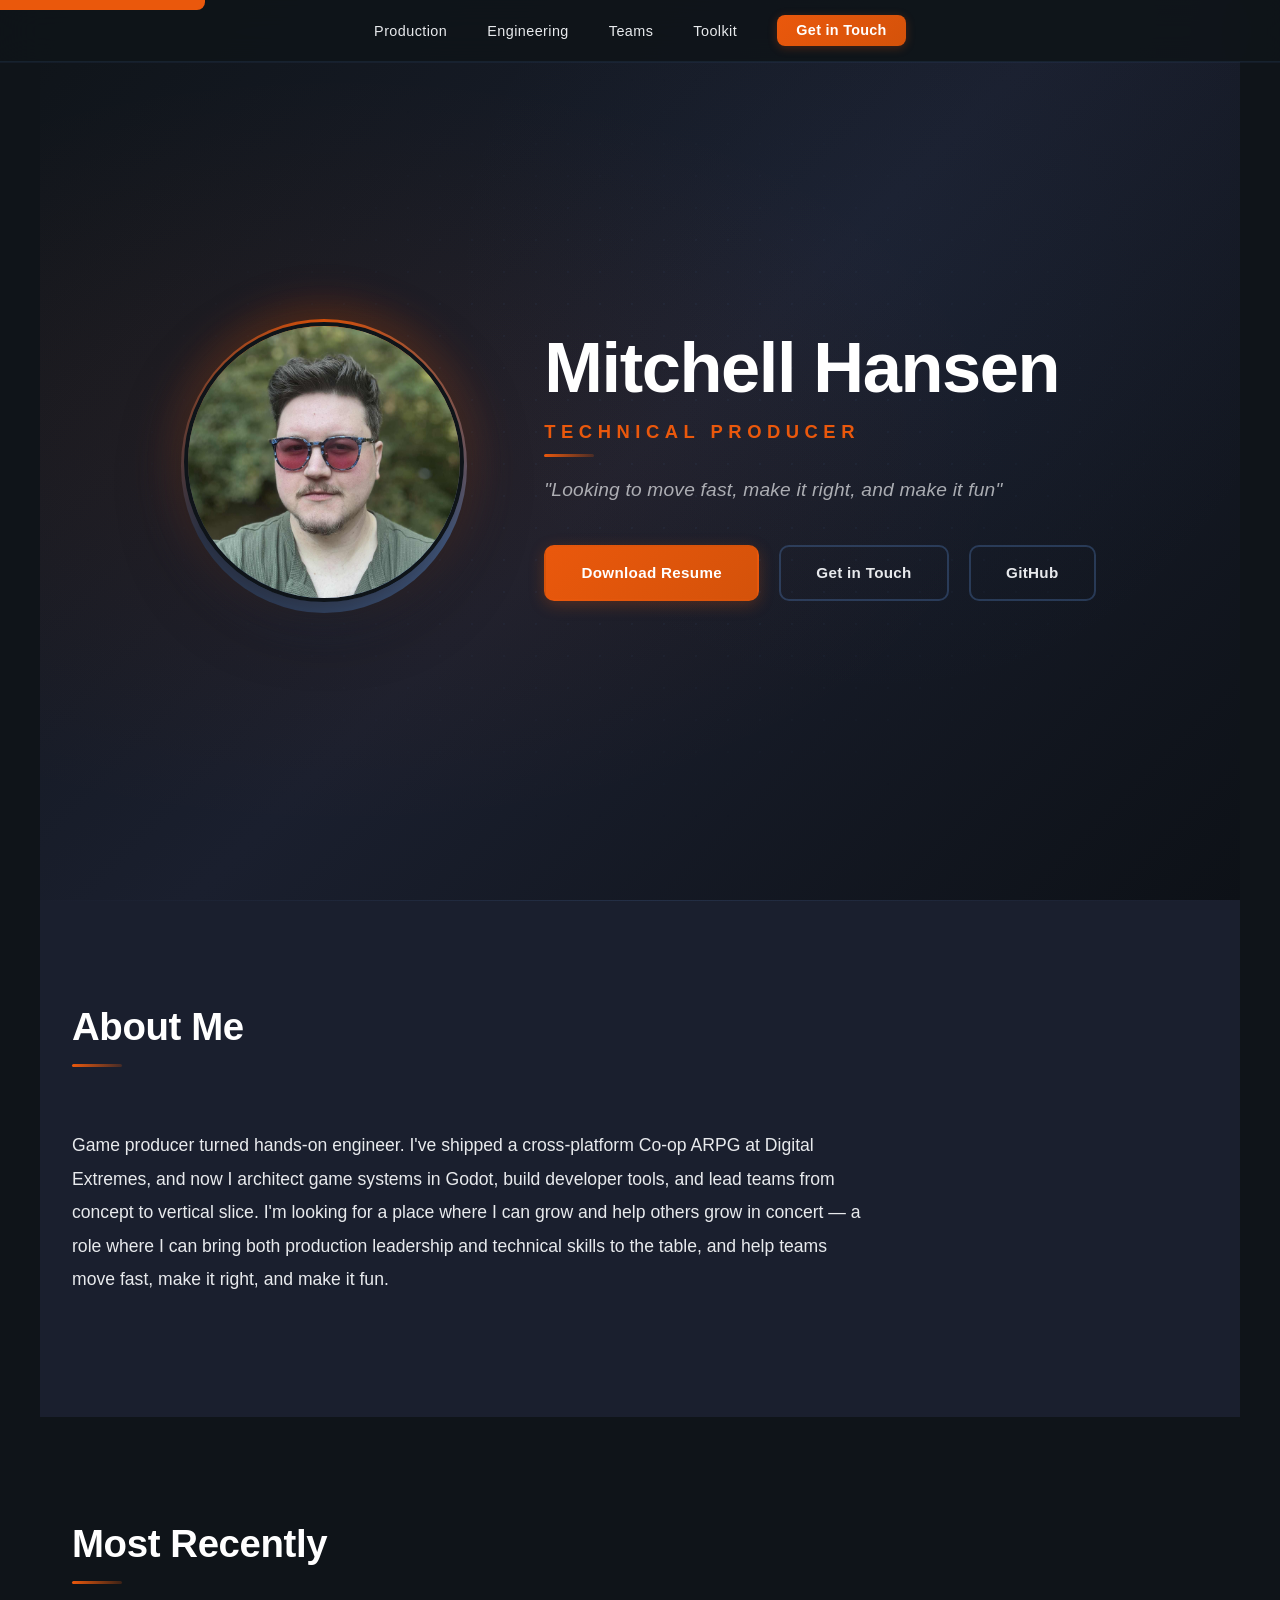
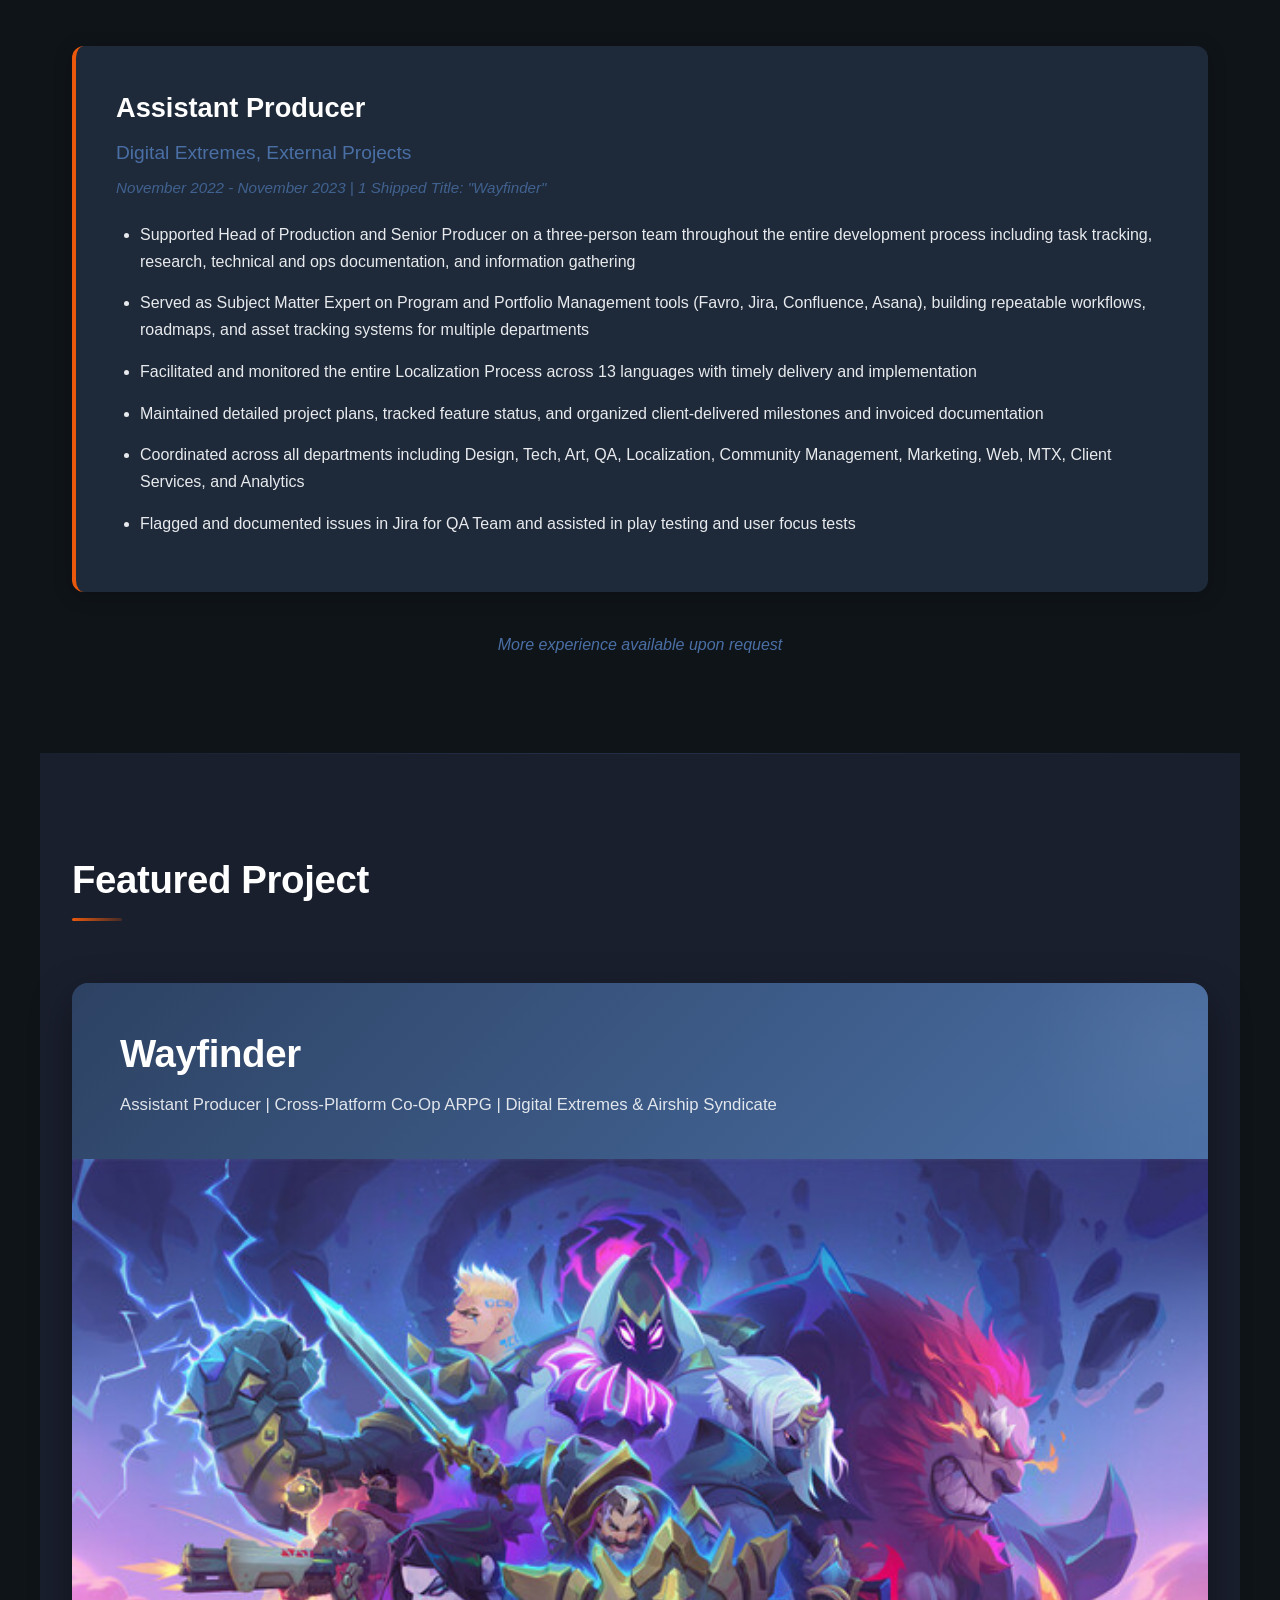
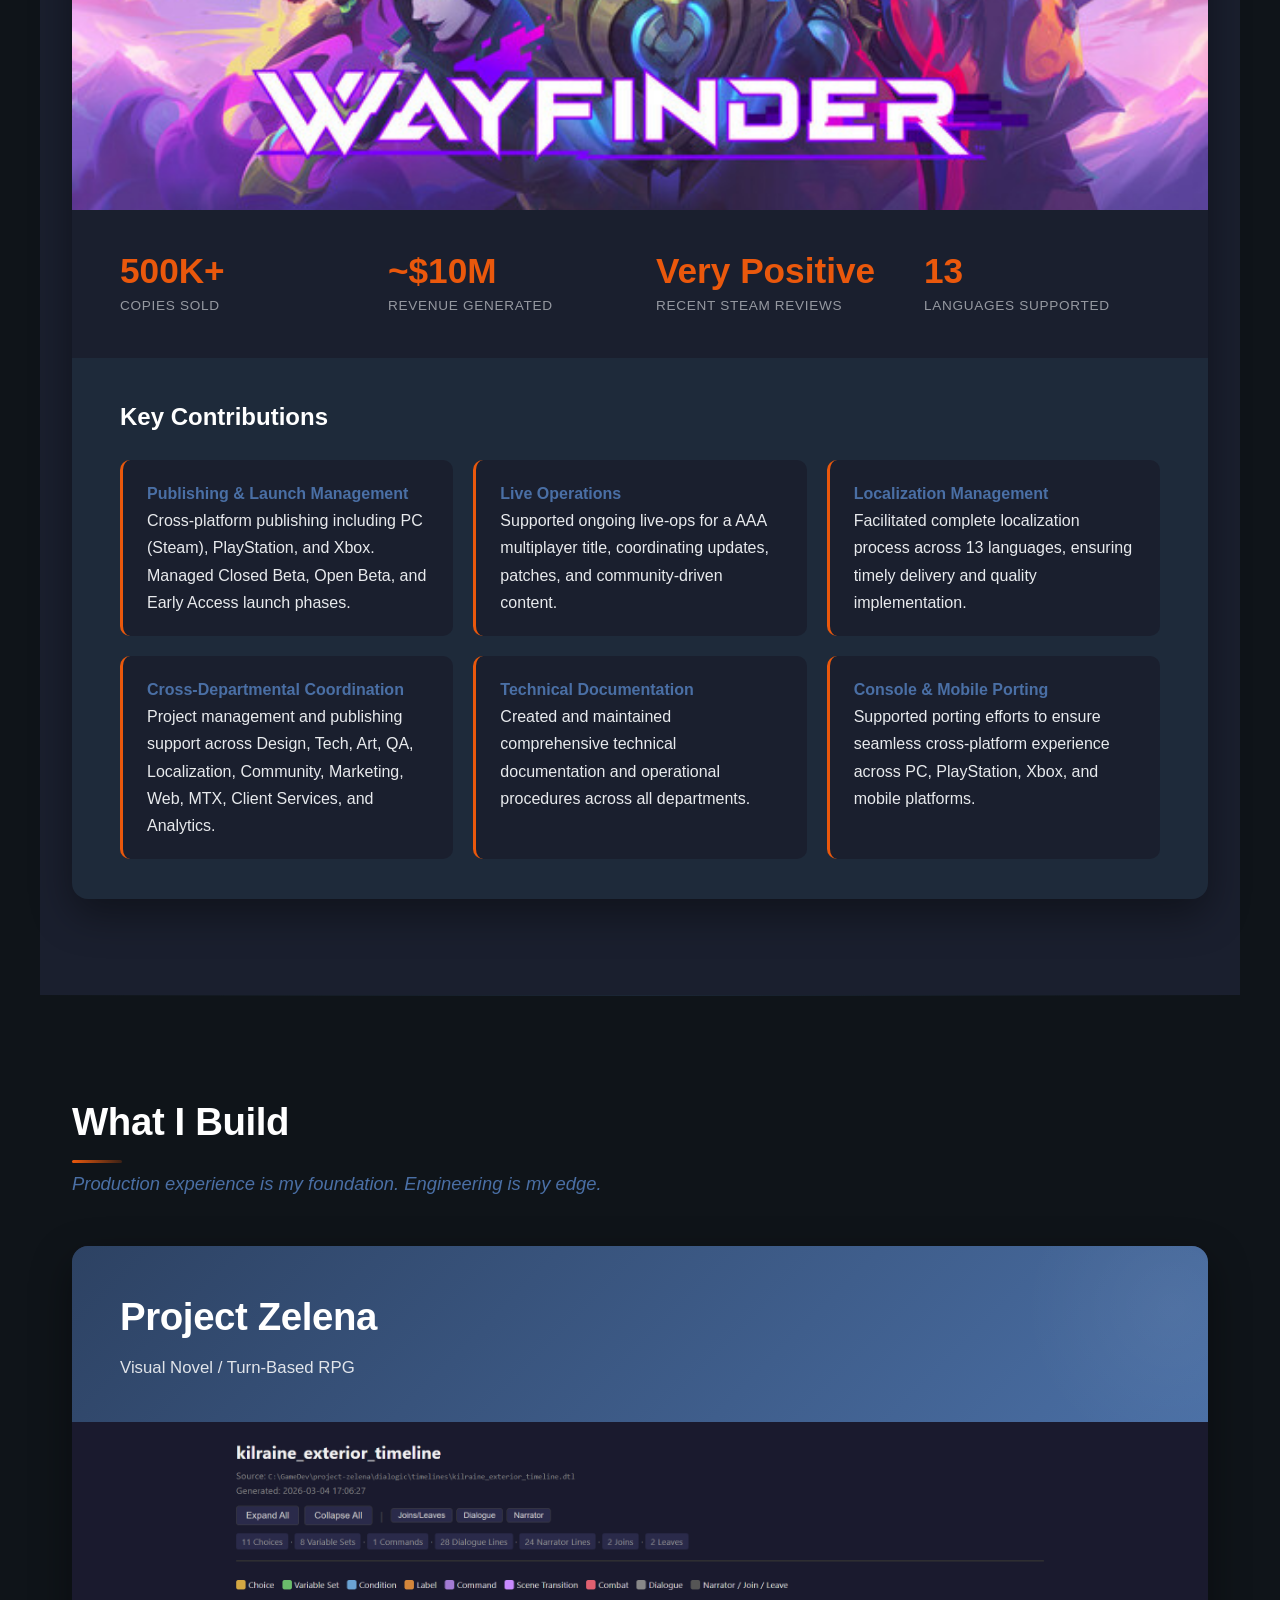
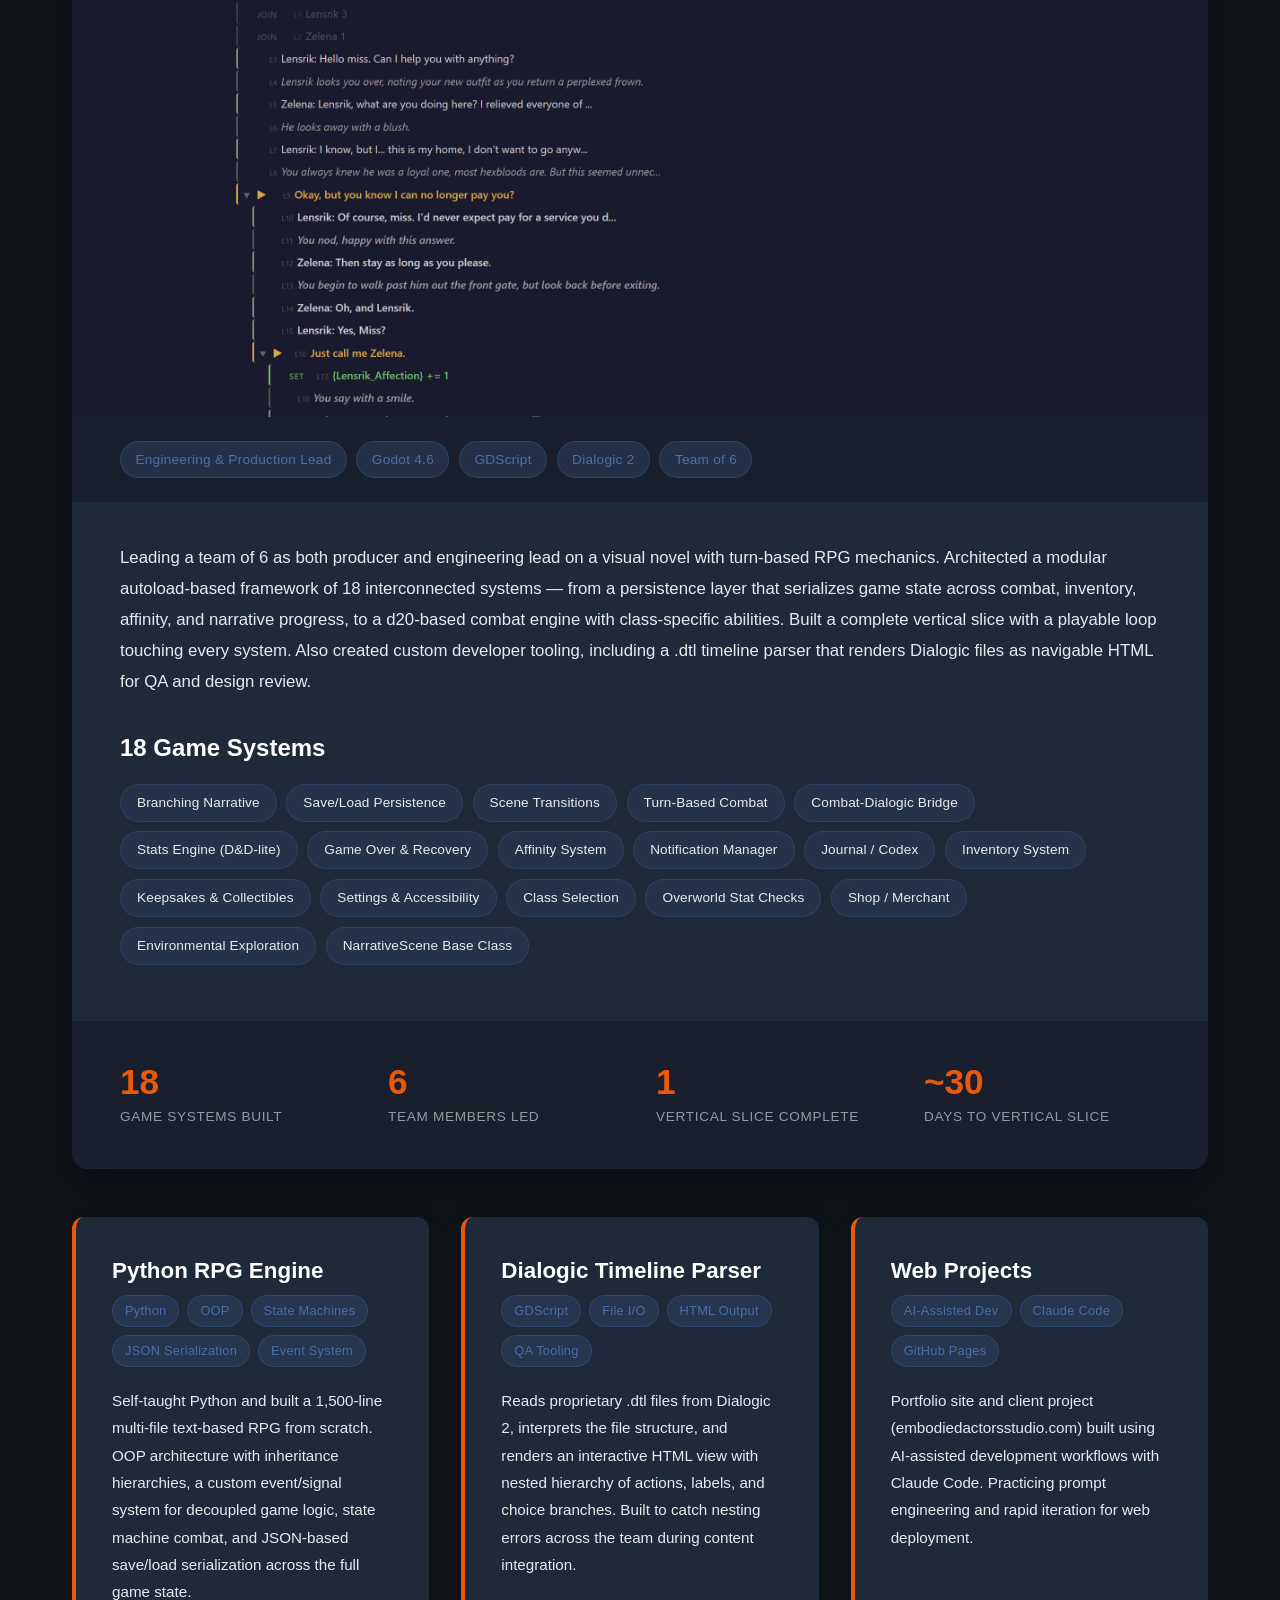
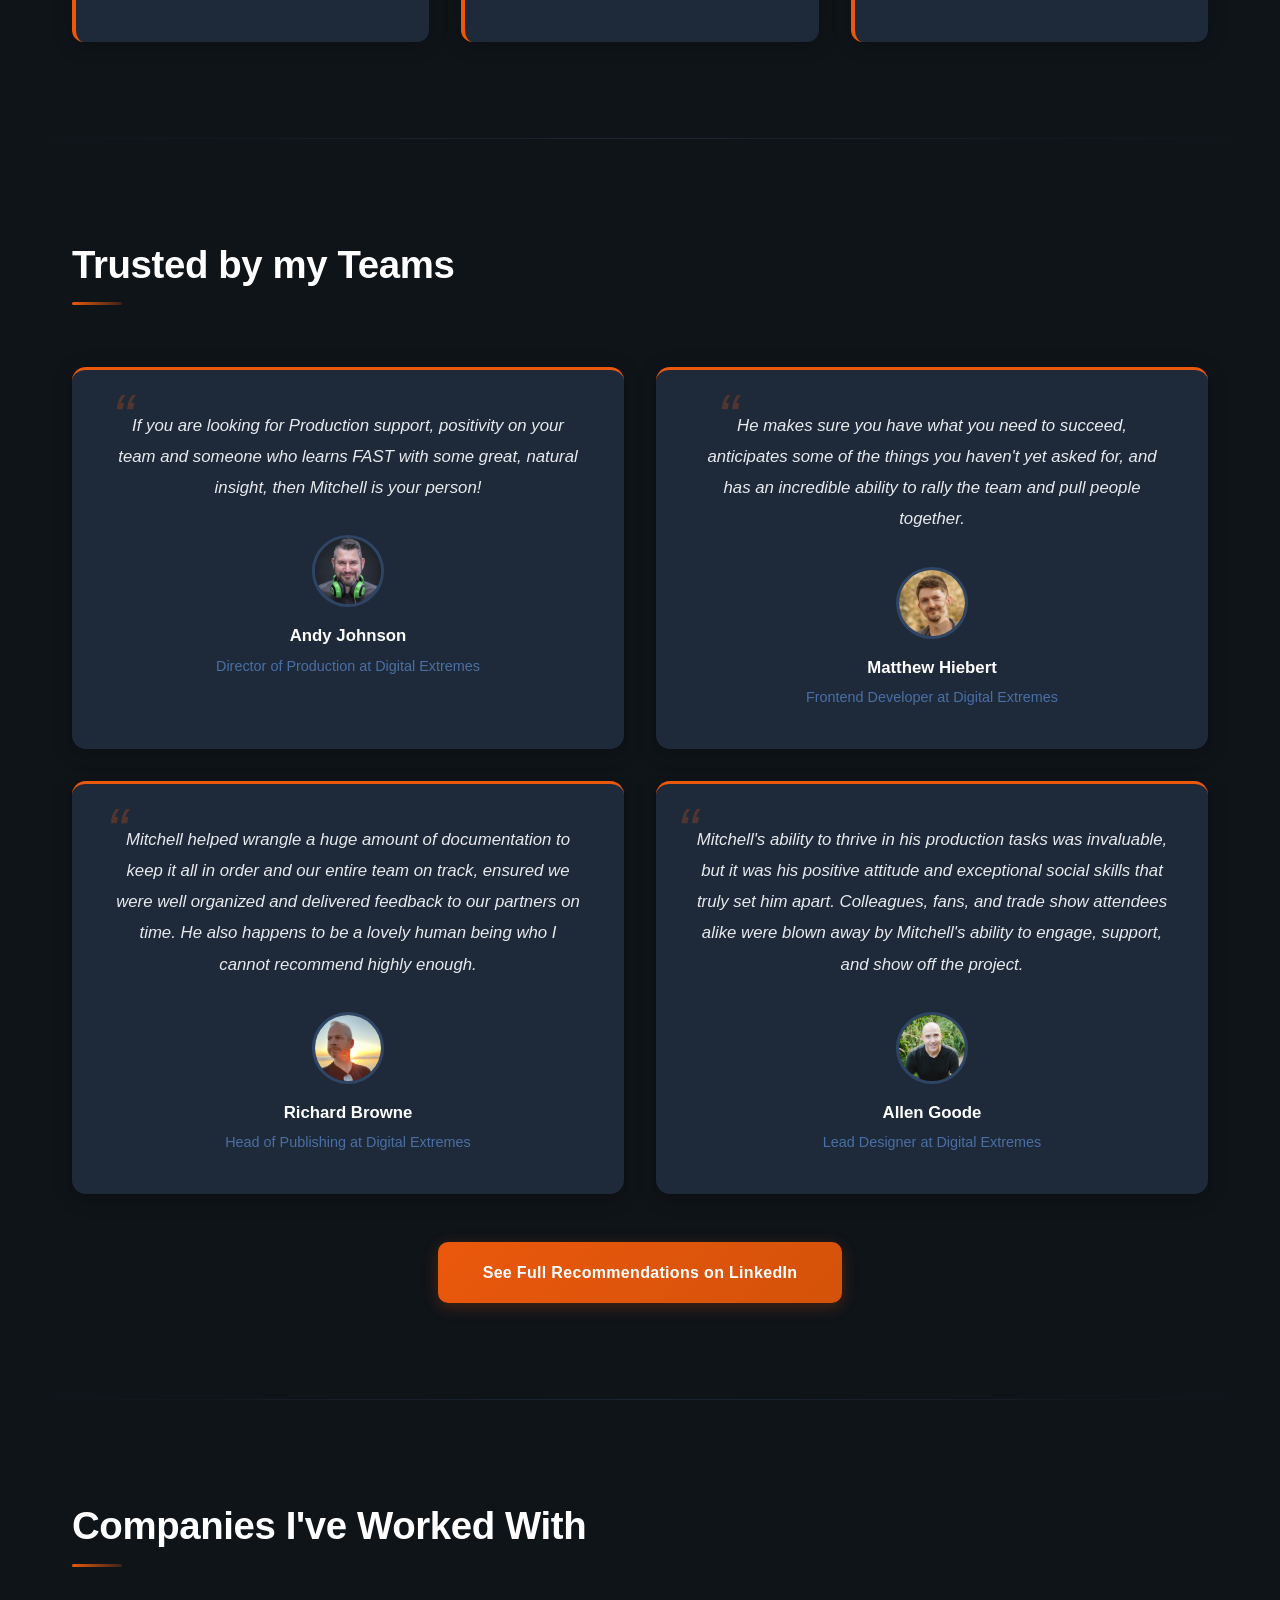
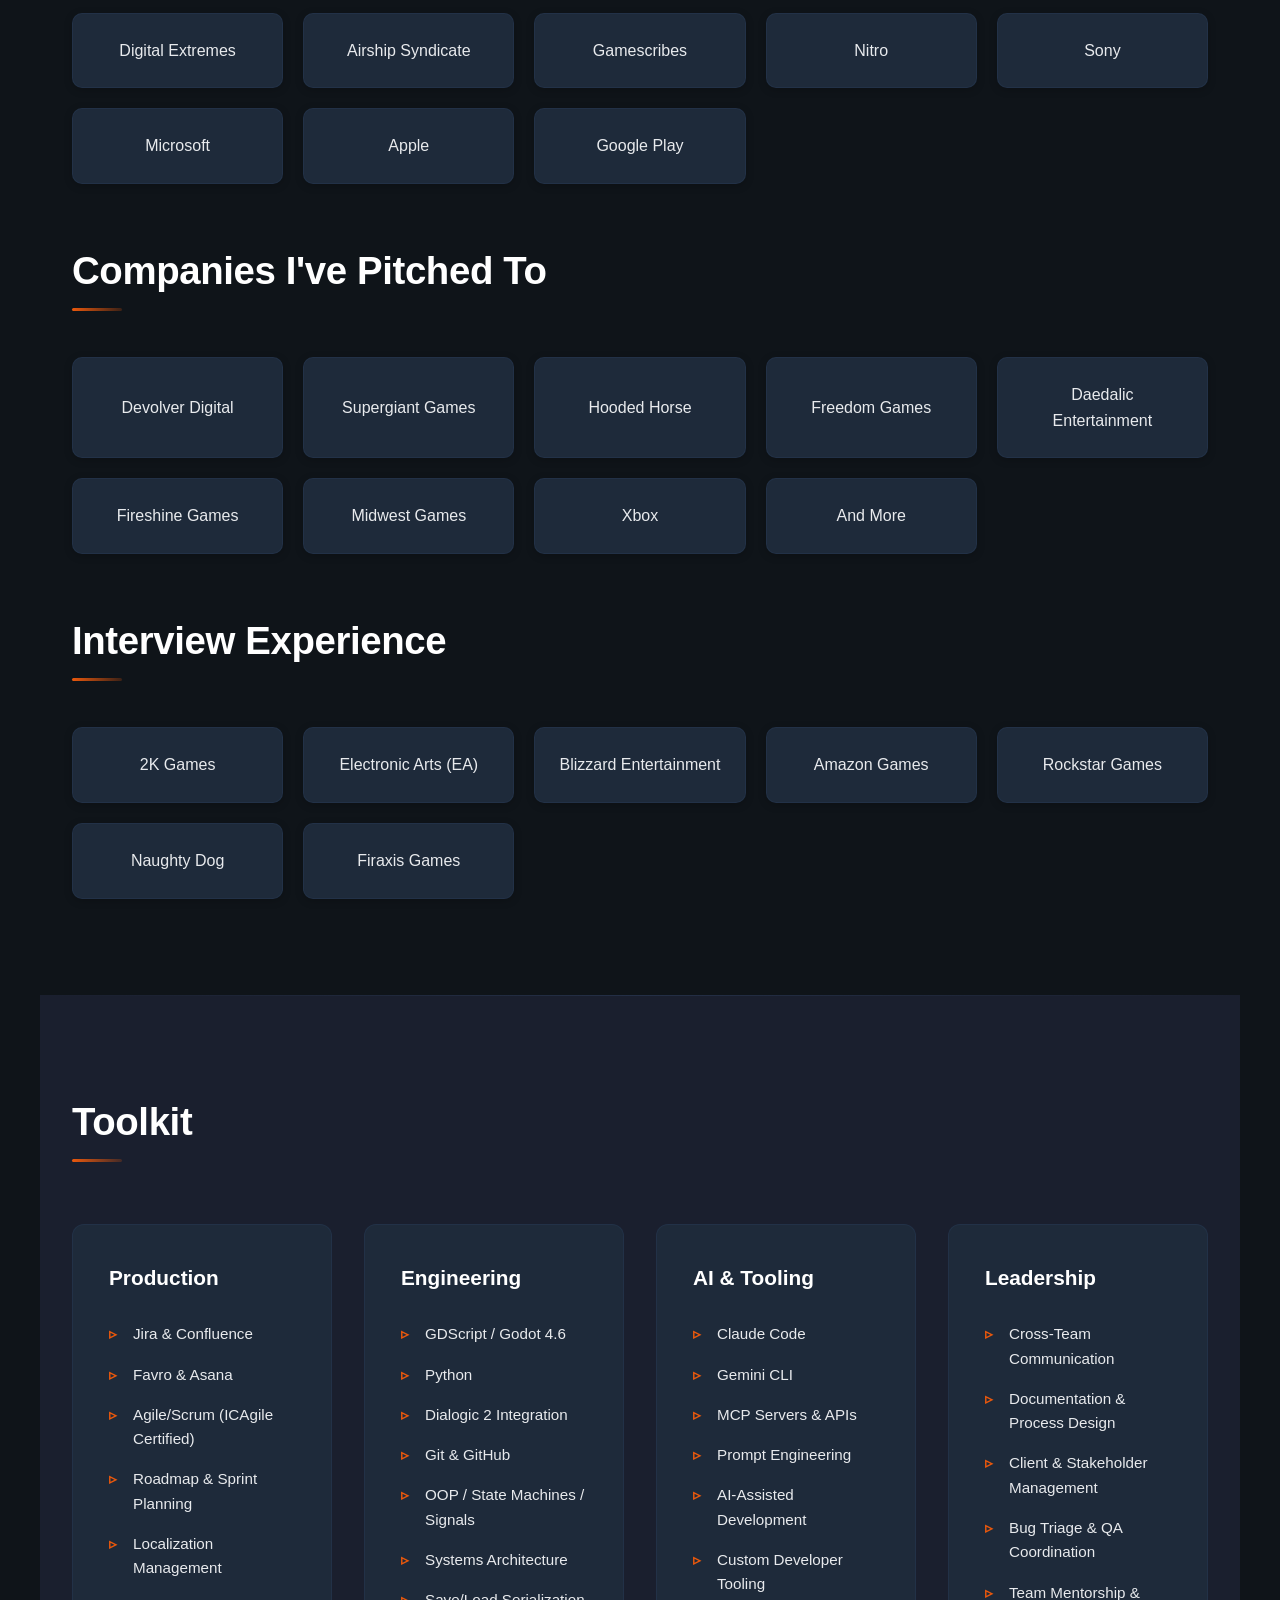
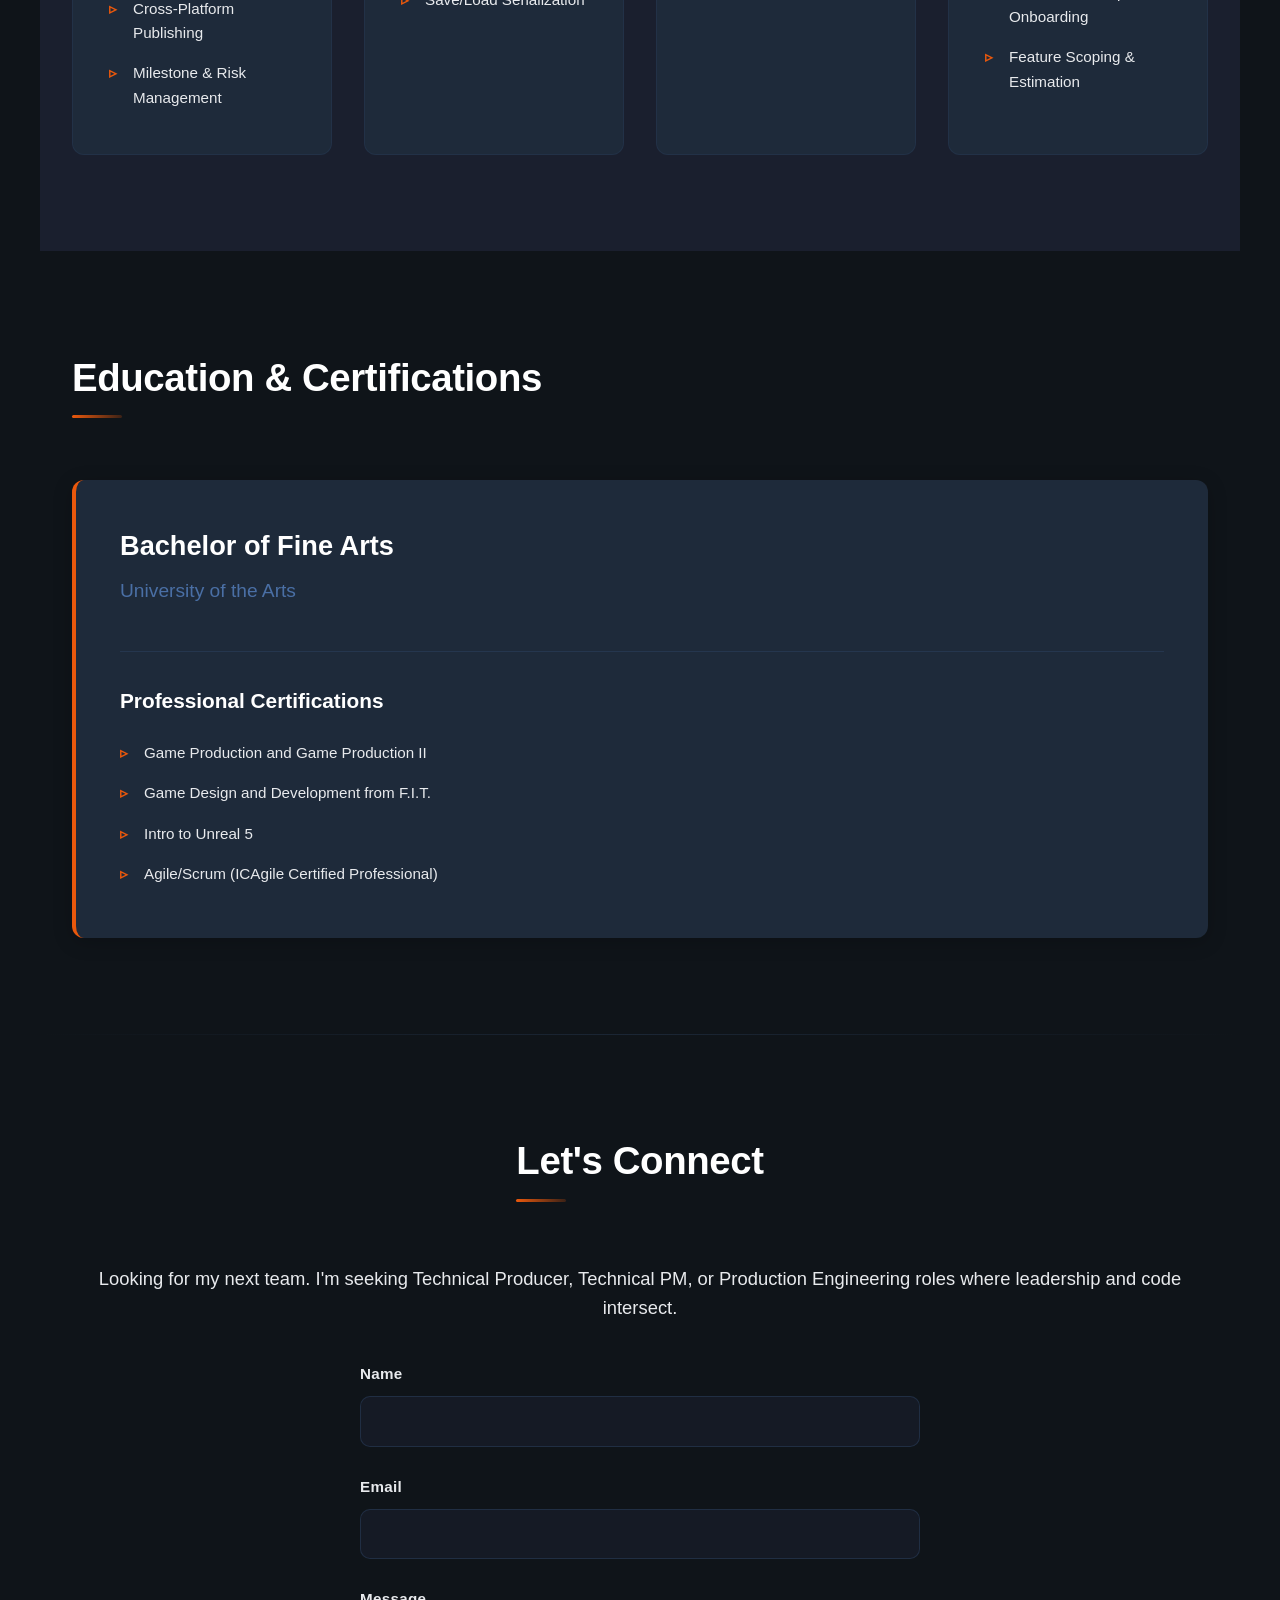
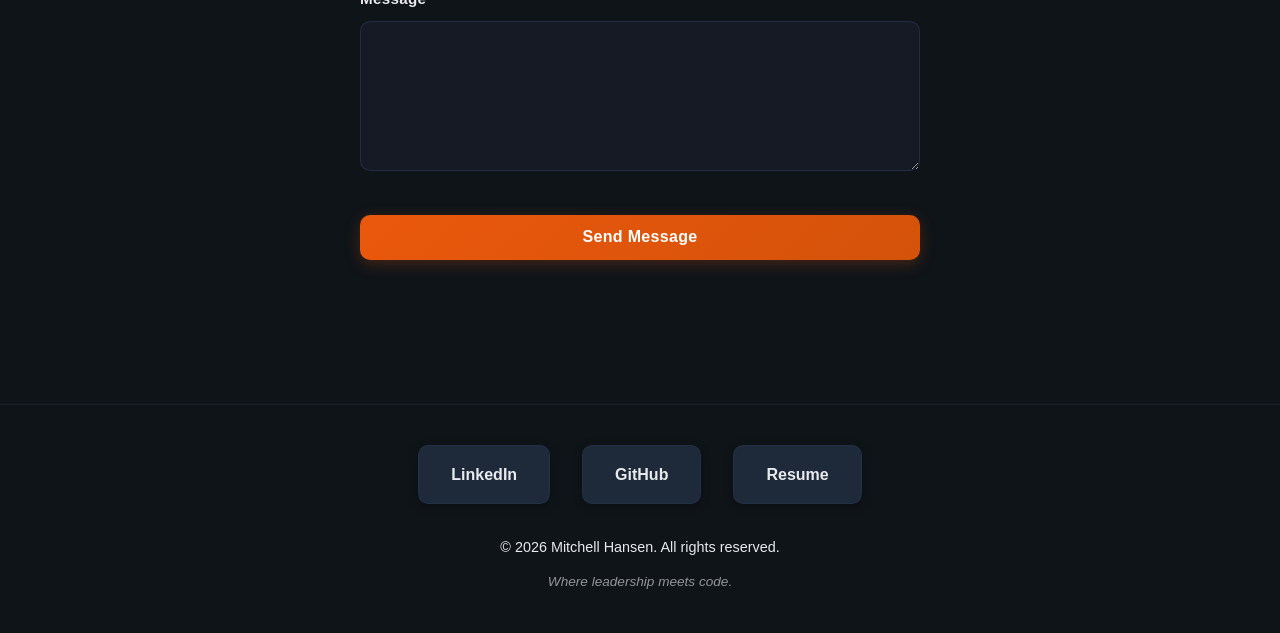
==== index.html @ b5179ef6 "Add parser screenshot as Zelena showcase banner image Co-Authored-By: Claude Opus 4.6 <noreply@anthr" ====
<!DOCTYPE html>
<html lang="en">
<head>
    <meta charset="UTF-8">
    <meta name="viewport" content="width=device-width, initial-scale=1.0">

    <!-- SEO Meta Tags -->
    <title>Mitchell Hansen | Technical Producer</title>
    <meta name="description" content="Mitchell Hansen - Technical Producer who leads teams and builds systems. Shipped a cross-platform Co-op ARPG at Digital Extremes. Now architecting game systems in Godot, building developer tools, and leading teams from concept to vertical slice.">
    <meta name="keywords" content="technical producer, game producer, software developer, python, gdscript, godot, ai, production, digital extremes, wayfinder, game development, systems architecture, team leadership">
    <meta name="author" content="Mitchell Hansen">

    <!-- Open Graph Meta Tags (for social media sharing) -->
    <meta property="og:title" content="Mitchell Hansen | Technical Producer">
    <meta property="og:description" content="Technical Producer who leads teams and builds systems. Shipped a cross-platform Co-op ARPG at Digital Extremes.">
    <meta property="og:image" content="https://mitchelldhansen-droid.github.io/Pro-website/headshot.jpg">
    <meta property="og:image:width" content="300">
    <meta property="og:image:height" content="300">
    <meta property="og:image:type" content="image/jpeg">
    <meta property="og:url" content="https://mitchelldhansen-droid.github.io/Pro-website/">
    <meta property="og:type" content="website">

    <!-- Twitter Card Meta Tags -->
    <meta name="twitter:card" content="summary_large_image">
    <meta name="twitter:title" content="Mitchell Hansen | Technical Producer">
    <meta name="twitter:description" content="Technical Producer who leads teams and builds systems. Shipped a cross-platform Co-op ARPG at Digital Extremes.">
    <meta name="twitter:image" content="https://mitchelldhansen-droid.github.io/Pro-website/headshot.jpg">

    <!-- Favicon -->
    <link rel="icon" type="image/x-icon" href="favicon.ico">

    <!-- Google Fonts -->
    <link rel="preconnect" href="https://fonts.googleapis.com">
    <link rel="preconnect" href="https://fonts.gstatic.com" crossorigin>
    <link href="https://fonts.googleapis.com/css2?family=Chakra+Petch:wght@400;500;600;700&family=DM+Sans:ital,opsz,wght@0,9..40,300;0,9..40,400;0,9..40,500;0,9..40,600;0,9..40,700;1,9..40,300;1,9..40,400&display=swap" rel="stylesheet">

    <!-- Security & Theme -->
    <meta http-equiv="Content-Security-Policy" content="default-src 'self'; style-src 'self' 'unsafe-inline' https://fonts.googleapis.com; img-src 'self' data: https:; font-src 'self' https://fonts.gstatic.com; script-src 'self' https://formspree.io; connect-src 'self' https://formspree.io; form-action 'self' https://formspree.io;">
    <meta name="theme-color" content="#0f1419">

    <!-- Stylesheet -->
    <link rel="stylesheet" href="styles.css">

    <!-- Schema.org JSON-LD -->
    <script type="application/ld+json">
    {
        "@context": "https://schema.org",
        "@type": "Person",
        "name": "Mitchell Hansen",
        "jobTitle": "Technical Producer",
        "url": "https://mitchelldhansen-droid.github.io/Pro-website/",
        "sameAs": "https://www.linkedin.com/in/mitchell-hansen-icp/"
    }
    </script>
</head>
<body>
    <!-- Skip Navigation Link -->
    <a href="#main-content" class="skip-link">Skip to main content</a>

    <!-- Navigation -->
    <nav aria-label="Main navigation">
        <ul>
            <li><a href="#experience">Production</a></li>
            <li><a href="#tech-projects">Engineering</a></li>
            <li><a href="#testimonials">Teams</a></li>
            <li><a href="#skills">Toolkit</a></li>
            <li><a href="#contact" class="nav-cta">Get in Touch</a></li>
        </ul>
    </nav>

    <!-- Main Content -->
    <main id="main-content">
        <!-- Hero Section -->
        <section id="hero">
        <div class="hero-content">
            <div class="hero-image">
                <img src="headshot.jpg" alt="Mitchell Hansen" width="300" height="300">
            </div>
            <div class="hero-text">
                <h1>Mitchell Hansen</h1>
                <h2>Technical Producer</h2>
                <p class="tagline">"Looking to move fast, make it right, and make it fun"</p>
                <div class="cta-buttons">
                    <a href="resume.pdf" class="btn btn-primary" download>Download Resume</a>
                    <a href="#contact" class="btn btn-secondary">Get in Touch</a>
                    <a href="https://github.com/mitchelldhansen-droid" target="_blank" rel="noopener noreferrer" class="btn btn-secondary">GitHub</a>
                </div>
            </div>
        </div>
    </section>

    <!-- About Section -->
    <section id="about">
        <h2>About Me</h2>
        <div class="about-content">
            <p>
                Game producer turned hands-on engineer. I've shipped a cross-platform Co-op ARPG at Digital Extremes, and now I architect game systems in Godot, build developer tools, and lead teams from concept to vertical slice. I'm looking for a place where I can grow and help others grow in concert — a role where I can bring both production leadership and technical skills to the table, and help teams move fast, make it right, and make it fun.
            </p>
        </div>
    </section>

    <!-- Experience Section -->
    <section id="experience">
        <h2>Most Recently</h2>

        <div class="experience-item">
            <h3>Assistant Producer</h3>
            <h4>Digital Extremes, External Projects</h4>
            <p class="date">November 2022 - November 2023 | 1 Shipped Title: "Wayfinder"</p>
            <ul>
                <li>Supported Head of Production and Senior Producer on a three-person team throughout the entire development process including task tracking, research, technical and ops documentation, and information gathering</li>
                <li>Served as Subject Matter Expert on Program and Portfolio Management tools (Favro, Jira, Confluence, Asana), building repeatable workflows, roadmaps, and asset tracking systems for multiple departments</li>
                <li>Facilitated and monitored the entire Localization Process across 13 languages with timely delivery and implementation</li>
                <li>Maintained detailed project plans, tracked feature status, and organized client-delivered milestones and invoiced documentation</li>
                <li>Coordinated across all departments including Design, Tech, Art, QA, Localization, Community Management, Marketing, Web, MTX, Client Services, and Analytics</li>
                <li>Flagged and documented issues in Jira for QA Team and assisted in play testing and user focus tests</li>
            </ul>
        </div>

        <p class="experience-subheader">More experience available upon request</p>
    </section>

    <!-- Projects Section -->
    <section id="projects">
        <h2>Featured Project</h2>

        <div class="featured-project">
            <div class="project-header">
                <h3>Wayfinder</h3>
                <p>Assistant Producer | Cross-Platform Co-Op ARPG | Digital Extremes & Airship Syndicate</p>
            </div>

            <div class="project-banner">
                <img src="wayfinder1.jpg" alt="Wayfinder Game" loading="lazy">
            </div>

            <div class="project-stats">
                <div class="stat">
                    <span class="stat-number">500K+</span>
                    <span class="stat-label">Copies Sold</span>
                </div>
                <div class="stat">
                    <span class="stat-number">~$10M</span>
                    <span class="stat-label">Revenue Generated</span>
                </div>
                <div class="stat">
                    <span class="stat-number">Very Positive</span>
                    <span class="stat-label">Recent Steam Reviews</span>
                </div>
                <div class="stat">
                    <span class="stat-number">13</span>
                    <span class="stat-label">Languages Supported</span>
                </div>
            </div>

            <div class="project-content">
                <h4>Key Contributions</h4>
                <div class="contributions">
                    <div class="contribution-item">
                        <strong>Publishing & Launch Management</strong><br>
                        Cross-platform publishing including PC (Steam), PlayStation, and Xbox. Managed Closed Beta, Open Beta, and Early Access launch phases.
                    </div>
                    <div class="contribution-item">
                        <strong>Live Operations</strong><br>
                        Supported ongoing live-ops for a AAA multiplayer title, coordinating updates, patches, and community-driven content.
                    </div>
                    <div class="contribution-item">
                        <strong>Localization Management</strong><br>
                        Facilitated complete localization process across 13 languages, ensuring timely delivery and quality implementation.
                    </div>
                    <div class="contribution-item">
                        <strong>Cross-Departmental Coordination</strong><br>
                        Project management and publishing support across Design, Tech, Art, QA, Localization, Community, Marketing, Web, MTX, Client Services, and Analytics.
                    </div>
                    <div class="contribution-item">
                        <strong>Technical Documentation</strong><br>
                        Created and maintained comprehensive technical documentation and operational procedures across all departments.
                    </div>
                    <div class="contribution-item">
                        <strong>Console & Mobile Porting</strong><br>
                        Supported porting efforts to ensure seamless cross-platform experience across PC, PlayStation, Xbox, and mobile platforms.
                    </div>
                </div>
            </div>
        </div>
    </section>

    <!-- Technical Projects Section -->
    <section id="tech-projects">
        <h2>What I Build</h2>
        <p class="section-subtitle">Production experience is my foundation. Engineering is my edge.</p>

        <!-- Project Zelena — Featured Showcase -->
        <div class="featured-project zelena-feature">
            <div class="project-header">
                <h3>Project Zelena</h3>
                <p>Visual Novel / Turn-Based RPG</p>
            </div>

            <div class="project-banner">
                <img src="parser.png" alt="Dialogic Timeline Parser — custom developer tool that renders .dtl files as navigable HTML" loading="lazy">
            </div>

            <div class="zelena-tags">
                <span class="tech-tag">Engineering & Production Lead</span>
                <span class="tech-tag">Godot 4.6</span>
                <span class="tech-tag">GDScript</span>
                <span class="tech-tag">Dialogic 2</span>
                <span class="tech-tag">Team of 6</span>
            </div>

            <div class="project-content">
                <p class="zelena-description">
                    Leading a team of 6 as both producer and engineering lead on a visual novel with turn-based RPG mechanics. Architected a modular autoload-based framework of 18 interconnected systems — from a persistence layer that serializes game state across combat, inventory, affinity, and narrative progress, to a d20-based combat engine with class-specific abilities. Built a complete vertical slice with a playable loop touching every system. Also created custom developer tooling, including a .dtl timeline parser that renders Dialogic files as navigable HTML for QA and design review.
                </p>

                <h4>18 Game Systems</h4>
                <div class="systems-grid">
                    <span class="system-chip">Branching Narrative</span>
                    <span class="system-chip">Save/Load Persistence</span>
                    <span class="system-chip">Scene Transitions</span>
                    <span class="system-chip">Turn-Based Combat</span>
                    <span class="system-chip">Combat-Dialogic Bridge</span>
                    <span class="system-chip">Stats Engine (D&D-lite)</span>
                    <span class="system-chip">Game Over & Recovery</span>
                    <span class="system-chip">Affinity System</span>
                    <span class="system-chip">Notification Manager</span>
                    <span class="system-chip">Journal / Codex</span>
                    <span class="system-chip">Inventory System</span>
                    <span class="system-chip">Keepsakes & Collectibles</span>
                    <span class="system-chip">Settings & Accessibility</span>
                    <span class="system-chip">Class Selection</span>
                    <span class="system-chip">Overworld Stat Checks</span>
                    <span class="system-chip">Shop / Merchant</span>
                    <span class="system-chip">Environmental Exploration</span>
                    <span class="system-chip">NarrativeScene Base Class</span>
                </div>
            </div>

            <div class="project-stats">
                <div class="stat">
                    <span class="stat-number">18</span>
                    <span class="stat-label">Game Systems Built</span>
                </div>
                <div class="stat">
                    <span class="stat-number">6</span>
                    <span class="stat-label">Team Members Led</span>
                </div>
                <div class="stat">
                    <span class="stat-number">1</span>
                    <span class="stat-label">Vertical Slice Complete</span>
                </div>
                <div class="stat">
                    <span class="stat-number">~30</span>
                    <span class="stat-label">Days to Vertical Slice</span>
                </div>
            </div>
        </div>

        <!-- Other Technical Projects -->
        <div class="tech-projects-grid">
            <div class="tech-project-card">
                <h3>Python RPG Engine</h3>
                <div class="tech-stack-tags">
                    <span class="tech-tag">Python</span>
                    <span class="tech-tag">OOP</span>
                    <span class="tech-tag">State Machines</span>
                    <span class="tech-tag">JSON Serialization</span>
                    <span class="tech-tag">Event System</span>
                </div>
                <p class="project-description">
                    Self-taught Python and built a 1,500-line multi-file text-based RPG from scratch. OOP architecture with inheritance hierarchies, a custom event/signal system for decoupled game logic, state machine combat, and JSON-based save/load serialization across the full game state.
                </p>
            </div>

            <div class="tech-project-card">
                <h3>Dialogic Timeline Parser</h3>
                <div class="tech-stack-tags">
                    <span class="tech-tag">GDScript</span>
                    <span class="tech-tag">File I/O</span>
                    <span class="tech-tag">HTML Output</span>
                    <span class="tech-tag">QA Tooling</span>
                </div>
                <p class="project-description">
                    Reads proprietary .dtl files from Dialogic 2, interprets the file structure, and renders an interactive HTML view with nested hierarchy of actions, labels, and choice branches. Built to catch nesting errors across the team during content integration.
                </p>
            </div>

            <div class="tech-project-card">
                <h3>Web Projects</h3>
                <div class="tech-stack-tags">
                    <span class="tech-tag">AI-Assisted Dev</span>
                    <span class="tech-tag">Claude Code</span>
                    <span class="tech-tag">GitHub Pages</span>
                </div>
                <p class="project-description">
                    Portfolio site and client project (embodiedactorsstudio.com) built using AI-assisted development workflows with Claude Code. Practicing prompt engineering and rapid iteration for web deployment.
                </p>
            </div>
        </div>
    </section>

    <!-- Testimonials Section -->
    <section id="testimonials">
            <h2>Trusted by my Teams</h2>

            <div class="testimonials-grid">
                <div class="testimonial-card">
                    <p class="testimonial-quote">
                        <span class="quote-wrapper">
                        If you are looking for Production support, positivity on your team and someone who learns FAST with some great, natural insight, then Mitchell is your person!
                        </span>
                    </p>
                    <div class="testimonial-author">
                        <img src="Andy.jpg" alt="Andy Johnson" class="testimonial-photo" width="80" height="80" loading="lazy">
                        <div class="testimonial-info">
                            <h4>Andy Johnson</h4>
                            <p>Director of Production at Digital Extremes</p>
                        </div>
                    </div>
                </div>

                <div class="testimonial-card">
                    <p class="testimonial-quote">
                        <span class="quote-wrapper">
                        He makes sure you have what you need to succeed, anticipates some of the things you haven't yet asked for, and has an incredible ability to rally the team and pull people together.
                        </span>
                    </p>
                    <div class="testimonial-author">
                        <img src="Matthew.jpg" alt="Matthew Hiebert" class="testimonial-photo" width="80" height="80" loading="lazy">
                        <div class="testimonial-info">
                            <h4>Matthew Hiebert</h4>
                            <p>Frontend Developer at Digital Extremes</p>
                        </div>
                    </div>
                </div>

                <div class="testimonial-card">
                    <p class="testimonial-quote">
                        <span class="quote-wrapper">
                        Mitchell helped wrangle a huge amount of documentation to keep it all in order and our entire team on track, ensured we were well organized and delivered feedback to our partners on time. He also happens to be a lovely human being who I cannot recommend highly enough.
                        </span>
                    </p>
                    <div class="testimonial-author">
                        <img src="Richard.jpg" alt="Richard Browne" class="testimonial-photo" width="80" height="80" loading="lazy">
                        <div class="testimonial-info">
                            <h4>Richard Browne</h4>
                            <p>Head of Publishing at Digital Extremes</p>
                        </div>
                    </div>
                </div>

                <div class="testimonial-card">
                    <p class="testimonial-quote">
                        <span class="quote-wrapper">
                        Mitchell's ability to thrive in his production tasks was invaluable, but it was his positive attitude and exceptional social skills that truly set him apart. Colleagues, fans, and trade show attendees alike were blown away by Mitchell's ability to engage, support, and show off the project.
                        </span>
                    </p>
                    <div class="testimonial-author">
                        <img src="Allen.jpg" alt="Allen Goode" class="testimonial-photo" width="80" height="80" loading="lazy">
                        <div class="testimonial-info">
                            <h4>Allen Goode</h4>
                            <p>Lead Designer at Digital Extremes</p>
                        </div>
                    </div>
                </div>
            </div>

            <div class="linkedin-button-container">
                <a href="https://www.linkedin.com/in/mitchell-hansen-icp/details/recommendations/" target="_blank" rel="noopener noreferrer" class="linkedin-button">
                    See Full Recommendations on LinkedIn
                </a>
            </div>
    </section>

    <!-- Companies Section -->
    <div class="companies-section">
            <h2>Companies I've Worked With</h2>
            <div class="companies-grid">
                <div class="company-item"><h5>Digital Extremes</h5></div>
                <div class="company-item"><h5>Airship Syndicate</h5></div>
                <div class="company-item"><h5>Gamescribes</h5></div>
                <div class="company-item"><h5>Nitro</h5></div>
                <div class="company-item"><h5>Sony</h5></div>
                <div class="company-item"><h5>Microsoft</h5></div>
                <div class="company-item"><h5>Apple</h5></div>
                <div class="company-item"><h5>Google Play</h5></div>
            </div>

            <h2>Companies I've Pitched To</h2>
            <div class="companies-grid">
                <div class="company-item"><h5>Devolver Digital</h5></div>
                <div class="company-item"><h5>Supergiant Games</h5></div>
                <div class="company-item"><h5>Hooded Horse</h5></div>
                <div class="company-item"><h5>Freedom Games</h5></div>
                <div class="company-item"><h5>Daedalic Entertainment</h5></div>
                <div class="company-item"><h5>Fireshine Games</h5></div>
                <div class="company-item"><h5>Midwest Games</h5></div>
                <div class="company-item"><h5>Xbox</h5></div>
                <div class="company-item"><h5>And More</h5></div>
            </div>

            <h2>Interview Experience</h2>
            <div class="companies-grid">
                <div class="company-item"><h5>2K Games</h5></div>
                <div class="company-item"><h5>Electronic Arts (EA)</h5></div>
                <div class="company-item"><h5>Blizzard Entertainment</h5></div>
                <div class="company-item"><h5>Amazon Games</h5></div>
                <div class="company-item"><h5>Rockstar Games</h5></div>
                <div class="company-item"><h5>Naughty Dog</h5></div>
                <div class="company-item"><h5>Firaxis Games</h5></div>
            </div>
    </div>

    <!-- Skills Section -->
    <section id="skills">
        <h2>Toolkit</h2>

        <div class="skills-grid">
            <div class="skill-category">
                <h3>Production</h3>
                <ul>
                    <li>Jira & Confluence</li>
                    <li>Favro & Asana</li>
                    <li>Agile/Scrum (ICAgile Certified)</li>
                    <li>Roadmap & Sprint Planning</li>
                    <li>Localization Management</li>
                    <li>Cross-Platform Publishing</li>
                    <li>Milestone & Risk Management</li>
                </ul>
            </div>

            <div class="skill-category">
                <h3>Engineering</h3>
                <ul>
                    <li>GDScript / Godot 4.6</li>
                    <li>Python</li>
                    <li>Dialogic 2 Integration</li>
                    <li>Git & GitHub</li>
                    <li>OOP / State Machines / Signals</li>
                    <li>Systems Architecture</li>
                    <li>Save/Load Serialization</li>
                </ul>
            </div>

            <div class="skill-category">
                <h3>AI & Tooling</h3>
                <ul>
                    <li>Claude Code</li>
                    <li>Gemini CLI</li>
                    <li>MCP Servers & APIs</li>
                    <li>Prompt Engineering</li>
                    <li>AI-Assisted Development</li>
                    <li>Custom Developer Tooling</li>
                </ul>
            </div>

            <div class="skill-category">
                <h3>Leadership</h3>
                <ul>
                    <li>Cross-Team Communication</li>
                    <li>Documentation & Process Design</li>
                    <li>Client & Stakeholder Management</li>
                    <li>Bug Triage & QA Coordination</li>
                    <li>Team Mentorship & Onboarding</li>
                    <li>Feature Scoping & Estimation</li>
                </ul>
            </div>
        </div>
    </section>

    <!-- Education Section -->
    <section id="education">
        <h2>Education & Certifications</h2>

        <div class="education-item">
            <div class="degree-section">
                <h3>Bachelor of Fine Arts</h3>
                <h4>University of the Arts</h4>
            </div>

            <div class="certificates-section">
                <h4>Professional Certifications</h4>
                <ul>
                    <li>Game Production and Game Production II</li>
                    <li>Game Design and Development from F.I.T.</li>
                    <li>Intro to Unreal 5</li>
                    <li>Agile/Scrum (ICAgile Certified Professional)</li>
                </ul>
            </div>
        </div>
    </section>

    <!-- Contact Section -->
    <section id="contact">
        <h2>Let's Connect</h2>
        <div class="contact-content">
            <p class="contact-intro">
                Looking for my next team. I'm seeking Technical Producer, Technical PM, or Production Engineering roles where leadership and code intersect.
            </p>

            <!-- Contact Form -->
            <form action="https://formspree.io/f/xovpjpek" method="POST" class="contact-form">
                <div class="form-group">
                    <label for="name">Name</label>
                    <input type="text" id="name" name="name" required>
                </div>

                <div class="form-group">
                    <label for="email">Email</label>
                    <input type="email" id="email" name="email" required>
                </div>

                <div class="form-group">
                    <label for="message">Message</label>
                    <textarea id="message" name="message" rows="6" required></textarea>
                </div>

                <button type="submit" class="btn btn-primary">Send Message</button>
            </form>

        </div>
    </section>
    </main>

    <!-- Footer -->
    <footer>
        <div class="footer-links">
            <a href="https://www.linkedin.com/in/mitchell-hansen-icp/" target="_blank" rel="noopener noreferrer" class="contact-link">
                LinkedIn
            </a>
            <a href="https://github.com/mitchelldhansen-droid" target="_blank" rel="noopener noreferrer" class="contact-link">
                GitHub
            </a>
            <a href="resume.pdf" class="contact-link" download>
                Resume
            </a>
        </div>
        <p>&copy; 2026 Mitchell Hansen. All rights reserved.</p>
        <p class="footer-tagline">
            Where leadership meets code.
        </p>
    </footer>
    <script src="script.js" defer></script>
</body>
</html>
---- styles.css ----
/* ============================================
   CUSTOM PROPERTIES
   ============================================ */
:root {
    --dark-blue: #0f1419;
    --darker-blue: #1a1f2e;
    --medium-blue: #1e2a3a;
    --accent-blue: #2d4263;
    --light-blue: #4a6fa5;
    --deep-orange: #ea580c;
    --white: #ffffff;
    --light-gray: #e8eaed;
    --font-display: 'Chakra Petch', sans-serif;
    --font-body: 'DM Sans', sans-serif;
}

/* ============================================
   RESET & BASE
   ============================================ */
* {
    margin: 0;
    padding: 0;
    box-sizing: border-box;
}

html {
    scroll-behavior: smooth;
}

body {
    font-family: var(--font-body);
    line-height: 1.6;
    color: var(--white);
    background-color: var(--dark-blue);
}

/* ============================================
   NAVIGATION
   ============================================ */
nav {
    position: fixed;
    top: 0;
    width: 100%;
    background-color: rgba(15, 20, 25, 0.9);
    backdrop-filter: blur(20px);
    -webkit-backdrop-filter: blur(20px);
    box-shadow: 0 1px 0 rgba(74, 111, 165, 0.1);
    z-index: 1000;
    padding: 1.1rem 2rem;
    border-bottom: 1px solid rgba(45, 66, 99, 0.3);
}

nav ul {
    list-style: none;
    display: flex;
    justify-content: center;
    gap: 2.5rem;
    flex-wrap: wrap;
}

nav a {
    text-decoration: none;
    color: var(--light-gray);
    font-weight: 500;
    font-size: 0.9rem;
    letter-spacing: 0.03em;
    transition: color 0.3s ease;
    position: relative;
}

nav a:hover {
    color: var(--deep-orange);
}

nav a::after {
    content: '';
    position: absolute;
    bottom: -6px;
    left: 0;
    width: 0;
    height: 2px;
    background: linear-gradient(90deg, var(--deep-orange), rgba(234, 88, 12, 0.3));
    transition: width 0.3s ease;
    border-radius: 1px;
}

nav a:hover::after {
    width: 100%;
}

/* Nav CTA Button */
nav a.nav-cta {
    background: linear-gradient(135deg, var(--deep-orange) 0%, #d4520a 100%);
    color: white;
    padding: 0.45rem 1.2rem;
    border-radius: 8px;
    font-weight: 600;
    letter-spacing: 0.02em;
    transition: all 0.3s cubic-bezier(0.4, 0, 0.2, 1);
    box-shadow: 0 2px 10px rgba(234, 88, 12, 0.25);
}

nav a.nav-cta:hover {
    background: linear-gradient(135deg, #f06418 0%, var(--deep-orange) 100%);
    color: white;
    transform: translateY(-1px);
    box-shadow: 0 4px 15px rgba(234, 88, 12, 0.4);
}

nav a.nav-cta::after {
    display: none;
}

/* ============================================
   HERO SECTION
   ============================================ */
#hero {
    min-height: 100vh;
    display: flex;
    align-items: center;
    justify-content: center;
    position: relative;
    overflow: hidden;
    padding: 7rem 2rem 5rem;
}

/* Atmospheric radial glows */
#hero::before {
    content: '';
    position: absolute;
    inset: 0;
    background:
        radial-gradient(ellipse 80% 60% at 25% 50%, rgba(234, 88, 12, 0.07) 0%, transparent 70%),
        radial-gradient(ellipse 60% 80% at 70% 30%, rgba(74, 111, 165, 0.05) 0%, transparent 60%),
        linear-gradient(135deg, var(--dark-blue) 0%, var(--darker-blue) 50%, #0d1117 100%);
    z-index: 0;
}

/* Subtle dot grid pattern */
#hero::after {
    content: '';
    position: absolute;
    inset: 0;
    background-image: radial-gradient(circle, rgba(74, 111, 165, 0.08) 1px, transparent 1px);
    background-size: 32px 32px;
    z-index: 0;
    mask-image: radial-gradient(ellipse 70% 60% at 50% 50%, black 30%, transparent 70%);
    -webkit-mask-image: radial-gradient(ellipse 70% 60% at 50% 50%, black 30%, transparent 70%);
}

.hero-content {
    max-width: 1100px;
    display: flex;
    align-items: center;
    gap: 5rem;
    flex-wrap: wrap;
    justify-content: center;
    position: relative;
    z-index: 1;
}

.hero-image {
    flex: 0 0 auto;
    position: relative;
    isolation: isolate;
    animation: hero-fade-in 1s ease-out both;
}

/* Blurred rotating glow behind headshot */
.hero-image::before {
    content: '';
    position: absolute;
    inset: -20px;
    border-radius: 50%;
    background: conic-gradient(from 0deg, var(--deep-orange), var(--light-blue), var(--deep-orange));
    opacity: 0.2;
    animation: glow-rotate 10s linear infinite;
    filter: blur(20px);
    z-index: -2;
}

/* Sharp gradient ring border */
.hero-image::after {
    content: '';
    position: absolute;
    inset: -3px;
    border-radius: 50%;
    background: conic-gradient(from 0deg, var(--deep-orange), var(--light-blue), var(--accent-blue), var(--deep-orange));
    z-index: -1;
}

.hero-image img {
    width: 280px;
    height: 280px;
    border-radius: 50%;
    object-fit: cover;
    border: 4px solid var(--dark-blue);
    position: relative;
    z-index: 1;
    box-shadow:
        0 20px 60px rgba(0, 0, 0, 0.5),
        0 0 40px rgba(234, 88, 12, 0.15);
}

.hero-text {
    flex: 1;
    min-width: 320px;
    text-align: left;
}

.hero-text h1 {
    font-family: var(--font-display);
    font-size: clamp(3rem, 5.5vw, 5rem);
    font-weight: 800;
    color: var(--white);
    line-height: 1.05;
    letter-spacing: -0.02em;
    margin-bottom: 0.75rem;
    animation: hero-fade-up 0.8s ease-out 0.15s both;
}

.hero-text h2 {
    font-family: var(--font-display);
    font-size: clamp(0.9rem, 1.5vw, 1.15rem);
    font-weight: 700;
    color: var(--deep-orange);
    text-transform: uppercase;
    letter-spacing: 0.3em;
    margin-bottom: 1.75rem;
    animation: hero-fade-up 0.8s ease-out 0.3s both;
}

.hero-text .tagline {
    font-size: 1.2rem;
    color: rgba(232, 234, 237, 0.7);
    font-style: italic;
    margin-bottom: 2.5rem;
    font-weight: 300;
    letter-spacing: 0.01em;
    animation: hero-fade-up 0.8s ease-out 0.4s both;
}

.cta-buttons {
    display: flex;
    gap: 1.25rem;
    flex-wrap: wrap;
    animation: hero-fade-up 0.8s ease-out 0.5s both;
}

/* ============================================
   BUTTONS
   ============================================ */
.btn {
    padding: 0.85rem 2.2rem;
    border-radius: 10px;
    text-decoration: none;
    font-weight: 600;
    font-size: 0.95rem;
    font-family: var(--font-body);
    letter-spacing: 0.02em;
    transition: all 0.3s cubic-bezier(0.4, 0, 0.2, 1);
    display: inline-block;
    cursor: pointer;
}

.btn-primary {
    background: linear-gradient(135deg, var(--deep-orange) 0%, #d4520a 100%);
    color: white;
    border: 2px solid transparent;
    box-shadow: 0 4px 15px rgba(234, 88, 12, 0.25);
}

.btn-primary:hover {
    background: linear-gradient(135deg, #f06418 0%, var(--deep-orange) 100%);
    transform: translateY(-2px);
    box-shadow: 0 8px 25px rgba(234, 88, 12, 0.4);
}

.btn-secondary {
    background-color: transparent;
    color: var(--light-gray);
    border: 2px solid rgba(74, 111, 165, 0.4);
}

.btn-secondary:hover {
    border-color: var(--light-blue);
    color: var(--white);
    background-color: rgba(74, 111, 165, 0.1);
    transform: translateY(-2px);
}

/* ============================================
   KEYFRAME ANIMATIONS
   ============================================ */
@keyframes hero-fade-in {
    from { opacity: 0; transform: scale(0.9); }
    to { opacity: 1; transform: scale(1); }
}

@keyframes hero-fade-up {
    from { opacity: 0; transform: translateY(25px); }
    to { opacity: 1; transform: translateY(0); }
}

@keyframes glow-rotate {
    from { transform: rotate(0deg); }
    to { transform: rotate(360deg); }
}

/* ============================================
   SECTIONS (GLOBAL)
   ============================================ */
section {
    padding: 6rem 2rem;
    max-width: 1200px;
    margin: 0 auto;
}

section h2 {
    font-family: var(--font-display);
    font-size: clamp(2rem, 3vw, 2.8rem);
    font-weight: 700;
    color: var(--white);
    margin-bottom: 1.5rem;
    position: relative;
    display: inline-block;
    letter-spacing: -0.01em;
}

section h2::after {
    content: '';
    position: absolute;
    bottom: -10px;
    left: 0;
    width: 50px;
    height: 3px;
    background: linear-gradient(90deg, var(--deep-orange), rgba(234, 88, 12, 0.2));
    border-radius: 2px;
}

/* ============================================
   ABOUT SECTION
   ============================================ */
#about {
    background-color: var(--darker-blue);
    position: relative;
}

#about::before {
    content: '';
    position: absolute;
    top: 0;
    left: 0;
    right: 0;
    height: 1px;
    background: linear-gradient(90deg, transparent, rgba(74, 111, 165, 0.2), transparent);
}

.about-content {
    margin-top: 3rem;
    font-size: 1.1rem;
    line-height: 1.9;
    color: var(--light-gray);
    max-width: 800px;
}

.about-content p {
    margin-bottom: 1.5rem;
}

/* ============================================
   EXPERIENCE SECTION
   ============================================ */
.experience-subheader {
    margin-top: 2.5rem;
    font-size: 1rem;
    color: var(--light-blue);
    font-style: italic;
    text-align: center;
}

.experience-item {
    margin-top: 3rem;
    padding: 2.5rem;
    background-color: var(--medium-blue);
    border-radius: 12px;
    border-left: 4px solid var(--deep-orange);
    box-shadow: 0 4px 20px rgba(0, 0, 0, 0.2);
    transition: box-shadow 0.3s ease;
}

.experience-item:hover {
    box-shadow: 0 8px 30px rgba(0, 0, 0, 0.3);
}

.experience-item h3 {
    font-family: var(--font-display);
    font-size: 1.7rem;
    color: var(--white);
    margin-bottom: 0.5rem;
    font-weight: 700;
}

.experience-item h4 {
    font-size: 1.2rem;
    color: var(--light-blue);
    margin-bottom: 0.5rem;
    font-weight: 500;
}

.experience-item .date {
    color: rgba(74, 111, 165, 0.8);
    font-style: italic;
    margin-bottom: 1.25rem;
    font-size: 0.95rem;
}

.experience-item ul {
    margin-left: 1.5rem;
    margin-top: 1rem;
}

.experience-item li {
    margin-bottom: 0.9rem;
    color: var(--light-gray);
    line-height: 1.7;
}

/* ============================================
   PROJECTS SECTION
   ============================================ */
#projects {
    background-color: var(--darker-blue);
    position: relative;
}

#projects::before {
    content: '';
    position: absolute;
    top: 0;
    left: 0;
    right: 0;
    height: 1px;
    background: linear-gradient(90deg, transparent, rgba(74, 111, 165, 0.2), transparent);
}

.featured-project {
    margin-top: 3rem;
    background-color: var(--medium-blue);
    border-radius: 16px;
    overflow: hidden;
    box-shadow: 0 15px 40px rgba(0, 0, 0, 0.4);
    transition: box-shadow 0.4s ease;
}

.featured-project:hover {
    box-shadow: 0 20px 50px rgba(0, 0, 0, 0.5);
}

.project-header {
    background: linear-gradient(135deg, var(--accent-blue) 0%, var(--light-blue) 100%);
    color: white;
    padding: 2.5rem 3rem;
    position: relative;
    overflow: hidden;
}

.project-header::after {
    content: '';
    position: absolute;
    top: -50%;
    right: -10%;
    width: 300px;
    height: 300px;
    background: radial-gradient(circle, rgba(255,255,255,0.05) 0%, transparent 70%);
    border-radius: 50%;
}

.project-header h3 {
    font-family: var(--font-display);
    font-size: 2.4rem;
    margin-bottom: 0.5rem;
    font-weight: 800;
    letter-spacing: -0.01em;
}

.project-header p {
    font-size: 1.05rem;
    opacity: 0.85;
    font-weight: 400;
}

.project-banner {
    width: 100%;
    height: auto;
    display: block;
}

.project-banner img {
    width: 100%;
    height: auto;
    display: block;
}

.project-stats {
    display: flex;
    gap: 2rem;
    padding: 2.5rem 3rem;
    background-color: var(--darker-blue);
    flex-wrap: wrap;
}

.stat {
    flex: 1;
    min-width: 150px;
}

.stat-number {
    font-family: var(--font-display);
    font-size: 2.2rem;
    font-weight: 800;
    color: var(--deep-orange);
    display: block;
    line-height: 1.2;
}

.stat-label {
    color: rgba(232, 234, 237, 0.6);
    font-size: 0.85rem;
    font-weight: 500;
    text-transform: uppercase;
    letter-spacing: 0.05em;
    margin-top: 0.25rem;
}

.project-content {
    padding: 2.5rem 3rem;
}

.project-content h4 {
    font-family: var(--font-display);
    color: var(--white);
    font-size: 1.5rem;
    margin-bottom: 1rem;
    font-weight: 700;
}

.contributions {
    display: grid;
    grid-template-columns: repeat(auto-fit, minmax(260px, 1fr));
    gap: 1.25rem;
    margin-top: 1.5rem;
}

.contribution-item {
    padding: 1.25rem 1.5rem;
    background-color: var(--darker-blue);
    border-radius: 10px;
    border-left: 3px solid var(--deep-orange);
    transition: transform 0.3s ease, background-color 0.3s ease;
    line-height: 1.7;
    color: var(--light-gray);
}

.contribution-item:hover {
    transform: translateX(4px);
    background-color: rgba(26, 31, 46, 0.8);
}

.contribution-item strong {
    color: var(--light-blue);
    font-weight: 600;
}

/* ============================================
   TECHNICAL PROJECTS SECTION
   ============================================ */
#tech-projects {
    position: relative;
}

#tech-projects::before {
    content: '';
    position: absolute;
    top: 0;
    left: 0;
    right: 0;
    height: 1px;
    background: linear-gradient(90deg, transparent, rgba(74, 111, 165, 0.2), transparent);
}

.tech-projects-grid {
    display: grid;
    grid-template-columns: repeat(auto-fit, minmax(340px, 1fr));
    gap: 2rem;
    margin-top: 3rem;
}

.tech-project-card {
    padding: 2.25rem;
    background-color: var(--medium-blue);
    border-radius: 12px;
    border-left: 4px solid var(--deep-orange);
    box-shadow: 0 4px 20px rgba(0, 0, 0, 0.2);
    transition: box-shadow 0.3s ease, transform 0.3s ease;
}

.tech-project-card:hover {
    box-shadow: 0 8px 30px rgba(0, 0, 0, 0.3);
    transform: translateY(-4px);
}

.tech-project-card h3 {
    font-family: var(--font-display);
    font-size: 1.4rem;
    color: var(--white);
    margin-bottom: 0.4rem;
    font-weight: 700;
}

.tech-project-card .date {
    color: rgba(74, 111, 165, 0.8);
    font-style: italic;
    margin-bottom: 1rem;
    font-size: 0.9rem;
}

.tech-stack-tags {
    display: flex;
    flex-wrap: wrap;
    gap: 0.5rem;
    margin-bottom: 1.25rem;
}

.tech-tag {
    display: inline-block;
    padding: 0.3rem 0.75rem;
    background-color: rgba(45, 66, 99, 0.5);
    color: var(--light-blue);
    border-radius: 20px;
    font-size: 0.8rem;
    font-weight: 500;
    letter-spacing: 0.02em;
    border: 1px solid rgba(74, 111, 165, 0.3);
}

.tech-project-card ul {
    margin-left: 1.5rem;
    margin-top: 0.5rem;
}

.tech-project-card li {
    margin-bottom: 0.7rem;
    color: var(--light-gray);
    line-height: 1.7;
    font-size: 0.95rem;
}

.project-description {
    color: var(--light-gray);
    line-height: 1.8;
    font-size: 0.95rem;
    margin-top: 0.5rem;
}

/* Section Subtitle */
.section-subtitle {
    font-size: 1.15rem;
    color: var(--light-blue);
    font-style: italic;
    font-weight: 400;
    margin-top: -0.5rem;
    margin-bottom: 2rem;
}

/* Zelena Featured Showcase */
.zelena-feature {
    margin-bottom: 2.5rem;
}

.zelena-tags {
    display: flex;
    flex-wrap: wrap;
    gap: 0.6rem;
    padding: 1.5rem 3rem;
    background-color: var(--darker-blue);
}

.zelena-tags .tech-tag {
    font-size: 0.85rem;
    padding: 0.4rem 0.9rem;
}

.zelena-description {
    color: var(--light-gray);
    line-height: 1.85;
    font-size: 1.05rem;
    margin-bottom: 2rem;
}

/* Systems Chip Grid */
.systems-grid {
    display: flex;
    flex-wrap: wrap;
    gap: 0.6rem;
    margin-top: 1rem;
    margin-bottom: 1rem;
}

.system-chip {
    display: inline-block;
    padding: 0.45rem 1rem;
    background-color: rgba(45, 66, 99, 0.4);
    color: var(--light-gray);
    border-radius: 24px;
    font-size: 0.85rem;
    font-weight: 500;
    letter-spacing: 0.01em;
    border: 1px solid rgba(74, 111, 165, 0.25);
    transition: border-color 0.3s ease, background-color 0.3s ease;
}

.system-chip:hover {
    border-color: var(--deep-orange);
    background-color: rgba(234, 88, 12, 0.08);
}

/* ============================================
   TESTIMONIALS SECTION
   ============================================ */
#testimonials {
    background-color: var(--dark-blue);
    padding: 6rem 2rem;
    position: relative;
}

#testimonials::before {
    content: '';
    position: absolute;
    top: 0;
    left: 0;
    right: 0;
    height: 1px;
    background: linear-gradient(90deg, transparent, rgba(74, 111, 165, 0.2), transparent);
}

.testimonials-grid {
    display: grid;
    grid-template-columns: repeat(auto-fit, minmax(380px, 1fr));
    gap: 2rem;
    margin-top: 3rem;
}

.testimonial-card {
    background-color: var(--medium-blue);
    border-radius: 14px;
    padding: 2.5rem;
    text-align: center;
    transition: transform 0.35s cubic-bezier(0.4, 0, 0.2, 1), box-shadow 0.35s ease;
    box-shadow: 0 4px 20px rgba(0, 0, 0, 0.25);
    border-top: 3px solid var(--deep-orange);
    position: relative;
}

.testimonial-card:hover {
    transform: translateY(-6px);
    box-shadow: 0 12px 35px rgba(0, 0, 0, 0.35), 0 0 0 1px rgba(234, 88, 12, 0.1);
}

.testimonial-quote {
    font-size: 1.05rem;
    font-style: italic;
    color: var(--light-gray);
    line-height: 1.85;
    margin-bottom: 2rem;
    position: relative;
}

.quote-wrapper {
    position: relative;
}

.quote-wrapper::before {
    content: '\201C';
    font-family: var(--font-display);
    font-size: 4rem;
    color: var(--deep-orange);
    position: absolute;
    top: -30px;
    left: -20px;
    opacity: 0.25;
    line-height: 1;
}

.testimonial-author {
    display: flex;
    flex-direction: column;
    align-items: center;
    gap: 1rem;
}

.testimonial-photo {
    width: 72px;
    height: 72px;
    border-radius: 50%;
    object-fit: cover;
    border: 3px solid rgba(74, 111, 165, 0.4);
    transition: border-color 0.3s ease;
}

.testimonial-card:hover .testimonial-photo {
    border-color: var(--deep-orange);
}

.testimonial-info h4 {
    font-family: var(--font-display);
    color: var(--white);
    font-size: 1.05rem;
    margin-bottom: 0.3rem;
    font-weight: 600;
}

.testimonial-info p {
    color: var(--light-blue);
    font-size: 0.9rem;
    font-weight: 400;
}

.linkedin-button-container {
    text-align: center;
    margin-top: 3rem;
}

.linkedin-button {
    display: inline-block;
    padding: 1.1rem 2.8rem;
    background: linear-gradient(135deg, var(--deep-orange) 0%, #d4520a 100%);
    color: white;
    text-decoration: none;
    border-radius: 10px;
    font-weight: 600;
    font-size: 1rem;
    letter-spacing: 0.02em;
    transition: all 0.3s cubic-bezier(0.4, 0, 0.2, 1);
    box-shadow: 0 4px 15px rgba(234, 88, 12, 0.25);
}

.linkedin-button:hover {
    background: linear-gradient(135deg, #f06418 0%, var(--deep-orange) 100%);
    transform: translateY(-3px);
    box-shadow: 0 8px 25px rgba(234, 88, 12, 0.4);
}

/* ============================================
   COMPANIES SECTION
   ============================================ */
.companies-section {
    padding: 6rem 2rem;
    max-width: 1200px;
    margin: 0 auto;
    position: relative;
}

.companies-section::before {
    content: '';
    position: absolute;
    top: 0;
    left: 0;
    right: 0;
    height: 1px;
    background: linear-gradient(90deg, transparent, rgba(74, 111, 165, 0.2), transparent);
}

.companies-section h2 {
    font-family: var(--font-display);
    font-size: clamp(2rem, 3vw, 2.8rem);
    font-weight: 700;
    margin-top: 3.5rem;
    margin-bottom: 1.5rem;
    position: relative;
    display: inline-block;
    letter-spacing: -0.01em;
}

.companies-section h2::after {
    content: '';
    position: absolute;
    bottom: -10px;
    left: 0;
    width: 50px;
    height: 3px;
    background: linear-gradient(90deg, var(--deep-orange), rgba(234, 88, 12, 0.2));
    border-radius: 2px;
}

.companies-section h2:first-child {
    margin-top: 0;
}

.companies-grid {
    display: grid;
    grid-template-columns: repeat(auto-fit, minmax(180px, 1fr));
    gap: 1.25rem;
    margin-top: 2rem;
}

.company-item {
    padding: 1.5rem;
    background-color: var(--medium-blue);
    border-radius: 10px;
    text-align: center;
    transition: all 0.3s cubic-bezier(0.4, 0, 0.2, 1);
    box-shadow: 0 2px 8px rgba(0, 0, 0, 0.2);
    display: flex;
    border: 1px solid rgba(45, 66, 99, 0.3);
}

.company-item:hover {
    transform: translateY(-4px);
    box-shadow: 0 8px 25px rgba(0, 0, 0, 0.3);
    border-color: rgba(234, 88, 12, 0.2);
}

.company-item h5 {
    color: var(--light-gray);
    font-size: 1rem;
    font-weight: 500;
    margin: auto;
}

/* ============================================
   SKILLS SECTION
   ============================================ */
#skills {
    background-color: var(--darker-blue);
    position: relative;
}

#skills::before {
    content: '';
    position: absolute;
    top: 0;
    left: 0;
    right: 0;
    height: 1px;
    background: linear-gradient(90deg, transparent, rgba(74, 111, 165, 0.2), transparent);
}

.skills-grid {
    display: grid;
    grid-template-columns: repeat(auto-fit, minmax(260px, 1fr));
    gap: 2rem;
    margin-top: 3rem;
}

.skill-category {
    padding: 2.25rem;
    background-color: var(--medium-blue);
    border-radius: 12px;
    border: 1px solid rgba(45, 66, 99, 0.3);
    transition: border-color 0.3s ease, box-shadow 0.3s ease;
}

.skill-category:hover {
    border-color: rgba(234, 88, 12, 0.15);
    box-shadow: 0 4px 20px rgba(0, 0, 0, 0.2);
}

.skill-category h3 {
    font-family: var(--font-display);
    color: var(--white);
    margin-bottom: 1.25rem;
    font-size: 1.3rem;
    font-weight: 700;
}

.skill-category ul {
    list-style: none;
}

.skill-category li {
    padding: 0.5rem 0;
    color: var(--light-gray);
    position: relative;
    padding-left: 1.5rem;
    font-weight: 400;
    font-size: 0.95rem;
}

.skill-category li::before {
    content: '\25B9';
    position: absolute;
    left: 0;
    color: var(--deep-orange);
    font-weight: bold;
}

/* ============================================
   EDUCATION SECTION
   ============================================ */
.education-item {
    margin-top: 3rem;
    padding: 2.75rem;
    background-color: var(--medium-blue);
    border-radius: 12px;
    border-left: 4px solid var(--deep-orange);
    box-shadow: 0 4px 20px rgba(0, 0, 0, 0.2);
}

.education-item h3 {
    font-family: var(--font-display);
    font-size: 1.7rem;
    color: var(--white);
    margin-bottom: 0.5rem;
    font-weight: 700;
}

.education-item h4 {
    font-size: 1.2rem;
    color: var(--light-blue);
    margin-bottom: 1rem;
    font-weight: 500;
}

.degree-section {
    padding-bottom: 1.75rem;
    margin-bottom: 2rem;
    border-bottom: 1px solid rgba(45, 66, 99, 0.5);
}

.certificates-section h4 {
    font-family: var(--font-display);
    font-size: 1.3rem;
    color: var(--white);
    margin-bottom: 1rem;
    margin-top: 1rem;
    font-weight: 700;
}

.education-item ul {
    list-style: none;
    margin-top: 1rem;
}

.education-item li {
    padding: 0.5rem 0;
    color: var(--light-gray);
    position: relative;
    padding-left: 1.5rem;
    font-size: 0.95rem;
}

.education-item li::before {
    content: '\25B9';
    position: absolute;
    left: 0;
    color: var(--deep-orange);
    font-weight: bold;
}

/* ============================================
   CONTACT SECTION
   ============================================ */
#contact {
    background-color: var(--dark-blue);
    text-align: center;
    position: relative;
}

#contact::before {
    content: '';
    position: absolute;
    top: 0;
    left: 0;
    right: 0;
    height: 1px;
    background: linear-gradient(90deg, transparent, rgba(74, 111, 165, 0.2), transparent);
}

.contact-content {
    margin-top: 3rem;
}

.contact-content p {
    color: var(--light-gray);
}

.contact-intro {
    font-size: 1.15rem;
    margin-bottom: 2.5rem;
    font-weight: 400;
}

.contact-form {
    max-width: 560px;
    margin: 0 auto 3rem;
    text-align: left;
}

.form-group {
    margin-bottom: 1.75rem;
}

.form-group label {
    display: block;
    color: var(--light-gray);
    font-weight: 600;
    margin-bottom: 0.6rem;
    font-size: 0.95rem;
    letter-spacing: 0.02em;
}

.form-group input,
.form-group textarea {
    width: 100%;
    padding: 0.95rem 1.1rem;
    border: 1px solid rgba(45, 66, 99, 0.5);
    border-radius: 10px;
    background-color: rgba(26, 31, 46, 0.6);
    color: var(--white);
    font-family: var(--font-body);
    font-size: 1rem;
    transition: border-color 0.3s ease, box-shadow 0.3s ease;
}

.form-group input::placeholder,
.form-group textarea::placeholder {
    color: rgba(232, 234, 237, 0.3);
}

.form-group input:focus,
.form-group textarea:focus {
    outline: none;
    border-color: var(--light-blue);
    box-shadow: 0 0 0 3px rgba(74, 111, 165, 0.15);
}

.form-group textarea {
    resize: vertical;
    min-height: 150px;
}

.contact-form button {
    width: 100%;
    margin-top: 0.5rem;
    border: none;
    cursor: pointer;
    font-size: 1rem;
    font-family: var(--font-body);
}

.contact-links {
    display: flex;
    justify-content: center;
    gap: 2rem;
    margin-top: 2rem;
    flex-wrap: wrap;
}

.contact-link {
    display: flex;
    align-items: center;
    gap: 0.5rem;
    padding: 1rem 2rem;
    background-color: var(--medium-blue);
    border-radius: 10px;
    text-decoration: none;
    color: var(--light-gray);
    font-weight: 600;
    transition: all 0.3s cubic-bezier(0.4, 0, 0.2, 1);
    box-shadow: 0 2px 10px rgba(0, 0, 0, 0.3);
    border: 1px solid rgba(45, 66, 99, 0.3);
}

.contact-link:hover {
    transform: translateY(-3px);
    box-shadow: 0 8px 25px rgba(0, 0, 0, 0.3);
    color: var(--deep-orange);
    border-color: rgba(234, 88, 12, 0.2);
}

/* ============================================
   FOOTER
   ============================================ */
footer {
    background-color: var(--dark-blue);
    color: var(--light-gray);
    text-align: center;
    padding: 2.5rem 2rem;
    border-top: 1px solid rgba(45, 66, 99, 0.3);
}

footer p {
    font-size: 0.9rem;
}

.footer-links {
    display: flex;
    justify-content: center;
    gap: 2rem;
    margin-bottom: 2rem;
    flex-wrap: wrap;
}

.footer-tagline {
    margin-top: 0.75rem;
    font-size: 0.85rem;
    opacity: 0.6;
    font-style: italic;
}

/* ============================================
   SCROLL REVEAL
   ============================================ */
.reveal {
    opacity: 0;
    transform: translateY(30px);
    transition: opacity 0.7s cubic-bezier(0.4, 0, 0.2, 1), transform 0.7s cubic-bezier(0.4, 0, 0.2, 1);
}

.reveal.revealed {
    opacity: 1;
    transform: translateY(0);
}

/* ============================================
   SKIP LINK & ACCESSIBILITY
   ============================================ */
.skip-link {
    position: absolute;
    top: -40px;
    left: 0;
    background: var(--deep-orange);
    color: white;
    padding: 0.75rem 1.5rem;
    text-decoration: none;
    font-weight: 600;
    z-index: 10000;
    border-radius: 0 0 8px 0;
}

.skip-link:focus {
    top: 0;
}

a:focus-visible,
button:focus-visible,
input:focus-visible,
textarea:focus-visible {
    outline: 2px solid var(--deep-orange);
    outline-offset: 2px;
}

/* ============================================
   RESPONSIVE
   ============================================ */
@media (max-width: 768px) {
    .hero-text h1 {
        font-size: 2.75rem;
    }

    .hero-text h2 {
        font-size: 0.9rem;
        letter-spacing: 0.2em;
    }

    .hero-content {
        text-align: center;
        gap: 3rem;
    }

    .hero-text {
        text-align: center;
    }

    .hero-image img {
        width: 220px;
        height: 220px;
    }

    .cta-buttons {
        justify-content: center;
    }

    nav ul {
        gap: 1rem;
    }

    section h2 {
        font-size: 2rem;
    }

    section {
        padding: 4rem 1.5rem;
    }

    .project-header {
        padding: 2rem;
    }

    .project-stats {
        padding: 2rem;
    }

    .project-content {
        padding: 2rem;
    }

    .project-banner img {
        height: 250px;
        object-fit: cover;
    }

    .tech-projects-grid {
        grid-template-columns: 1fr;
    }

    .testimonials-grid {
        grid-template-columns: 1fr;
    }

    .testimonial-card {
        padding: 2rem;
    }

    .testimonial-quote {
        font-size: 0.95rem;
    }

    .companies-section {
        padding: 4rem 1.5rem;
    }

    .companies-grid {
        grid-template-columns: repeat(auto-fit, minmax(140px, 1fr));
        gap: 1rem;
    }

    .company-item {
        padding: 1.25rem;
    }

    .zelena-tags {
        padding: 1.25rem 2rem;
    }

    .zelena-description {
        font-size: 0.95rem;
    }
}
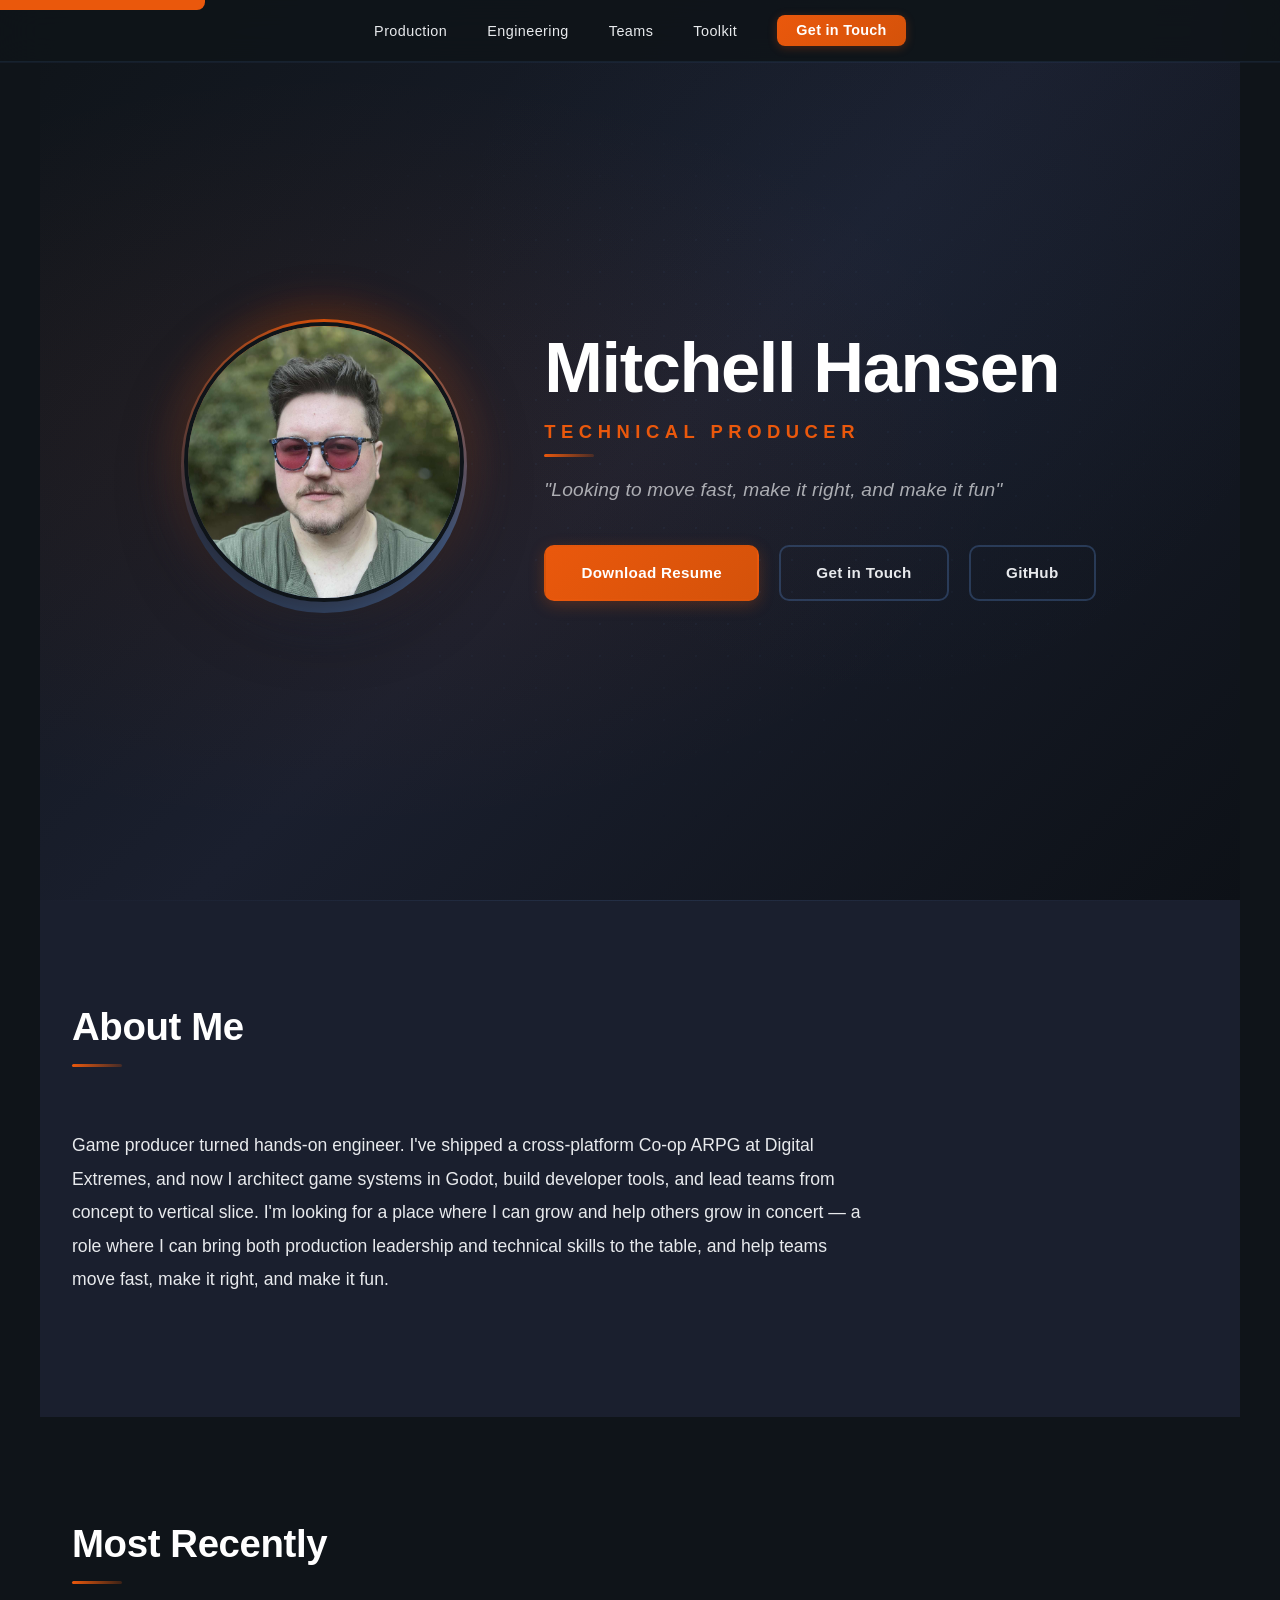
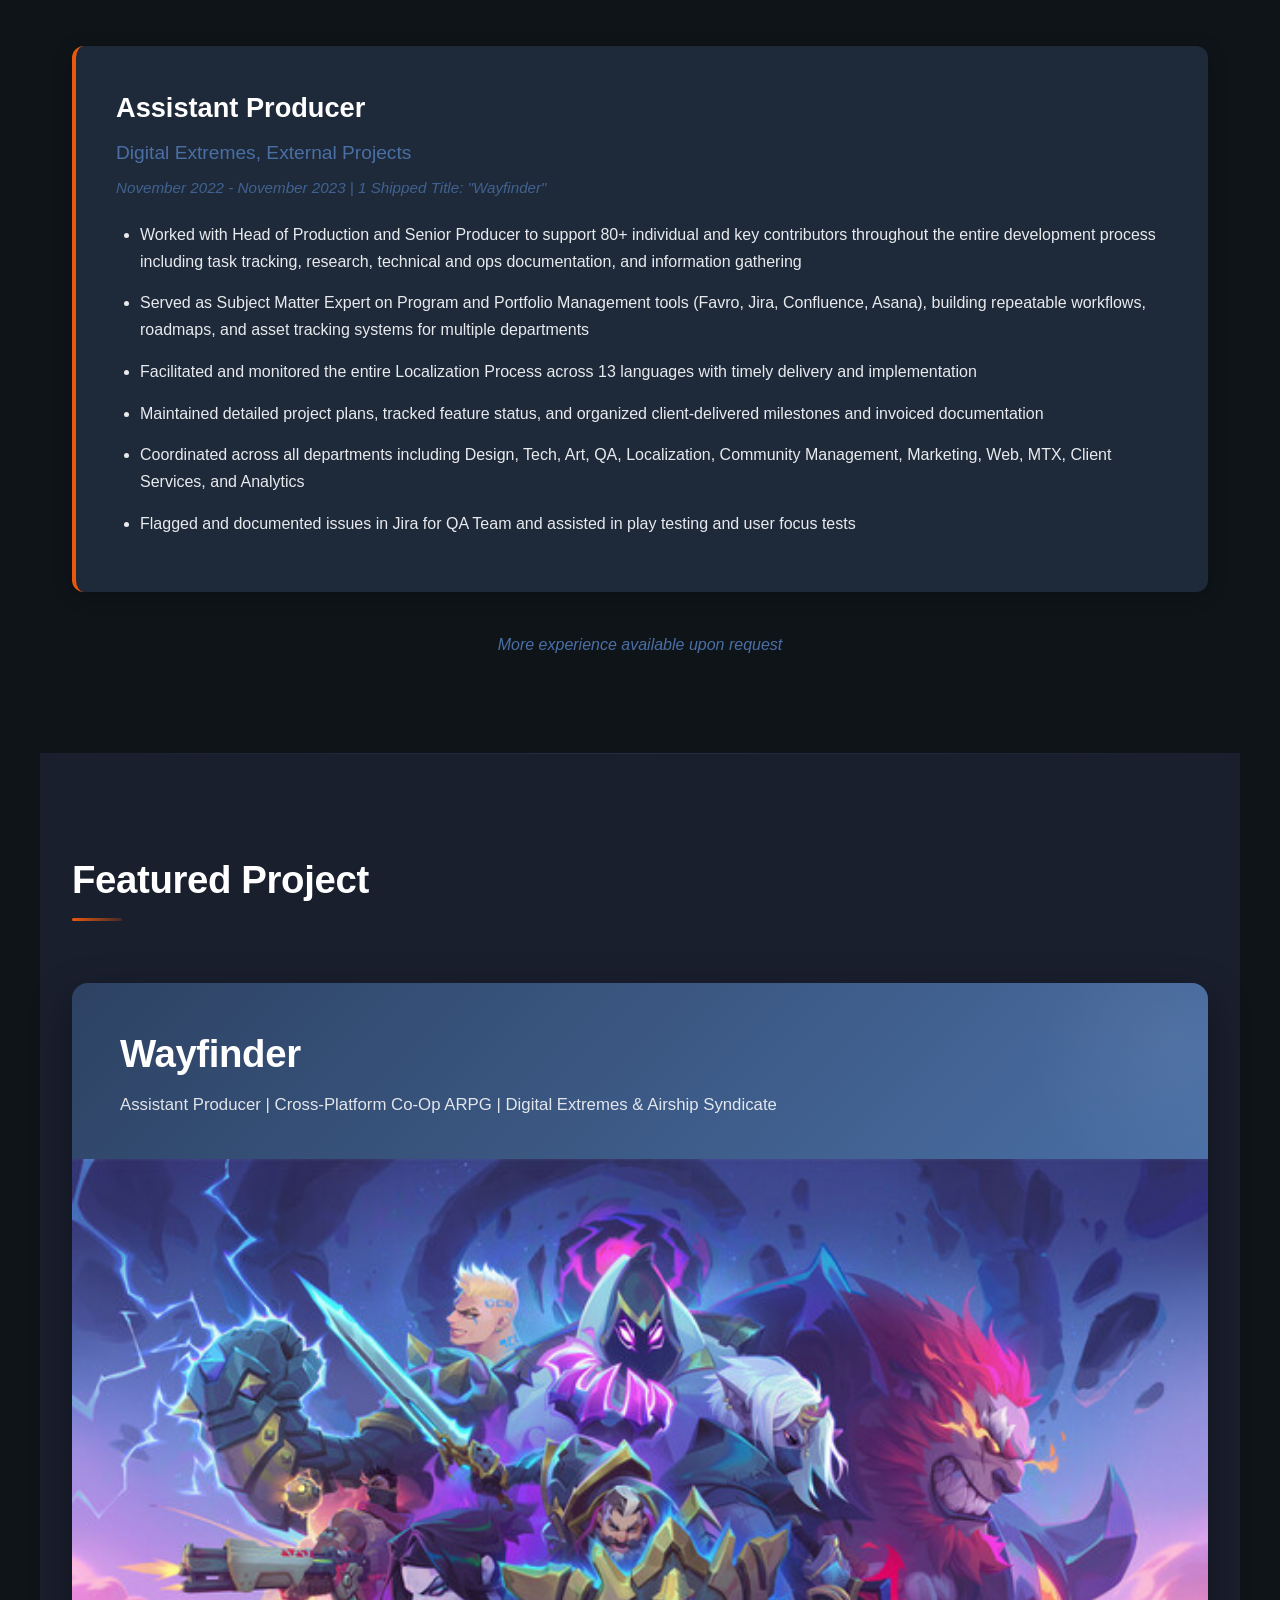
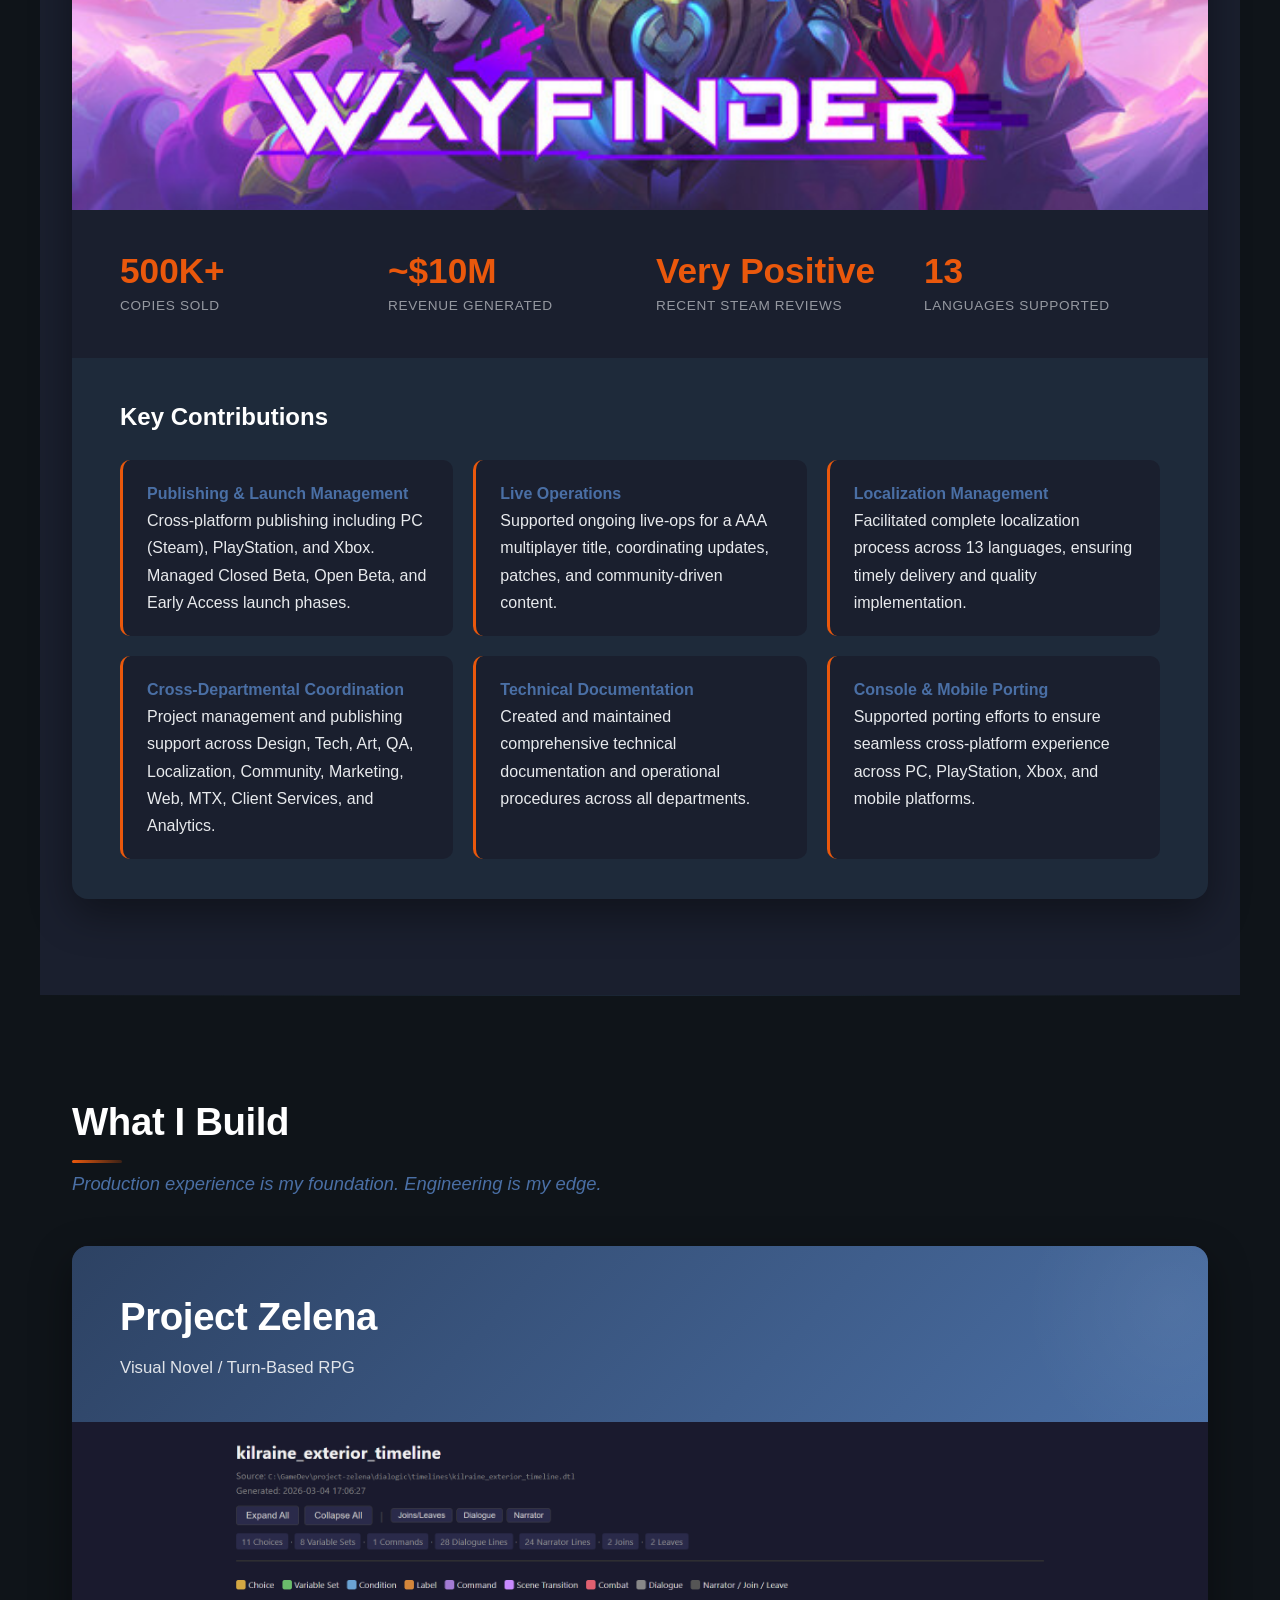
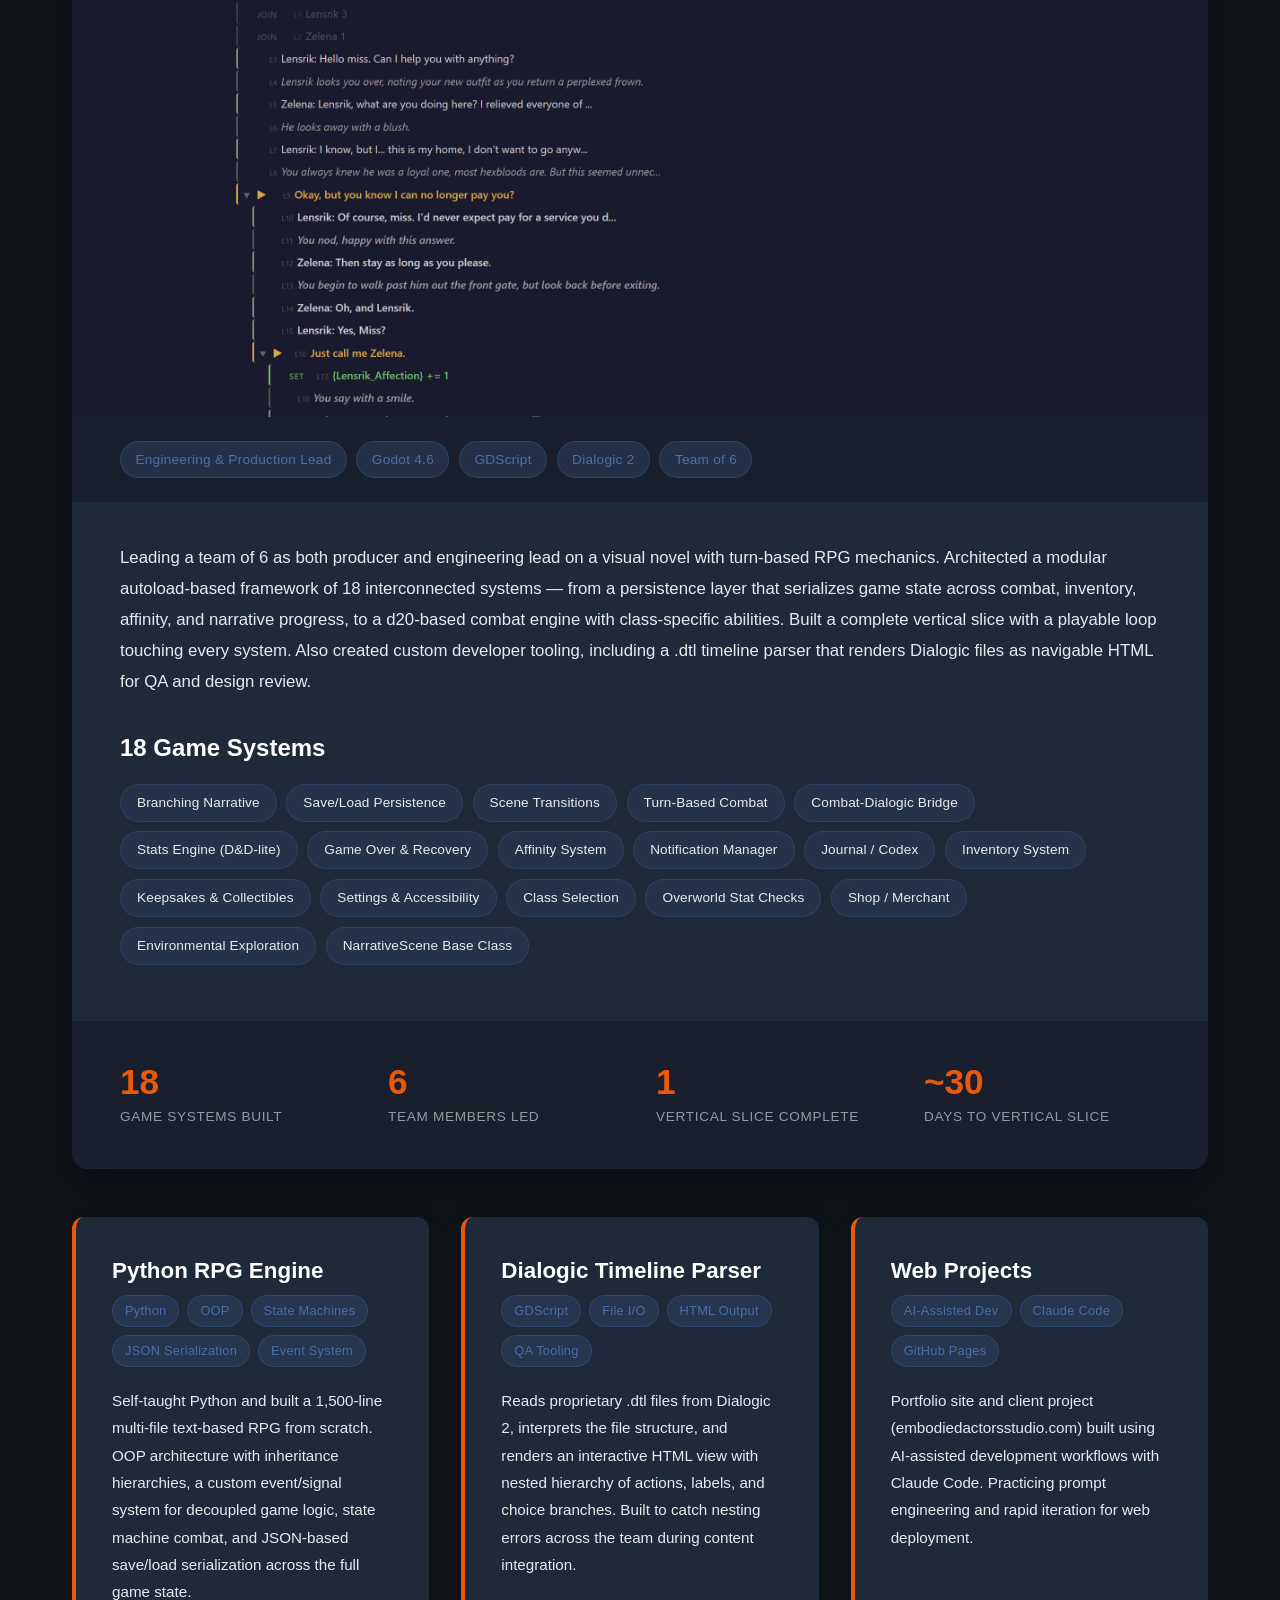
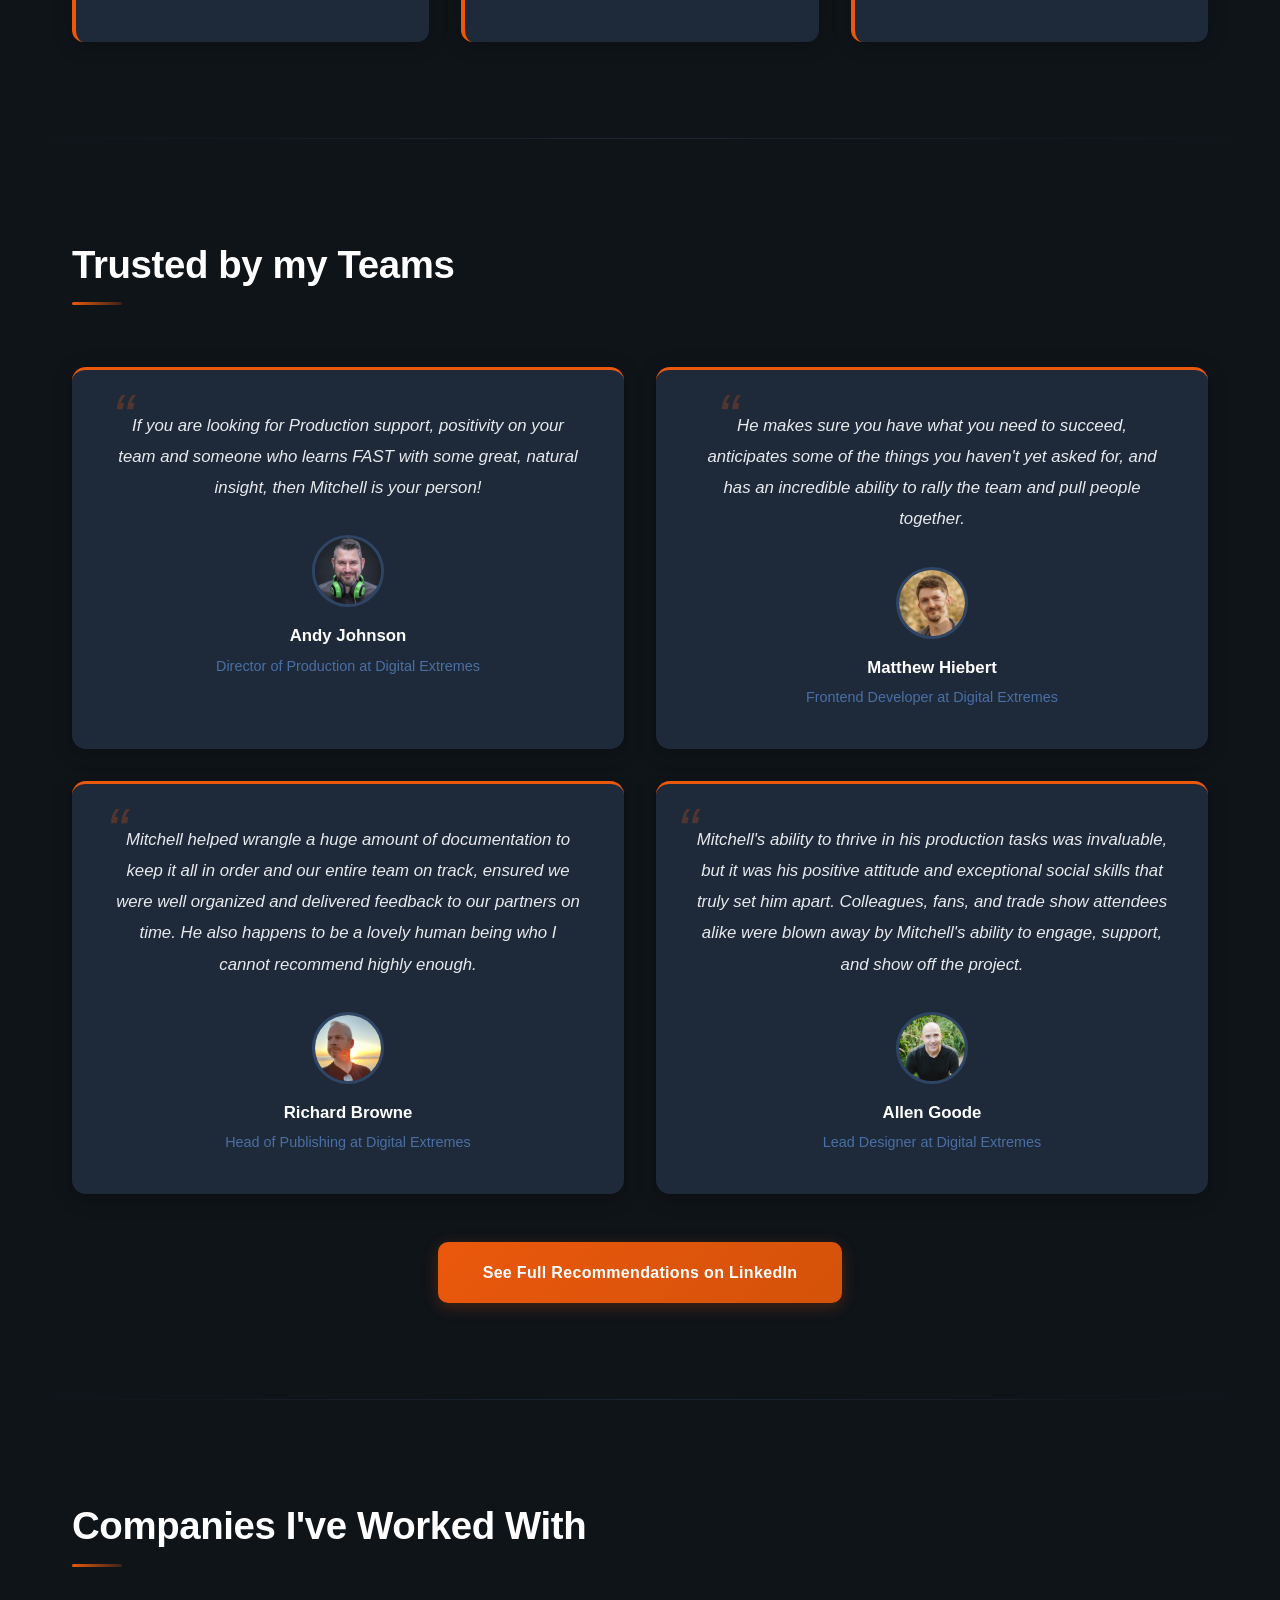
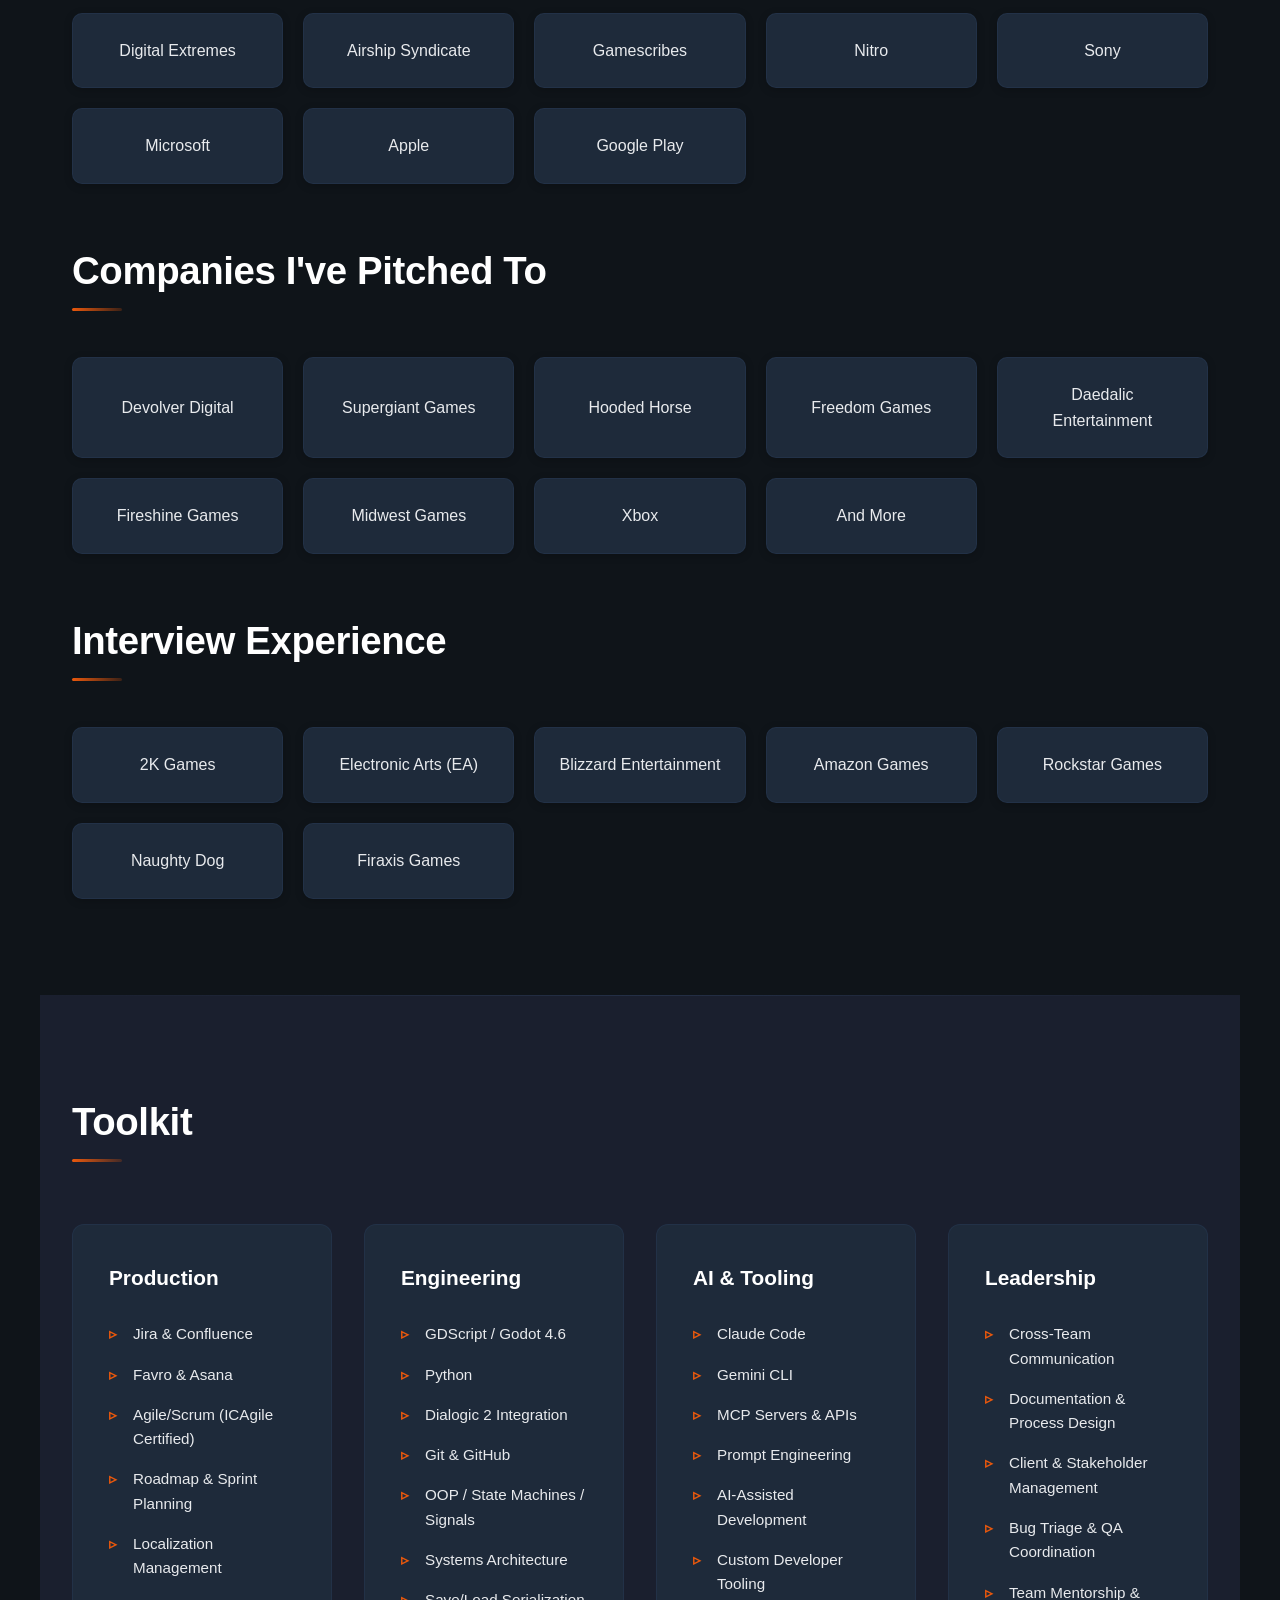
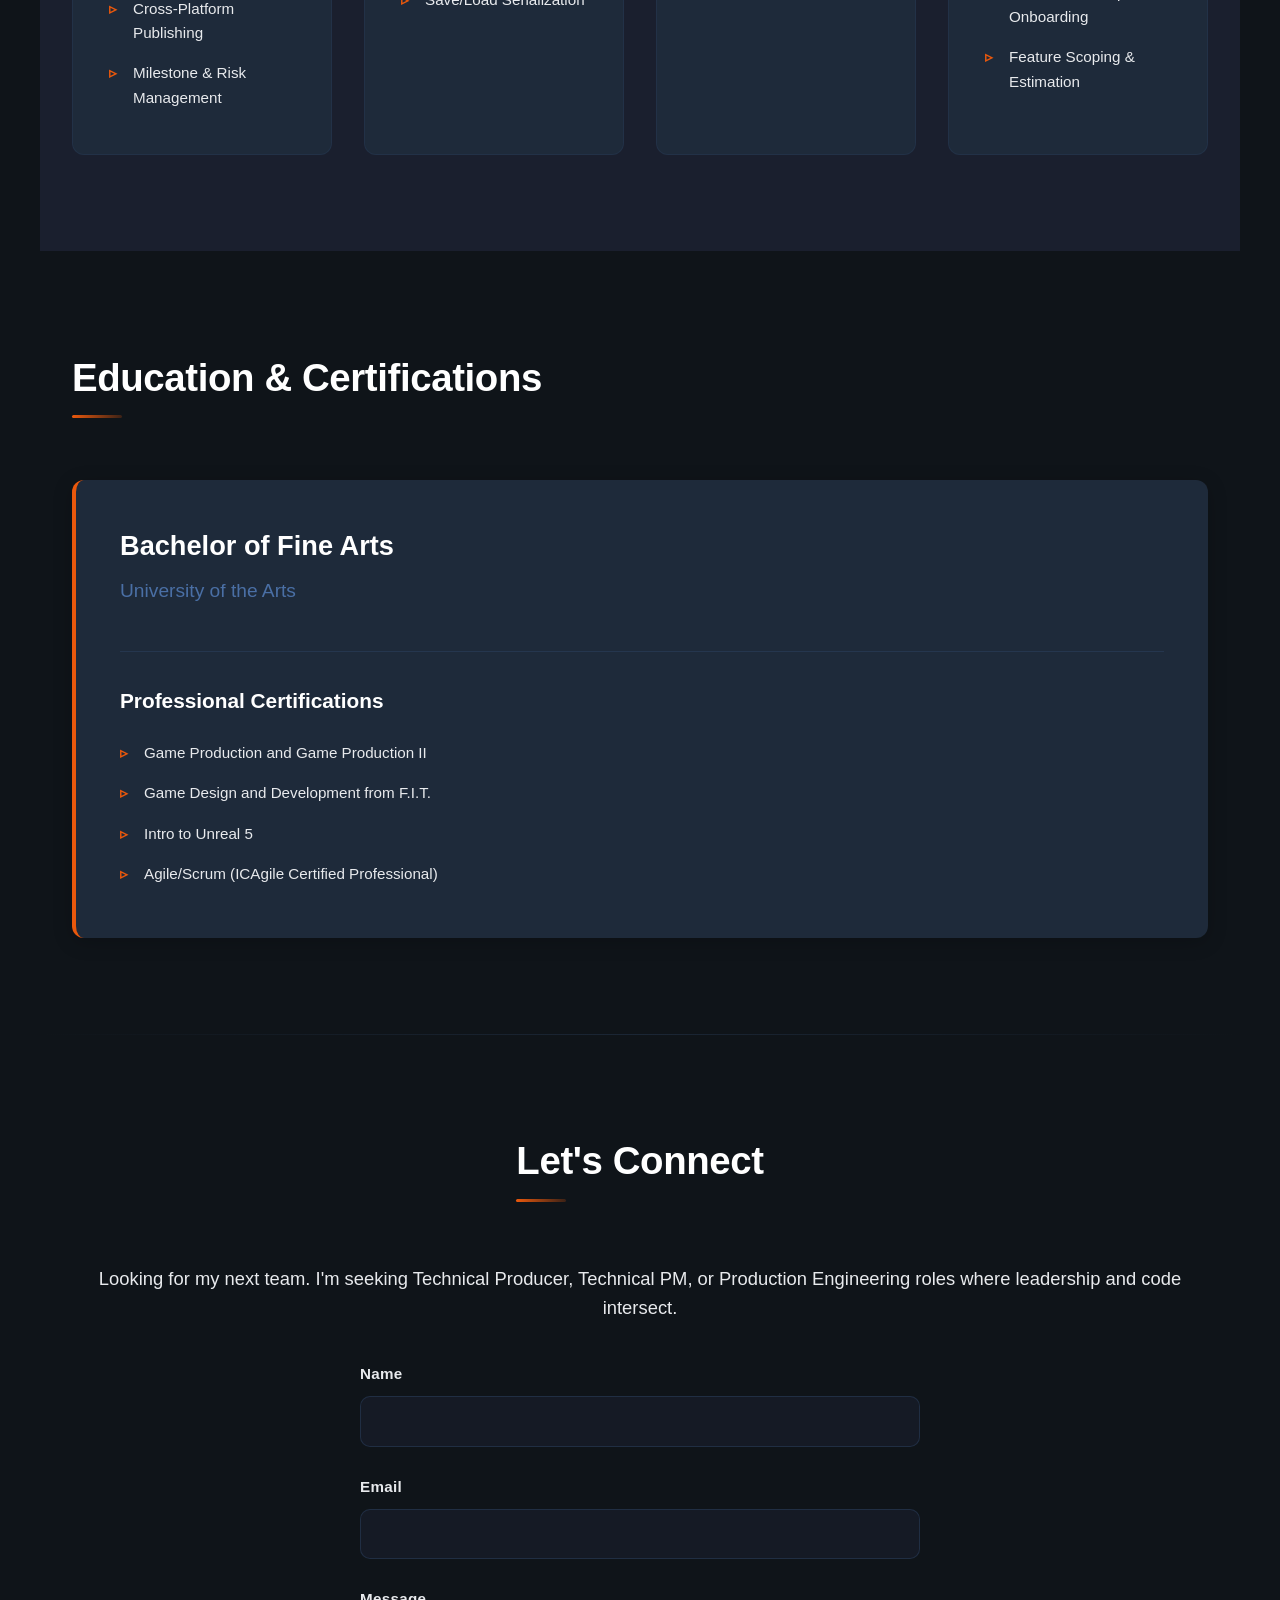
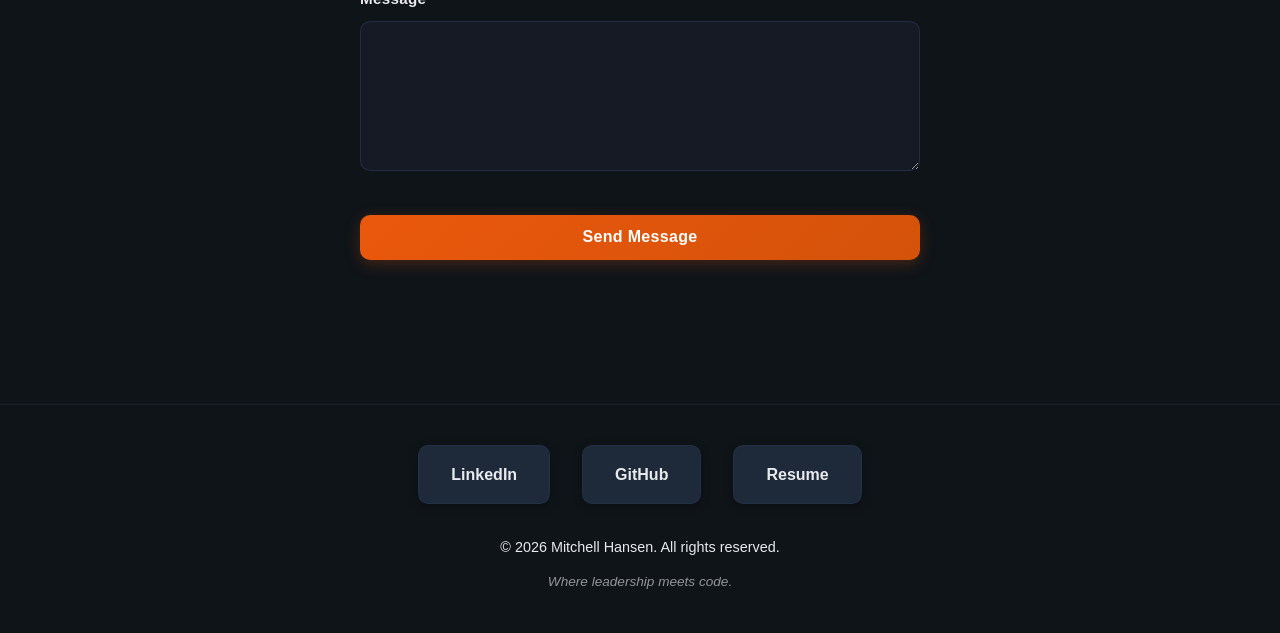
==== commit c28a6aa9: "Reframe experience bullet to reflect team scale (80+ contributors) Co-Authored-By: Claude Opus 4.6 <" ====
--- a/index.html
+++ b/index.html
@@ -108,7 +108,7 @@
             <h4>Digital Extremes, External Projects</h4>
             <p class="date">November 2022 - November 2023 | 1 Shipped Title: "Wayfinder"</p>
             <ul>
-                <li>Supported Head of Production and Senior Producer on a three-person team throughout the entire development process including task tracking, research, technical and ops documentation, and information gathering</li>
+                <li>Worked with Head of Production and Senior Producer to support 80+ individual and key contributors throughout the entire development process including task tracking, research, technical and ops documentation, and information gathering</li>
                 <li>Served as Subject Matter Expert on Program and Portfolio Management tools (Favro, Jira, Confluence, Asana), building repeatable workflows, roadmaps, and asset tracking systems for multiple departments</li>
                 <li>Facilitated and monitored the entire Localization Process across 13 languages with timely delivery and implementation</li>
                 <li>Maintained detailed project plans, tracked feature status, and organized client-delivered milestones and invoiced documentation</li>
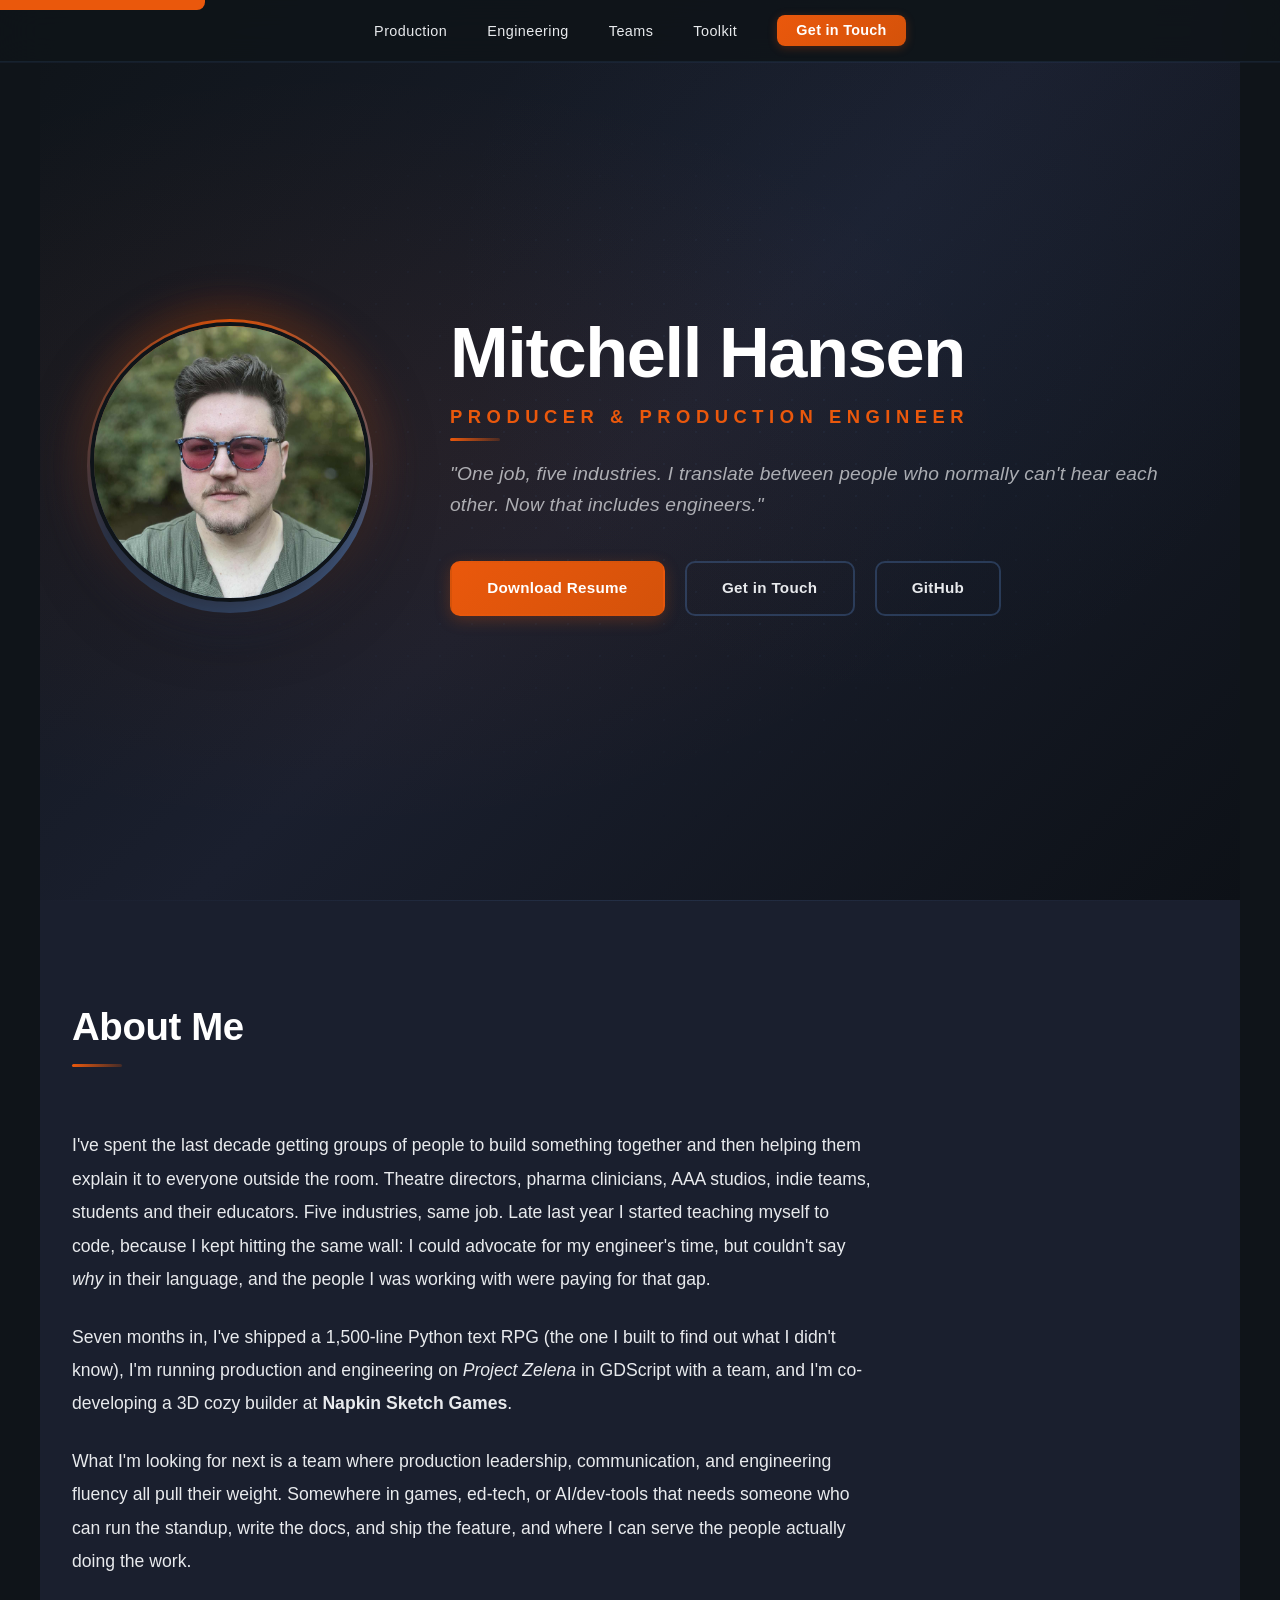
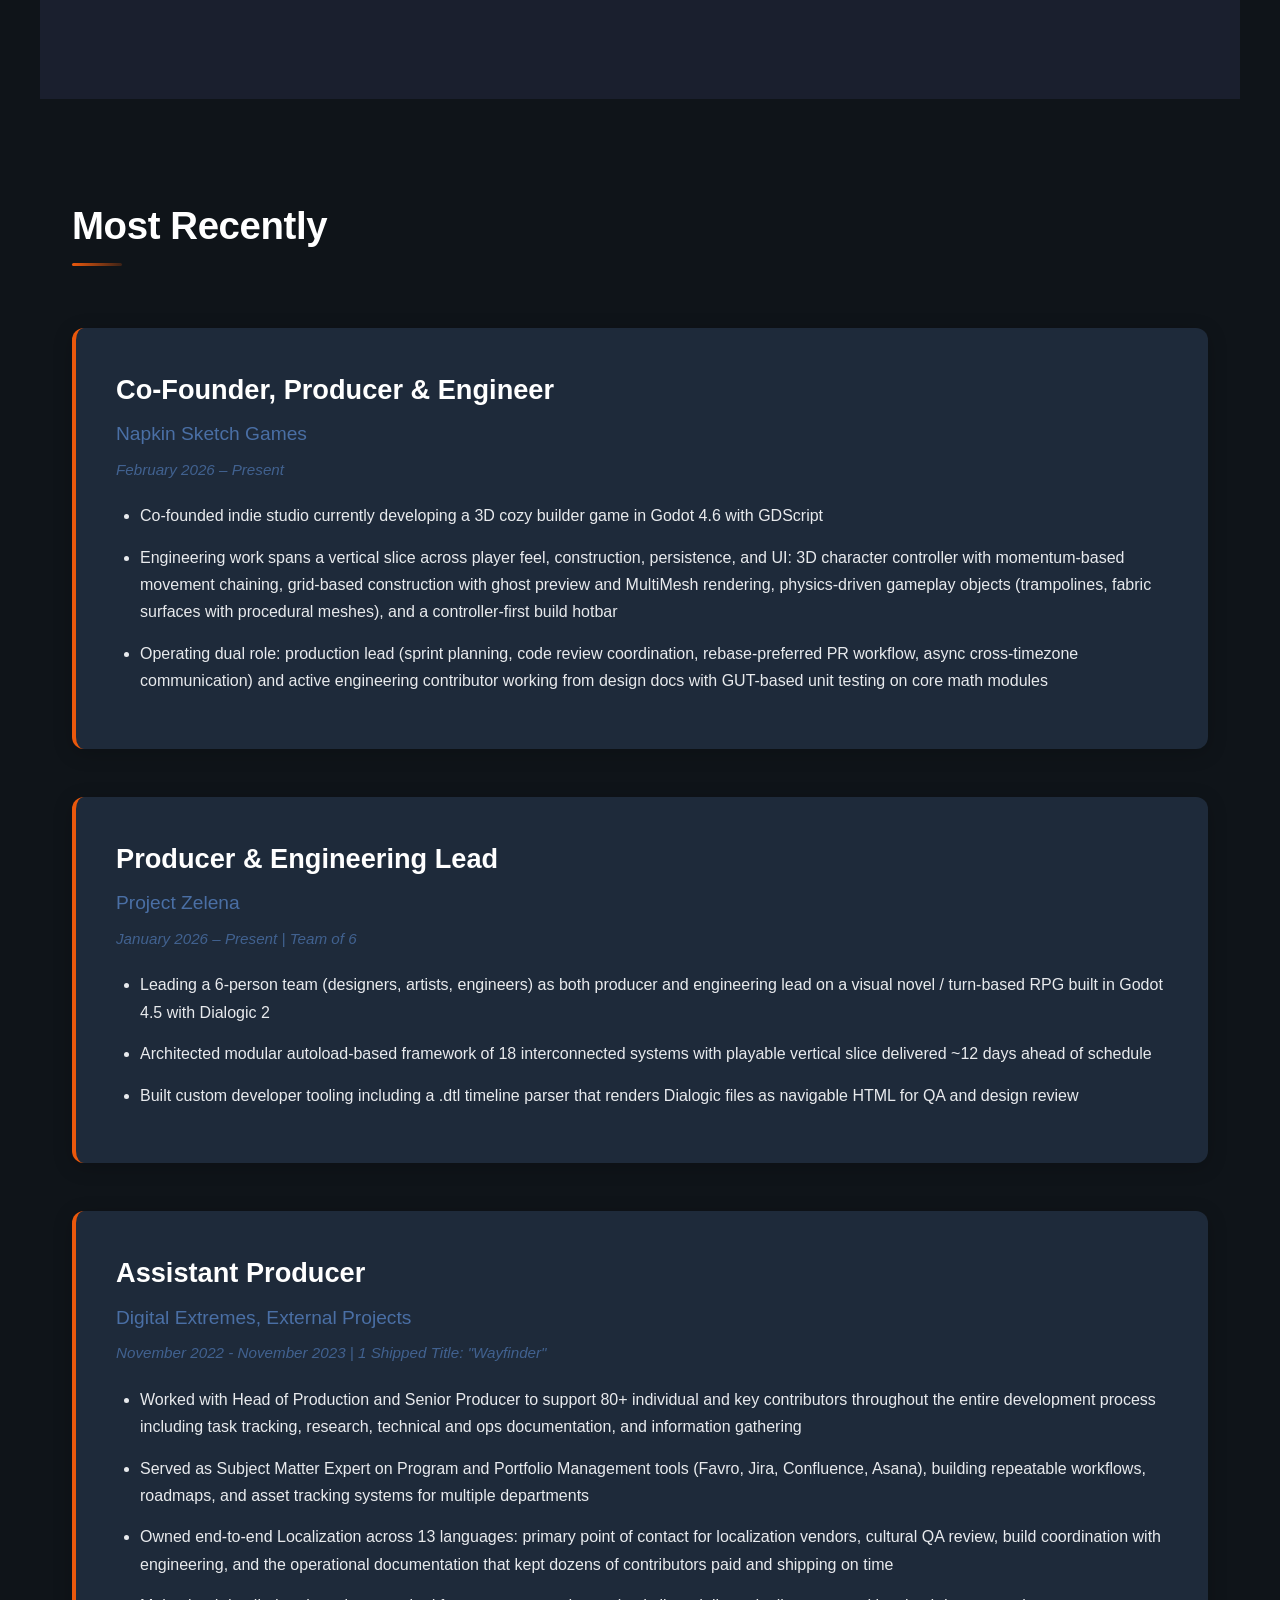
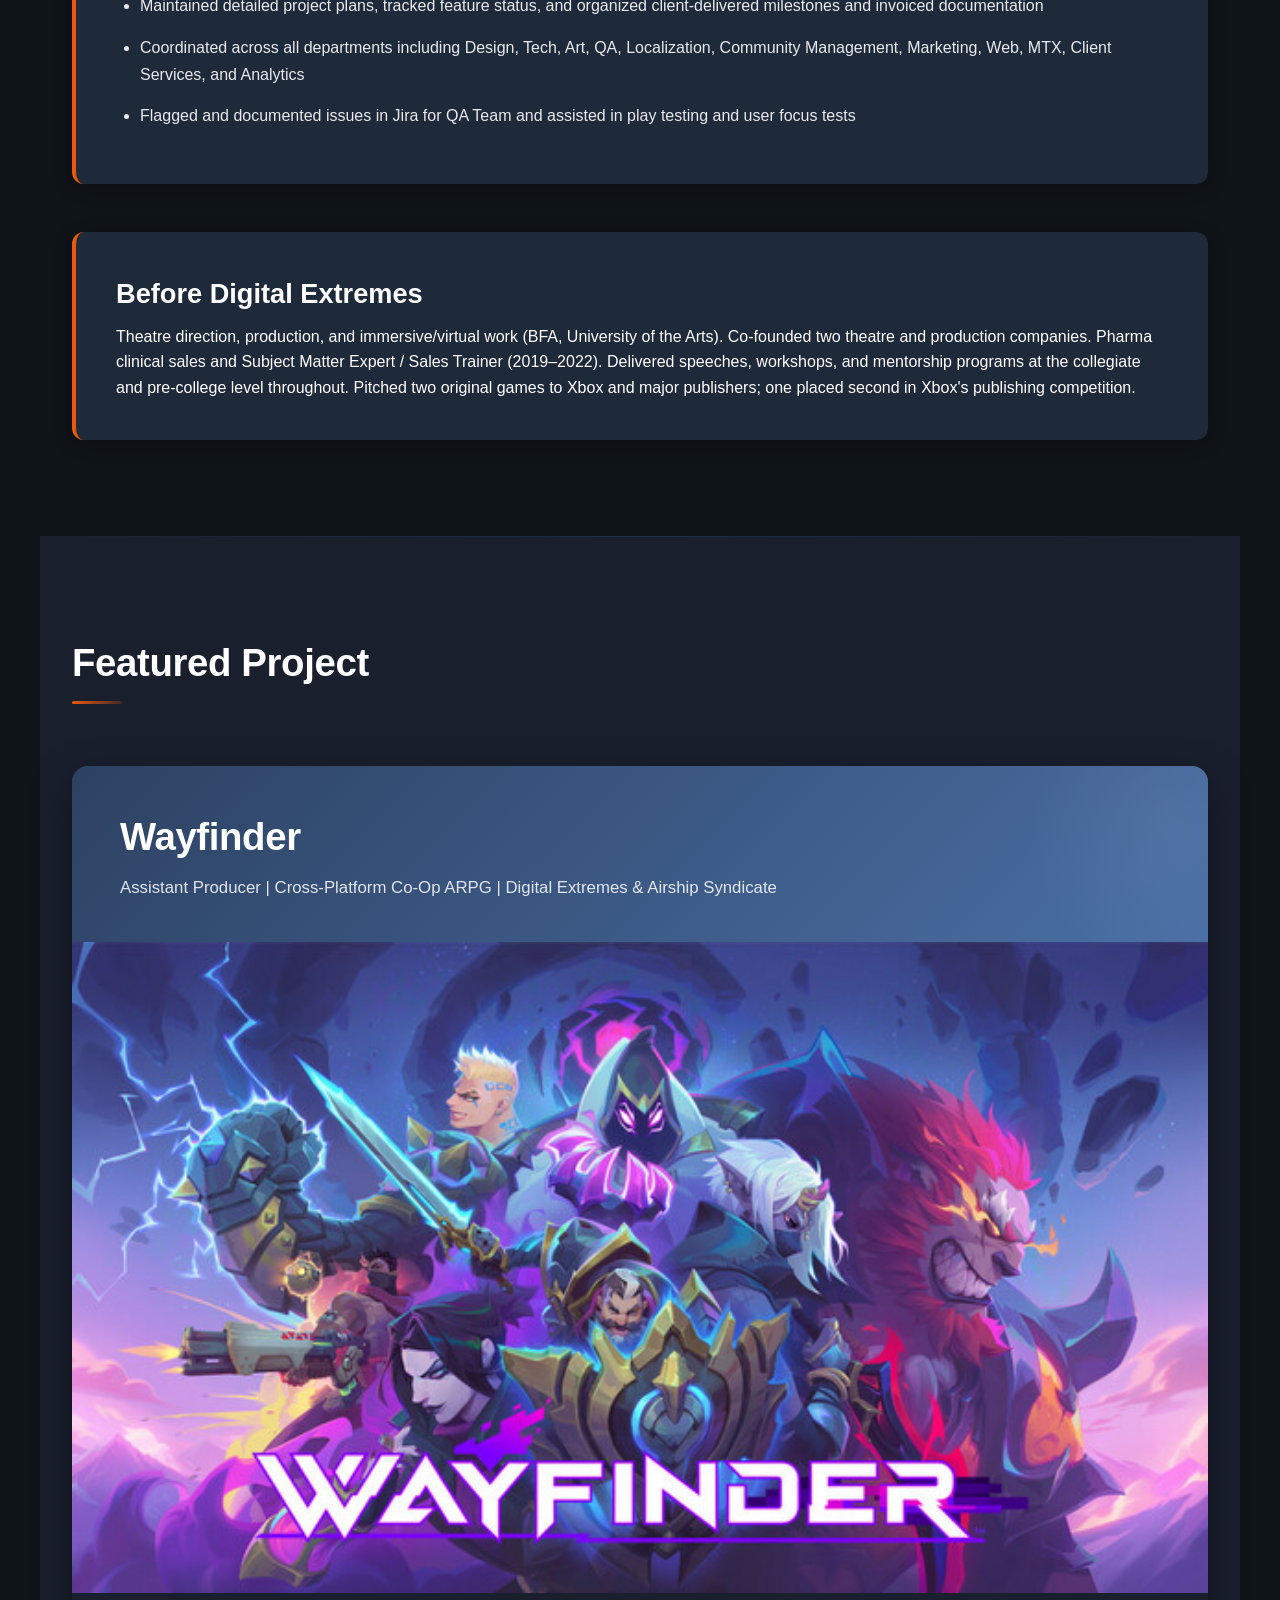
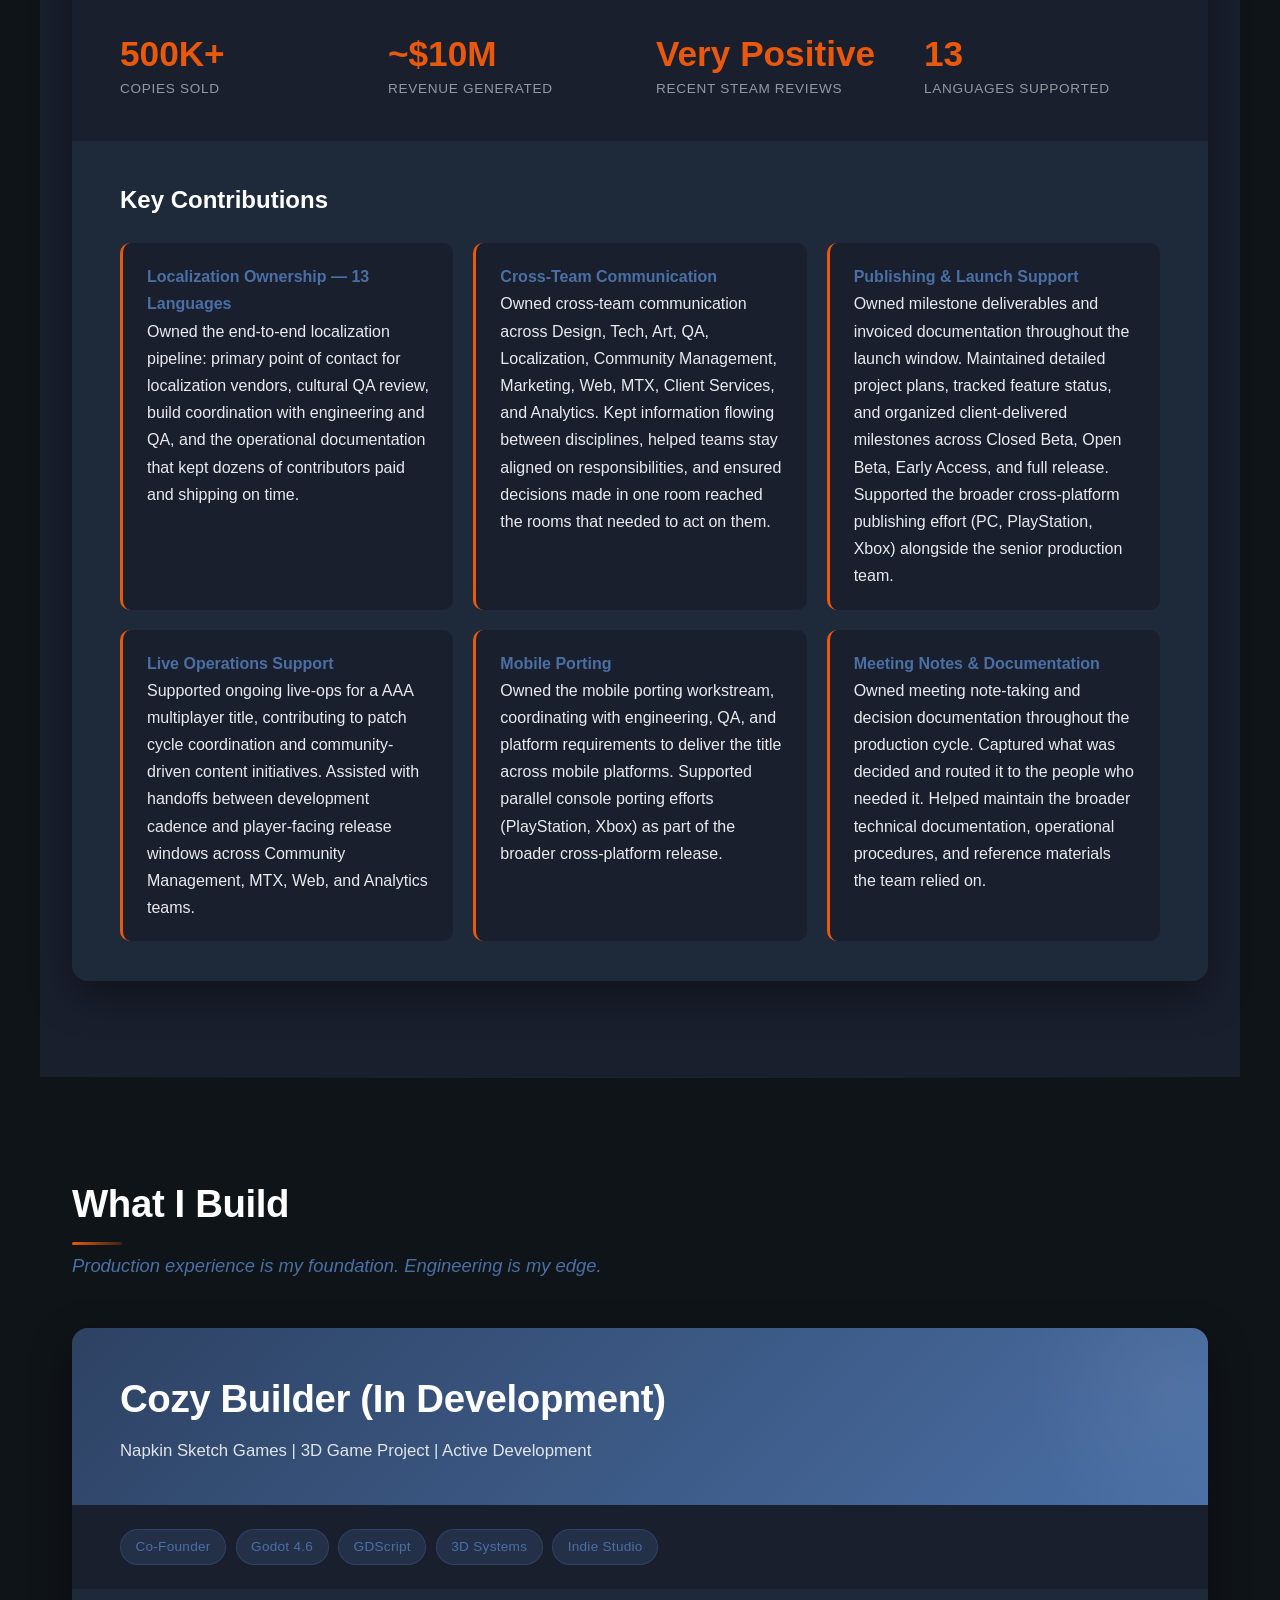
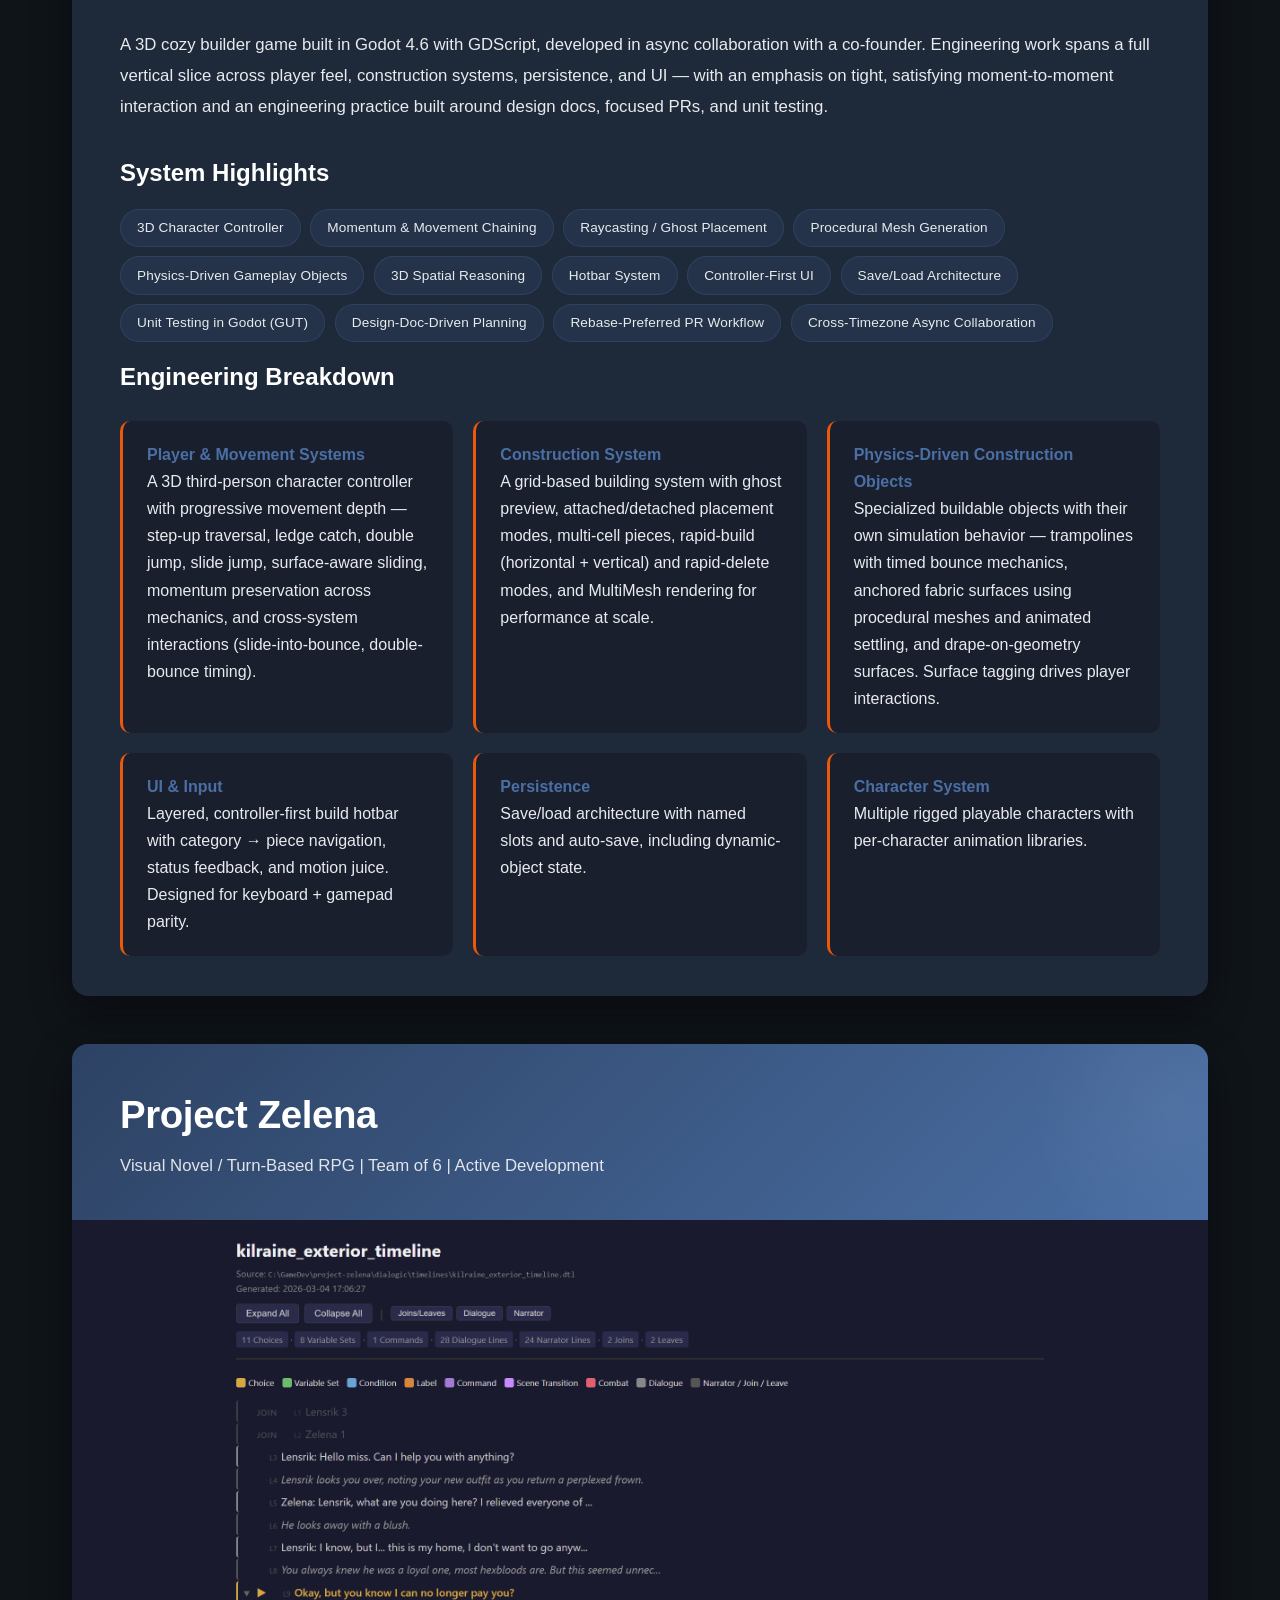
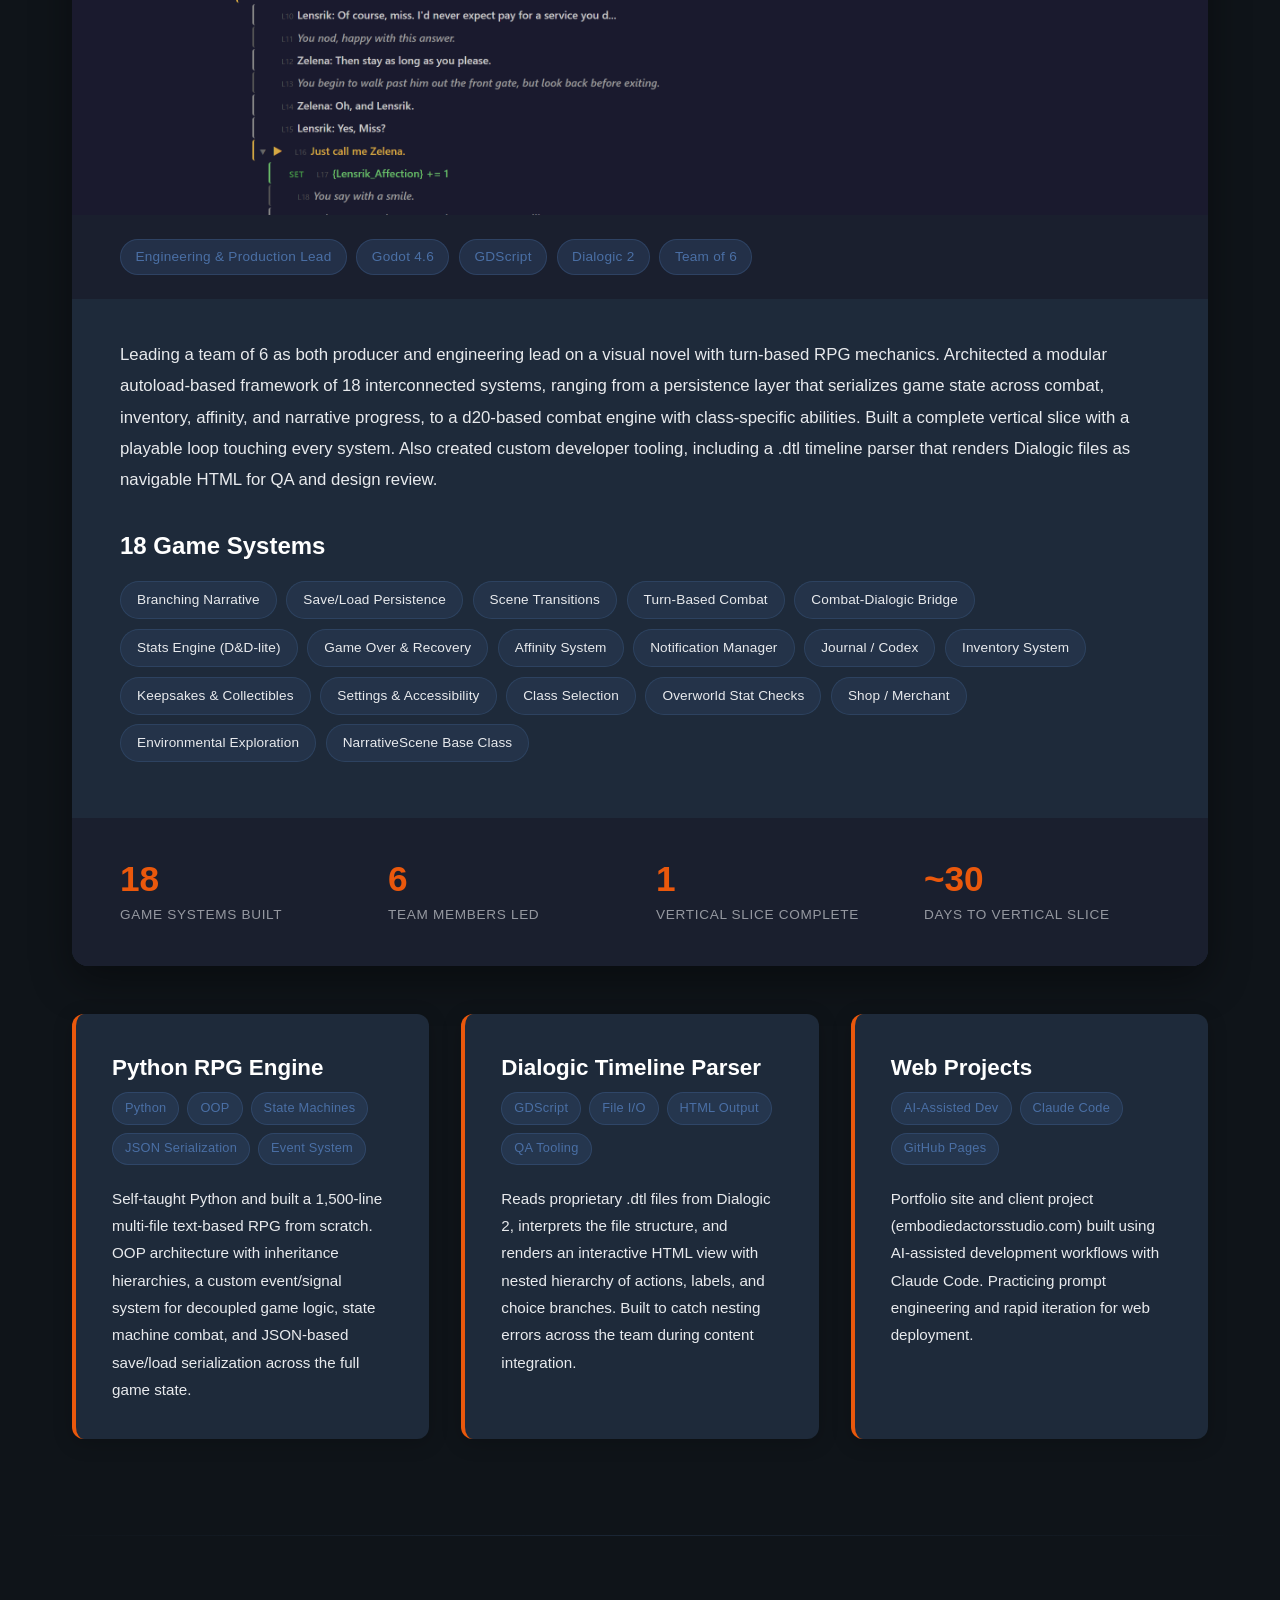
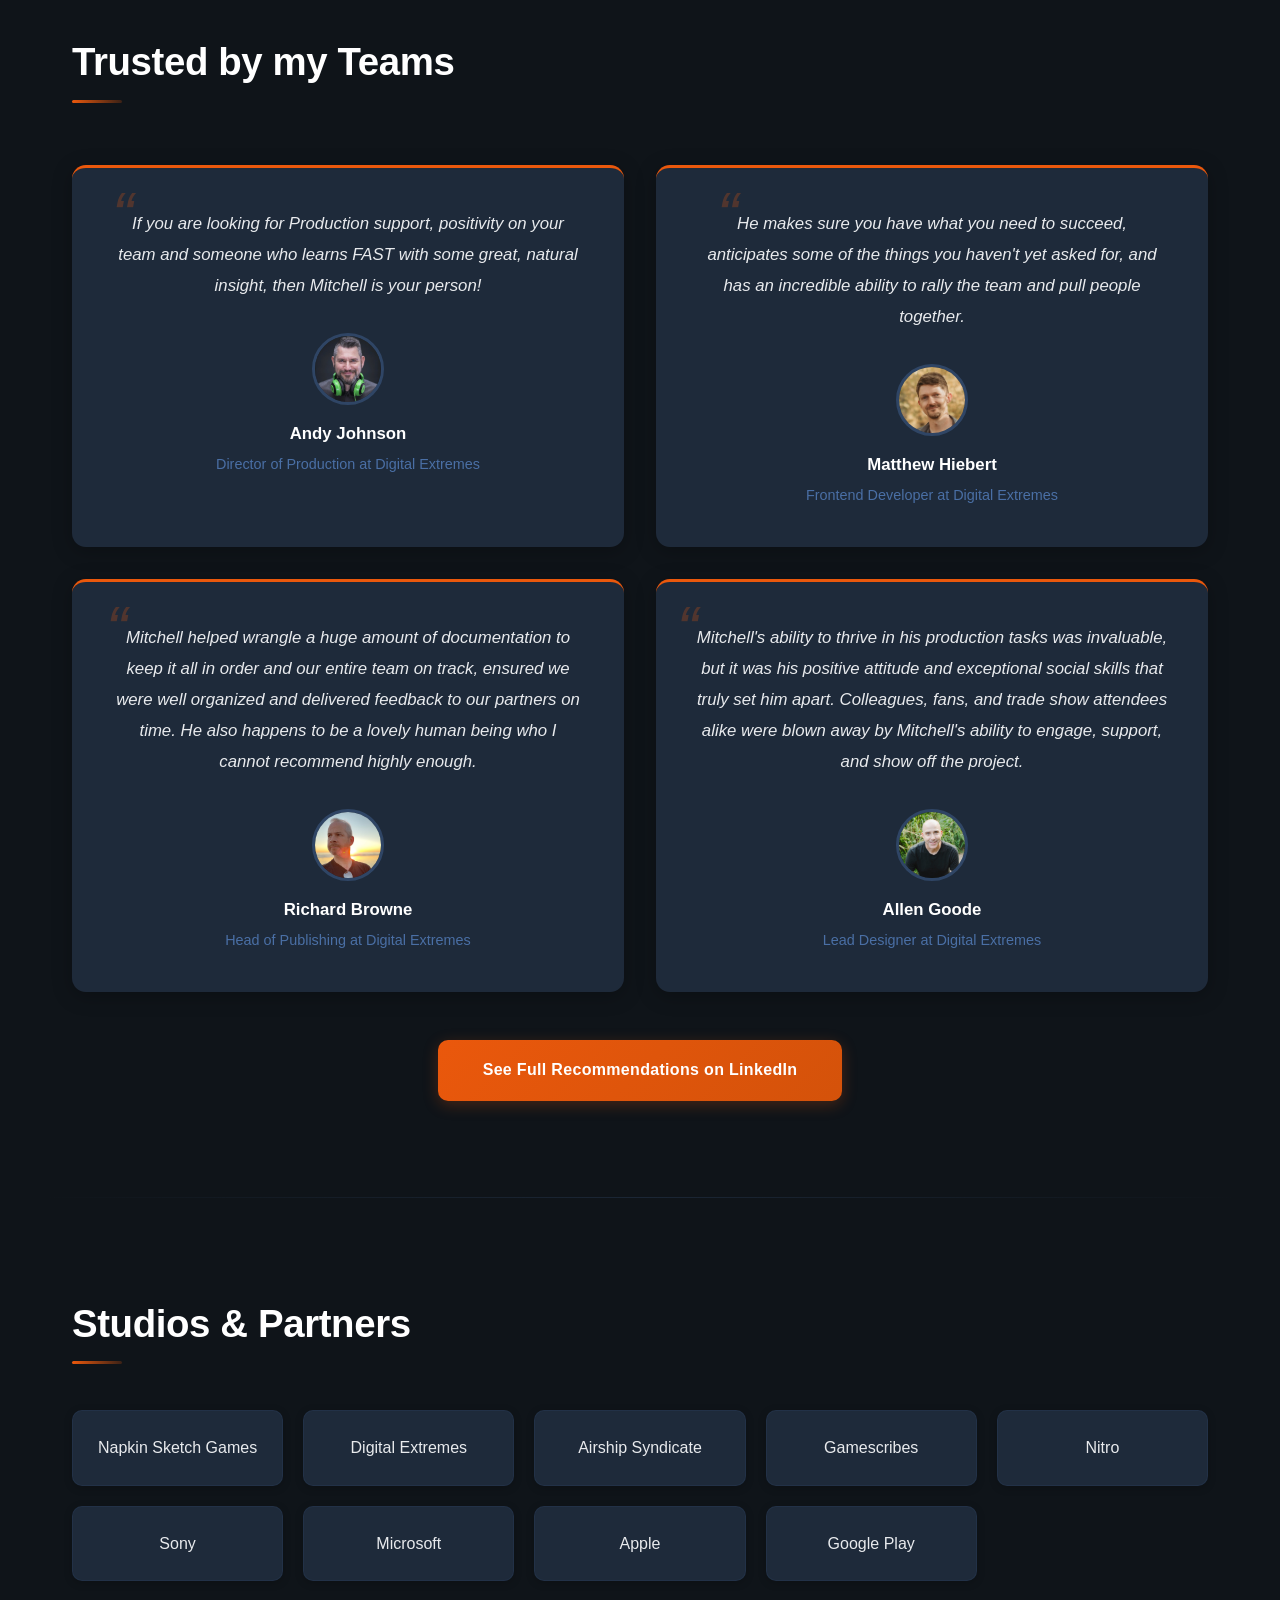
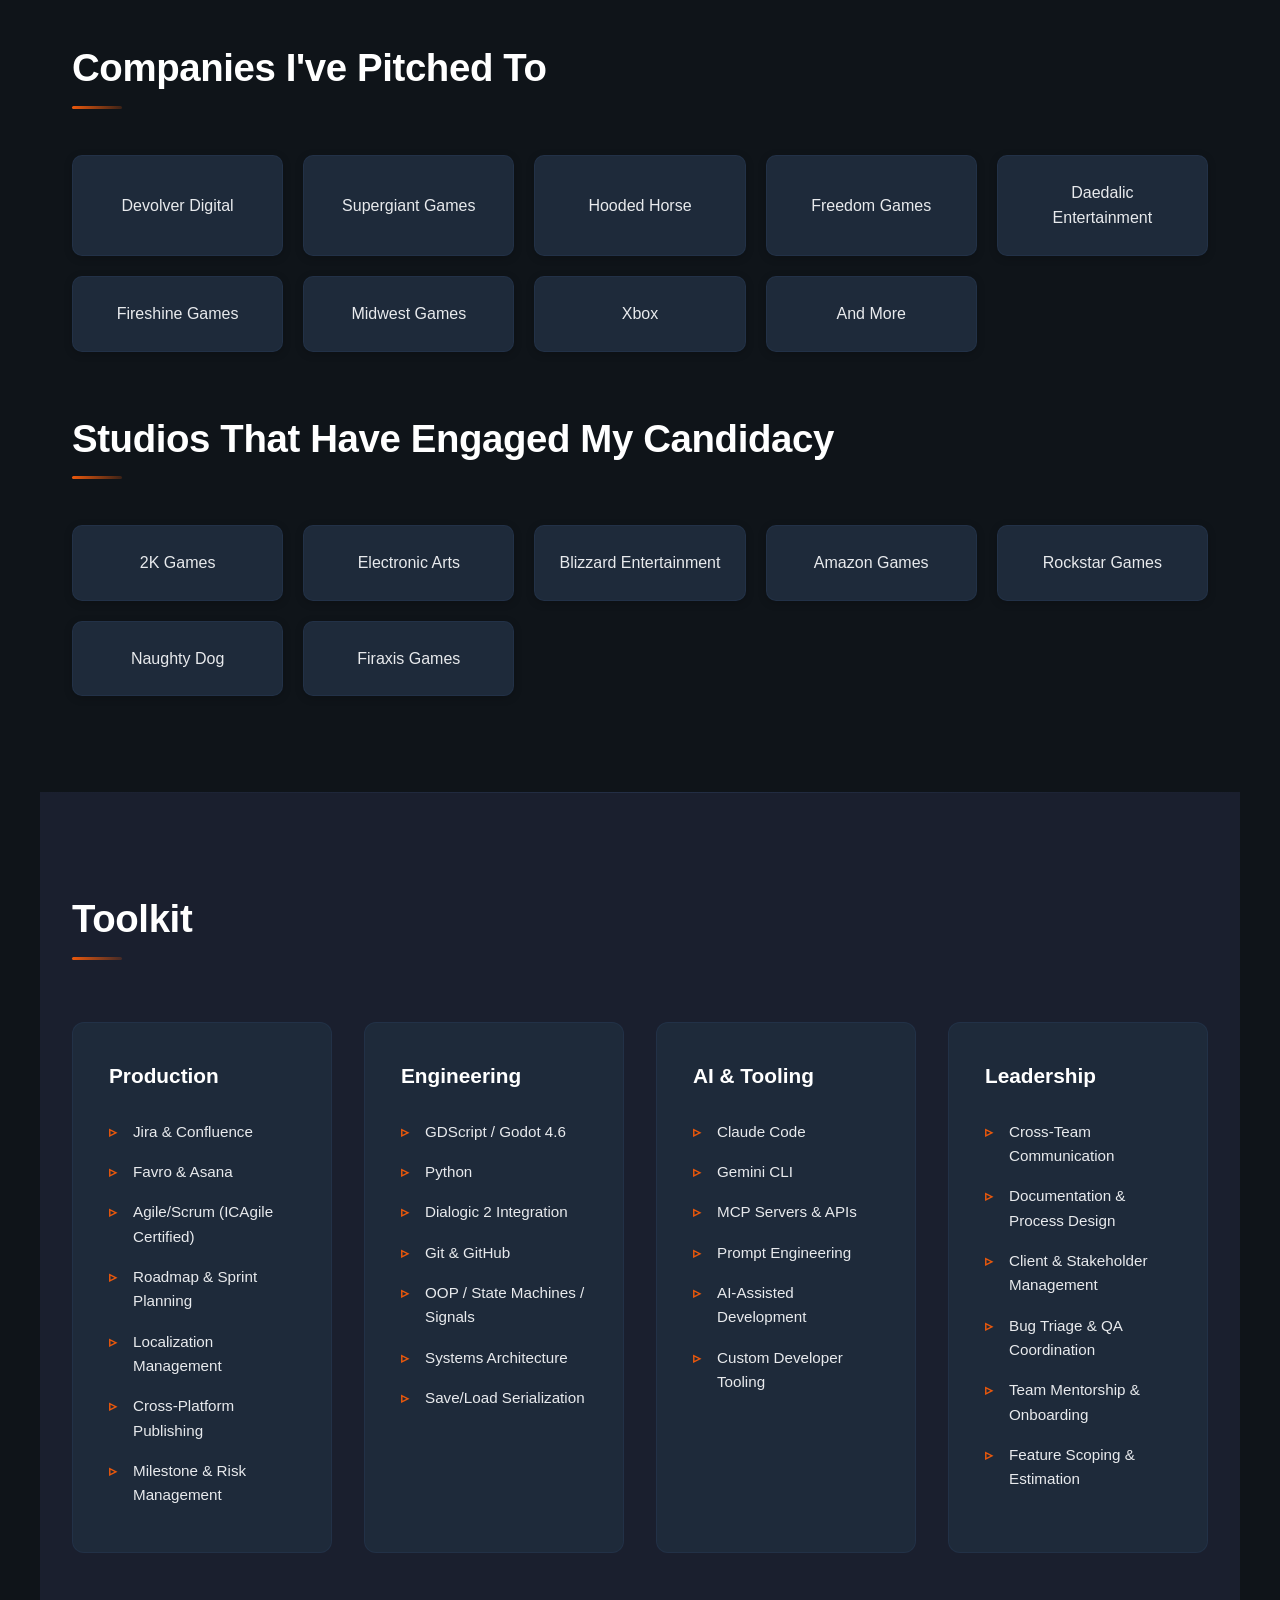
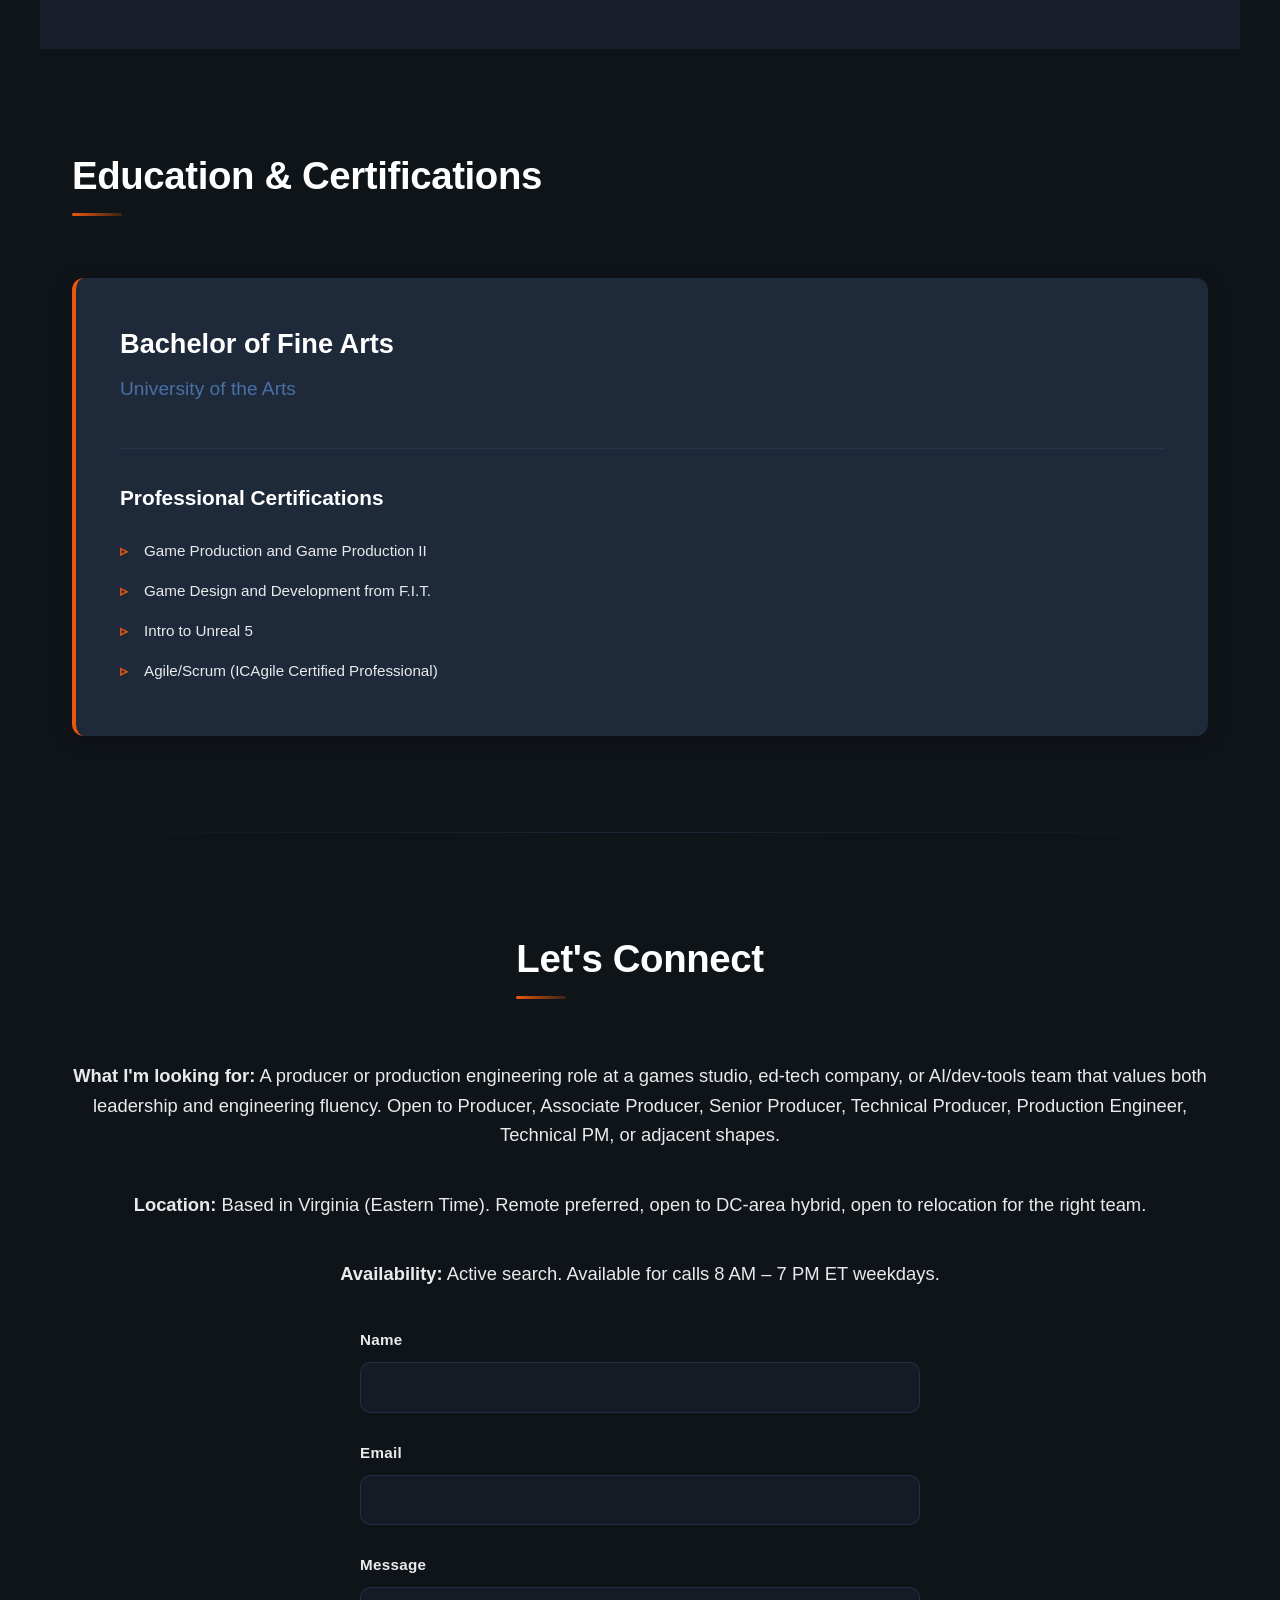
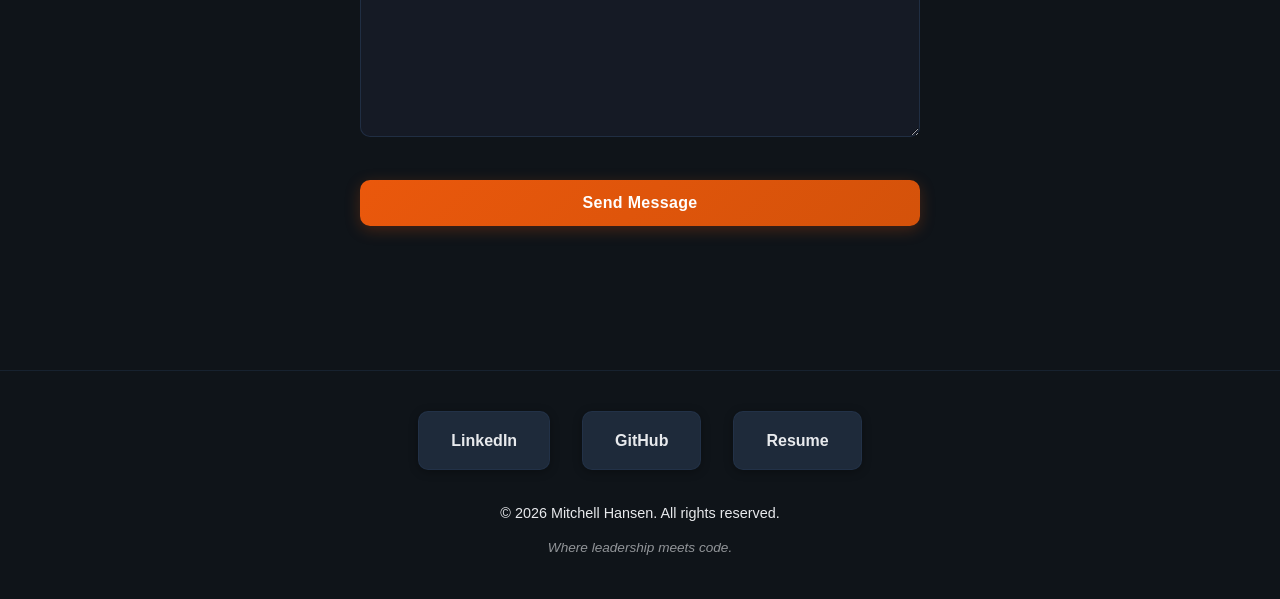
==== commit 80f44e11: "Rebrand to Producer & Production Engineer with humanized About copy - New About section that leads w" ====
--- a/index.html
+++ b/index.html
@@ -5,14 +5,14 @@
     <meta name="viewport" content="width=device-width, initial-scale=1.0">
 
     <!-- SEO Meta Tags -->
-    <title>Mitchell Hansen | Technical Producer</title>
-    <meta name="description" content="Mitchell Hansen - Technical Producer who leads teams and builds systems. Shipped a cross-platform Co-op ARPG at Digital Extremes. Now architecting game systems in Godot, building developer tools, and leading teams from concept to vertical slice.">
-    <meta name="keywords" content="technical producer, game producer, software developer, python, gdscript, godot, ai, production, digital extremes, wayfinder, game development, systems architecture, team leadership">
+    <title>Mitchell Hansen | Producer & Production Engineer</title>
+    <meta name="description" content="Mitchell Hansen - Producer and Production Engineer. Shipped Wayfinder (Cross-Platform Co-Op ARPG) at Digital Extremes, owning localization across 13 languages. Now co-developing a cozy builder game at Napkin Sketch Games and leading Project Zelena. One job, five industries.">
+    <meta name="keywords" content="producer, technical producer, production engineer, game producer, software developer, python, gdscript, godot, ai, claude code, mcp, digital extremes, wayfinder, localization, ed-tech, ai dev tools">
     <meta name="author" content="Mitchell Hansen">
 
     <!-- Open Graph Meta Tags (for social media sharing) -->
-    <meta property="og:title" content="Mitchell Hansen | Technical Producer">
-    <meta property="og:description" content="Technical Producer who leads teams and builds systems. Shipped a cross-platform Co-op ARPG at Digital Extremes.">
+    <meta property="og:title" content="Mitchell Hansen | Producer & Production Engineer">
+    <meta property="og:description" content="One job, five industries. Producer & Production Engineer with AI tooling depth. Shipped Wayfinder, now co-developing a cozy builder and leading Project Zelena.">
     <meta property="og:image" content="https://mitchelldhansen-droid.github.io/Pro-website/headshot.jpg">
     <meta property="og:image:width" content="300">
     <meta property="og:image:height" content="300">
@@ -22,8 +22,8 @@
 
     <!-- Twitter Card Meta Tags -->
     <meta name="twitter:card" content="summary_large_image">
-    <meta name="twitter:title" content="Mitchell Hansen | Technical Producer">
-    <meta name="twitter:description" content="Technical Producer who leads teams and builds systems. Shipped a cross-platform Co-op ARPG at Digital Extremes.">
+    <meta name="twitter:title" content="Mitchell Hansen | Producer & Production Engineer">
+    <meta name="twitter:description" content="One job, five industries. Producer & Production Engineer with AI tooling depth. Shipped Wayfinder, now co-developing a cozy builder and leading Project Zelena.">
     <meta name="twitter:image" content="https://mitchelldhansen-droid.github.io/Pro-website/headshot.jpg">
 
     <!-- Favicon -->
@@ -47,7 +47,7 @@
         "@context": "https://schema.org",
         "@type": "Person",
         "name": "Mitchell Hansen",
-        "jobTitle": "Technical Producer",
+        "jobTitle": "Producer & Production Engineer",
         "url": "https://mitchelldhansen-droid.github.io/Pro-website/",
         "sameAs": "https://www.linkedin.com/in/mitchell-hansen-icp/"
     }
@@ -78,8 +78,8 @@
             </div>
             <div class="hero-text">
                 <h1>Mitchell Hansen</h1>
-                <h2>Technical Producer</h2>
-                <p class="tagline">"Looking to move fast, make it right, and make it fun"</p>
+                <h2>Producer &amp; Production Engineer</h2>
+                <p class="tagline">"One job, five industries. I translate between people who normally can't hear each other. Now that includes engineers."</p>
                 <div class="cta-buttons">
                     <a href="resume.pdf" class="btn btn-primary" download>Download Resume</a>
                     <a href="#contact" class="btn btn-secondary">Get in Touch</a>
@@ -94,7 +94,13 @@
         <h2>About Me</h2>
         <div class="about-content">
             <p>
-                Game producer turned hands-on engineer. I've shipped a cross-platform Co-op ARPG at Digital Extremes, and now I architect game systems in Godot, build developer tools, and lead teams from concept to vertical slice. I'm looking for a place where I can grow and help others grow in concert — a role where I can bring both production leadership and technical skills to the table, and help teams move fast, make it right, and make it fun.
+                I've spent the last decade getting groups of people to build something together and then helping them explain it to everyone outside the room. Theatre directors, pharma clinicians, AAA studios, indie teams, students and their educators. Five industries, same job. Late last year I started teaching myself to code, because I kept hitting the same wall: I could advocate for my engineer's time, but couldn't say <em>why</em> in their language, and the people I was working with were paying for that gap.
+            </p>
+            <p>
+                Seven months in, I've shipped a 1,500-line Python text RPG (the one I built to find out what I didn't know), I'm running production and engineering on <em>Project Zelena</em> in GDScript with a team, and I'm co-developing a 3D cozy builder at <strong>Napkin Sketch Games</strong>.
+            </p>
+            <p>
+                What I'm looking for next is a team where production leadership, communication, and engineering fluency all pull their weight. Somewhere in games, ed-tech, or AI/dev-tools that needs someone who can run the standup, write the docs, and ship the feature, and where I can serve the people actually doing the work.
             </p>
         </div>
     </section>
@@ -102,6 +108,28 @@
     <!-- Experience Section -->
     <section id="experience">
         <h2>Most Recently</h2>
+
+        <div class="experience-item">
+            <h3>Co-Founder, Producer &amp; Engineer</h3>
+            <h4>Napkin Sketch Games</h4>
+            <p class="date">February 2026 – Present</p>
+            <ul>
+                <li>Co-founded indie studio currently developing a 3D cozy builder game in Godot 4.6 with GDScript</li>
+                <li>Engineering work spans a vertical slice across player feel, construction, persistence, and UI: 3D character controller with momentum-based movement chaining, grid-based construction with ghost preview and MultiMesh rendering, physics-driven gameplay objects (trampolines, fabric surfaces with procedural meshes), and a controller-first build hotbar</li>
+                <li>Operating dual role: production lead (sprint planning, code review coordination, rebase-preferred PR workflow, async cross-timezone communication) and active engineering contributor working from design docs with GUT-based unit testing on core math modules</li>
+            </ul>
+        </div>
+
+        <div class="experience-item">
+            <h3>Producer &amp; Engineering Lead</h3>
+            <h4>Project Zelena</h4>
+            <p class="date">January 2026 – Present | Team of 6</p>
+            <ul>
+                <li>Leading a 6-person team (designers, artists, engineers) as both producer and engineering lead on a visual novel / turn-based RPG built in Godot 4.5 with Dialogic 2</li>
+                <li>Architected modular autoload-based framework of 18 interconnected systems with playable vertical slice delivered ~12 days ahead of schedule</li>
+                <li>Built custom developer tooling including a .dtl timeline parser that renders Dialogic files as navigable HTML for QA and design review</li>
+            </ul>
+        </div>
 
         <div class="experience-item">
             <h3>Assistant Producer</h3>
@@ -110,14 +138,19 @@
             <ul>
                 <li>Worked with Head of Production and Senior Producer to support 80+ individual and key contributors throughout the entire development process including task tracking, research, technical and ops documentation, and information gathering</li>
                 <li>Served as Subject Matter Expert on Program and Portfolio Management tools (Favro, Jira, Confluence, Asana), building repeatable workflows, roadmaps, and asset tracking systems for multiple departments</li>
-                <li>Facilitated and monitored the entire Localization Process across 13 languages with timely delivery and implementation</li>
+                <li>Owned end-to-end Localization across 13 languages: primary point of contact for localization vendors, cultural QA review, build coordination with engineering, and the operational documentation that kept dozens of contributors paid and shipping on time</li>
                 <li>Maintained detailed project plans, tracked feature status, and organized client-delivered milestones and invoiced documentation</li>
                 <li>Coordinated across all departments including Design, Tech, Art, QA, Localization, Community Management, Marketing, Web, MTX, Client Services, and Analytics</li>
                 <li>Flagged and documented issues in Jira for QA Team and assisted in play testing and user focus tests</li>
             </ul>
         </div>
 
-        <p class="experience-subheader">More experience available upon request</p>
+        <div class="experience-item experience-history">
+            <h3>Before Digital Extremes</h3>
+            <p>
+                Theatre direction, production, and immersive/virtual work (BFA, University of the Arts). Co-founded two theatre and production companies. Pharma clinical sales and Subject Matter Expert / Sales Trainer (2019–2022). Delivered speeches, workshops, and mentorship programs at the collegiate and pre-college level throughout. Pitched two original games to Xbox and major publishers; one placed second in Xbox's publishing competition.
+            </p>
+        </div>
     </section>
 
     <!-- Projects Section -->
@@ -157,28 +190,28 @@
                 <h4>Key Contributions</h4>
                 <div class="contributions">
                     <div class="contribution-item">
-                        <strong>Publishing & Launch Management</strong><br>
-                        Cross-platform publishing including PC (Steam), PlayStation, and Xbox. Managed Closed Beta, Open Beta, and Early Access launch phases.
-                    </div>
-                    <div class="contribution-item">
-                        <strong>Live Operations</strong><br>
-                        Supported ongoing live-ops for a AAA multiplayer title, coordinating updates, patches, and community-driven content.
-                    </div>
-                    <div class="contribution-item">
-                        <strong>Localization Management</strong><br>
-                        Facilitated complete localization process across 13 languages, ensuring timely delivery and quality implementation.
-                    </div>
-                    <div class="contribution-item">
-                        <strong>Cross-Departmental Coordination</strong><br>
-                        Project management and publishing support across Design, Tech, Art, QA, Localization, Community, Marketing, Web, MTX, Client Services, and Analytics.
-                    </div>
-                    <div class="contribution-item">
-                        <strong>Technical Documentation</strong><br>
-                        Created and maintained comprehensive technical documentation and operational procedures across all departments.
-                    </div>
-                    <div class="contribution-item">
-                        <strong>Console & Mobile Porting</strong><br>
-                        Supported porting efforts to ensure seamless cross-platform experience across PC, PlayStation, Xbox, and mobile platforms.
+                        <strong>Localization Ownership — 13 Languages</strong><br>
+                        Owned the end-to-end localization pipeline: primary point of contact for localization vendors, cultural QA review, build coordination with engineering and QA, and the operational documentation that kept dozens of contributors paid and shipping on time.
+                    </div>
+                    <div class="contribution-item">
+                        <strong>Cross-Team Communication</strong><br>
+                        Owned cross-team communication across Design, Tech, Art, QA, Localization, Community Management, Marketing, Web, MTX, Client Services, and Analytics. Kept information flowing between disciplines, helped teams stay aligned on responsibilities, and ensured decisions made in one room reached the rooms that needed to act on them.
+                    </div>
+                    <div class="contribution-item">
+                        <strong>Publishing &amp; Launch Support</strong><br>
+                        Owned milestone deliverables and invoiced documentation throughout the launch window. Maintained detailed project plans, tracked feature status, and organized client-delivered milestones across Closed Beta, Open Beta, Early Access, and full release. Supported the broader cross-platform publishing effort (PC, PlayStation, Xbox) alongside the senior production team.
+                    </div>
+                    <div class="contribution-item">
+                        <strong>Live Operations Support</strong><br>
+                        Supported ongoing live-ops for a AAA multiplayer title, contributing to patch cycle coordination and community-driven content initiatives. Assisted with handoffs between development cadence and player-facing release windows across Community Management, MTX, Web, and Analytics teams.
+                    </div>
+                    <div class="contribution-item">
+                        <strong>Mobile Porting</strong><br>
+                        Owned the mobile porting workstream, coordinating with engineering, QA, and platform requirements to deliver the title across mobile platforms. Supported parallel console porting efforts (PlayStation, Xbox) as part of the broader cross-platform release.
+                    </div>
+                    <div class="contribution-item">
+                        <strong>Meeting Notes &amp; Documentation</strong><br>
+                        Owned meeting note-taking and decision documentation throughout the production cycle. Captured what was decided and routed it to the people who needed it. Helped maintain the broader technical documentation, operational procedures, and reference materials the team relied on.
                     </div>
                 </div>
             </div>
@@ -190,11 +223,78 @@
         <h2>What I Build</h2>
         <p class="section-subtitle">Production experience is my foundation. Engineering is my edge.</p>
 
+        <!-- Cozy Builder — Active Flagship -->
+        <div class="featured-project zelena-feature">
+            <div class="project-header">
+                <h3>Cozy Builder (In Development)</h3>
+                <p>Napkin Sketch Games | 3D Game Project | Active Development</p>
+            </div>
+
+            <div class="zelena-tags">
+                <span class="tech-tag">Co-Founder</span>
+                <span class="tech-tag">Godot 4.6</span>
+                <span class="tech-tag">GDScript</span>
+                <span class="tech-tag">3D Systems</span>
+                <span class="tech-tag">Indie Studio</span>
+            </div>
+
+            <div class="project-content">
+                <p class="zelena-description">
+                    A 3D cozy builder game built in Godot 4.6 with GDScript, developed in async collaboration with a co-founder. Engineering work spans a full vertical slice across player feel, construction systems, persistence, and UI — with an emphasis on tight, satisfying moment-to-moment interaction and an engineering practice built around design docs, focused PRs, and unit testing.
+                </p>
+
+                <h4>System Highlights</h4>
+                <div class="systems-grid">
+                    <span class="system-chip">3D Character Controller</span>
+                    <span class="system-chip">Momentum &amp; Movement Chaining</span>
+                    <span class="system-chip">Raycasting / Ghost Placement</span>
+                    <span class="system-chip">Procedural Mesh Generation</span>
+                    <span class="system-chip">Physics-Driven Gameplay Objects</span>
+                    <span class="system-chip">3D Spatial Reasoning</span>
+                    <span class="system-chip">Hotbar System</span>
+                    <span class="system-chip">Controller-First UI</span>
+                    <span class="system-chip">Save/Load Architecture</span>
+                    <span class="system-chip">Unit Testing in Godot (GUT)</span>
+                    <span class="system-chip">Design-Doc-Driven Planning</span>
+                    <span class="system-chip">Rebase-Preferred PR Workflow</span>
+                    <span class="system-chip">Cross-Timezone Async Collaboration</span>
+                </div>
+
+                <h4>Engineering Breakdown</h4>
+                <div class="contributions">
+                    <div class="contribution-item">
+                        <strong>Player &amp; Movement Systems</strong><br>
+                        A 3D third-person character controller with progressive movement depth — step-up traversal, ledge catch, double jump, slide jump, surface-aware sliding, momentum preservation across mechanics, and cross-system interactions (slide-into-bounce, double-bounce timing).
+                    </div>
+                    <div class="contribution-item">
+                        <strong>Construction System</strong><br>
+                        A grid-based building system with ghost preview, attached/detached placement modes, multi-cell pieces, rapid-build (horizontal + vertical) and rapid-delete modes, and MultiMesh rendering for performance at scale.
+                    </div>
+                    <div class="contribution-item">
+                        <strong>Physics-Driven Construction Objects</strong><br>
+                        Specialized buildable objects with their own simulation behavior — trampolines with timed bounce mechanics, anchored fabric surfaces using procedural meshes and animated settling, and drape-on-geometry surfaces. Surface tagging drives player interactions.
+                    </div>
+                    <div class="contribution-item">
+                        <strong>UI &amp; Input</strong><br>
+                        Layered, controller-first build hotbar with category → piece navigation, status feedback, and motion juice. Designed for keyboard + gamepad parity.
+                    </div>
+                    <div class="contribution-item">
+                        <strong>Persistence</strong><br>
+                        Save/load architecture with named slots and auto-save, including dynamic-object state.
+                    </div>
+                    <div class="contribution-item">
+                        <strong>Character System</strong><br>
+                        Multiple rigged playable characters with per-character animation libraries.
+                    </div>
+                </div>
+            </div>
+        </div>
+
         <!-- Project Zelena — Featured Showcase -->
         <div class="featured-project zelena-feature">
             <div class="project-header">
                 <h3>Project Zelena</h3>
-                <p>Visual Novel / Turn-Based RPG</p>
+                <p>Visual Novel / Turn-Based RPG | Team of 6 | Active Development</p>
             </div>
 
             <div class="project-banner">
@@ -211,7 +311,7 @@
 
             <div class="project-content">
                 <p class="zelena-description">
-                    Leading a team of 6 as both producer and engineering lead on a visual novel with turn-based RPG mechanics. Architected a modular autoload-based framework of 18 interconnected systems — from a persistence layer that serializes game state across combat, inventory, affinity, and narrative progress, to a d20-based combat engine with class-specific abilities. Built a complete vertical slice with a playable loop touching every system. Also created custom developer tooling, including a .dtl timeline parser that renders Dialogic files as navigable HTML for QA and design review.
+                    Leading a team of 6 as both producer and engineering lead on a visual novel with turn-based RPG mechanics. Architected a modular autoload-based framework of 18 interconnected systems, ranging from a persistence layer that serializes game state across combat, inventory, affinity, and narrative progress, to a d20-based combat engine with class-specific abilities. Built a complete vertical slice with a playable loop touching every system. Also created custom developer tooling, including a .dtl timeline parser that renders Dialogic files as navigable HTML for QA and design review.
                 </p>
 
                 <h4>18 Game Systems</h4>
@@ -375,8 +475,9 @@
 
     <!-- Companies Section -->
     <div class="companies-section">
-            <h2>Companies I've Worked With</h2>
+            <h2>Studios &amp; Partners</h2>
             <div class="companies-grid">
+                <div class="company-item"><h5>Napkin Sketch Games</h5></div>
                 <div class="company-item"><h5>Digital Extremes</h5></div>
                 <div class="company-item"><h5>Airship Syndicate</h5></div>
                 <div class="company-item"><h5>Gamescribes</h5></div>
@@ -400,10 +501,10 @@
                 <div class="company-item"><h5>And More</h5></div>
             </div>
 
-            <h2>Interview Experience</h2>
+            <h2>Studios That Have Engaged My Candidacy</h2>
             <div class="companies-grid">
                 <div class="company-item"><h5>2K Games</h5></div>
-                <div class="company-item"><h5>Electronic Arts (EA)</h5></div>
+                <div class="company-item"><h5>Electronic Arts</h5></div>
                 <div class="company-item"><h5>Blizzard Entertainment</h5></div>
                 <div class="company-item"><h5>Amazon Games</h5></div>
                 <div class="company-item"><h5>Rockstar Games</h5></div>
@@ -496,7 +597,13 @@
         <h2>Let's Connect</h2>
         <div class="contact-content">
             <p class="contact-intro">
-                Looking for my next team. I'm seeking Technical Producer, Technical PM, or Production Engineering roles where leadership and code intersect.
+                <strong>What I'm looking for:</strong> A producer or production engineering role at a games studio, ed-tech company, or AI/dev-tools team that values both leadership and engineering fluency. Open to Producer, Associate Producer, Senior Producer, Technical Producer, Production Engineer, Technical PM, or adjacent shapes.
+            </p>
+            <p class="contact-intro">
+                <strong>Location:</strong> Based in Virginia (Eastern Time). Remote preferred, open to DC-area hybrid, open to relocation for the right team.
+            </p>
+            <p class="contact-intro">
+                <strong>Availability:</strong> Active search. Available for calls 8 AM – 7 PM ET weekdays.
             </p>
 
             <!-- Contact Form -->
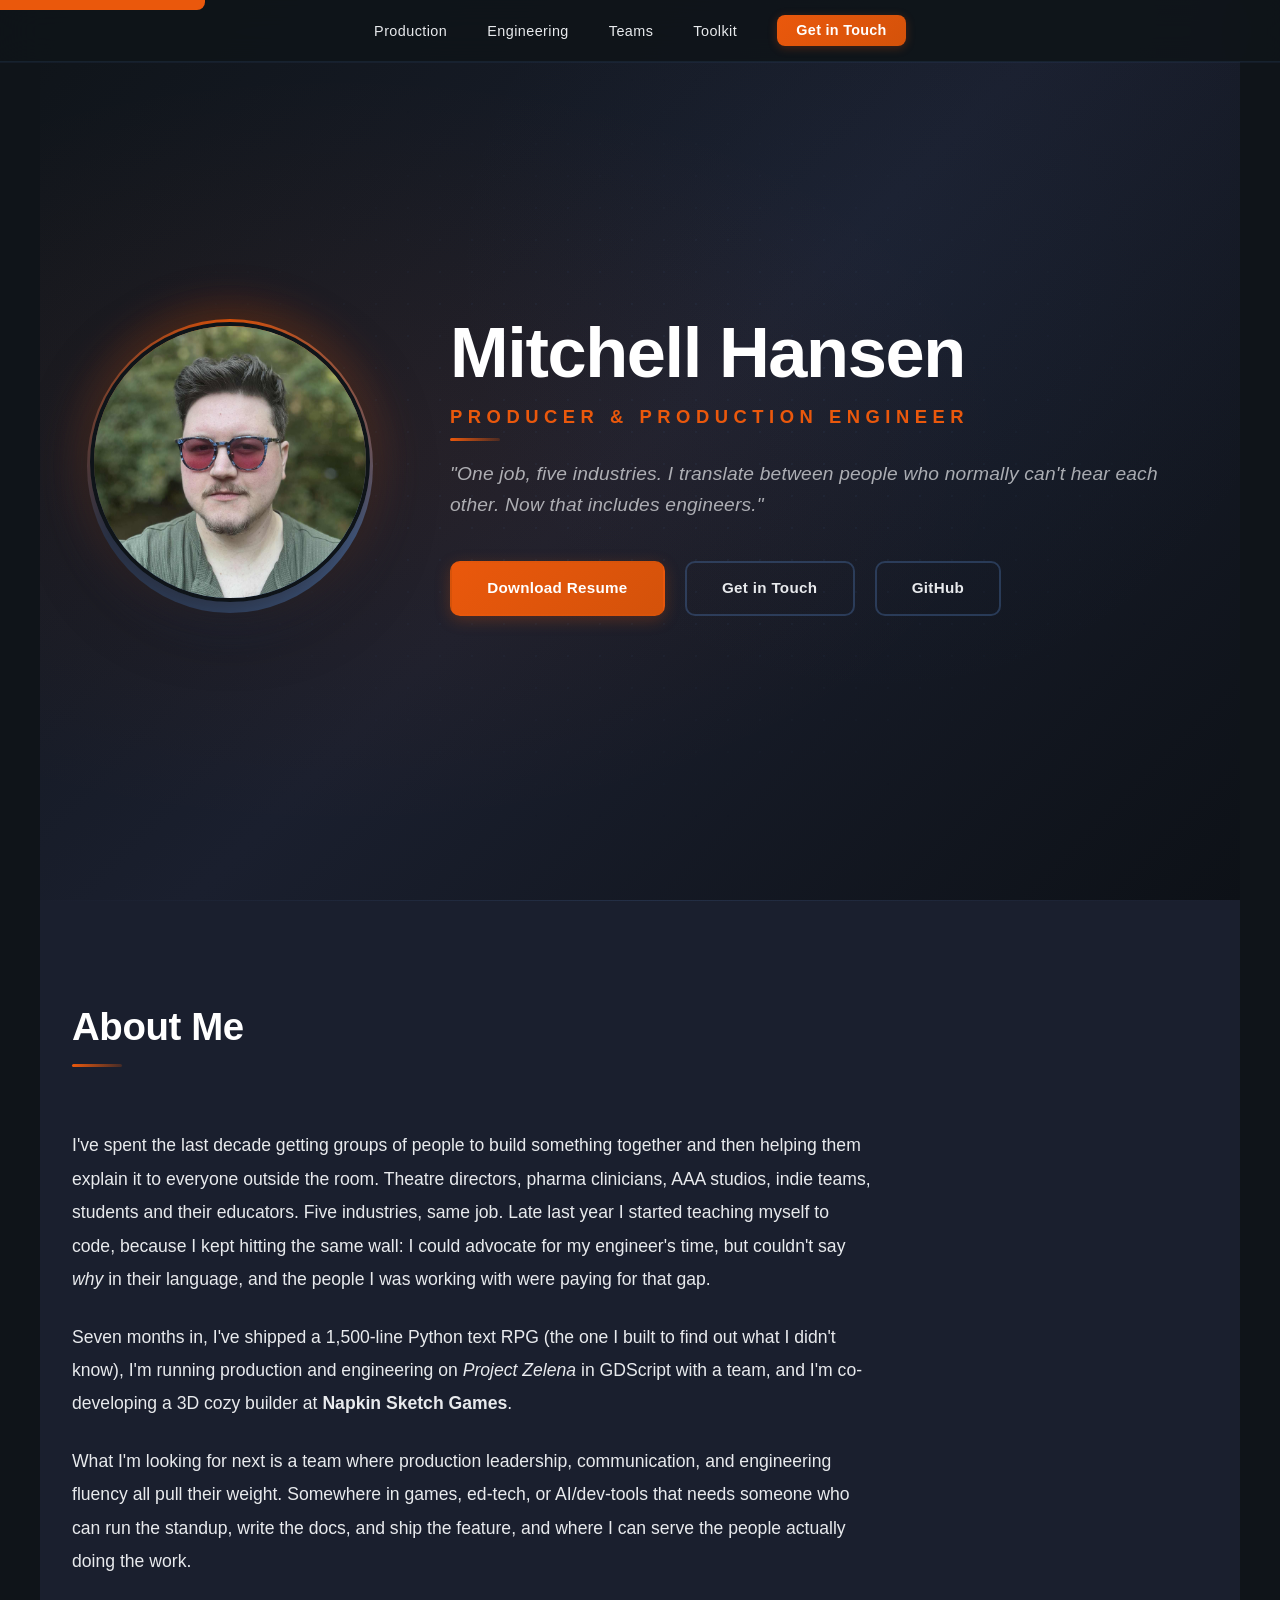
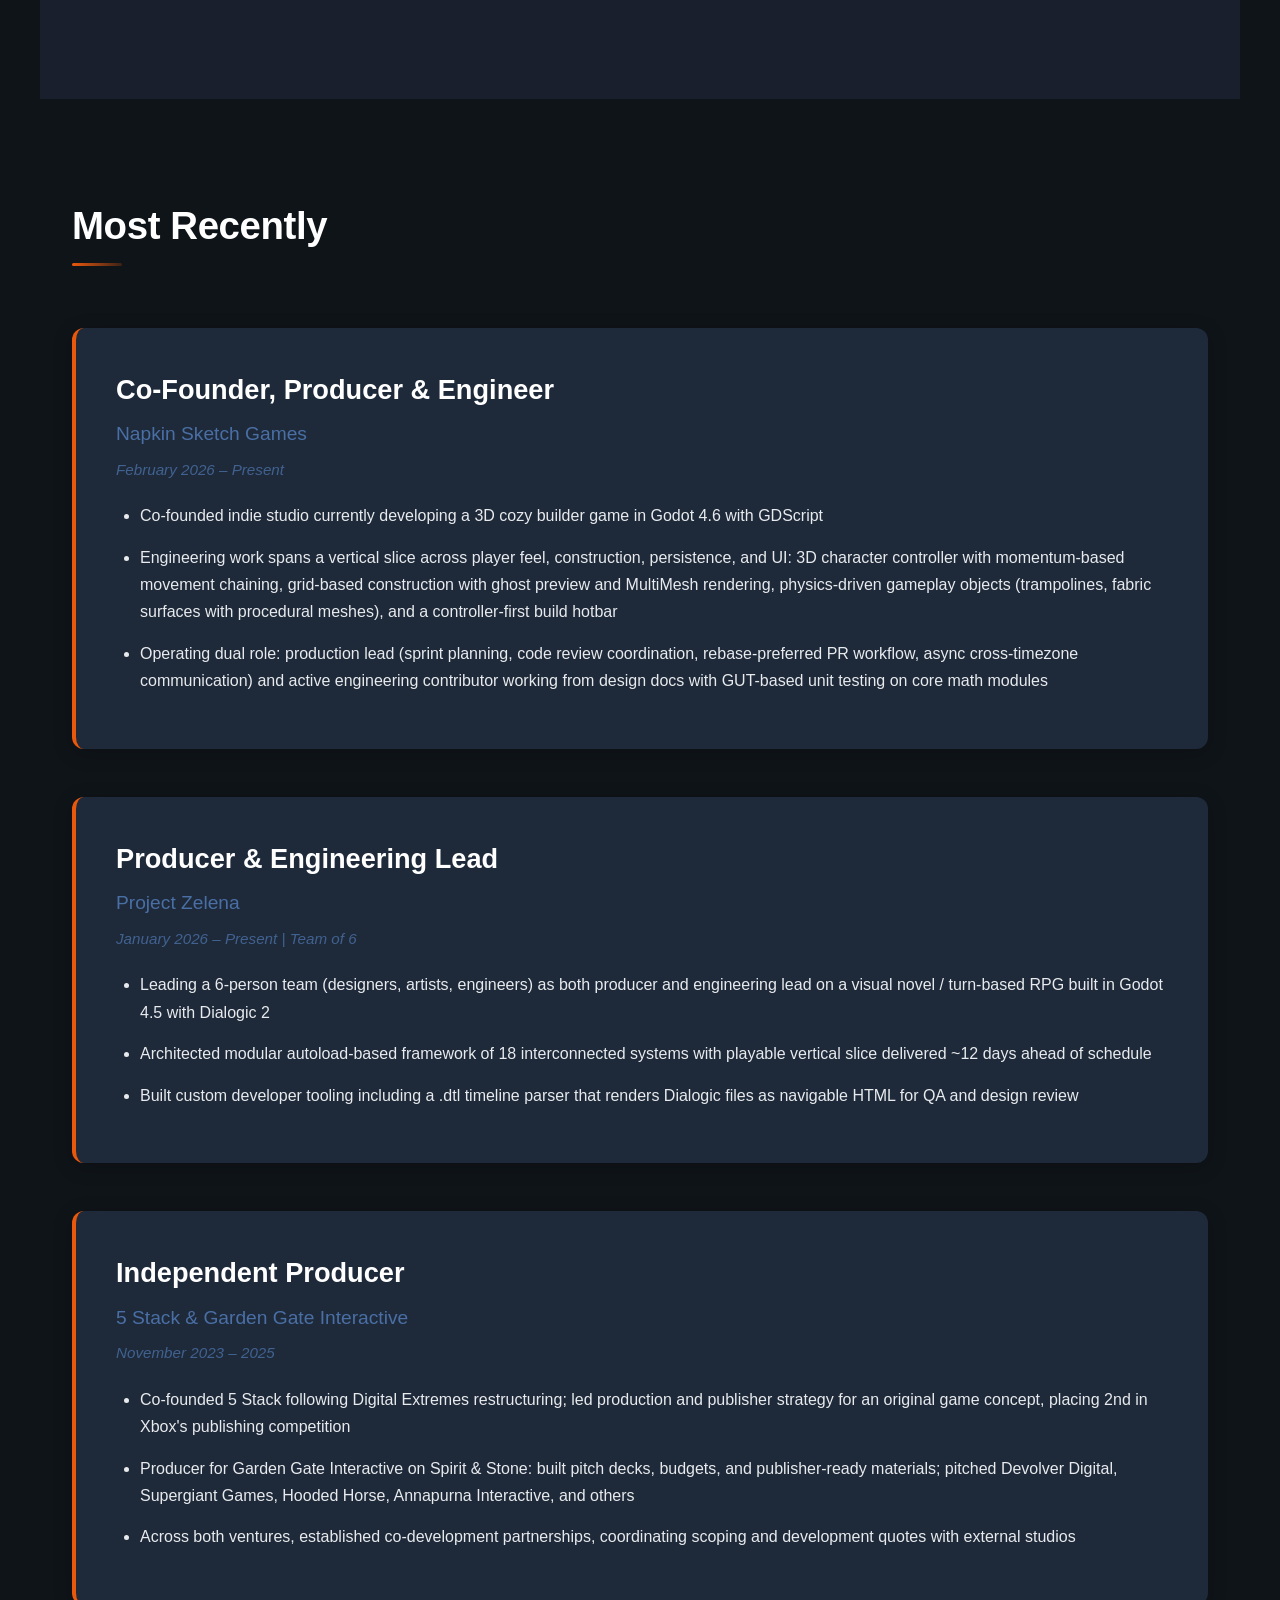
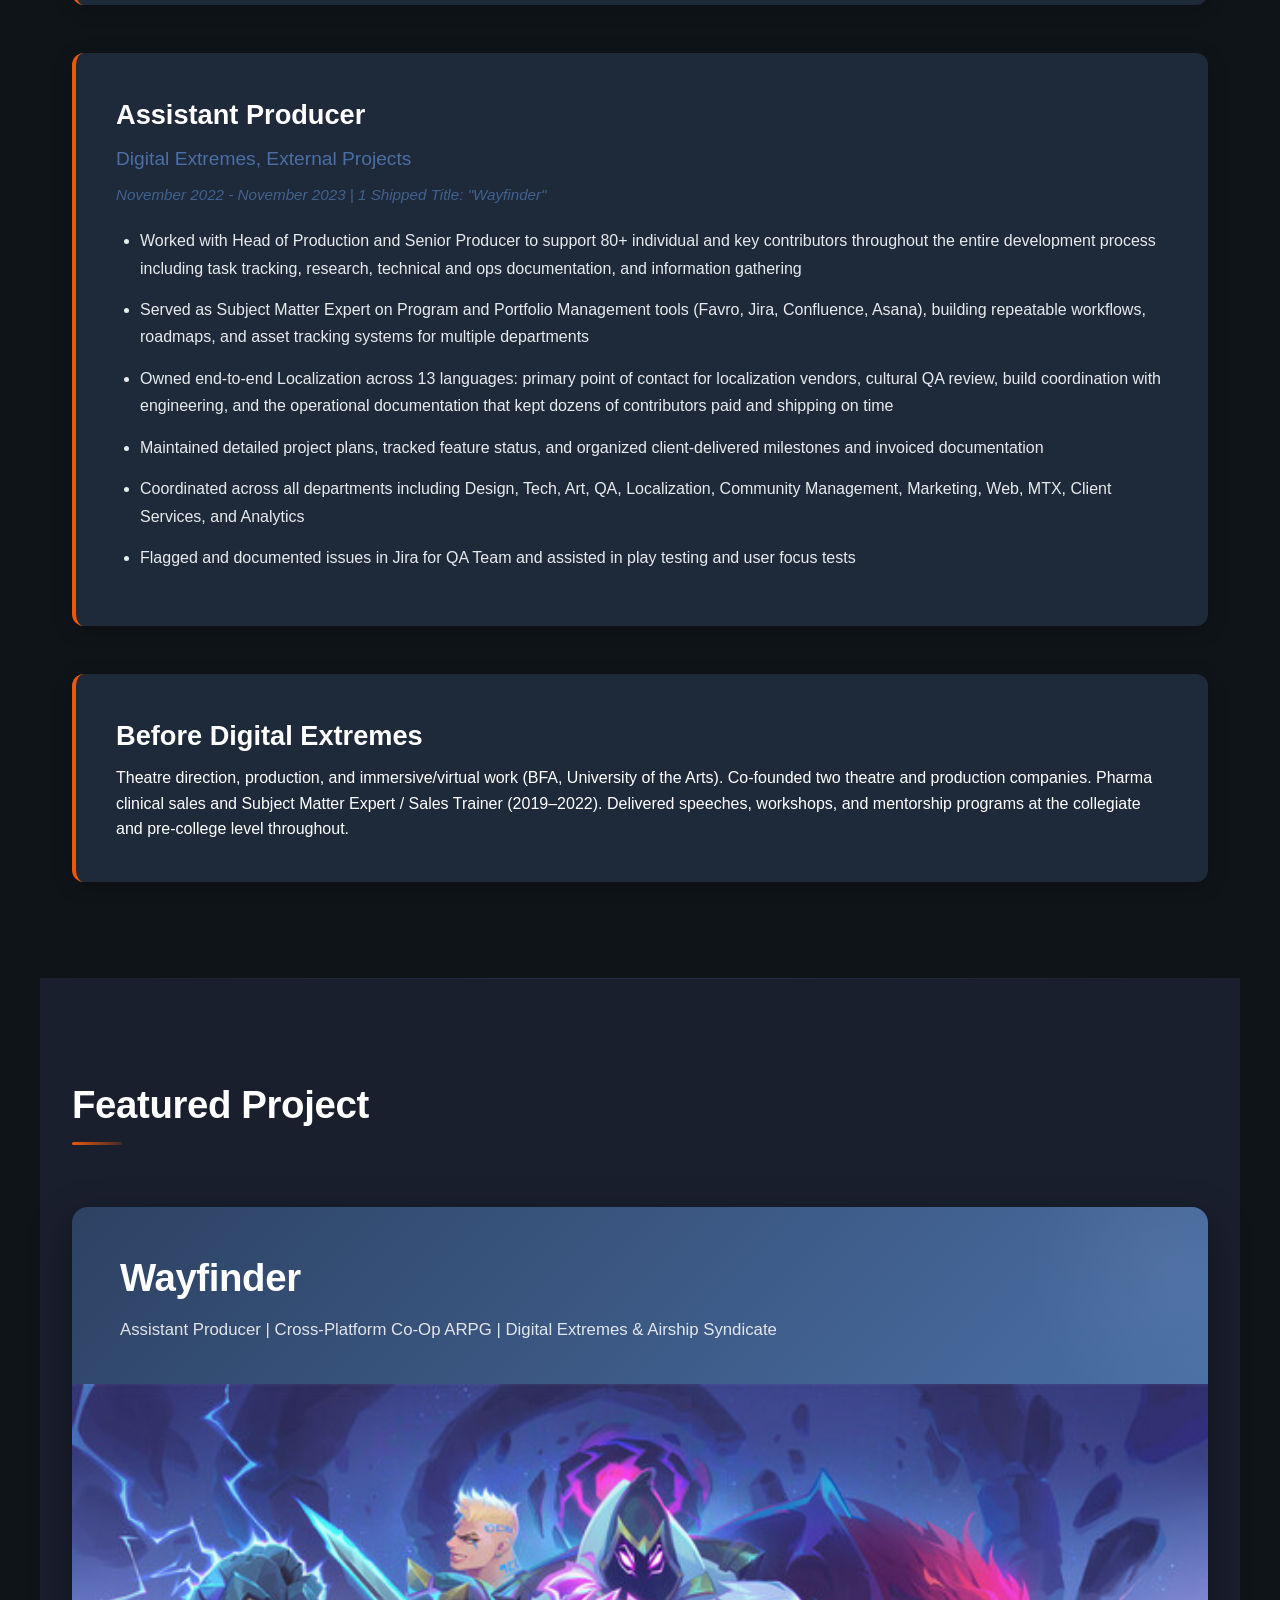
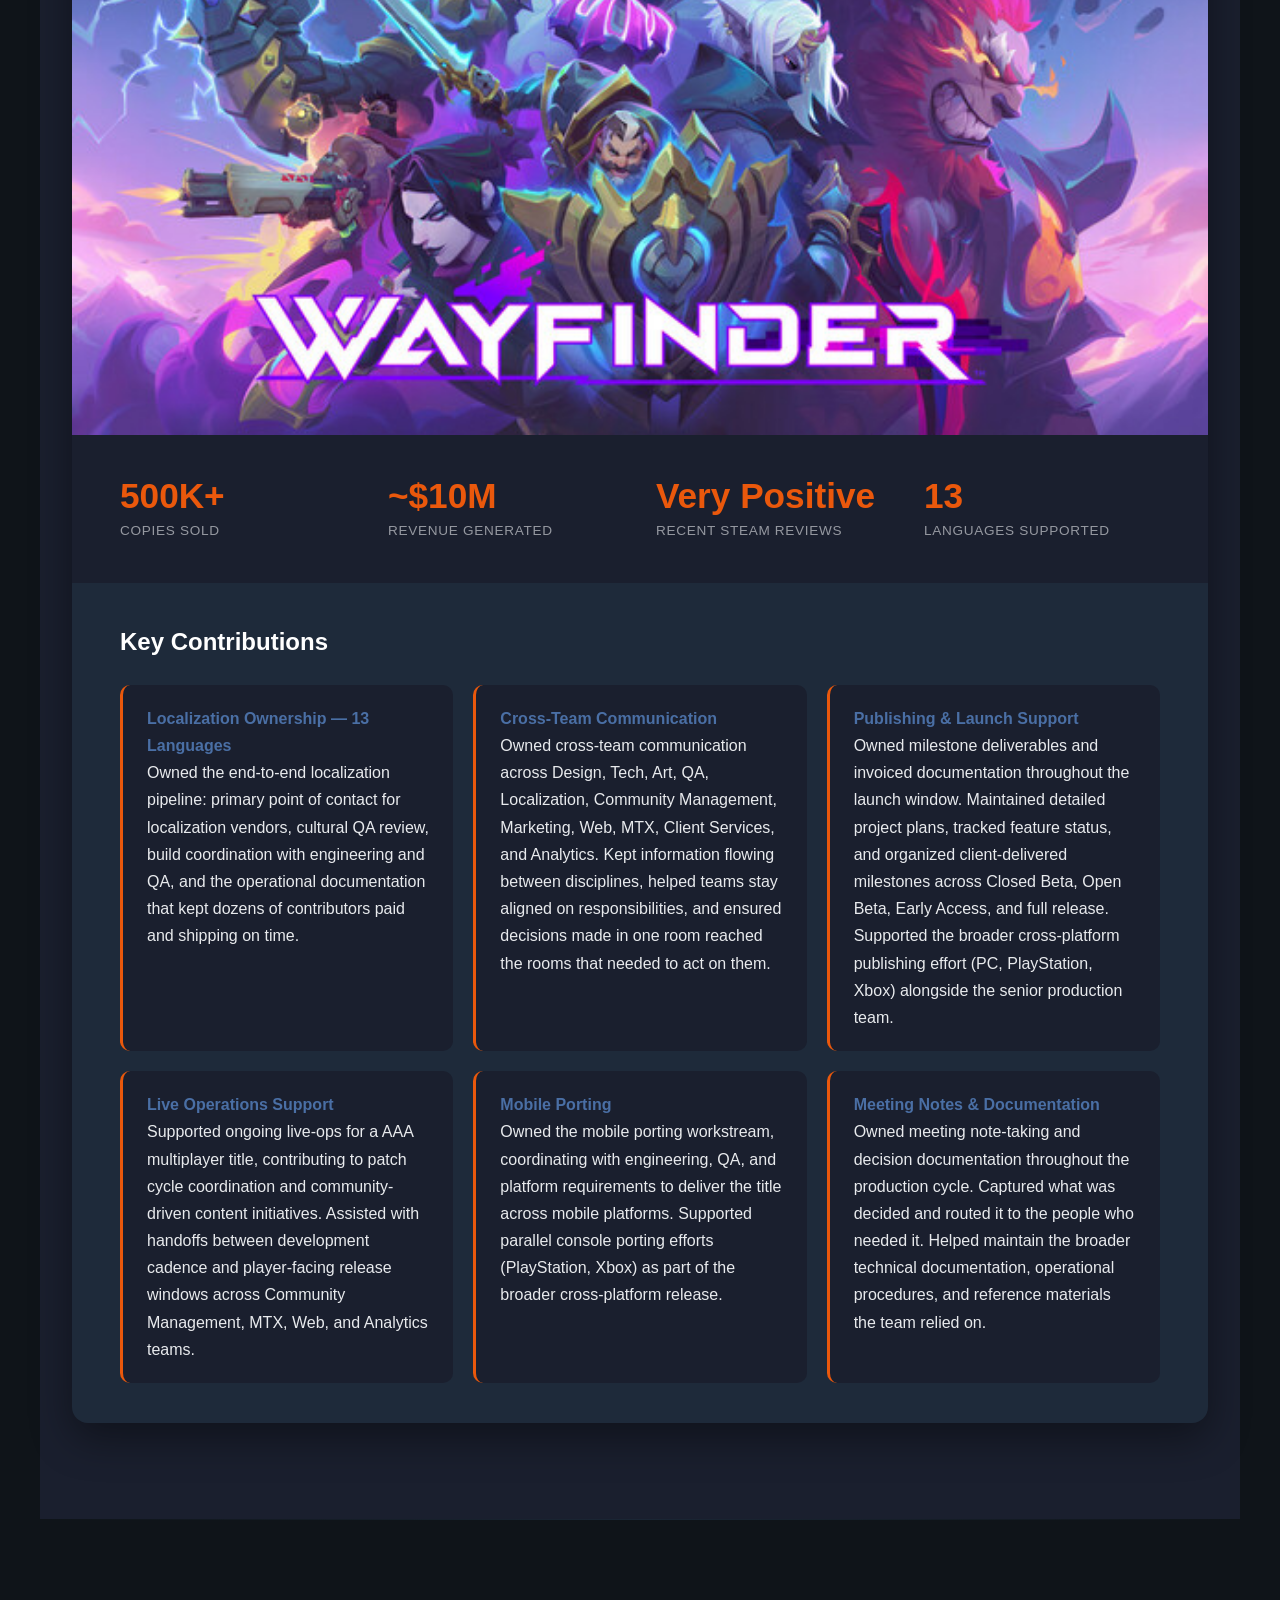
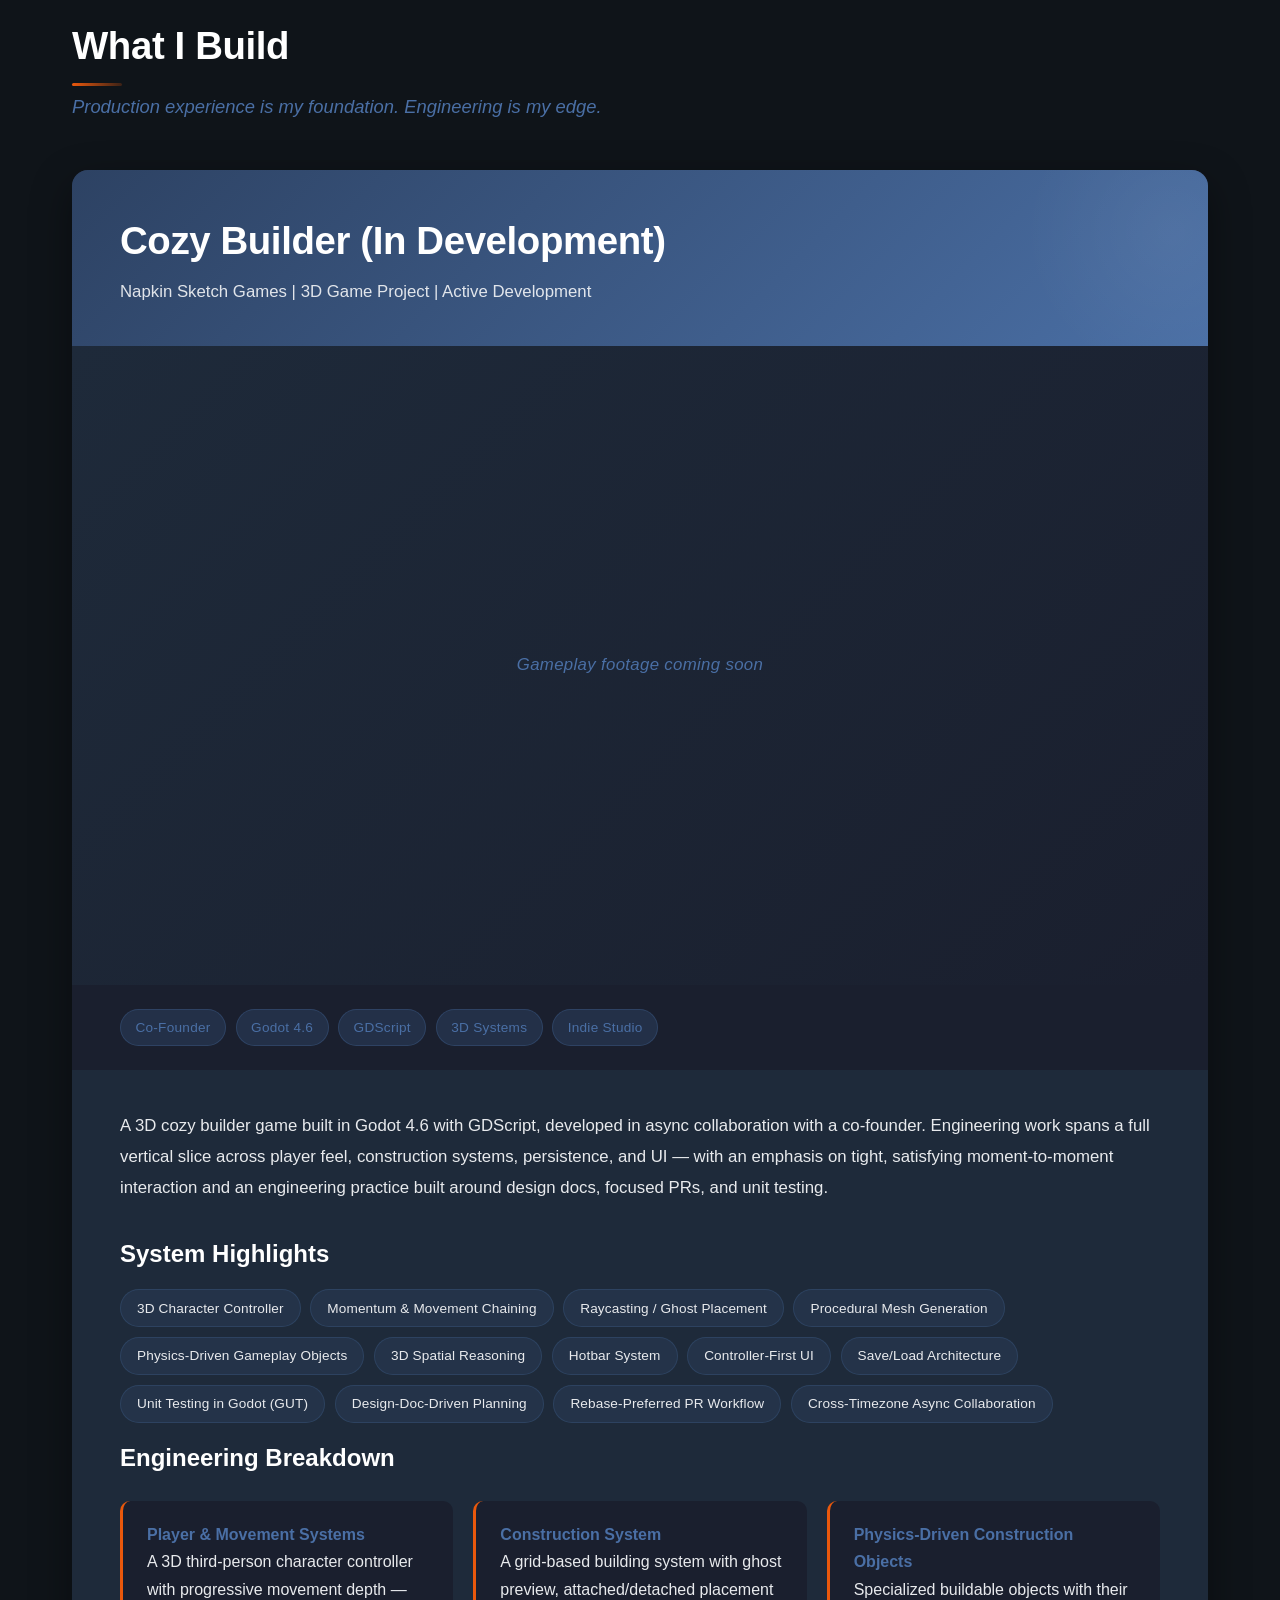
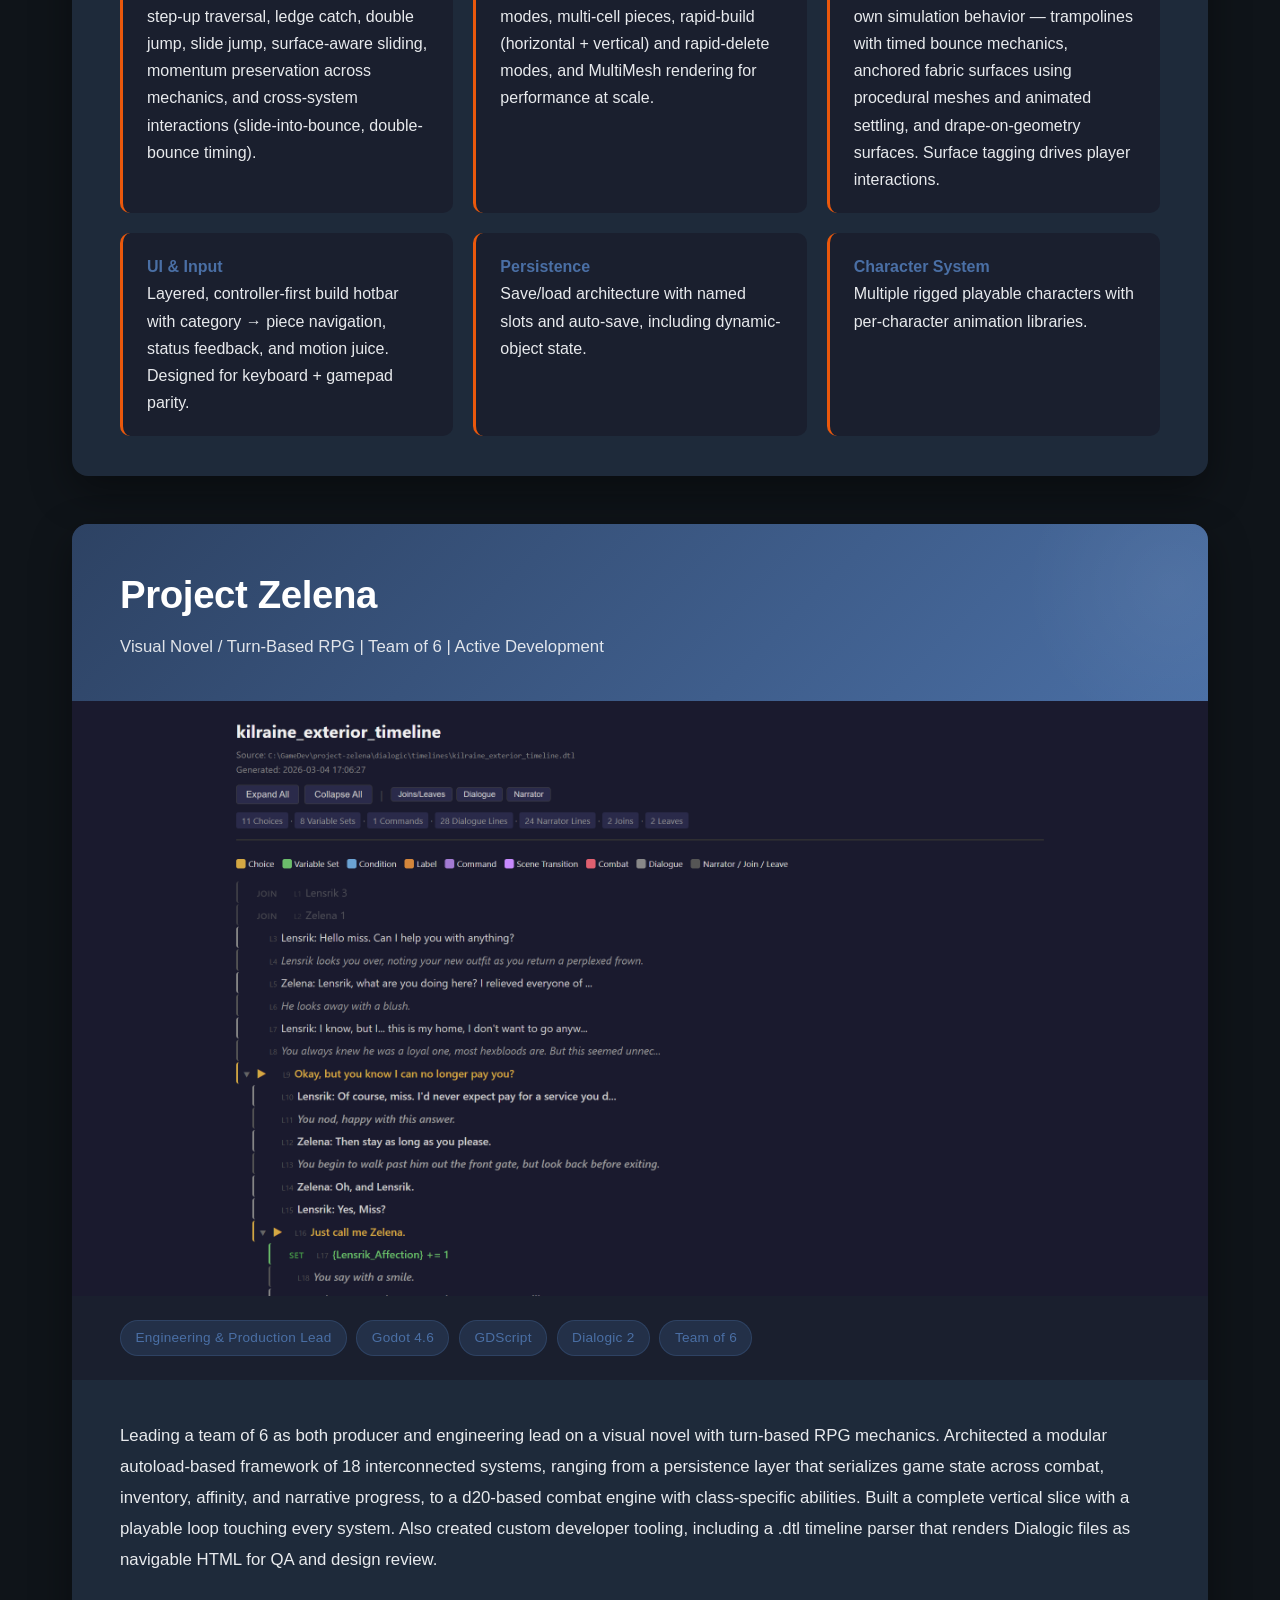
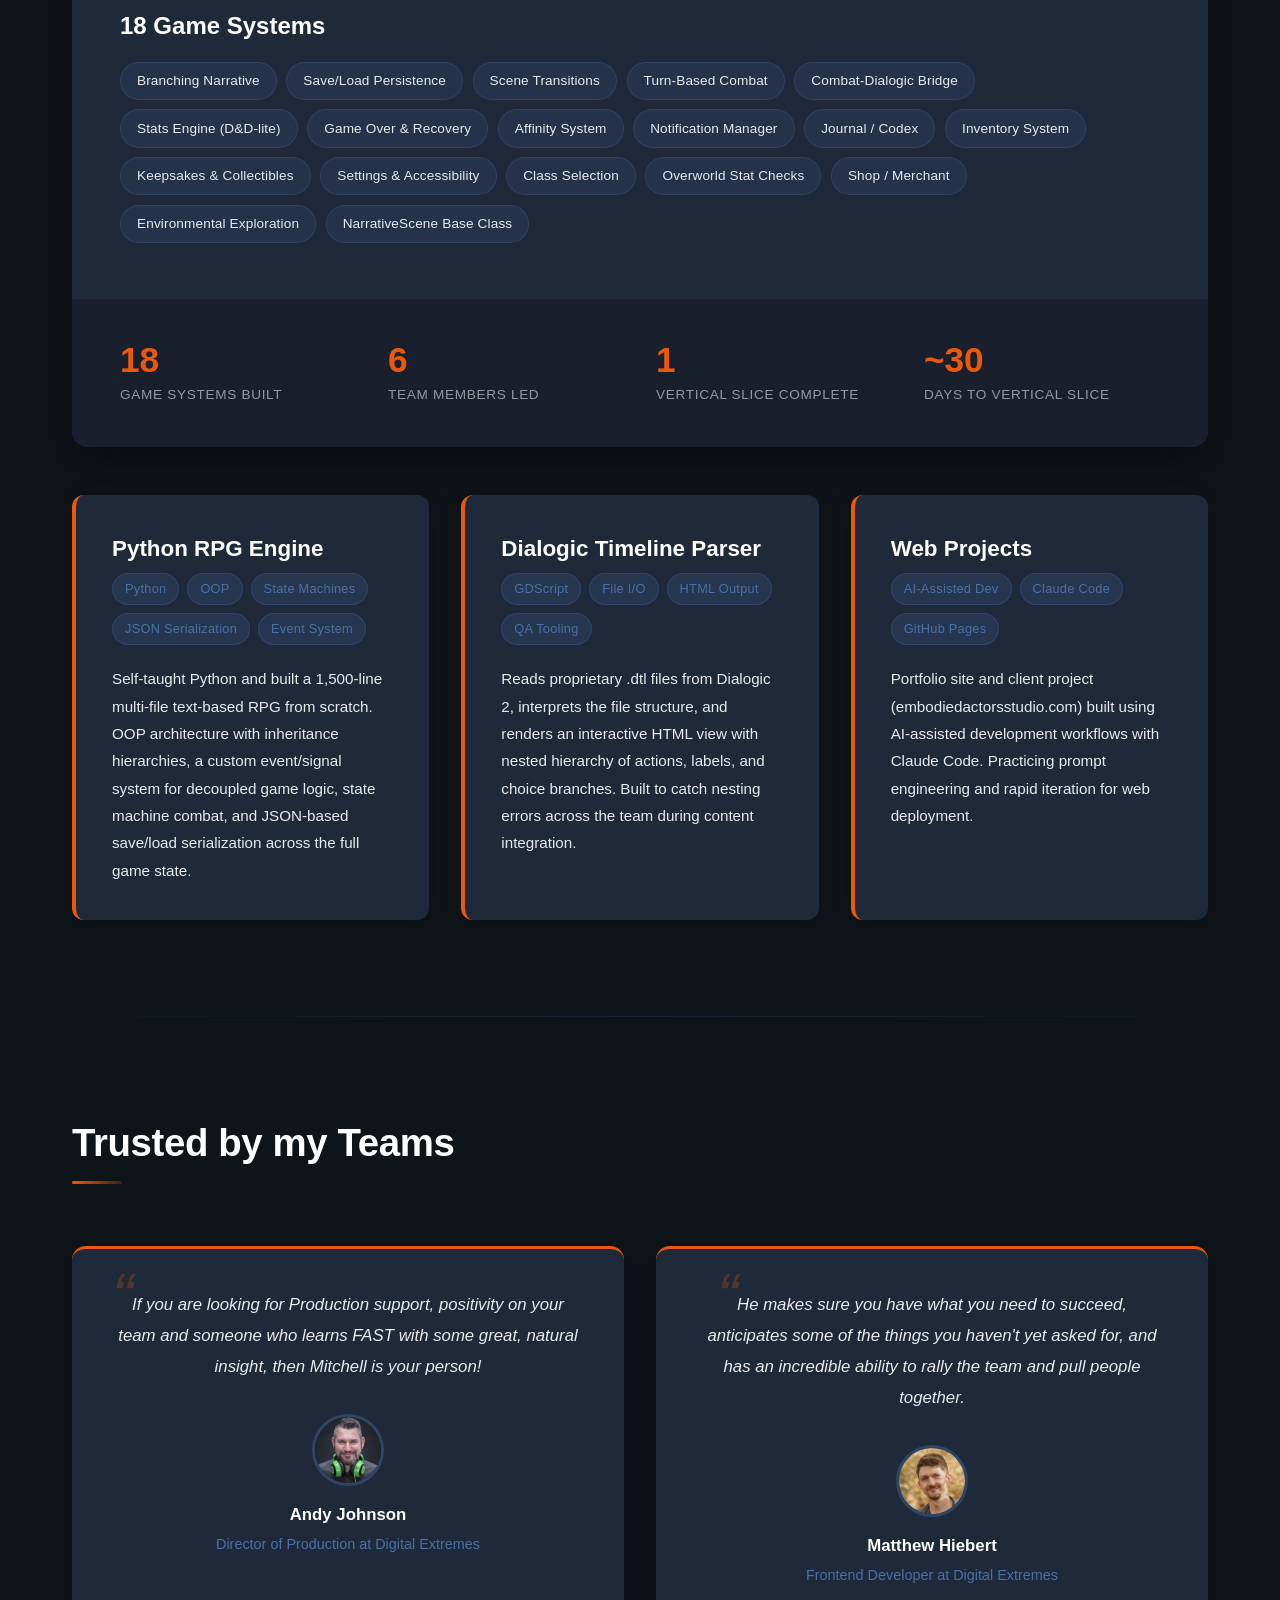
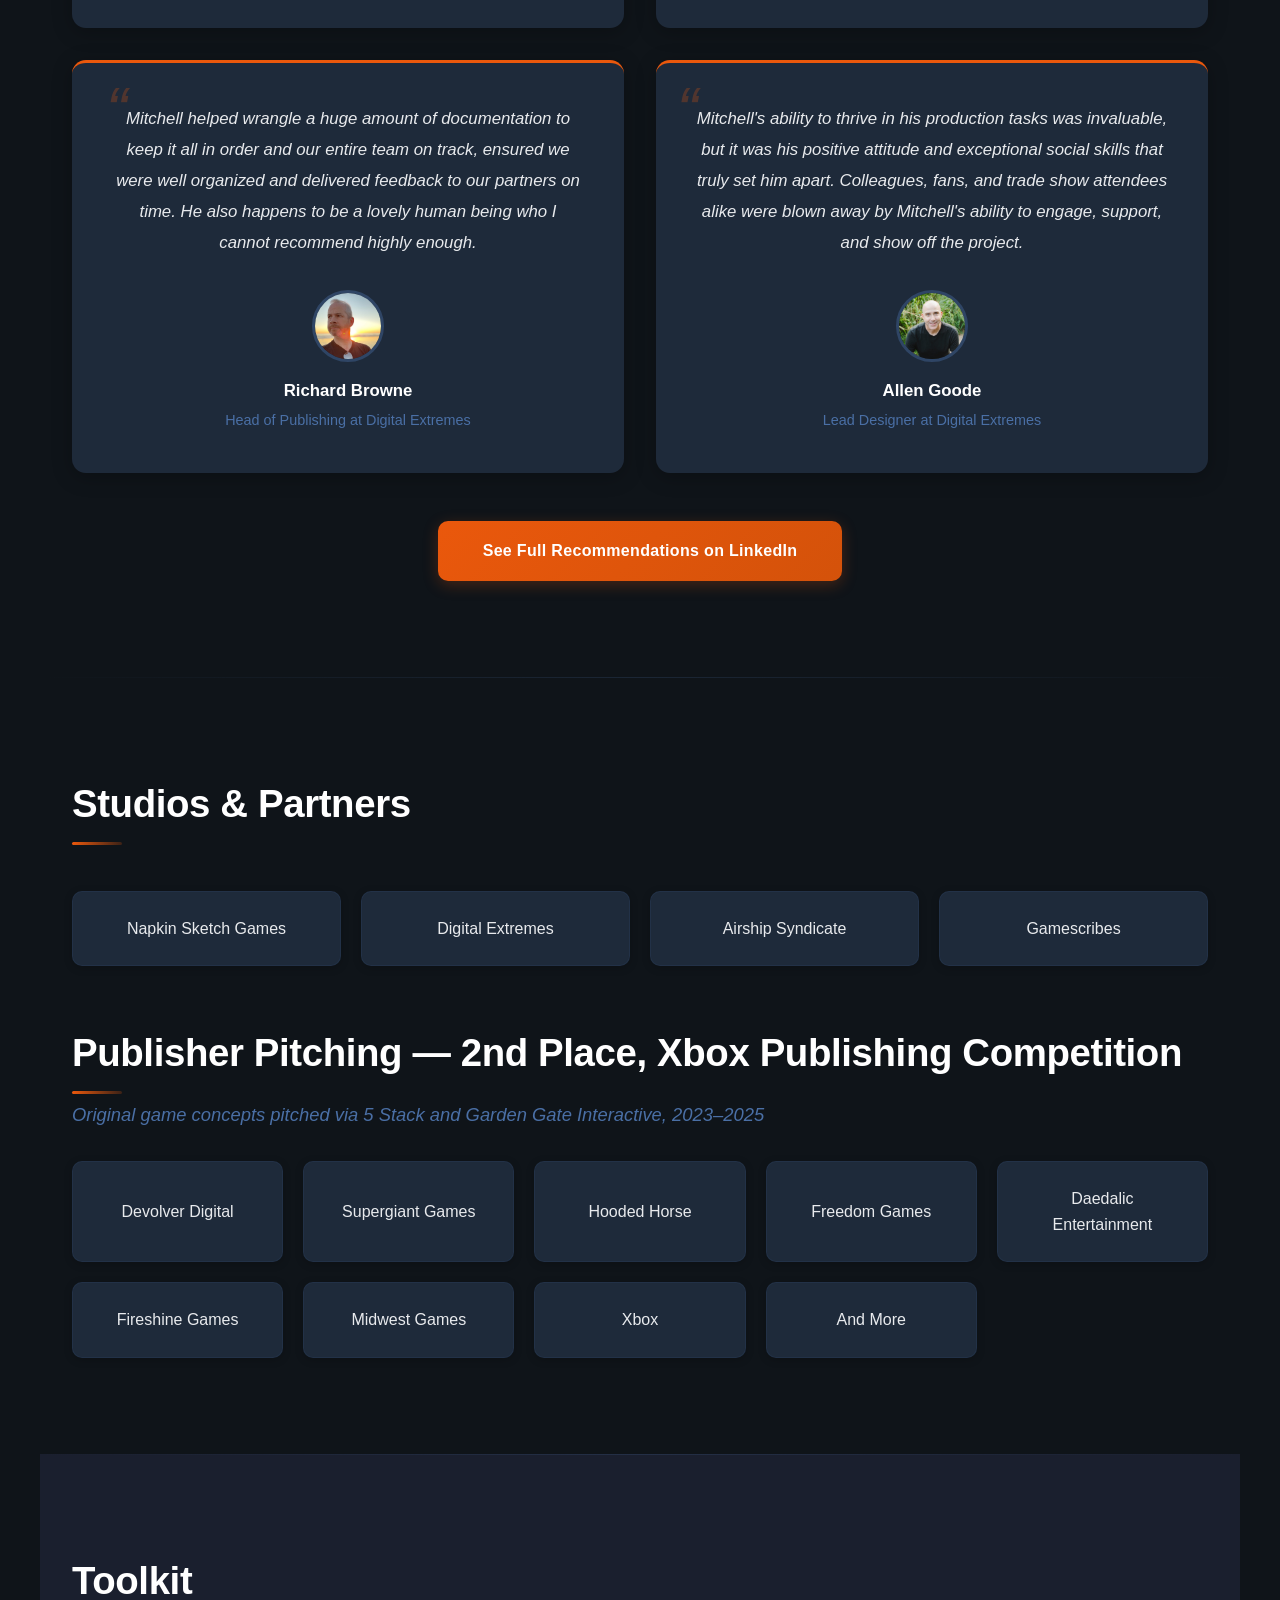
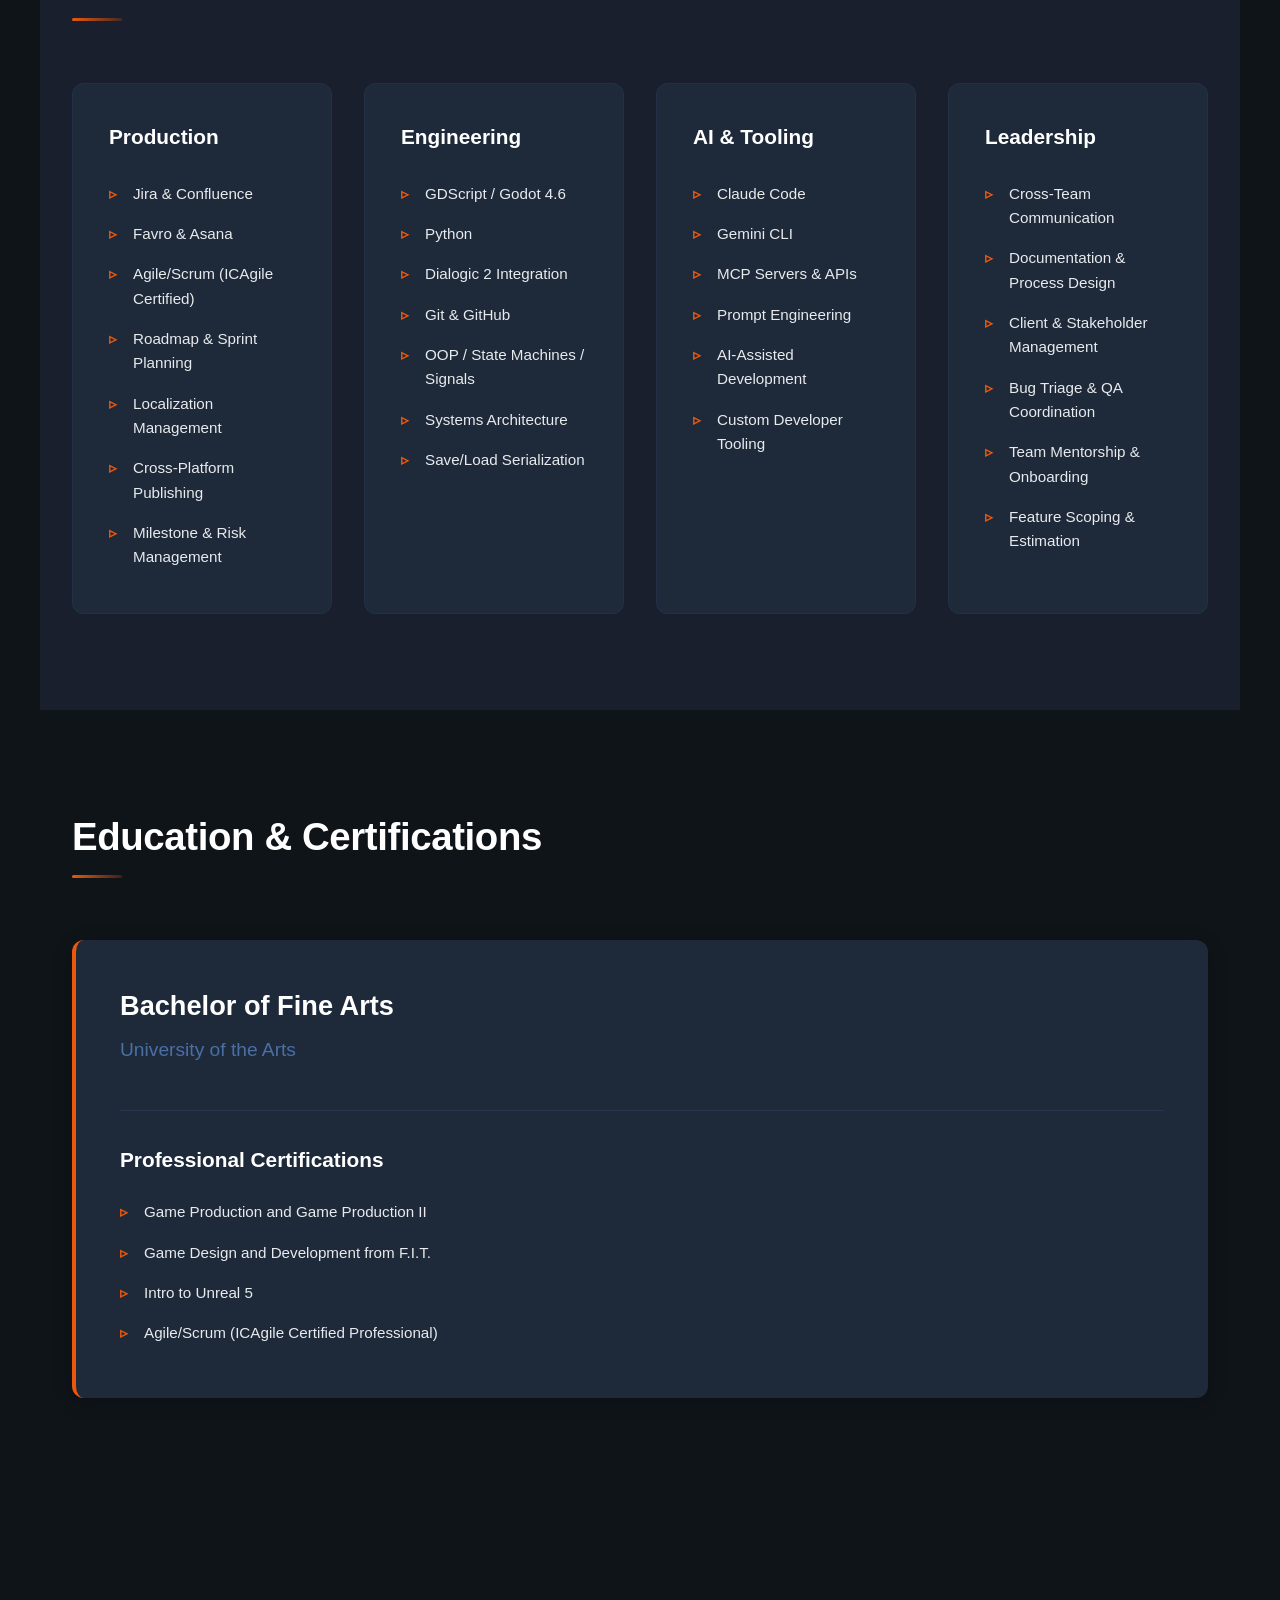
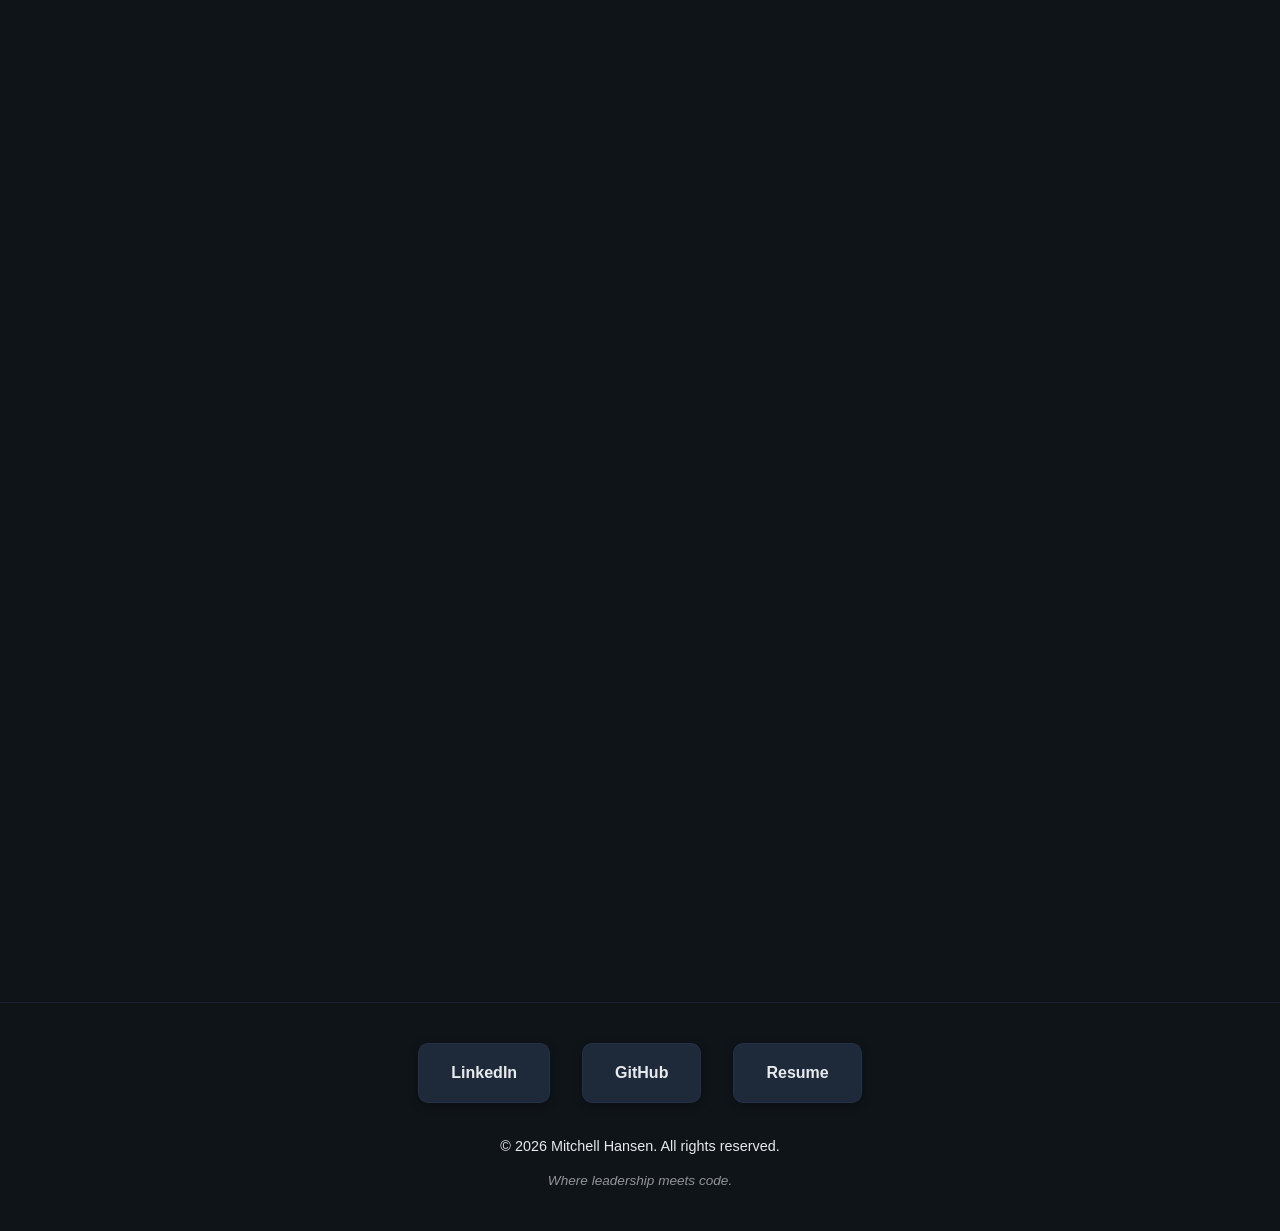
==== commit 10df806c: "Add 5 Stack/Garden Gate producer role; refine pitching & connect sections - Add "Independent Produce" ====
--- a/index.html
+++ b/index.html
@@ -132,6 +132,17 @@
         </div>
 
         <div class="experience-item">
+            <h3>Independent Producer</h3>
+            <h4>5 Stack &amp; Garden Gate Interactive</h4>
+            <p class="date">November 2023 – 2025</p>
+            <ul>
+                <li>Co-founded 5 Stack following Digital Extremes restructuring; led production and publisher strategy for an original game concept, placing 2nd in Xbox's publishing competition</li>
+                <li>Producer for Garden Gate Interactive on Spirit &amp; Stone: built pitch decks, budgets, and publisher-ready materials; pitched Devolver Digital, Supergiant Games, Hooded Horse, Annapurna Interactive, and others</li>
+                <li>Across both ventures, established co-development partnerships, coordinating scoping and development quotes with external studios</li>
+            </ul>
+        </div>
+
+        <div class="experience-item">
             <h3>Assistant Producer</h3>
             <h4>Digital Extremes, External Projects</h4>
             <p class="date">November 2022 - November 2023 | 1 Shipped Title: "Wayfinder"</p>
@@ -148,7 +159,7 @@
         <div class="experience-item experience-history">
             <h3>Before Digital Extremes</h3>
             <p>
-                Theatre direction, production, and immersive/virtual work (BFA, University of the Arts). Co-founded two theatre and production companies. Pharma clinical sales and Subject Matter Expert / Sales Trainer (2019–2022). Delivered speeches, workshops, and mentorship programs at the collegiate and pre-college level throughout. Pitched two original games to Xbox and major publishers; one placed second in Xbox's publishing competition.
+                Theatre direction, production, and immersive/virtual work (BFA, University of the Arts). Co-founded two theatre and production companies. Pharma clinical sales and Subject Matter Expert / Sales Trainer (2019–2022). Delivered speeches, workshops, and mentorship programs at the collegiate and pre-college level throughout.
             </p>
         </div>
     </section>
@@ -228,6 +239,20 @@
             <div class="project-header">
                 <h3>Cozy Builder (In Development)</h3>
                 <p>Napkin Sketch Games | 3D Game Project | Active Development</p>
+            </div>
+
+            <!--
+                Gameplay video placeholder. Capture pillowfort-gameplay.mp4 and drop it in
+                the site root to replace this. Until the file exists, the styled placeholder
+                below shows through the transparent <video> so the layout never breaks.
+                Note: CSP blocks inline JS handlers, so graceful fallback is CSS-only.
+            -->
+            <div class="project-banner video-banner">
+                <span class="video-placeholder-label">Gameplay footage coming soon</span>
+                <video class="banner-video" muted autoplay loop playsinline>
+                    <source src="pillowfort-gameplay.mp4" type="video/mp4">
+                    Your browser doesn't support embedded video.
+                </video>
             </div>
 
             <div class="zelena-tags">
@@ -481,14 +506,10 @@
                 <div class="company-item"><h5>Digital Extremes</h5></div>
                 <div class="company-item"><h5>Airship Syndicate</h5></div>
                 <div class="company-item"><h5>Gamescribes</h5></div>
-                <div class="company-item"><h5>Nitro</h5></div>
-                <div class="company-item"><h5>Sony</h5></div>
-                <div class="company-item"><h5>Microsoft</h5></div>
-                <div class="company-item"><h5>Apple</h5></div>
-                <div class="company-item"><h5>Google Play</h5></div>
-            </div>
-
-            <h2>Companies I've Pitched To</h2>
+            </div>
+
+            <h2>Publisher Pitching — 2nd Place, Xbox Publishing Competition</h2>
+            <p class="section-subtitle">Original game concepts pitched via 5 Stack and Garden Gate Interactive, 2023–2025</p>
             <div class="companies-grid">
                 <div class="company-item"><h5>Devolver Digital</h5></div>
                 <div class="company-item"><h5>Supergiant Games</h5></div>
@@ -499,17 +520,6 @@
                 <div class="company-item"><h5>Midwest Games</h5></div>
                 <div class="company-item"><h5>Xbox</h5></div>
                 <div class="company-item"><h5>And More</h5></div>
-            </div>
-
-            <h2>Studios That Have Engaged My Candidacy</h2>
-            <div class="companies-grid">
-                <div class="company-item"><h5>2K Games</h5></div>
-                <div class="company-item"><h5>Electronic Arts</h5></div>
-                <div class="company-item"><h5>Blizzard Entertainment</h5></div>
-                <div class="company-item"><h5>Amazon Games</h5></div>
-                <div class="company-item"><h5>Rockstar Games</h5></div>
-                <div class="company-item"><h5>Naughty Dog</h5></div>
-                <div class="company-item"><h5>Firaxis Games</h5></div>
             </div>
     </div>
 
@@ -597,7 +607,7 @@
         <h2>Let's Connect</h2>
         <div class="contact-content">
             <p class="contact-intro">
-                <strong>What I'm looking for:</strong> A producer or production engineering role at a games studio, ed-tech company, or AI/dev-tools team that values both leadership and engineering fluency. Open to Producer, Associate Producer, Senior Producer, Technical Producer, Production Engineer, Technical PM, or adjacent shapes.
+                <strong>What I'm looking for:</strong> A producer or production engineering role at a games studio, ed-tech company, or AI/dev-tools team that values both leadership and engineering fluency. Open to Producer, Technical Producer, or Technical Program Manager roles.
             </p>
             <p class="contact-intro">
                 <strong>Location:</strong> Based in Virginia (Eastern Time). Remote preferred, open to DC-area hybrid, open to relocation for the right team.
--- a/styles.css
+++ b/styles.css
@@ -500,6 +500,39 @@
     width: 100%;
     height: auto;
     display: block;
+}
+
+/* Video banner: styled placeholder shows until pillowfort-gameplay.mp4 exists.
+   The <video> layers on top and is transparent when its source is missing, so
+   the caption + gradient behind it stay visible and the layout never breaks. */
+.video-banner {
+    position: relative;
+    aspect-ratio: 16 / 9;
+    overflow: hidden;
+    background: linear-gradient(135deg, var(--medium-blue) 0%, var(--darker-blue) 100%);
+}
+
+.video-banner .banner-video {
+    position: absolute;
+    inset: 0;
+    width: 100%;
+    height: 100%;
+    display: block;
+    object-fit: cover;
+    background: transparent;
+}
+
+.video-banner .video-placeholder-label {
+    position: absolute;
+    inset: 0;
+    display: flex;
+    align-items: center;
+    justify-content: center;
+    color: var(--light-blue);
+    font-style: italic;
+    font-size: 1.05rem;
+    letter-spacing: 0.02em;
+    pointer-events: none;
 }
 
 .project-stats {
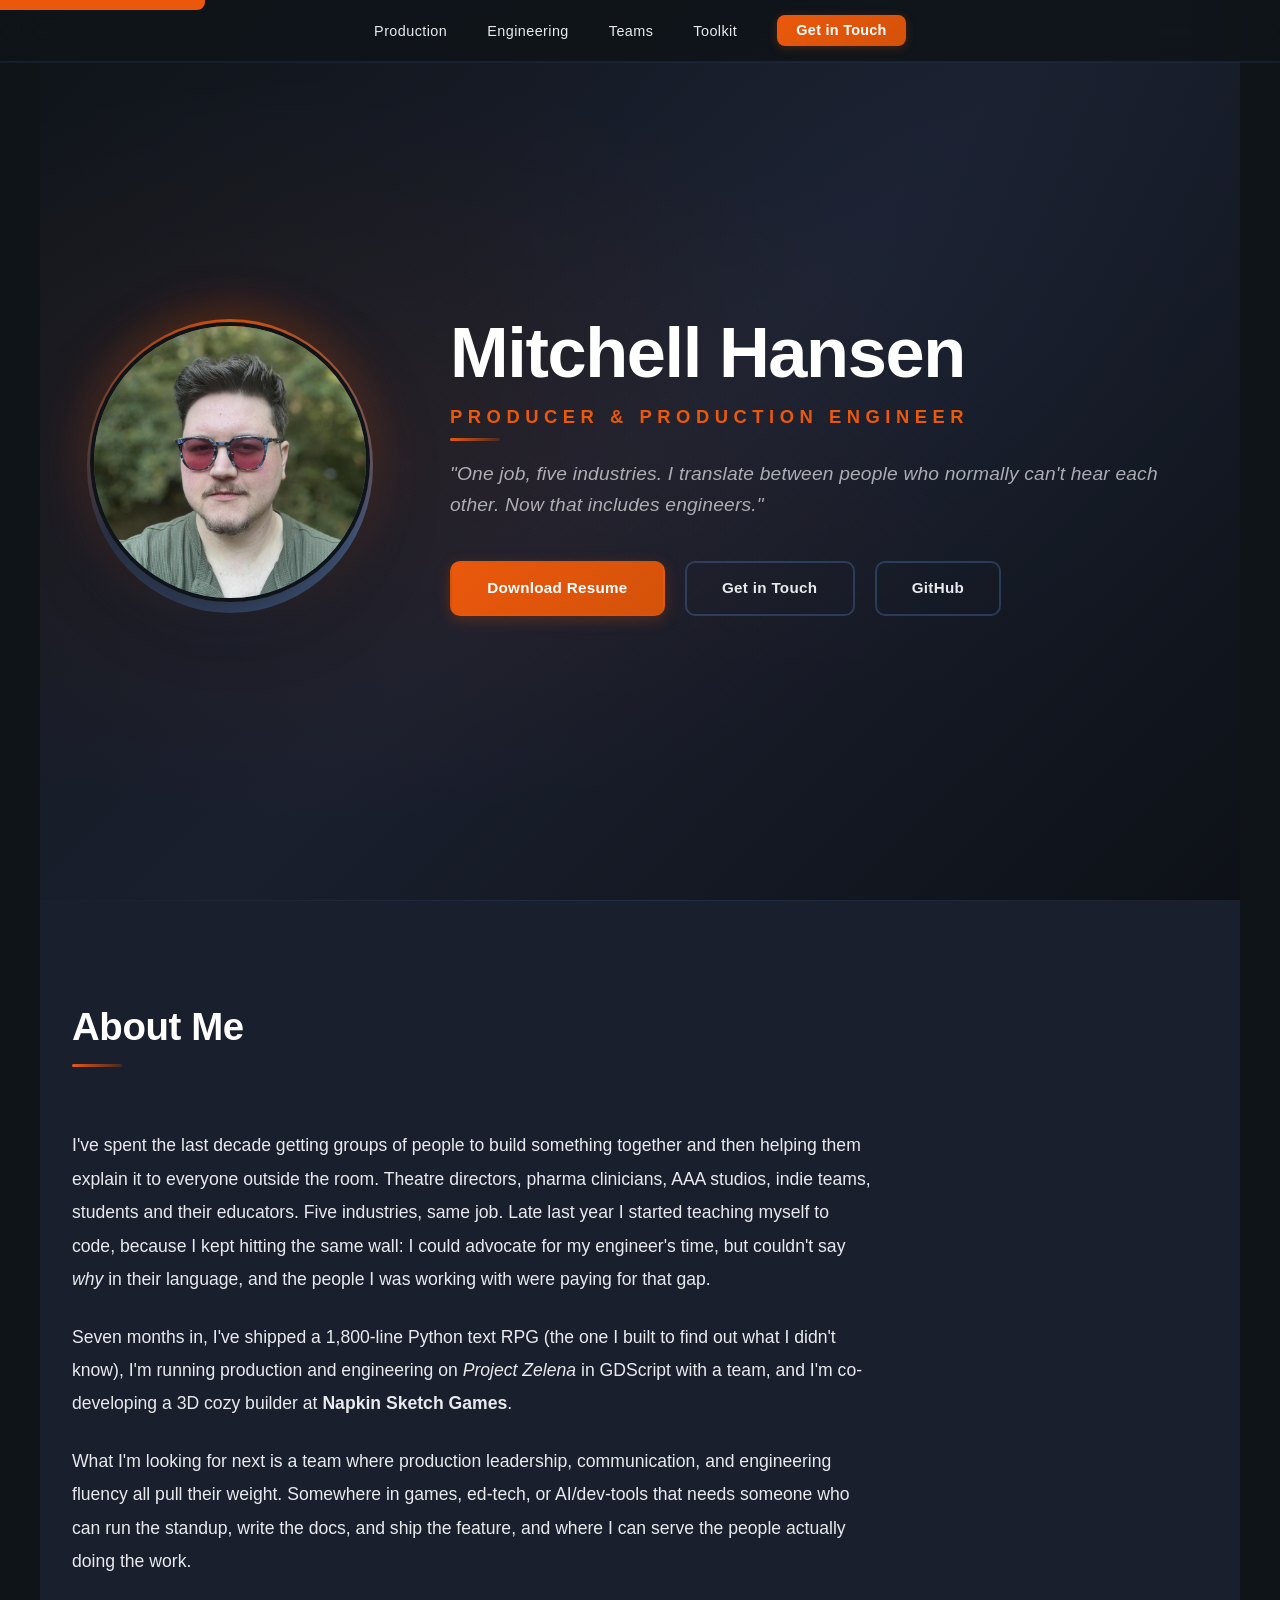
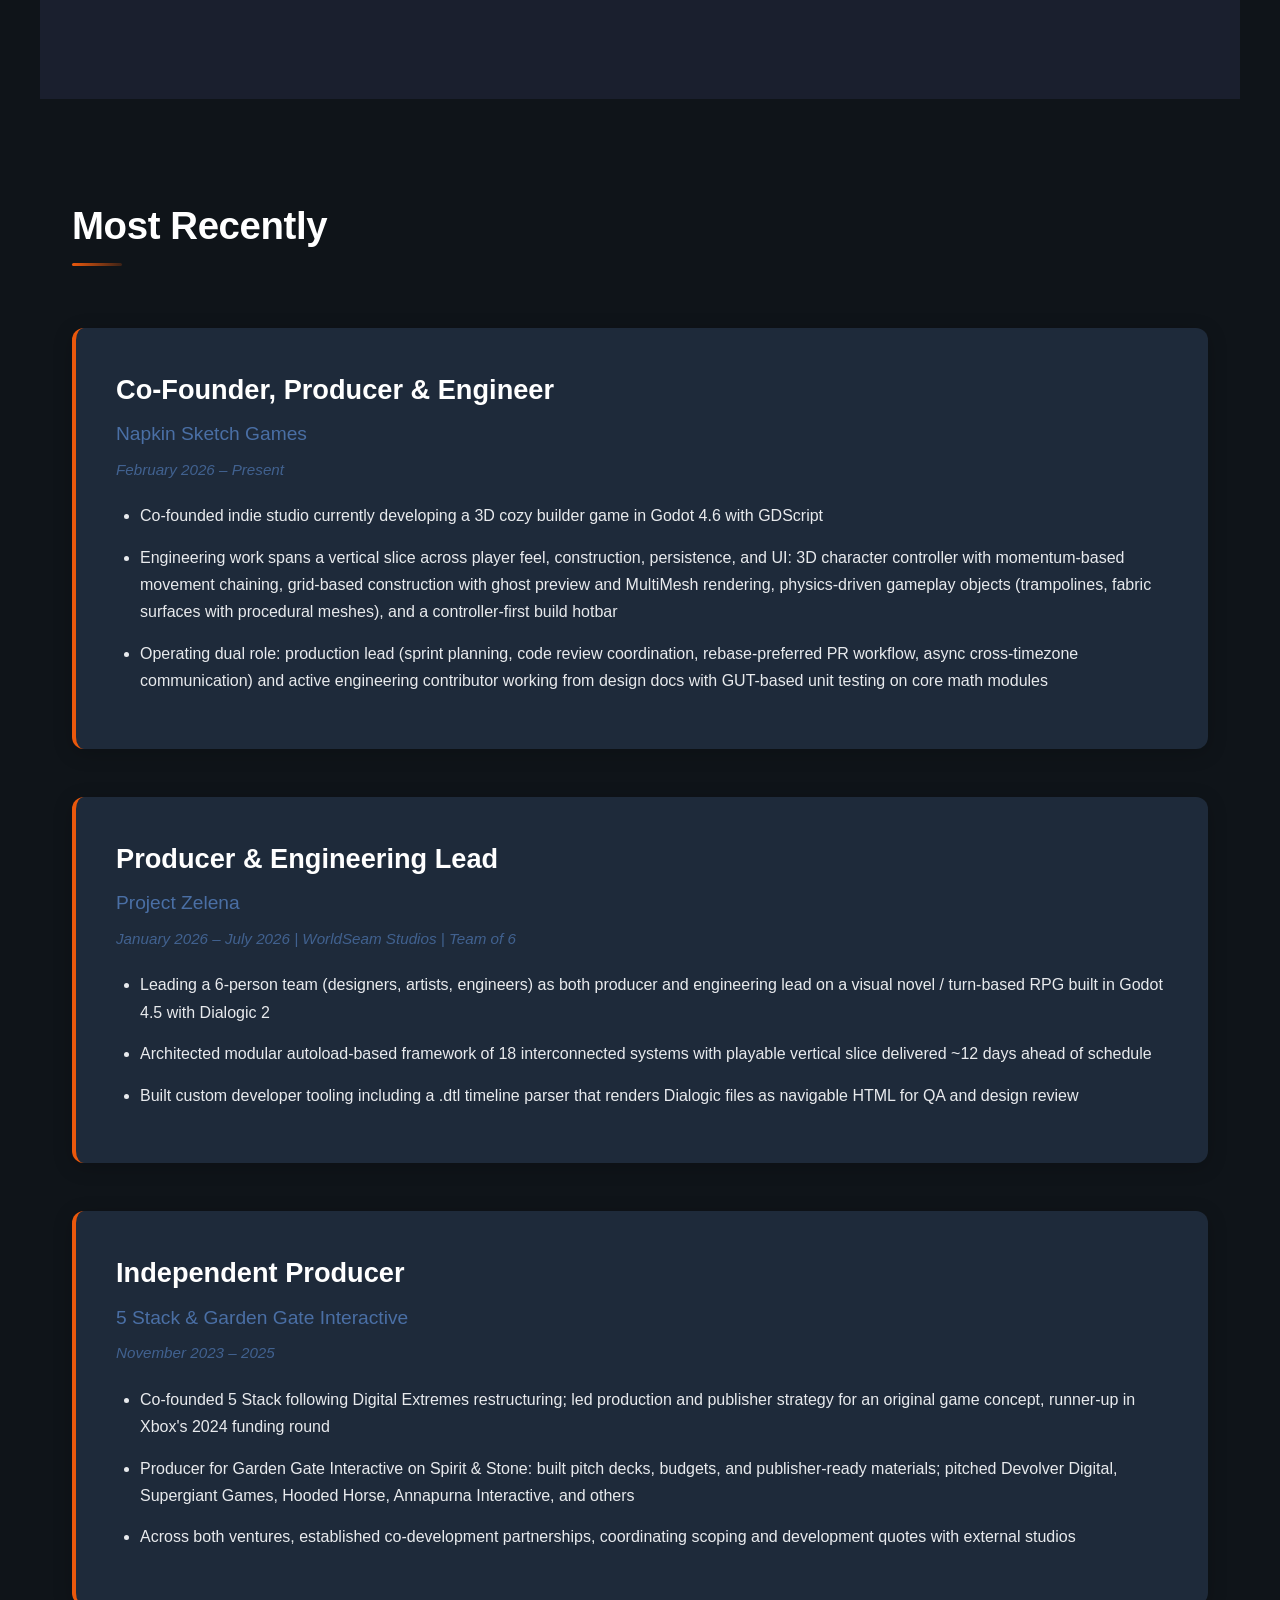
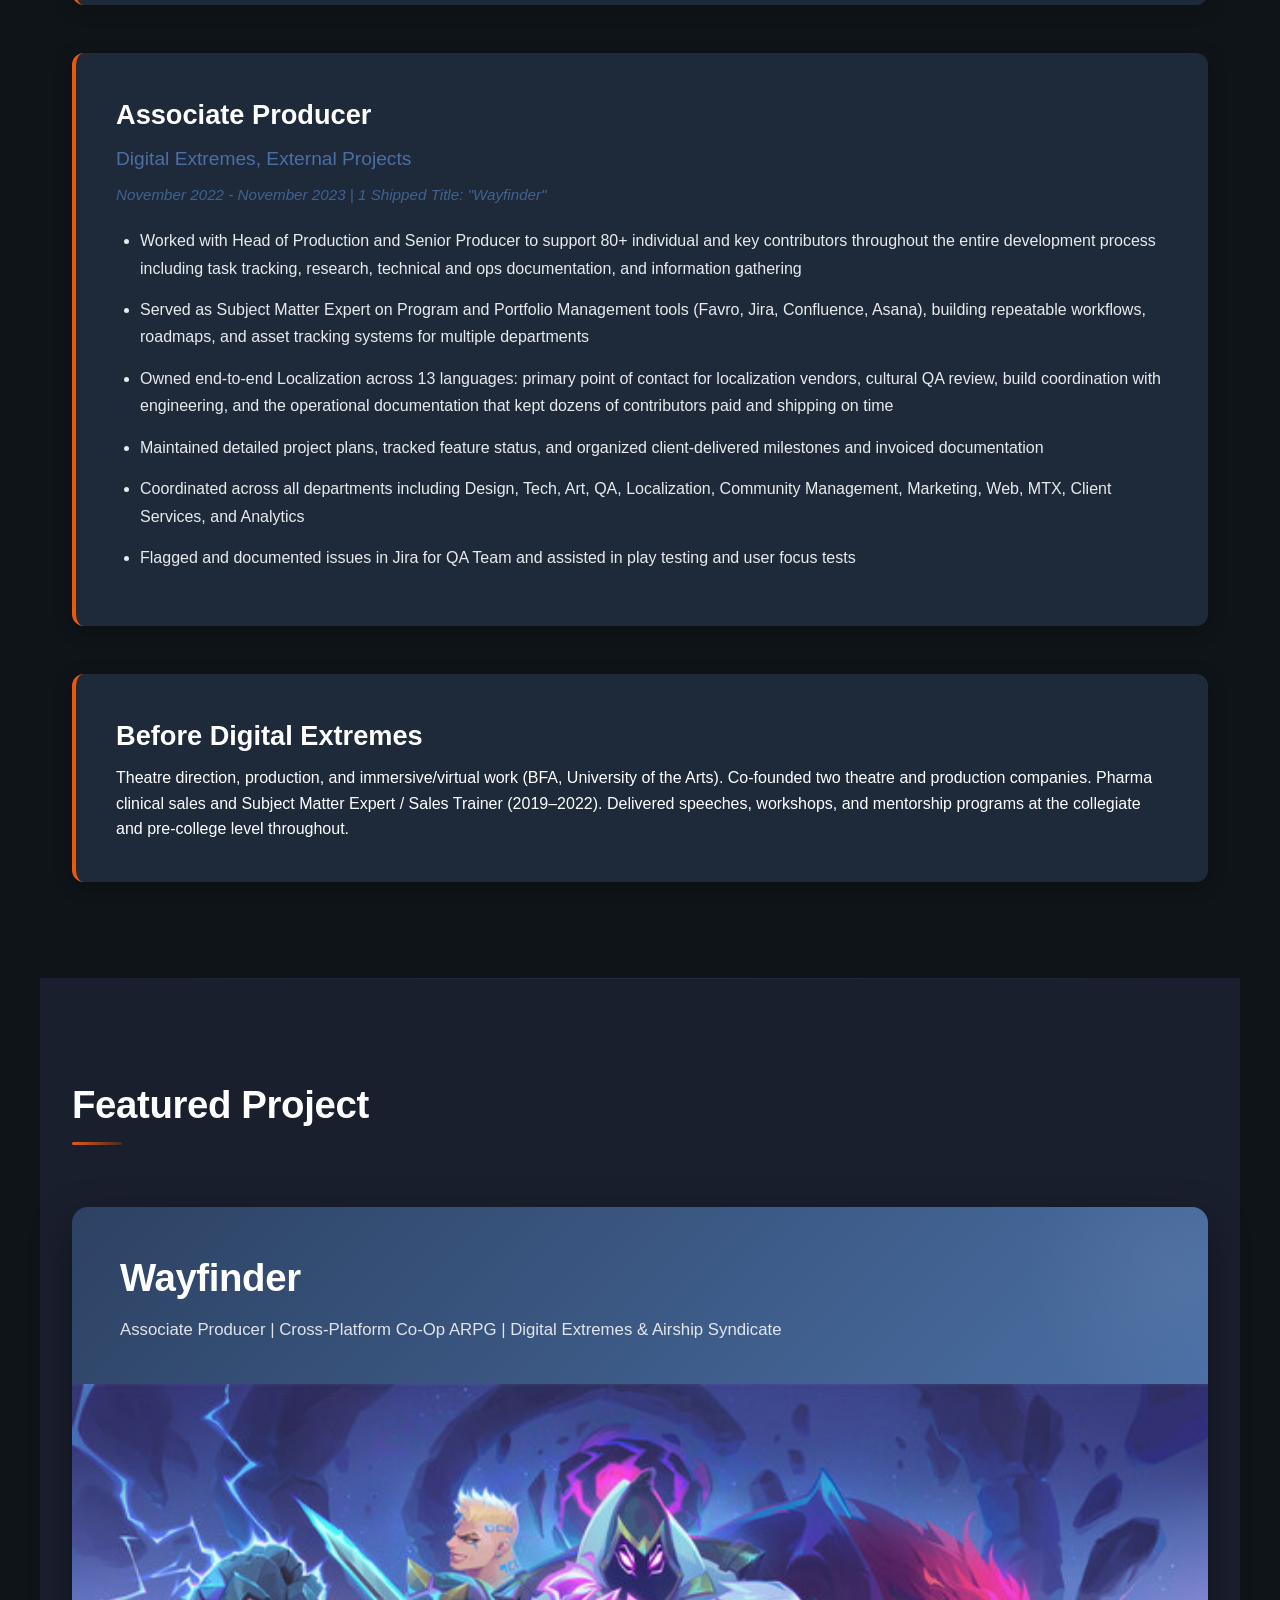
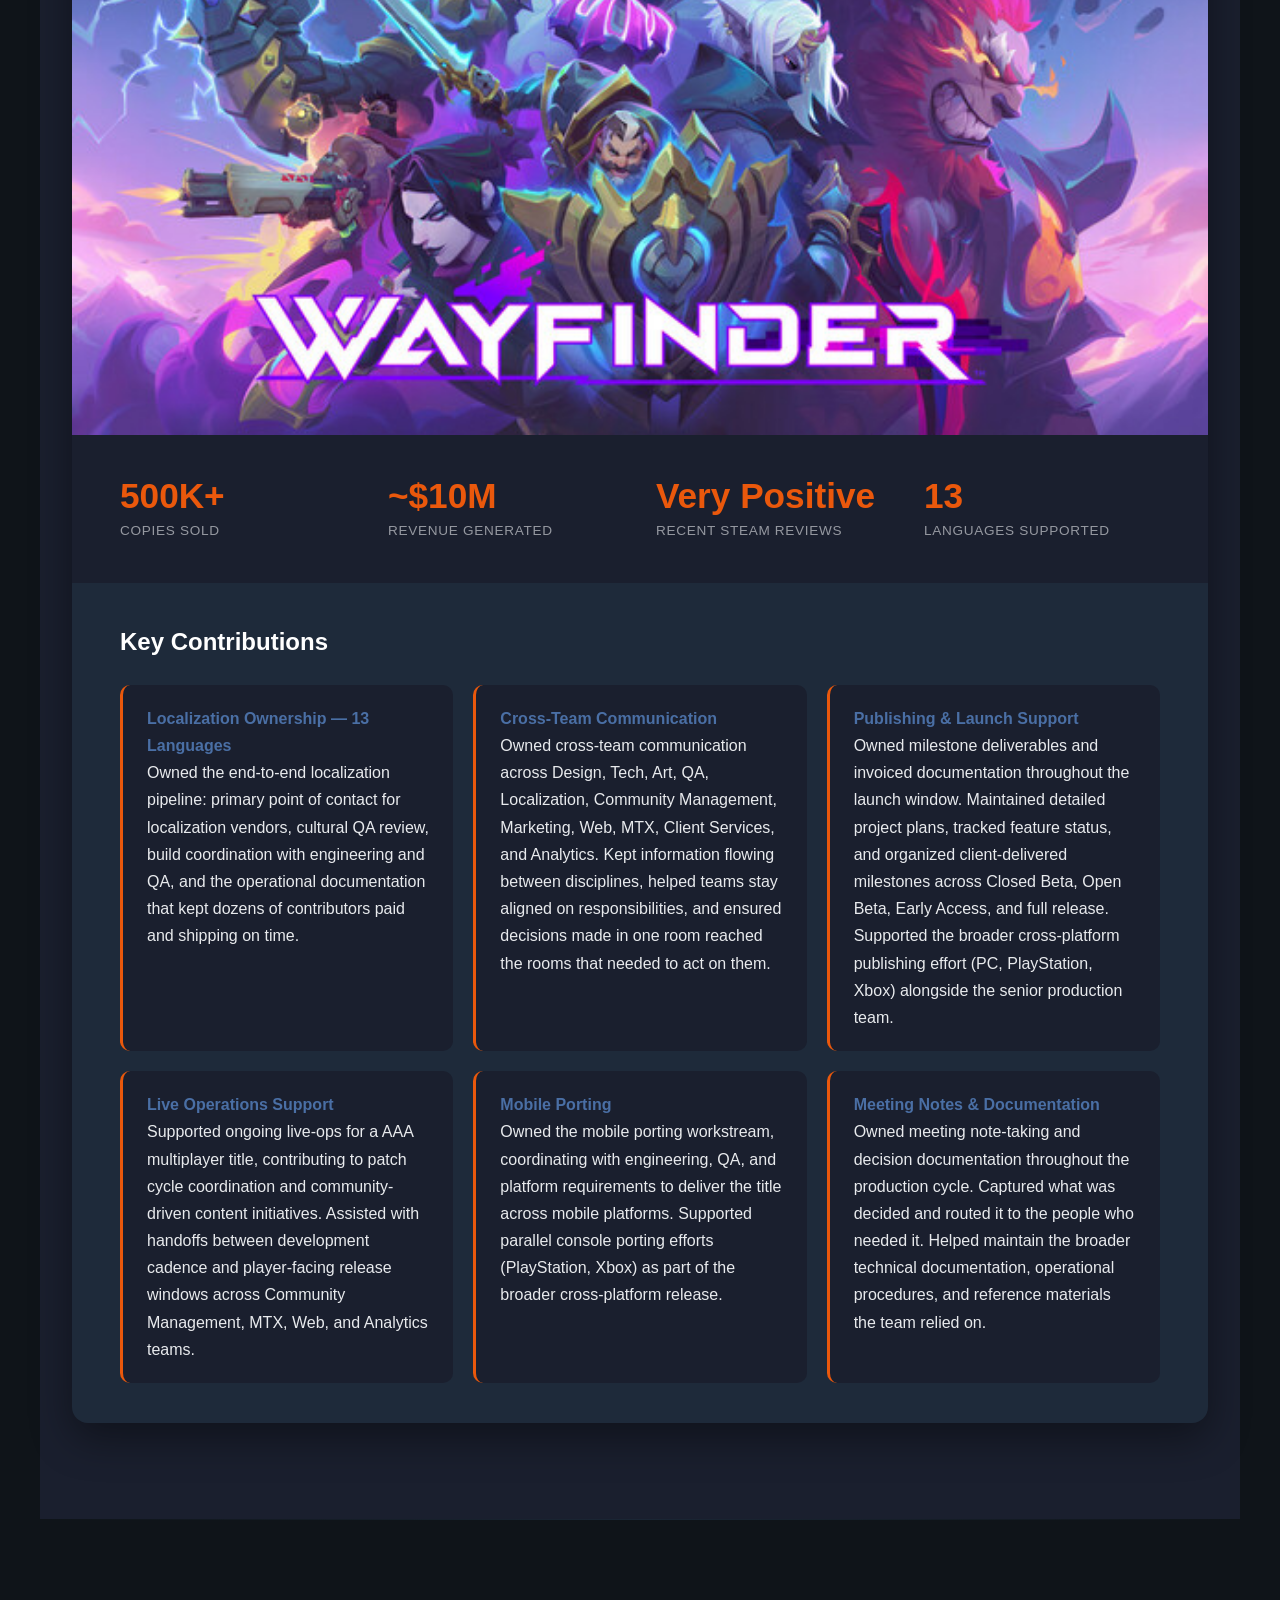
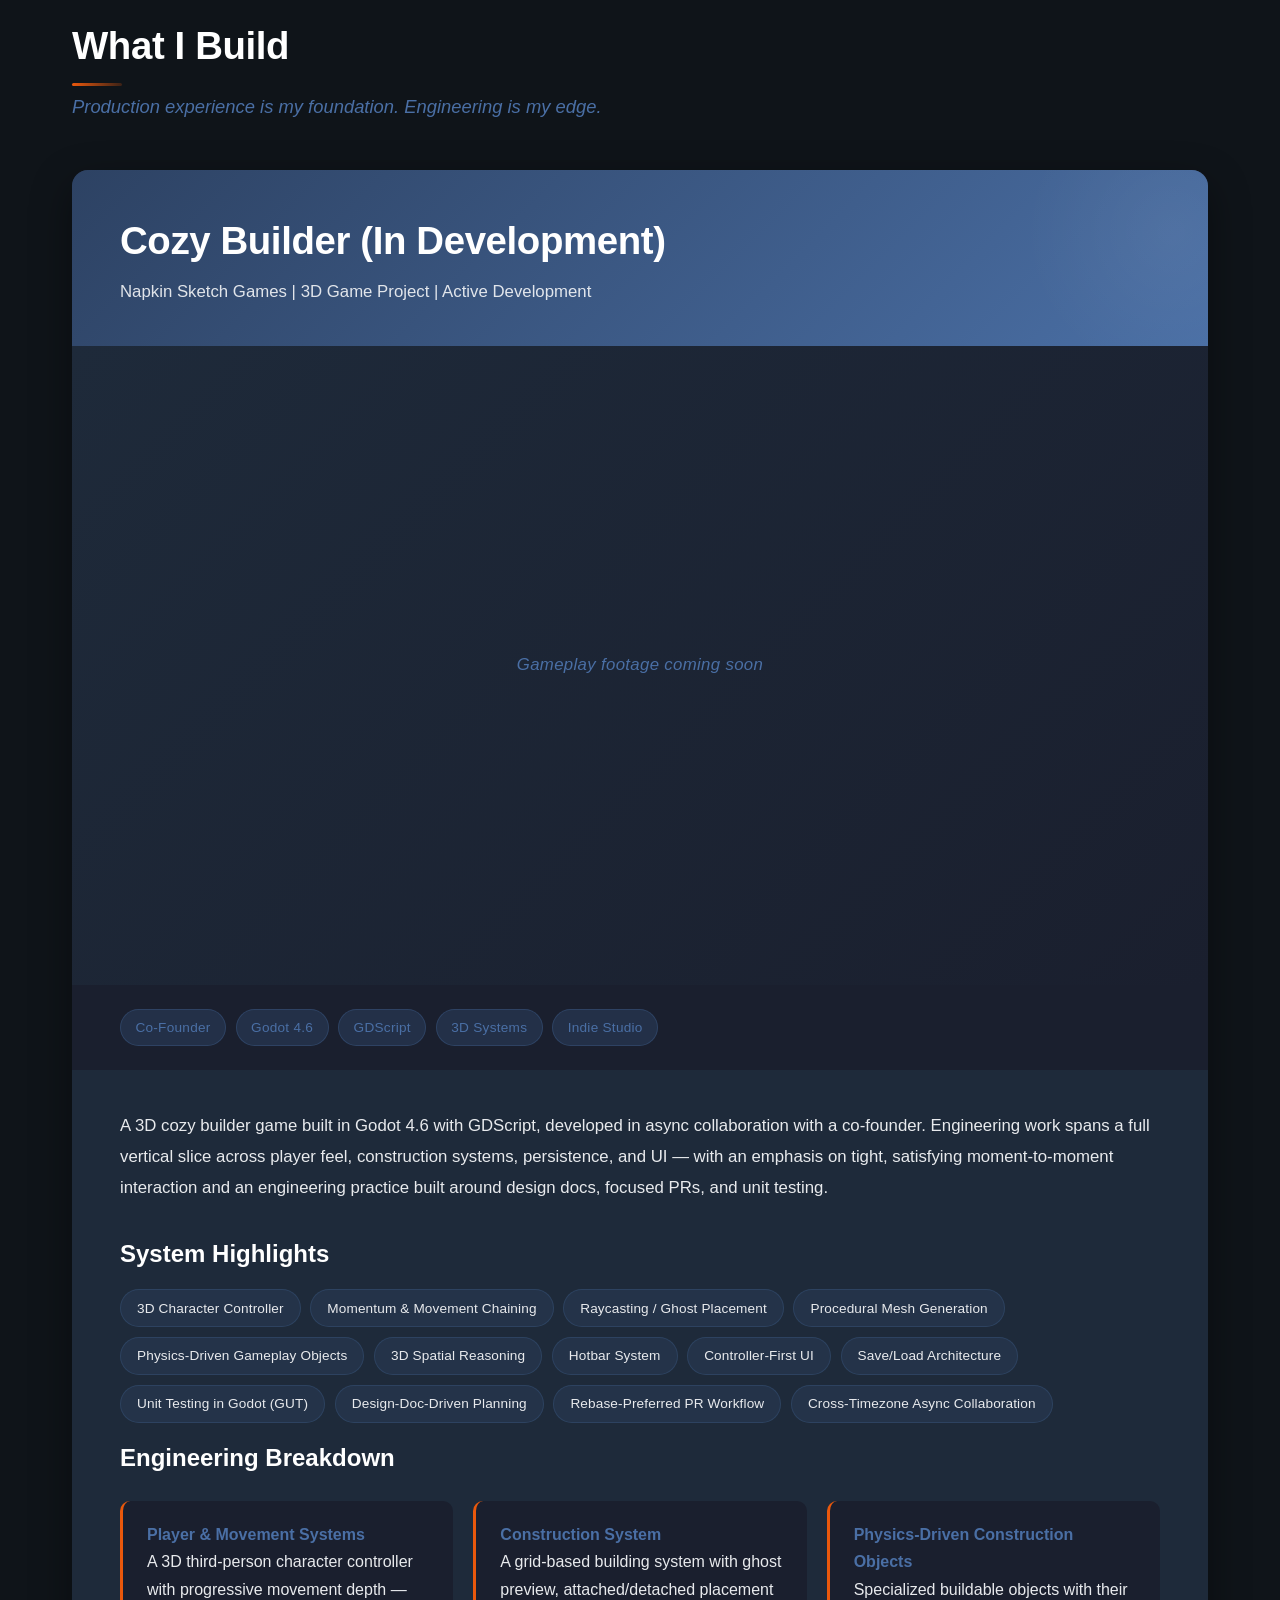
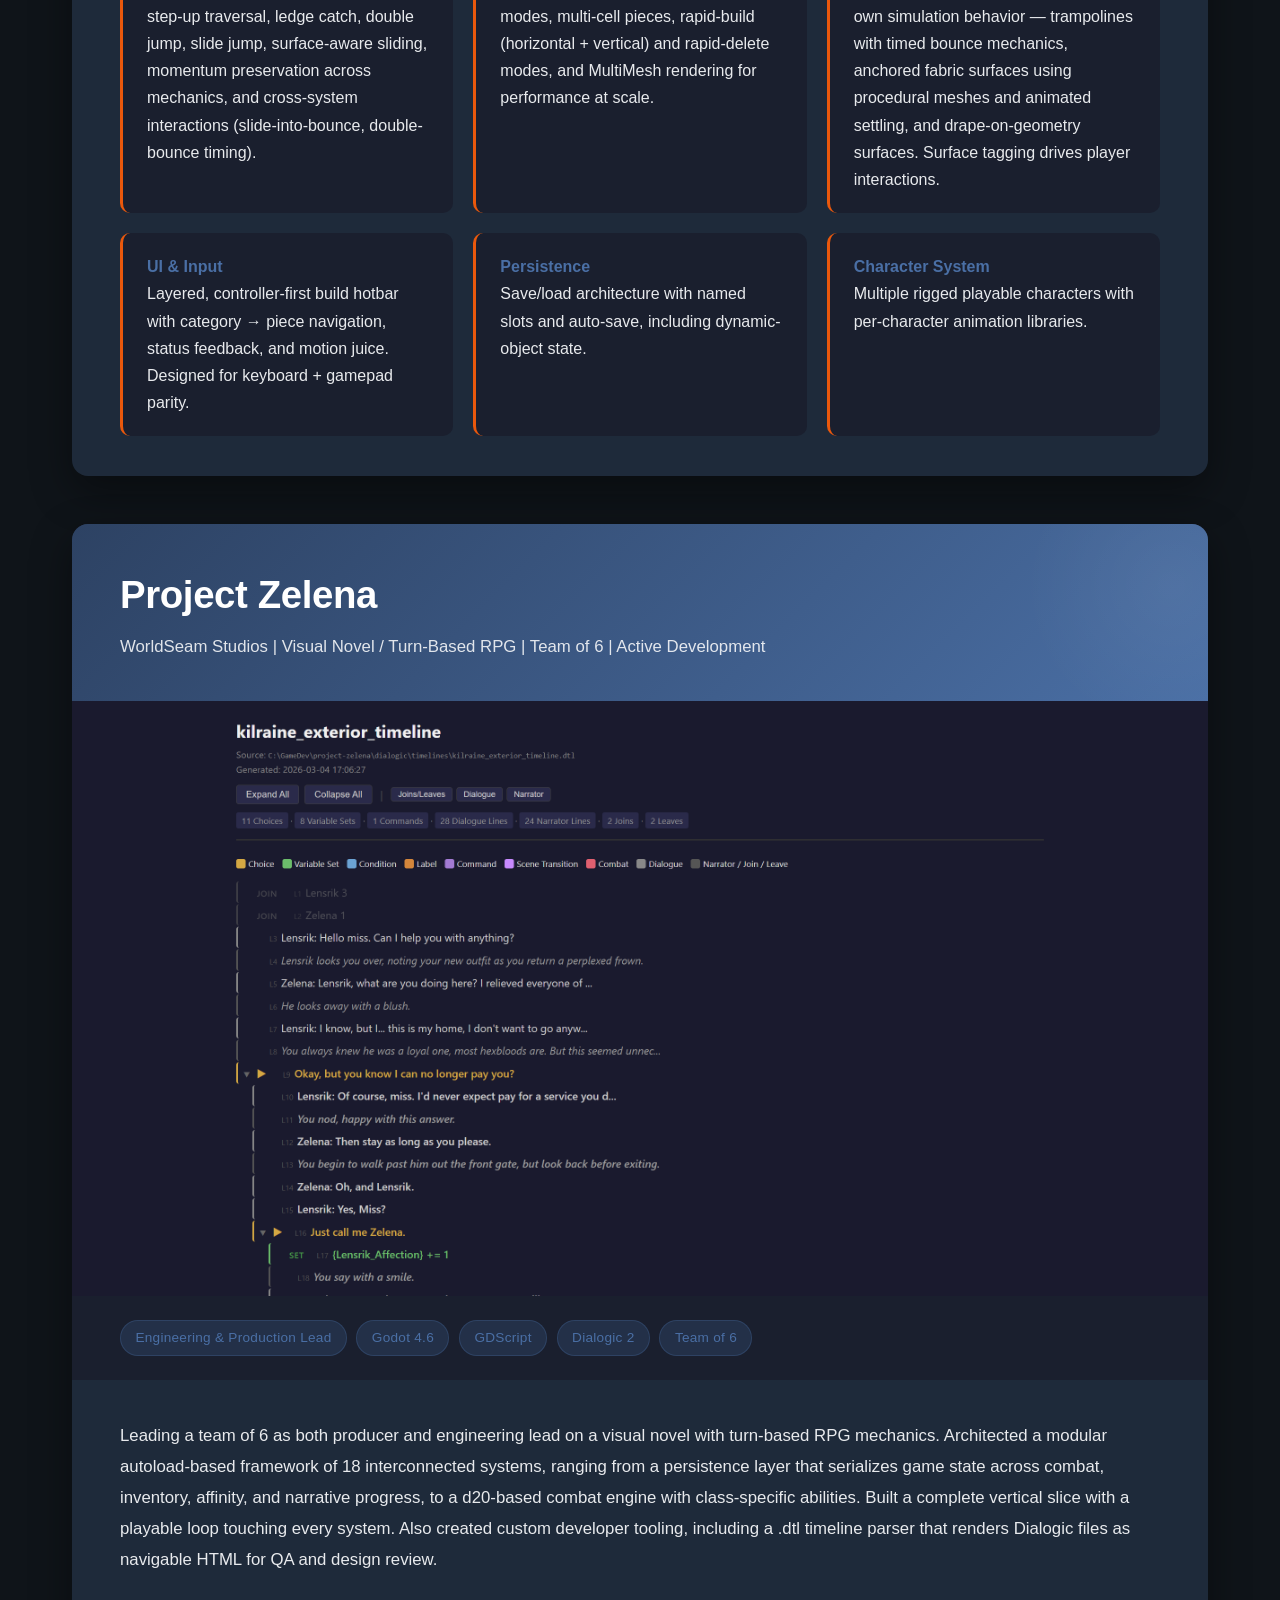
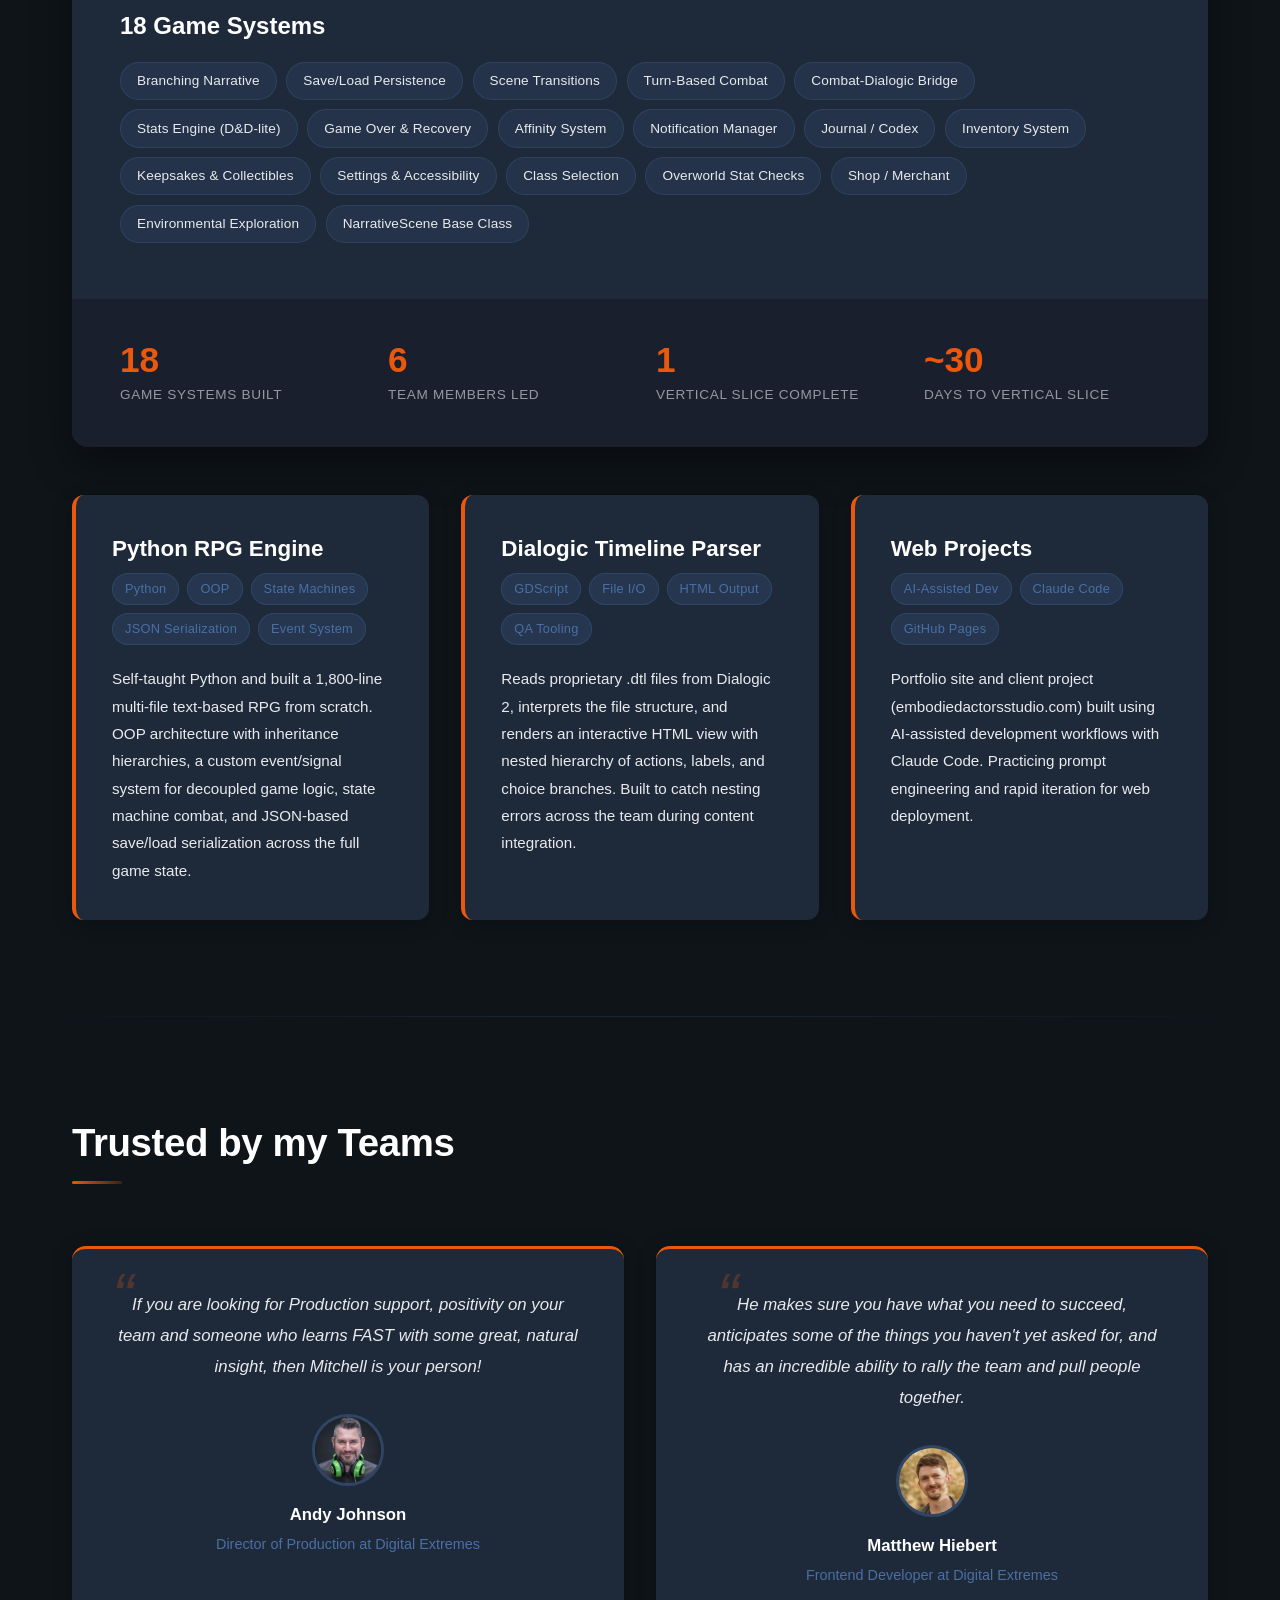
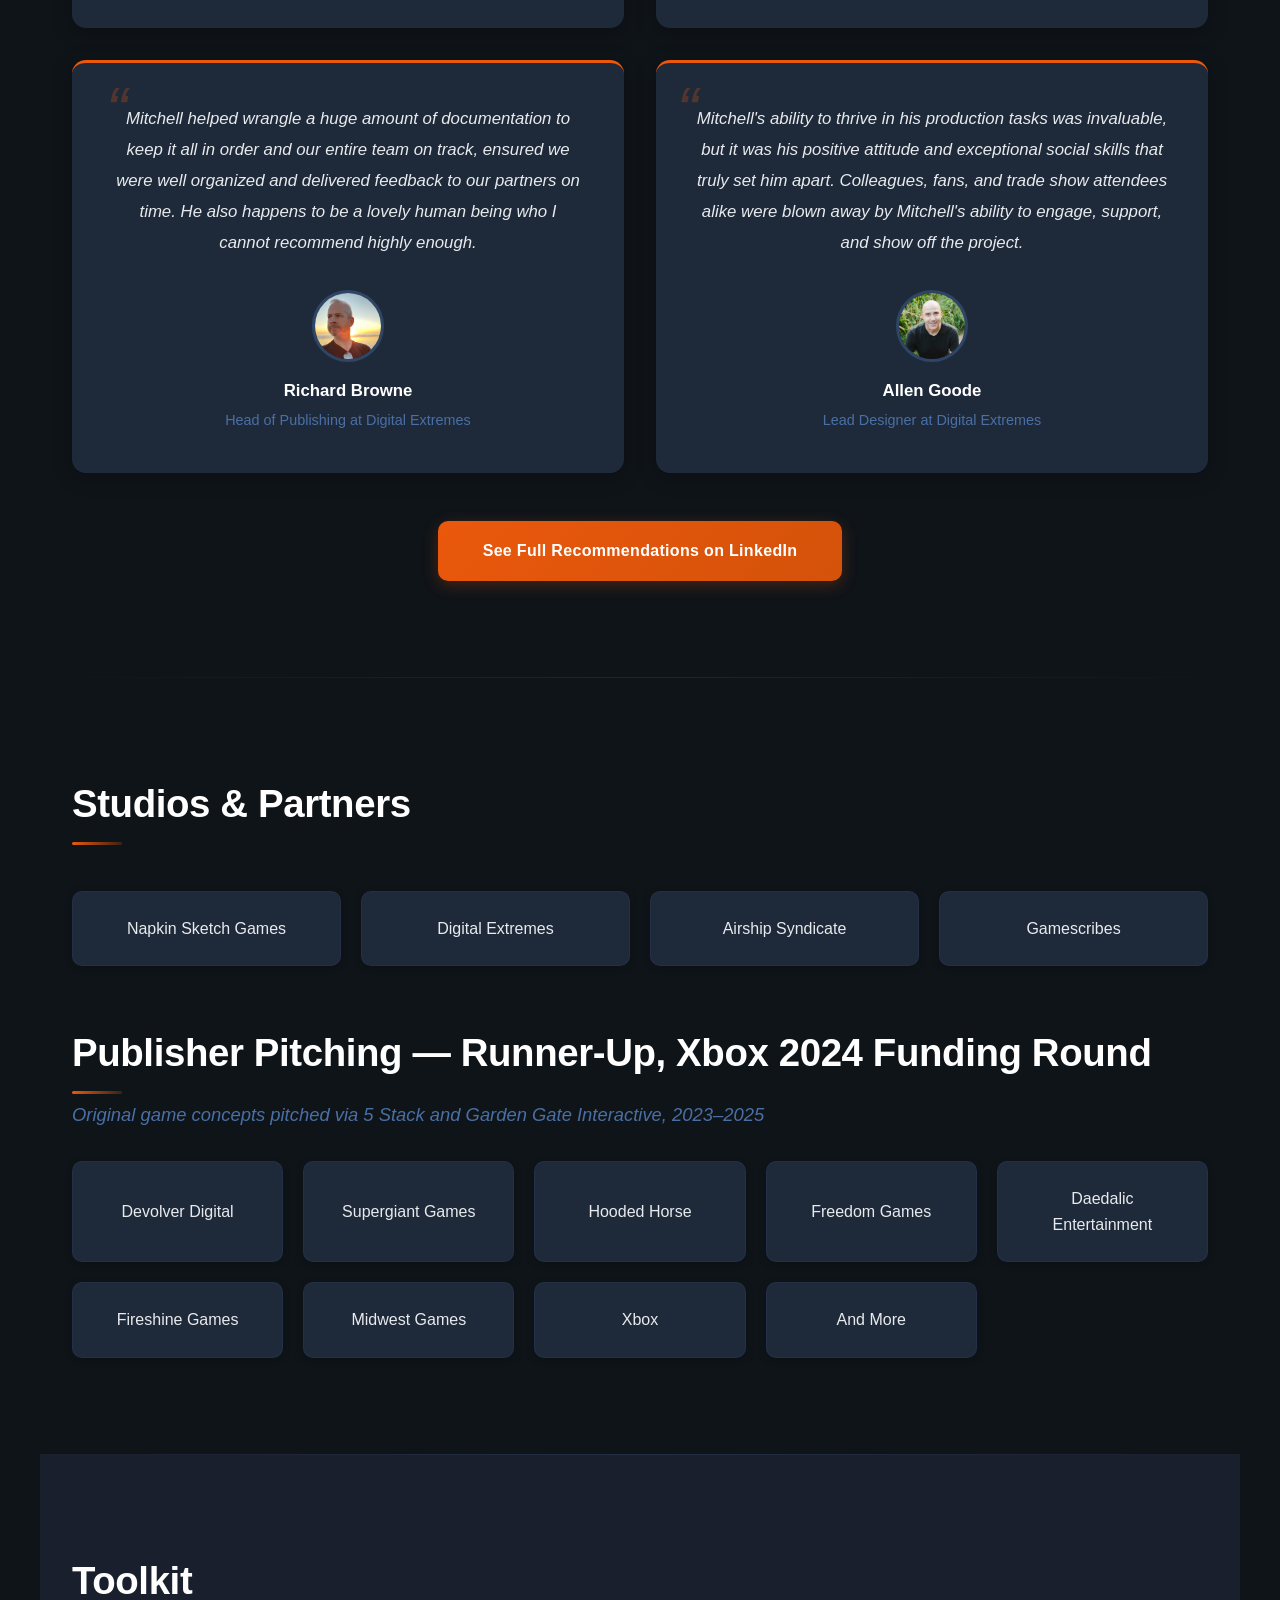
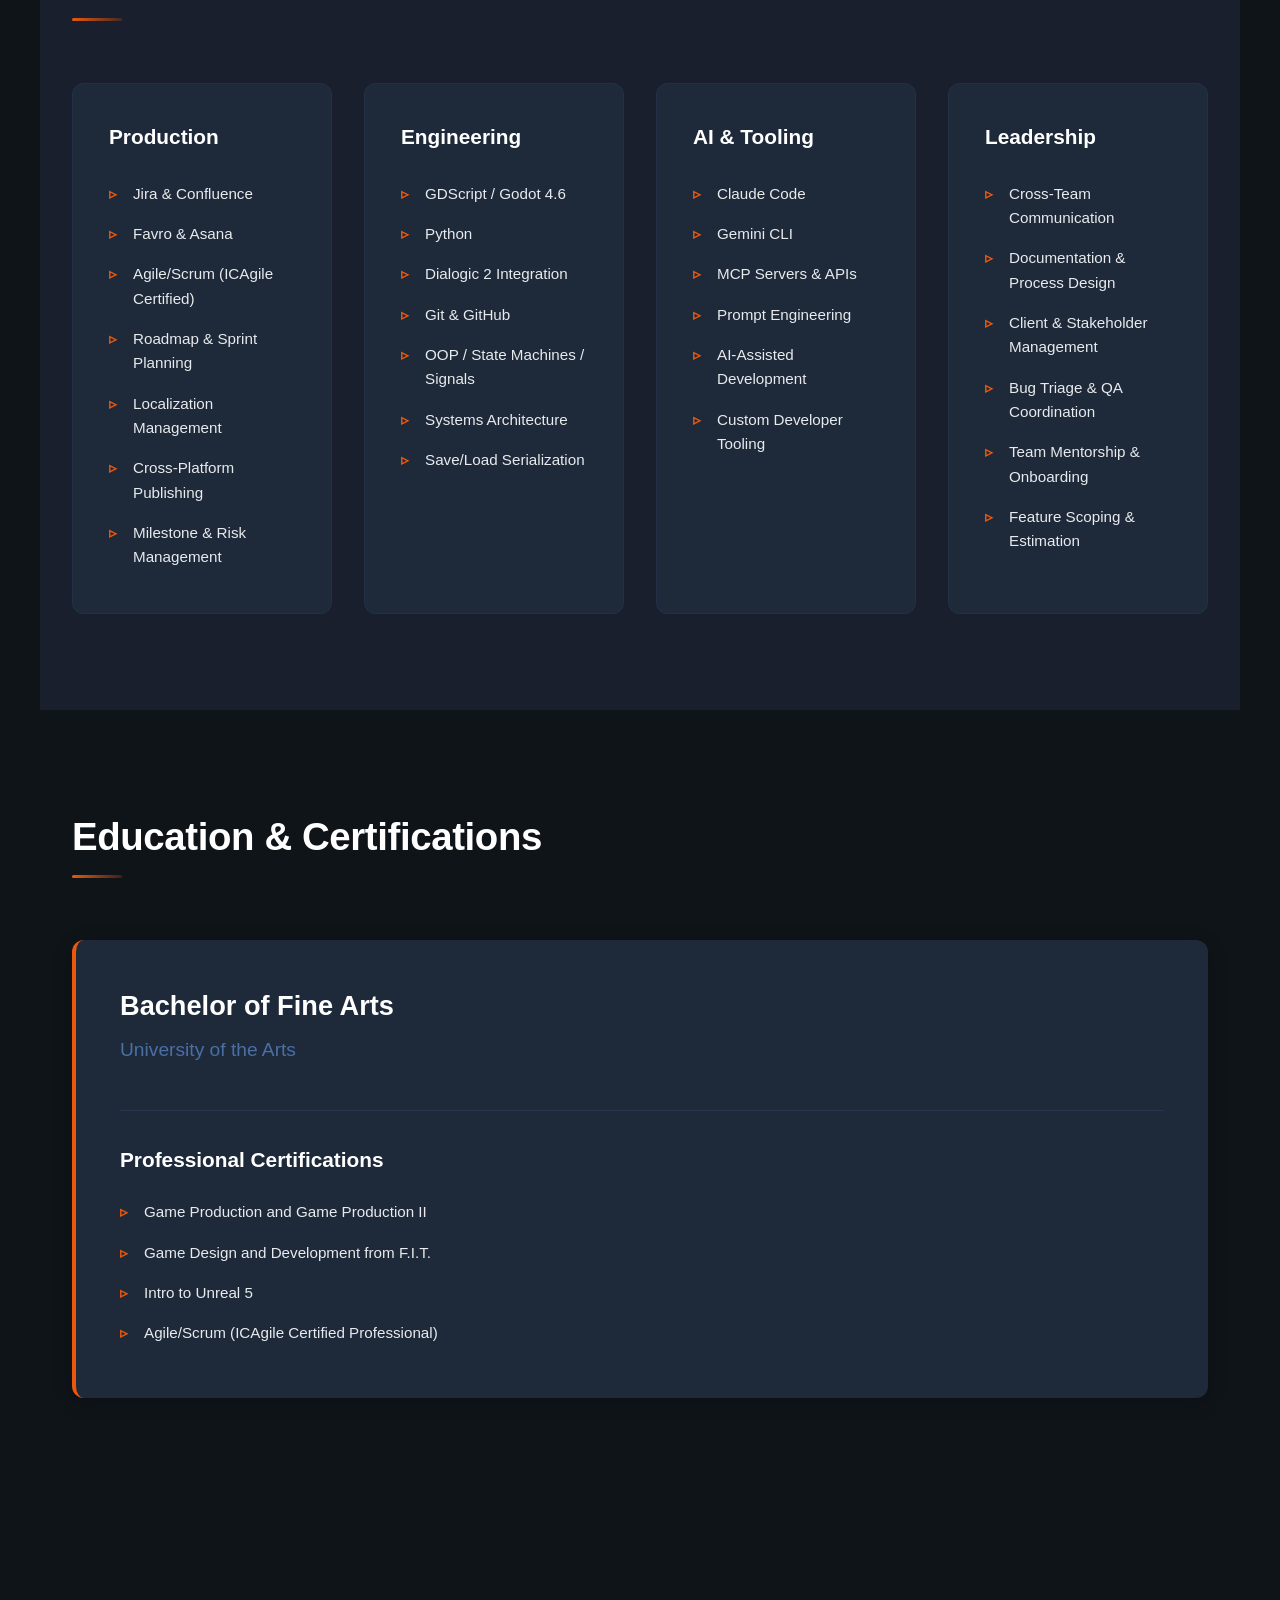
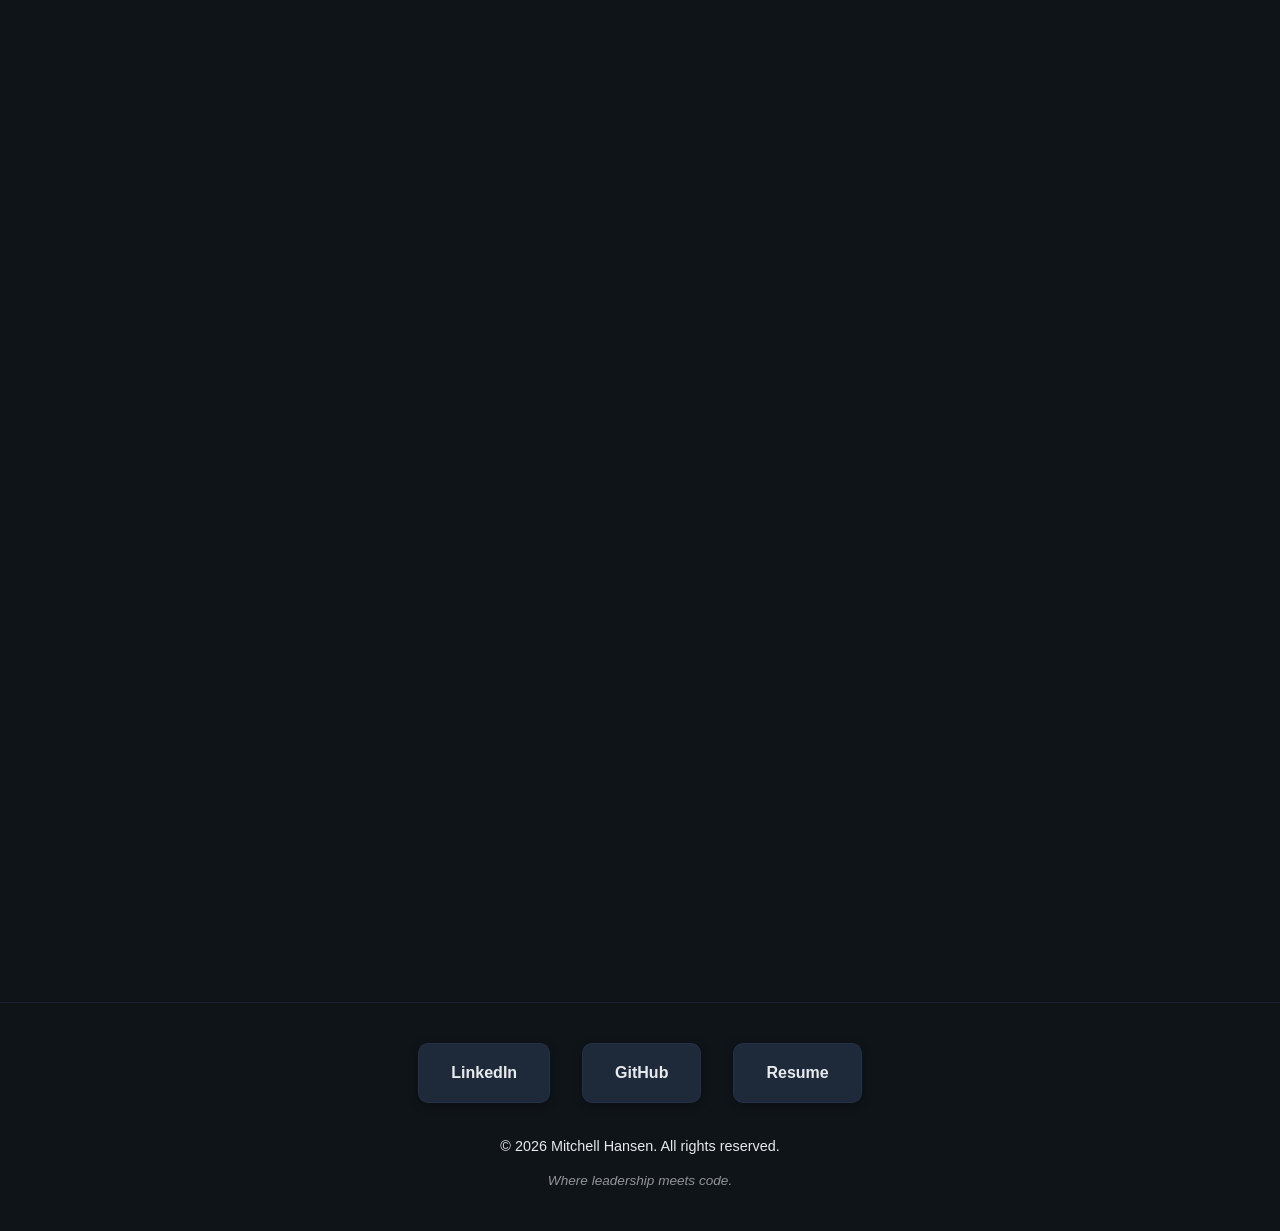
==== commit c33ebca8: "Sync portfolio copy: Xbox funding round, Associate Producer title, WorldSeam Studios - Reword Xbox r" ====
--- a/index.html
+++ b/index.html
@@ -97,7 +97,7 @@
                 I've spent the last decade getting groups of people to build something together and then helping them explain it to everyone outside the room. Theatre directors, pharma clinicians, AAA studios, indie teams, students and their educators. Five industries, same job. Late last year I started teaching myself to code, because I kept hitting the same wall: I could advocate for my engineer's time, but couldn't say <em>why</em> in their language, and the people I was working with were paying for that gap.
             </p>
             <p>
-                Seven months in, I've shipped a 1,500-line Python text RPG (the one I built to find out what I didn't know), I'm running production and engineering on <em>Project Zelena</em> in GDScript with a team, and I'm co-developing a 3D cozy builder at <strong>Napkin Sketch Games</strong>.
+                Seven months in, I've shipped a 1,800-line Python text RPG (the one I built to find out what I didn't know), I'm running production and engineering on <em>Project Zelena</em> in GDScript with a team, and I'm co-developing a 3D cozy builder at <strong>Napkin Sketch Games</strong>.
             </p>
             <p>
                 What I'm looking for next is a team where production leadership, communication, and engineering fluency all pull their weight. Somewhere in games, ed-tech, or AI/dev-tools that needs someone who can run the standup, write the docs, and ship the feature, and where I can serve the people actually doing the work.
@@ -123,7 +123,7 @@
         <div class="experience-item">
             <h3>Producer &amp; Engineering Lead</h3>
             <h4>Project Zelena</h4>
-            <p class="date">January 2026 – Present | Team of 6</p>
+            <p class="date">January 2026 – July 2026 | WorldSeam Studios | Team of 6</p>
             <ul>
                 <li>Leading a 6-person team (designers, artists, engineers) as both producer and engineering lead on a visual novel / turn-based RPG built in Godot 4.5 with Dialogic 2</li>
                 <li>Architected modular autoload-based framework of 18 interconnected systems with playable vertical slice delivered ~12 days ahead of schedule</li>
@@ -136,14 +136,14 @@
             <h4>5 Stack &amp; Garden Gate Interactive</h4>
             <p class="date">November 2023 – 2025</p>
             <ul>
-                <li>Co-founded 5 Stack following Digital Extremes restructuring; led production and publisher strategy for an original game concept, placing 2nd in Xbox's publishing competition</li>
+                <li>Co-founded 5 Stack following Digital Extremes restructuring; led production and publisher strategy for an original game concept, runner-up in Xbox's 2024 funding round</li>
                 <li>Producer for Garden Gate Interactive on Spirit &amp; Stone: built pitch decks, budgets, and publisher-ready materials; pitched Devolver Digital, Supergiant Games, Hooded Horse, Annapurna Interactive, and others</li>
                 <li>Across both ventures, established co-development partnerships, coordinating scoping and development quotes with external studios</li>
             </ul>
         </div>
 
         <div class="experience-item">
-            <h3>Assistant Producer</h3>
+            <h3>Associate Producer</h3>
             <h4>Digital Extremes, External Projects</h4>
             <p class="date">November 2022 - November 2023 | 1 Shipped Title: "Wayfinder"</p>
             <ul>
@@ -171,7 +171,7 @@
         <div class="featured-project">
             <div class="project-header">
                 <h3>Wayfinder</h3>
-                <p>Assistant Producer | Cross-Platform Co-Op ARPG | Digital Extremes & Airship Syndicate</p>
+                <p>Associate Producer | Cross-Platform Co-Op ARPG | Digital Extremes & Airship Syndicate</p>
             </div>
 
             <div class="project-banner">
@@ -319,7 +319,7 @@
         <div class="featured-project zelena-feature">
             <div class="project-header">
                 <h3>Project Zelena</h3>
-                <p>Visual Novel / Turn-Based RPG | Team of 6 | Active Development</p>
+                <p>WorldSeam Studios | Visual Novel / Turn-Based RPG | Team of 6 | Active Development</p>
             </div>
 
             <div class="project-banner">
@@ -394,7 +394,7 @@
                     <span class="tech-tag">Event System</span>
                 </div>
                 <p class="project-description">
-                    Self-taught Python and built a 1,500-line multi-file text-based RPG from scratch. OOP architecture with inheritance hierarchies, a custom event/signal system for decoupled game logic, state machine combat, and JSON-based save/load serialization across the full game state.
+                    Self-taught Python and built a 1,800-line multi-file text-based RPG from scratch. OOP architecture with inheritance hierarchies, a custom event/signal system for decoupled game logic, state machine combat, and JSON-based save/load serialization across the full game state.
                 </p>
             </div>
 
@@ -508,7 +508,7 @@
                 <div class="company-item"><h5>Gamescribes</h5></div>
             </div>
 
-            <h2>Publisher Pitching — 2nd Place, Xbox Publishing Competition</h2>
+            <h2>Publisher Pitching — Runner-Up, Xbox 2024 Funding Round</h2>
             <p class="section-subtitle">Original game concepts pitched via 5 Stack and Garden Gate Interactive, 2023–2025</p>
             <div class="companies-grid">
                 <div class="company-item"><h5>Devolver Digital</h5></div>
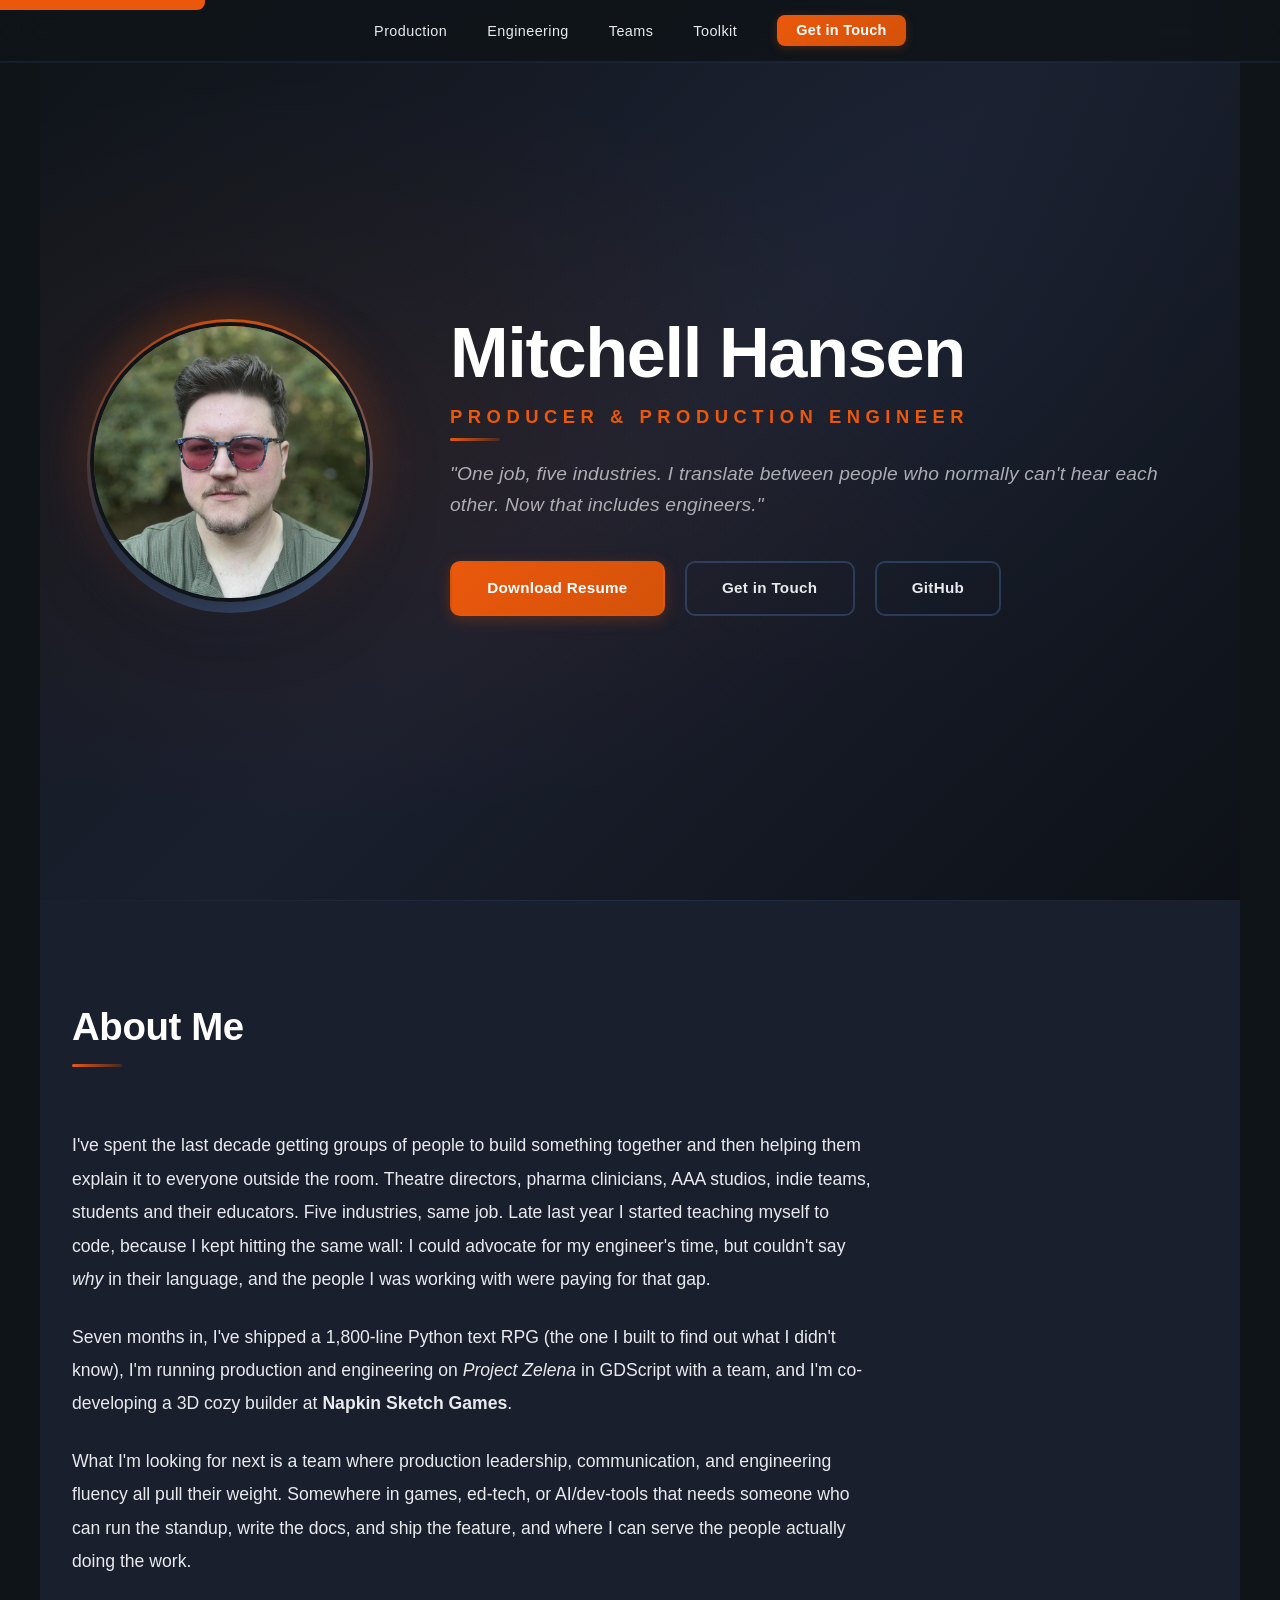
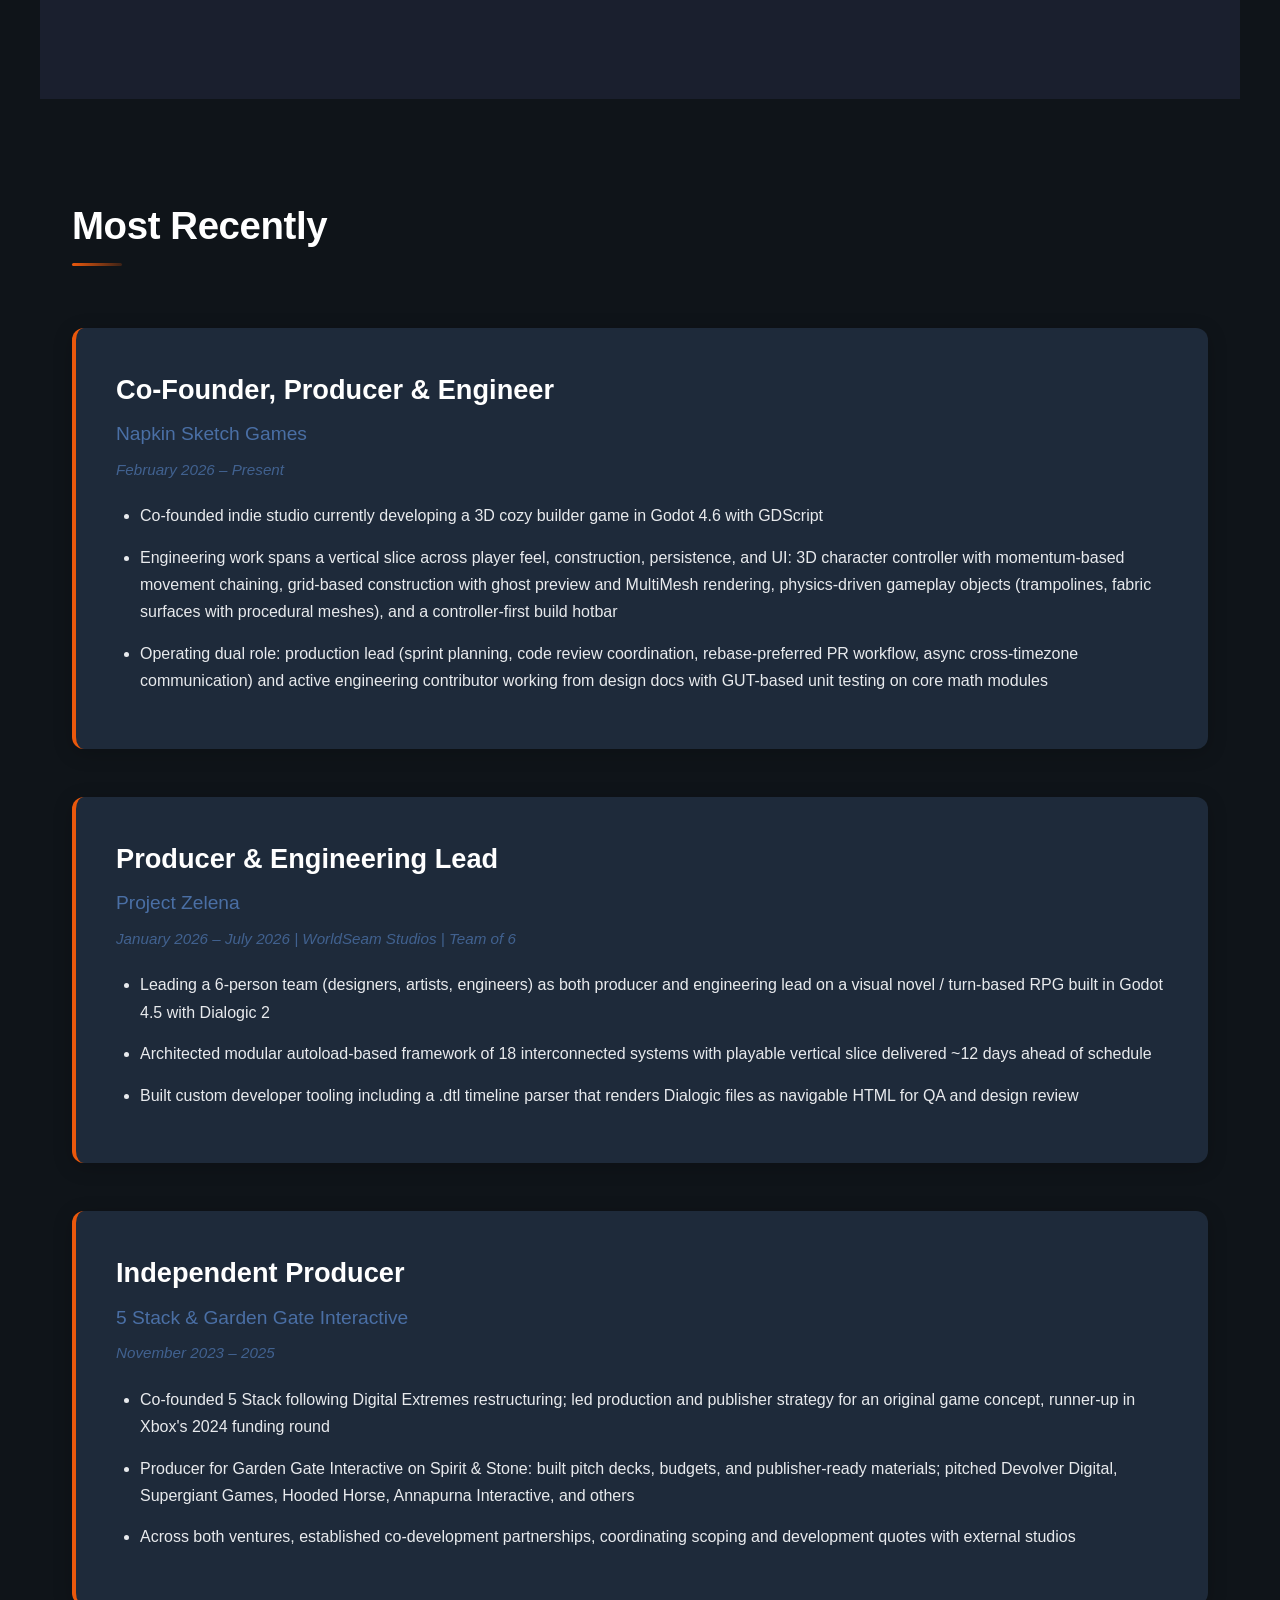
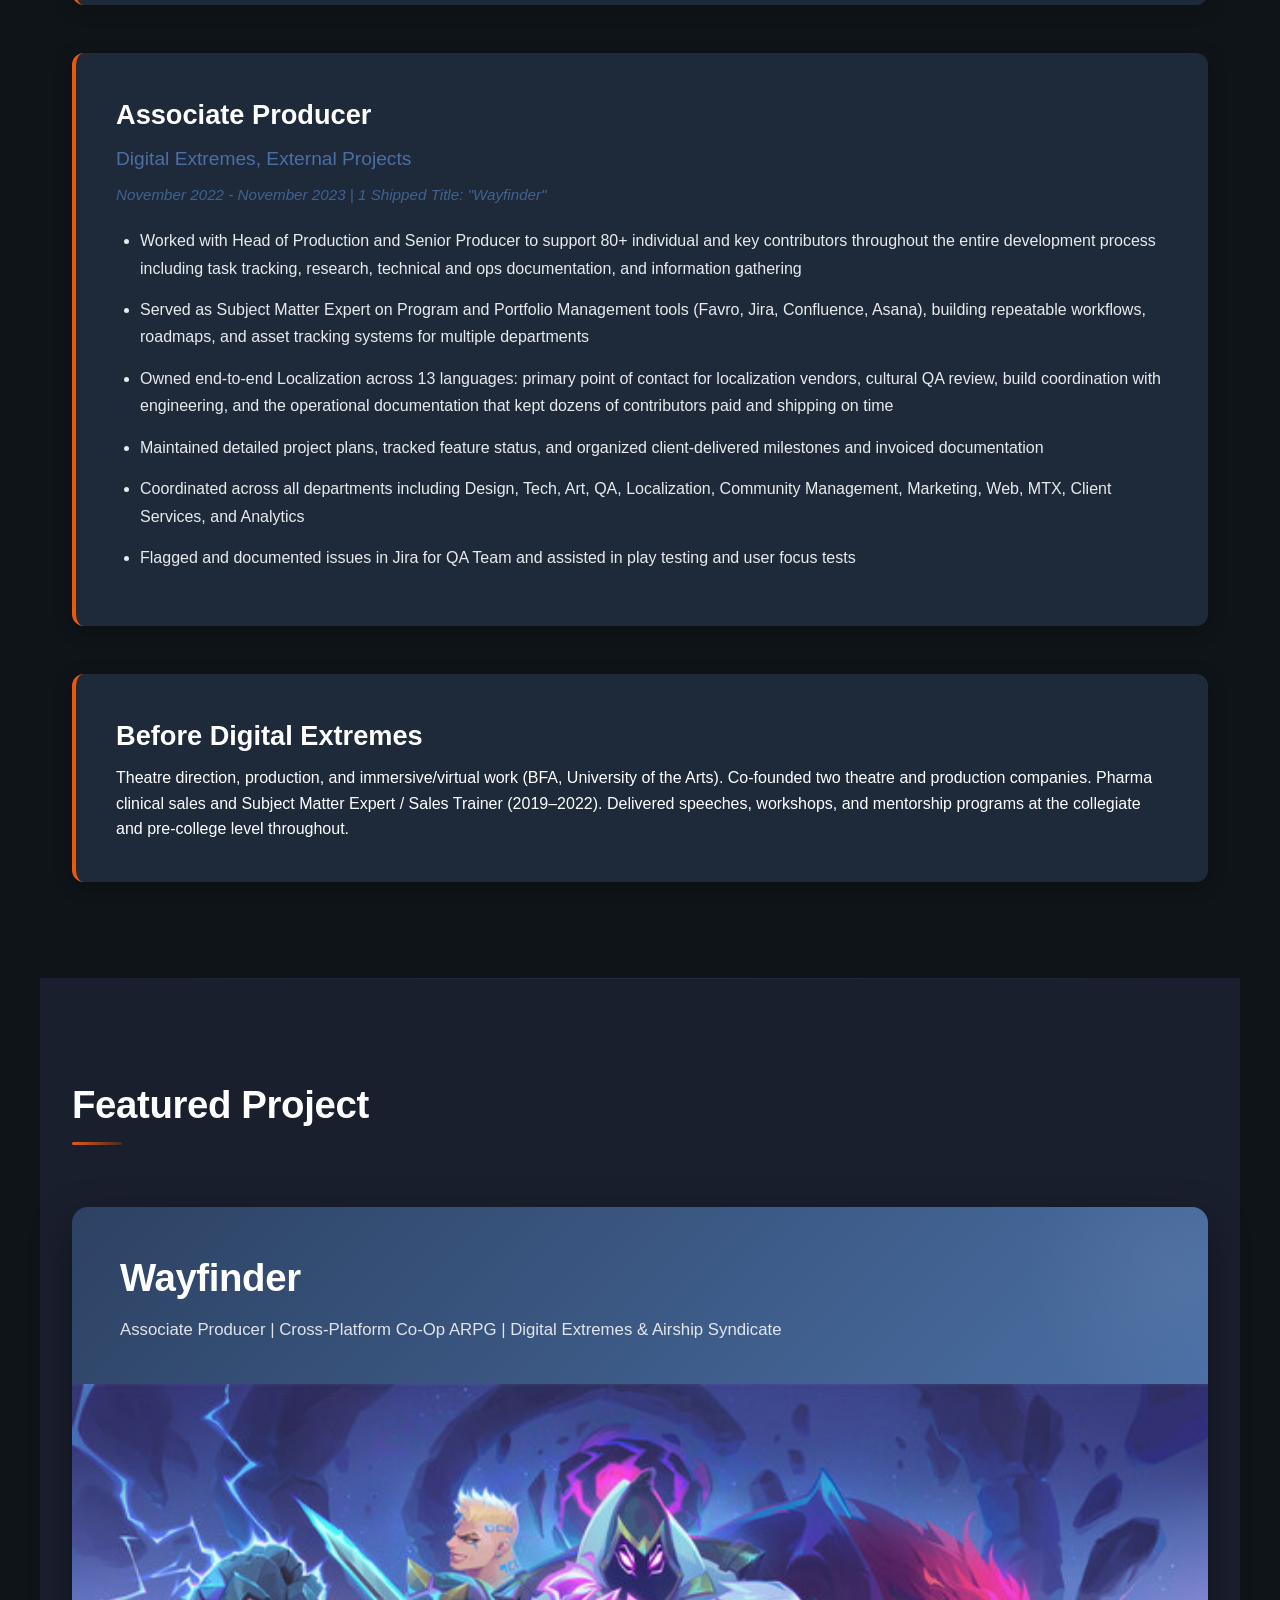
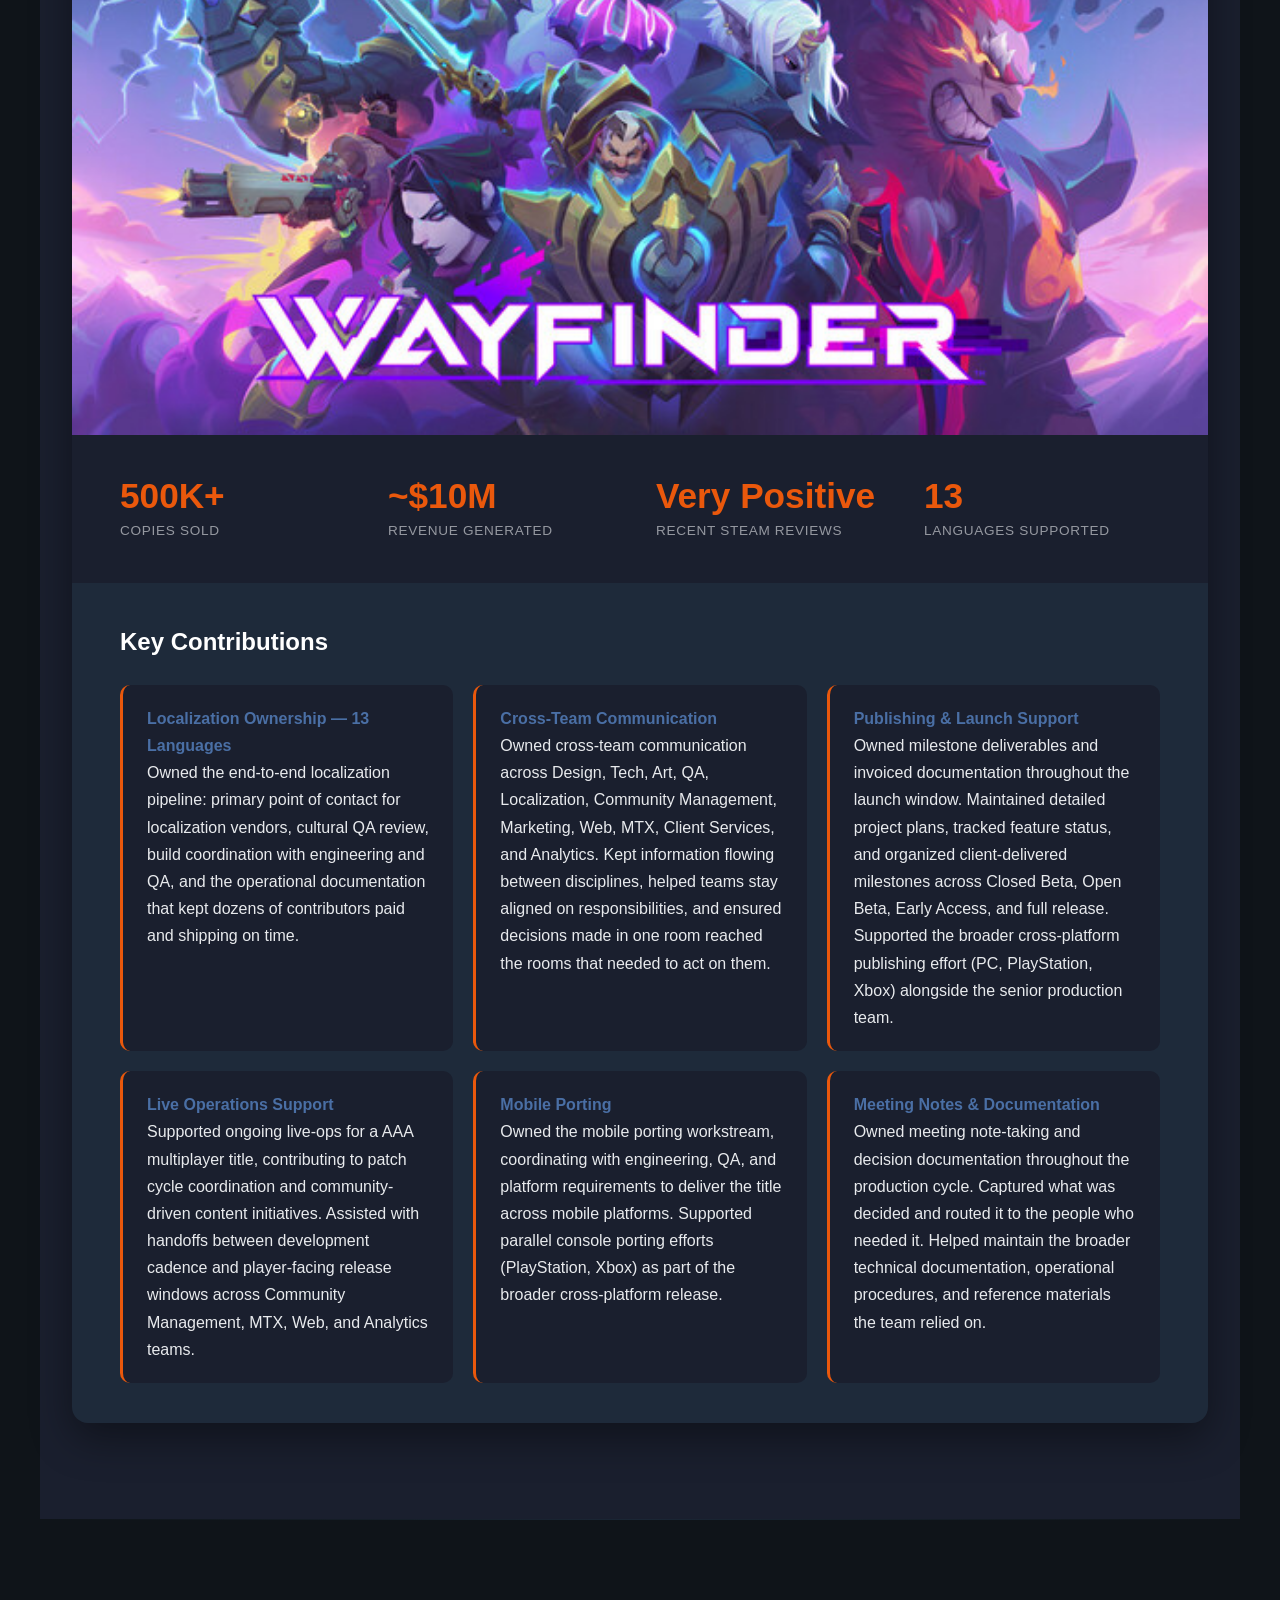
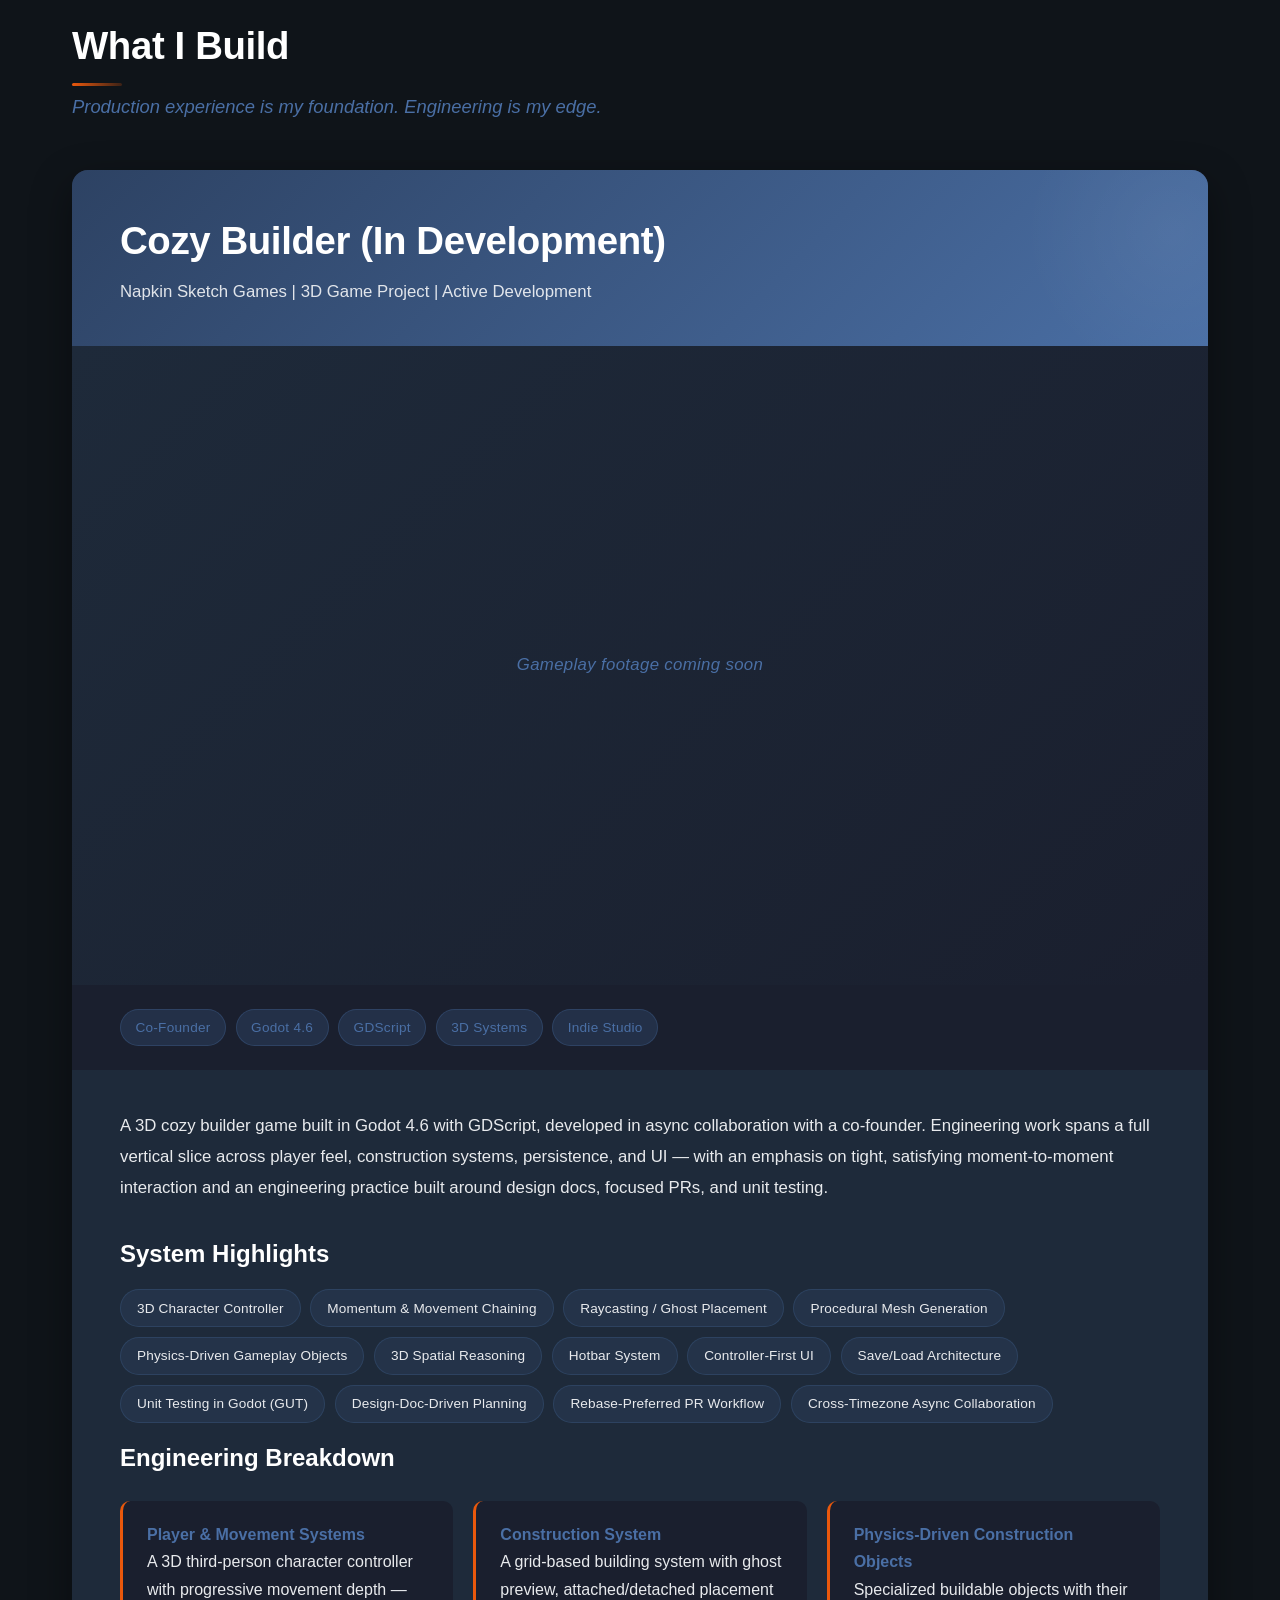
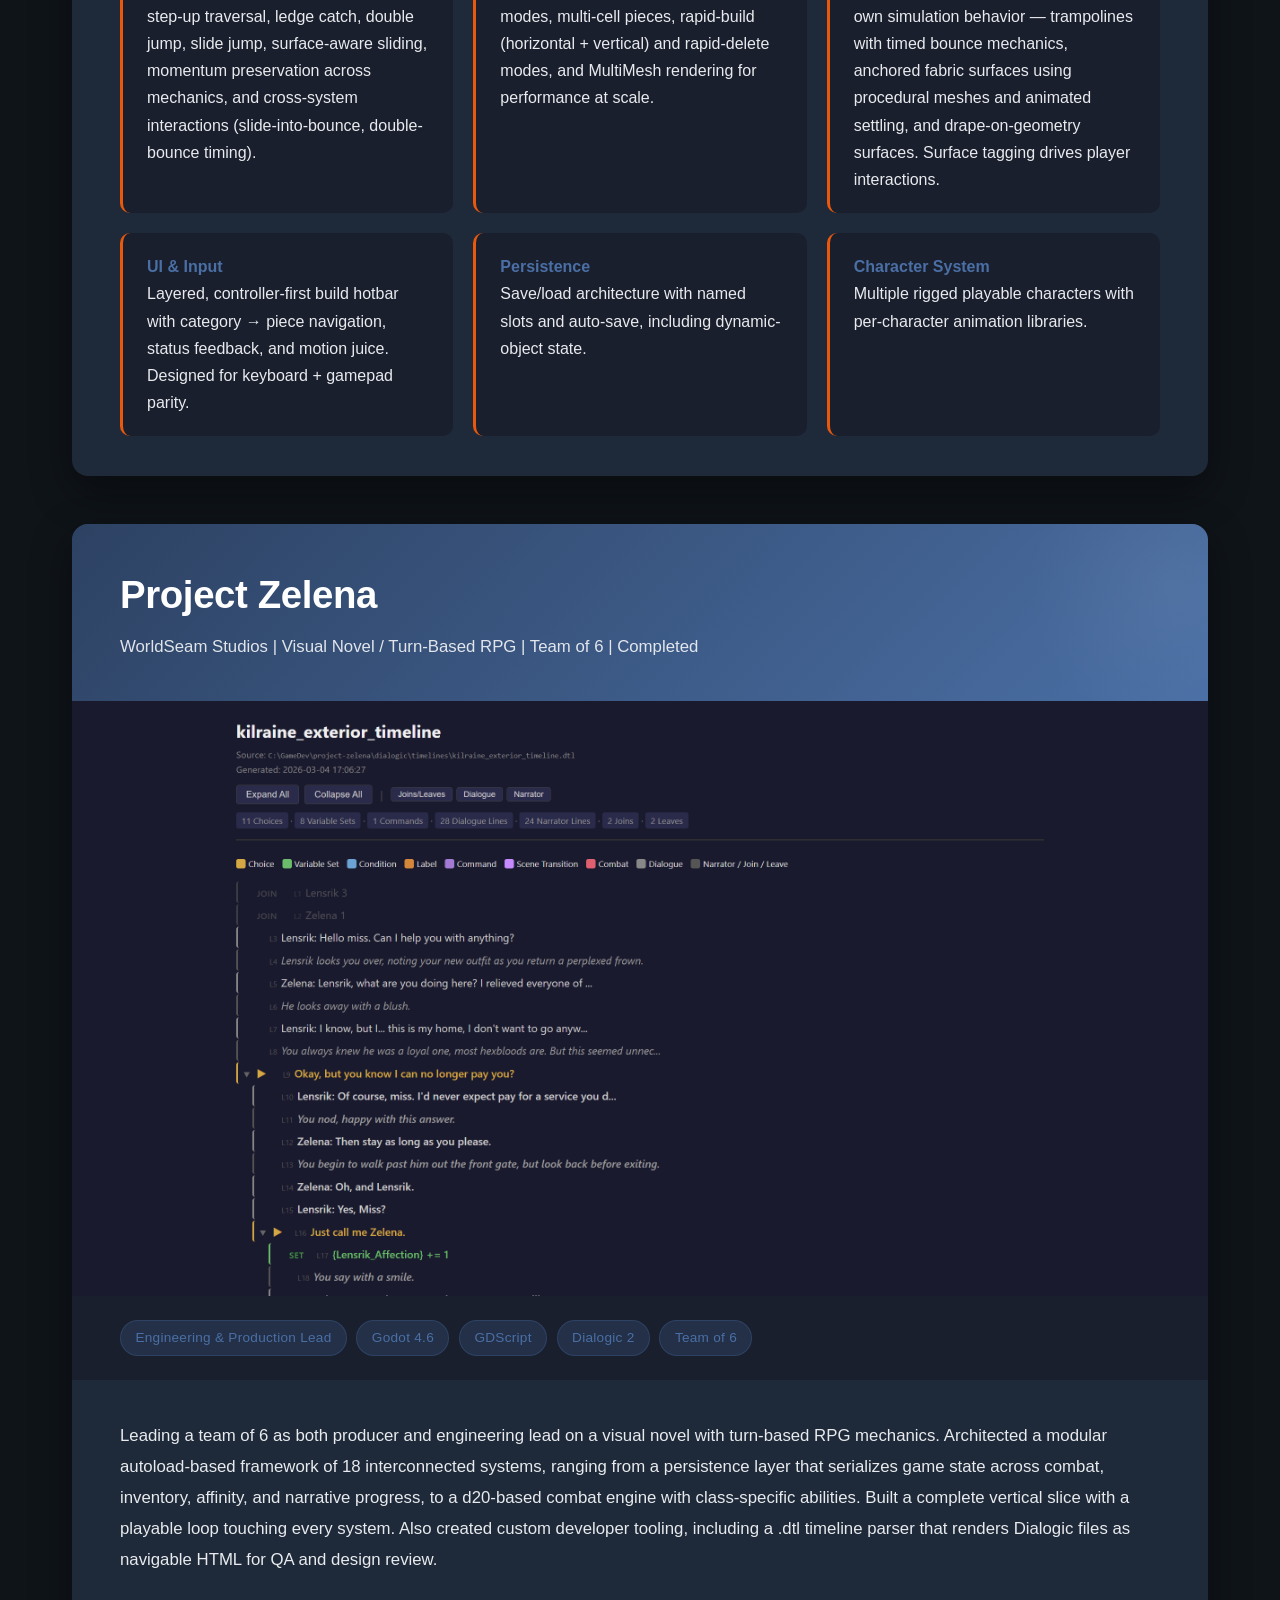
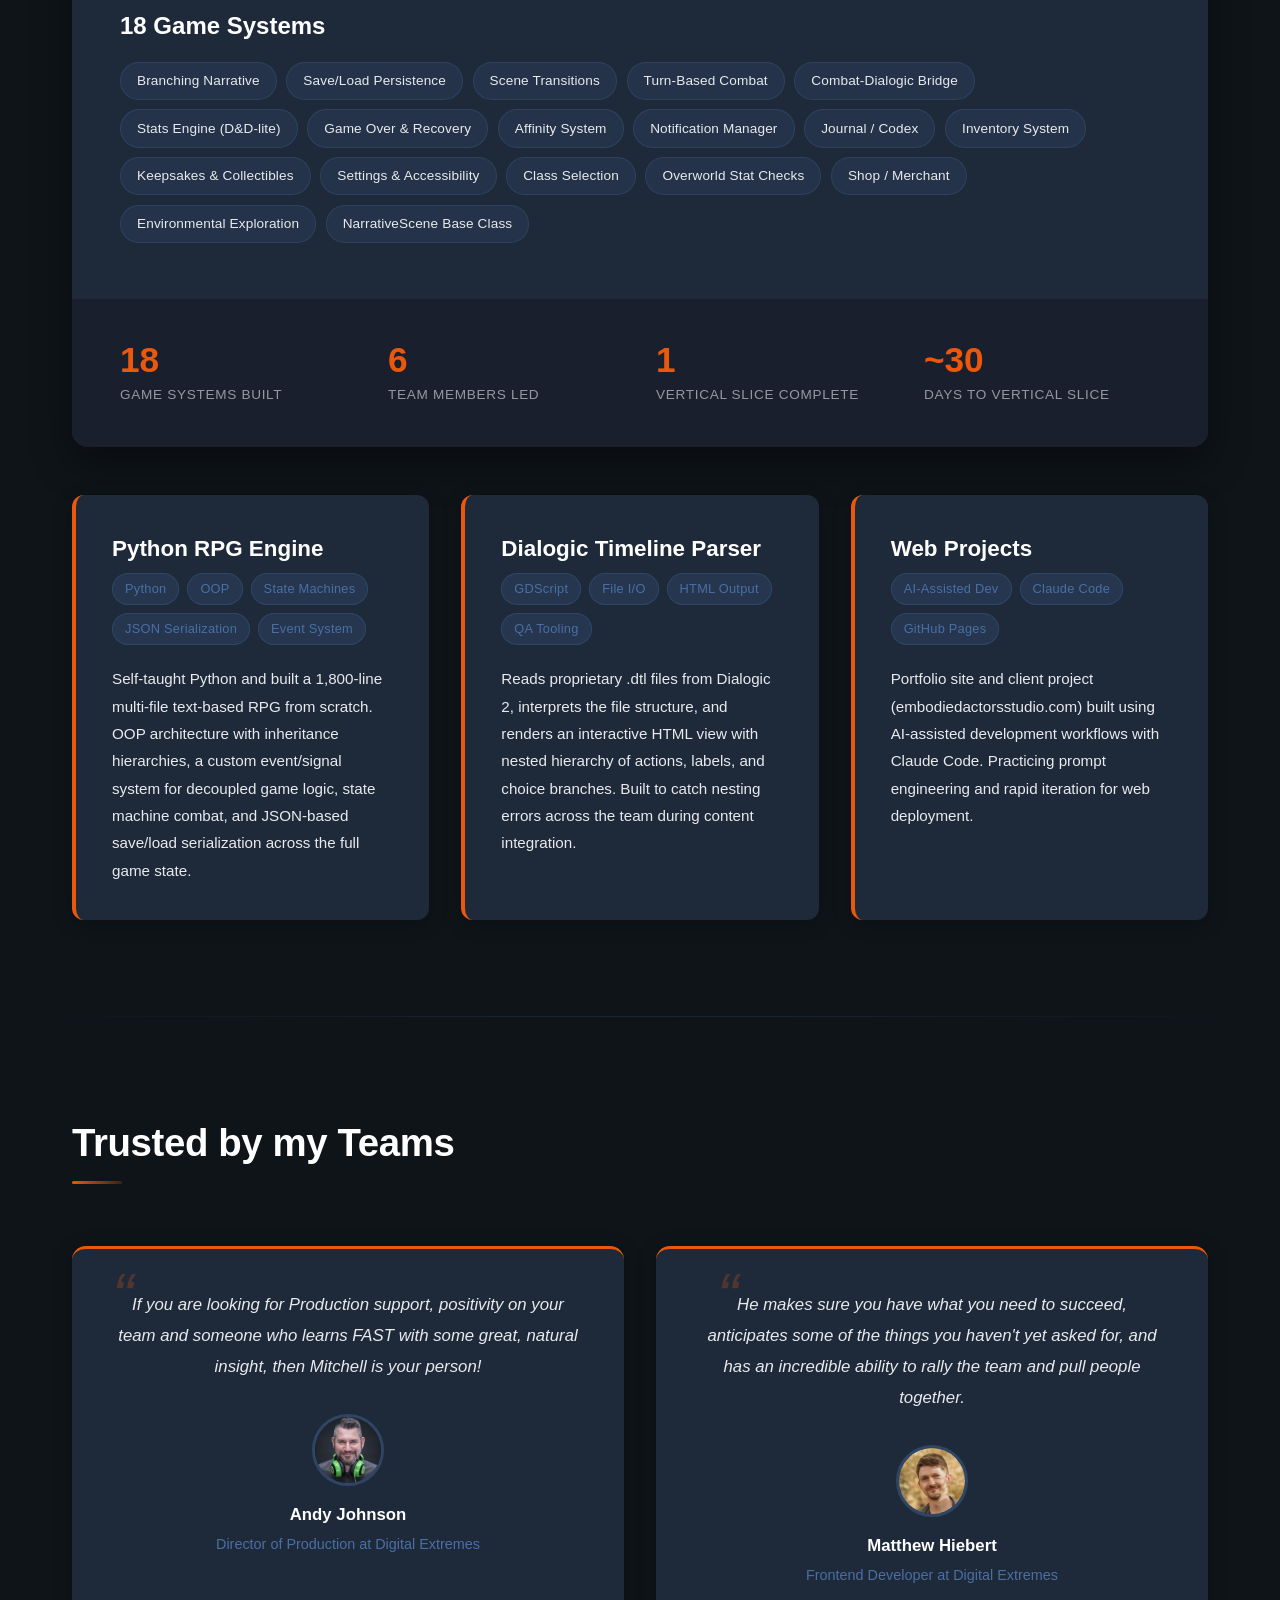
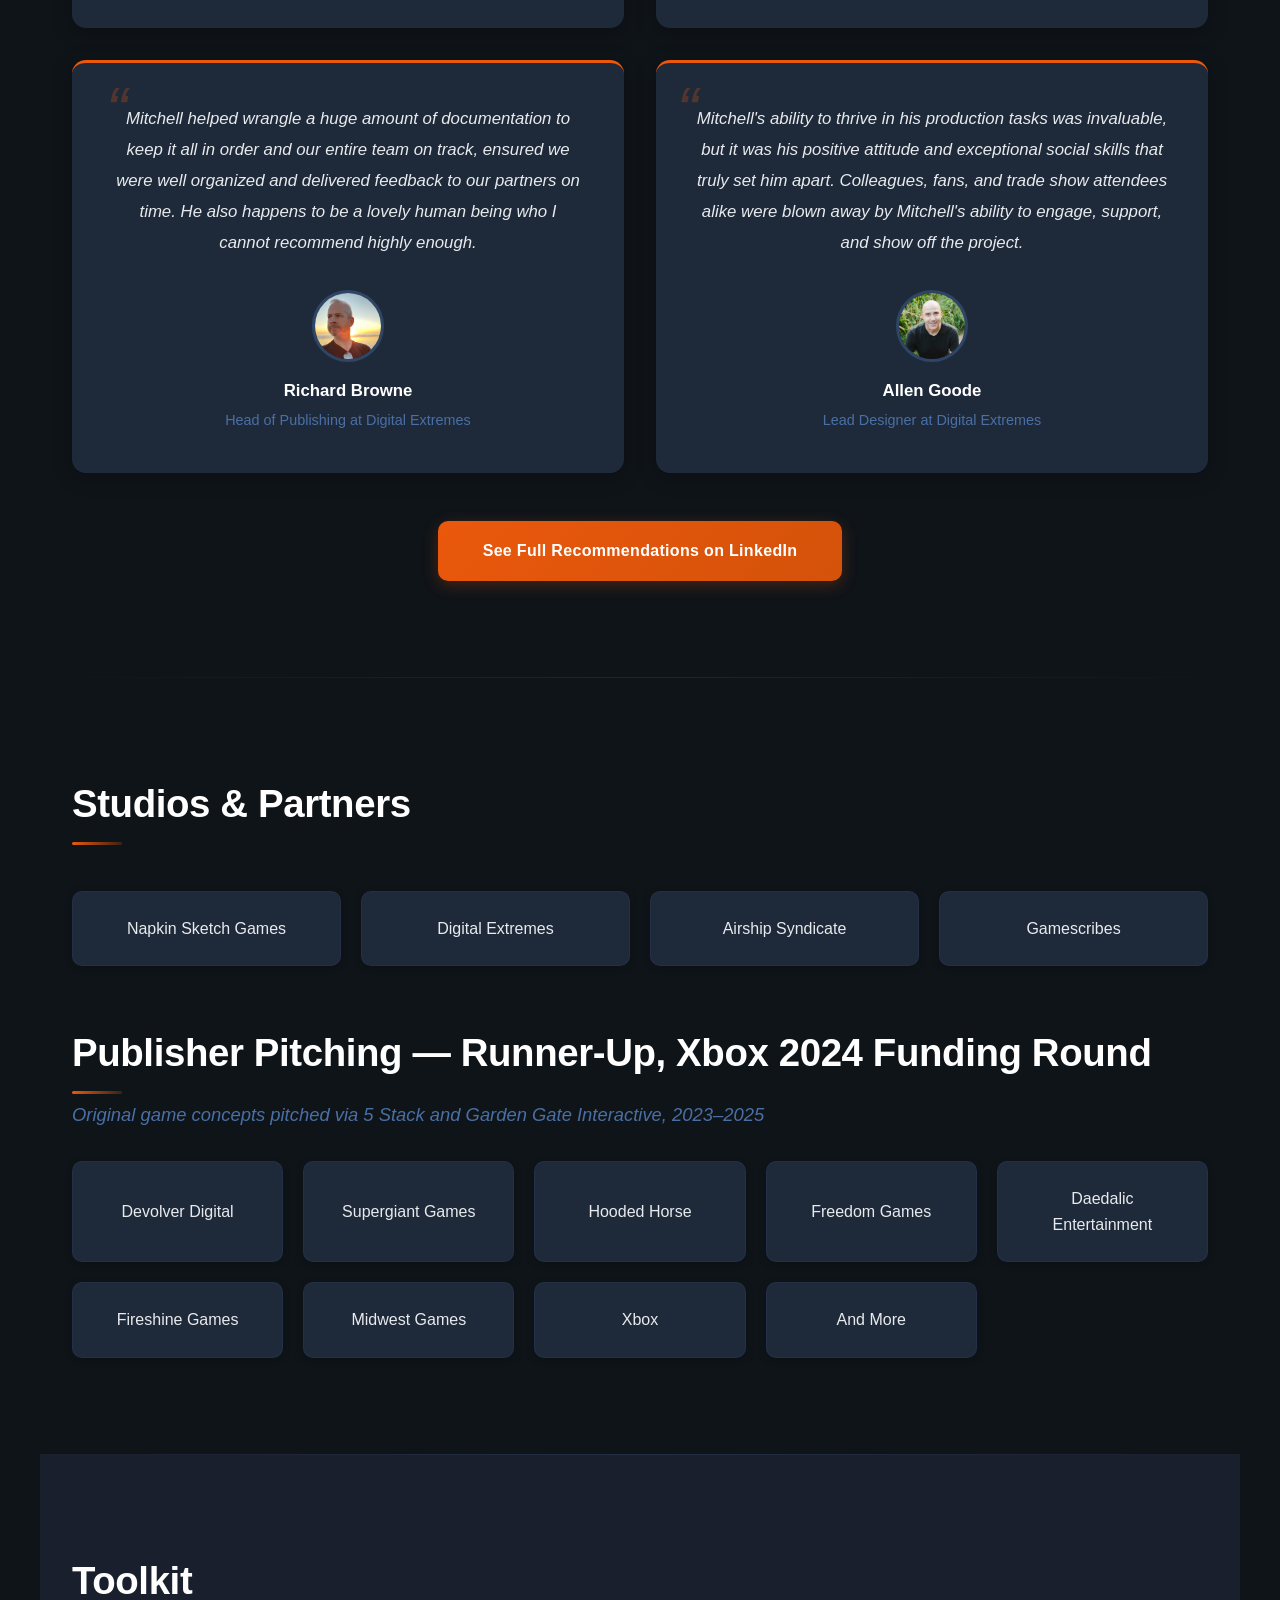
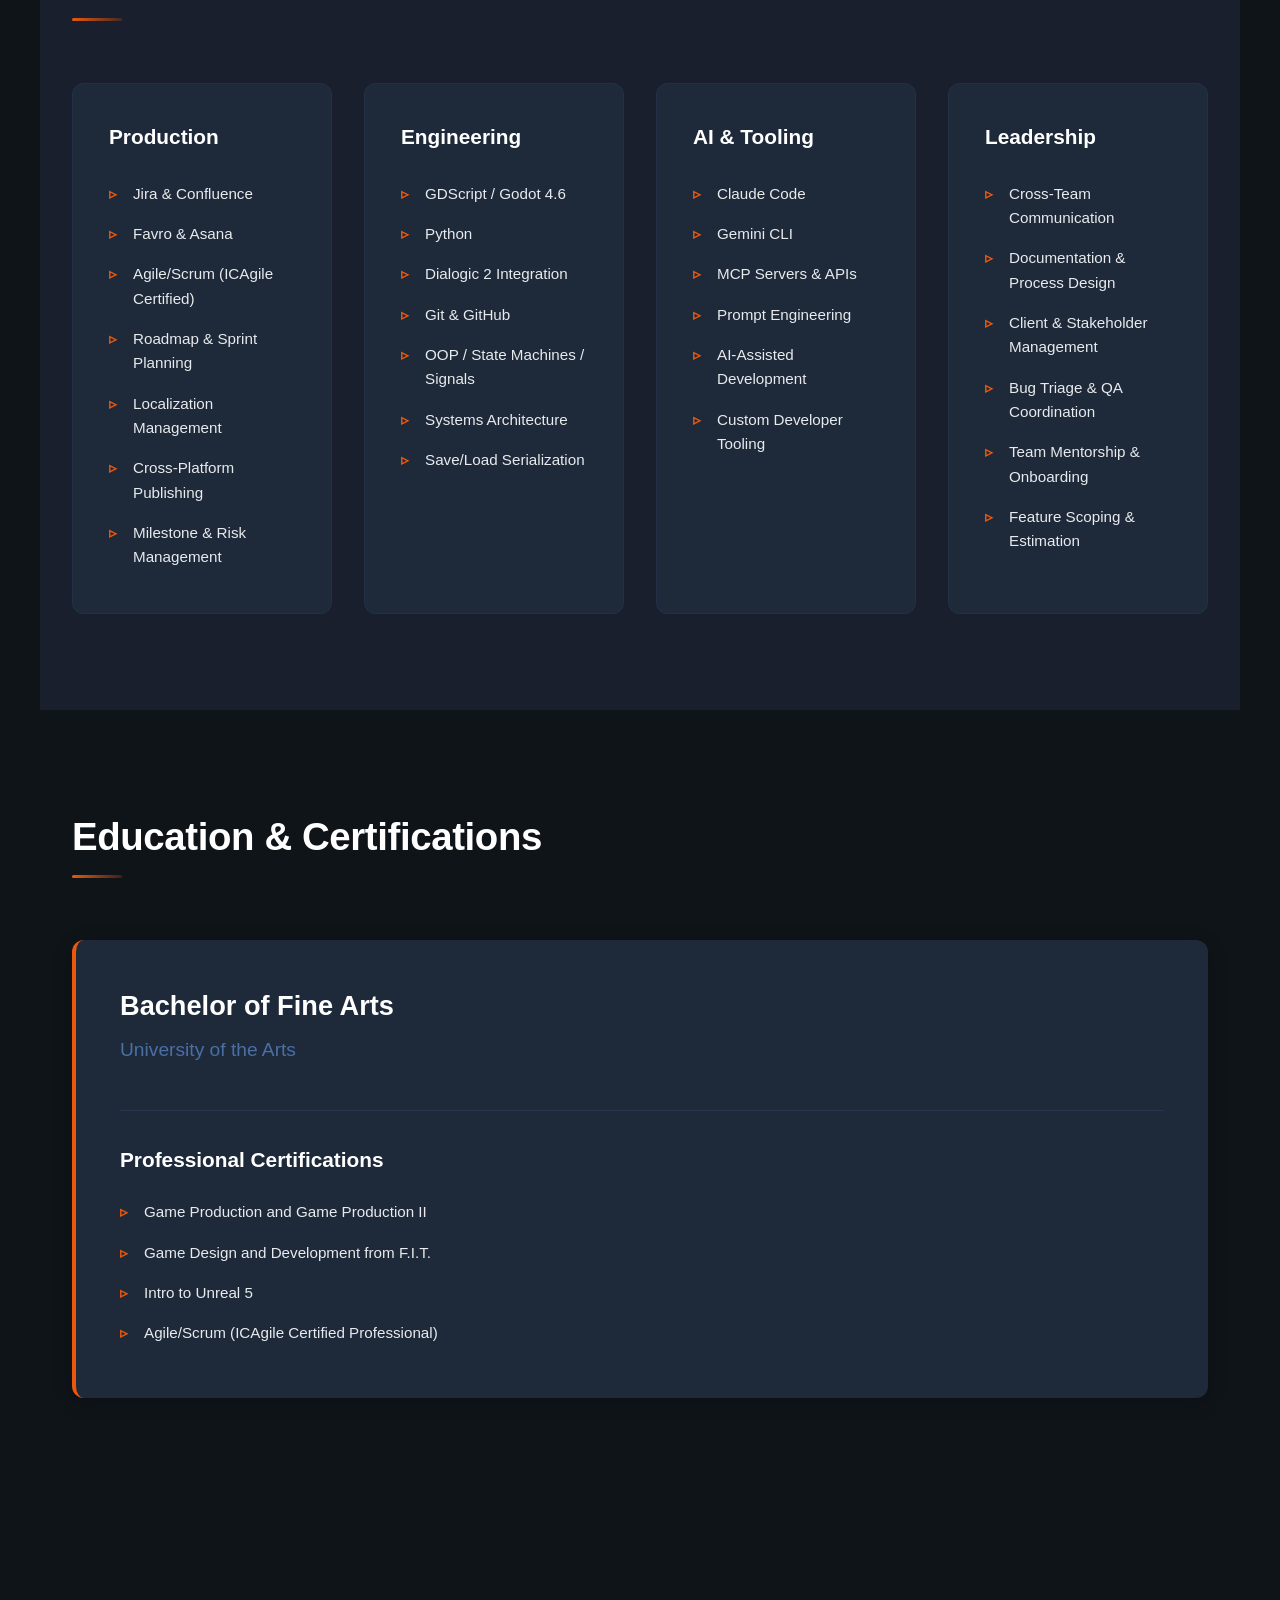
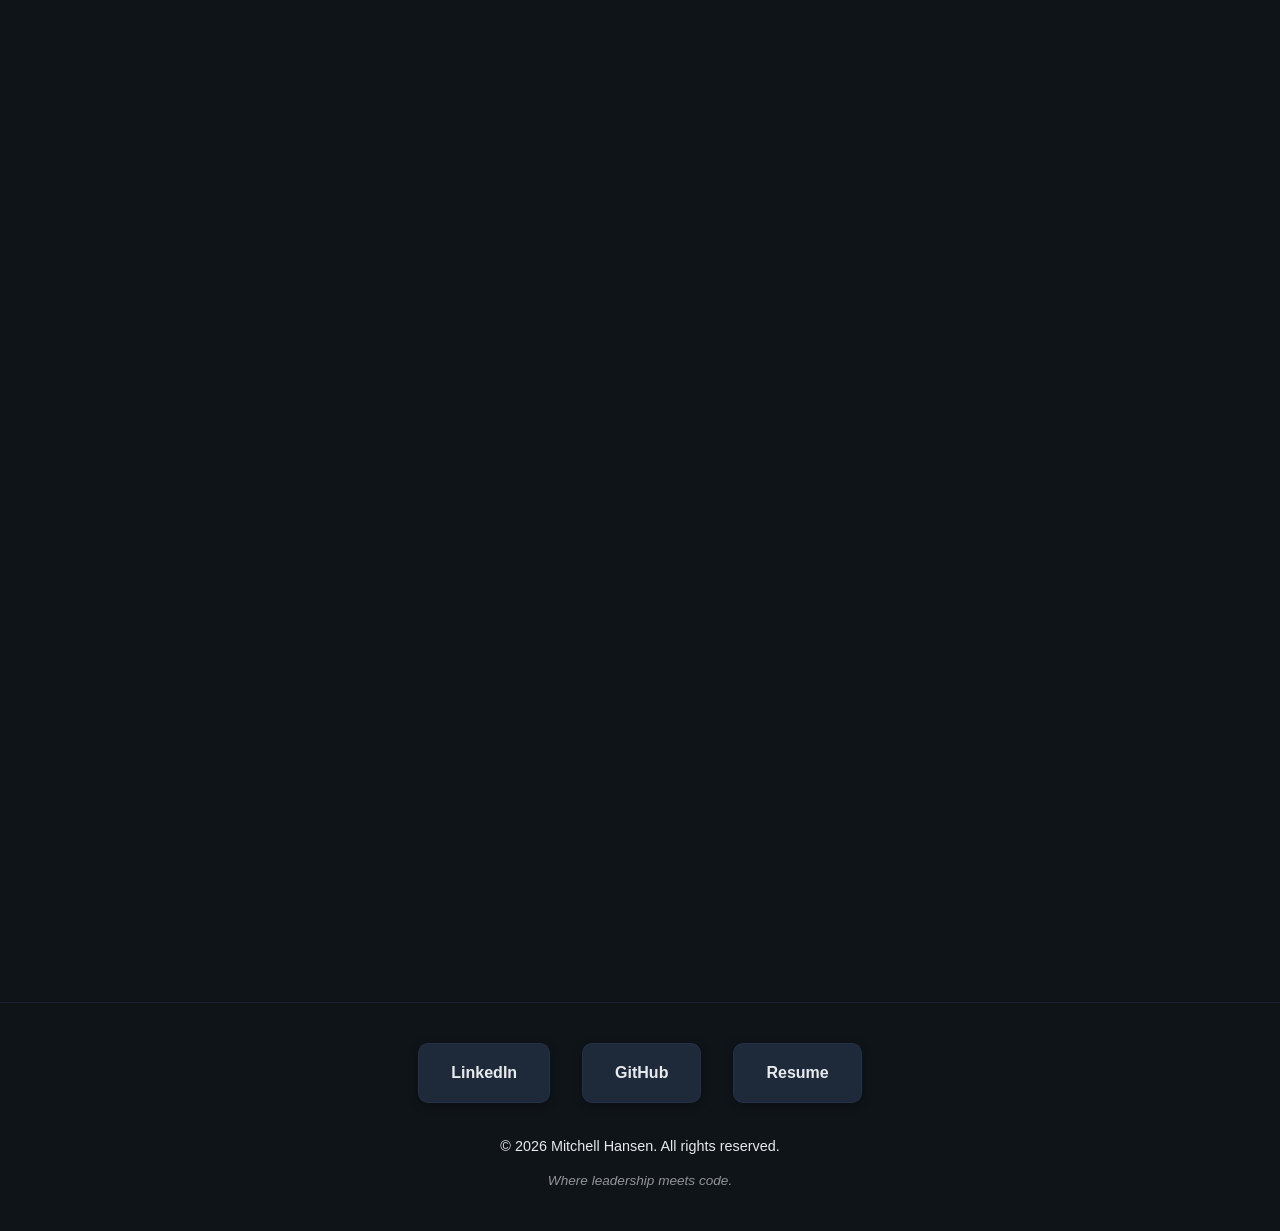
==== commit 85bc7ab0: "Update Project Zelena card status to Completed (project wrapped) Co-Authored-By: Claude Opus 4.8 (1M" ====
--- a/index.html
+++ b/index.html
@@ -319,7 +319,7 @@
         <div class="featured-project zelena-feature">
             <div class="project-header">
                 <h3>Project Zelena</h3>
-                <p>WorldSeam Studios | Visual Novel / Turn-Based RPG | Team of 6 | Active Development</p>
+                <p>WorldSeam Studios | Visual Novel / Turn-Based RPG | Team of 6 | Completed</p>
             </div>
 
             <div class="project-banner">
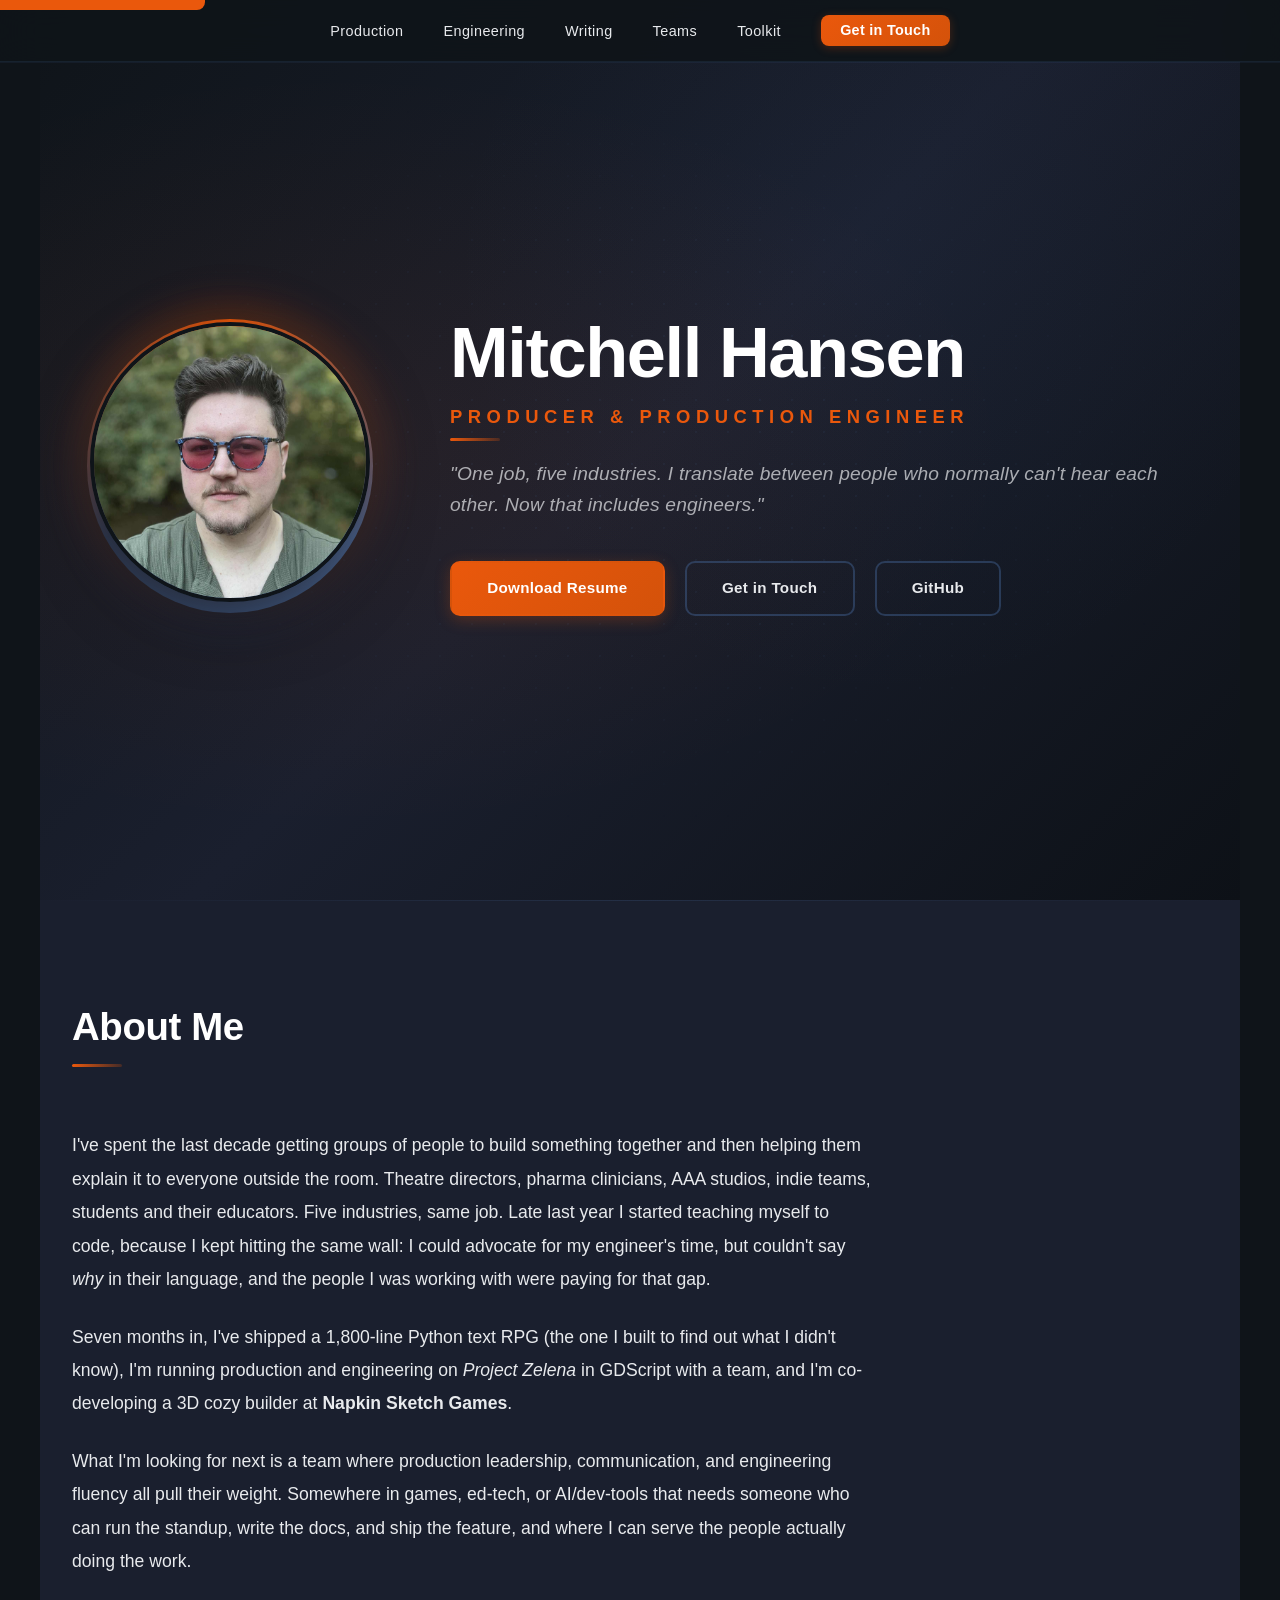
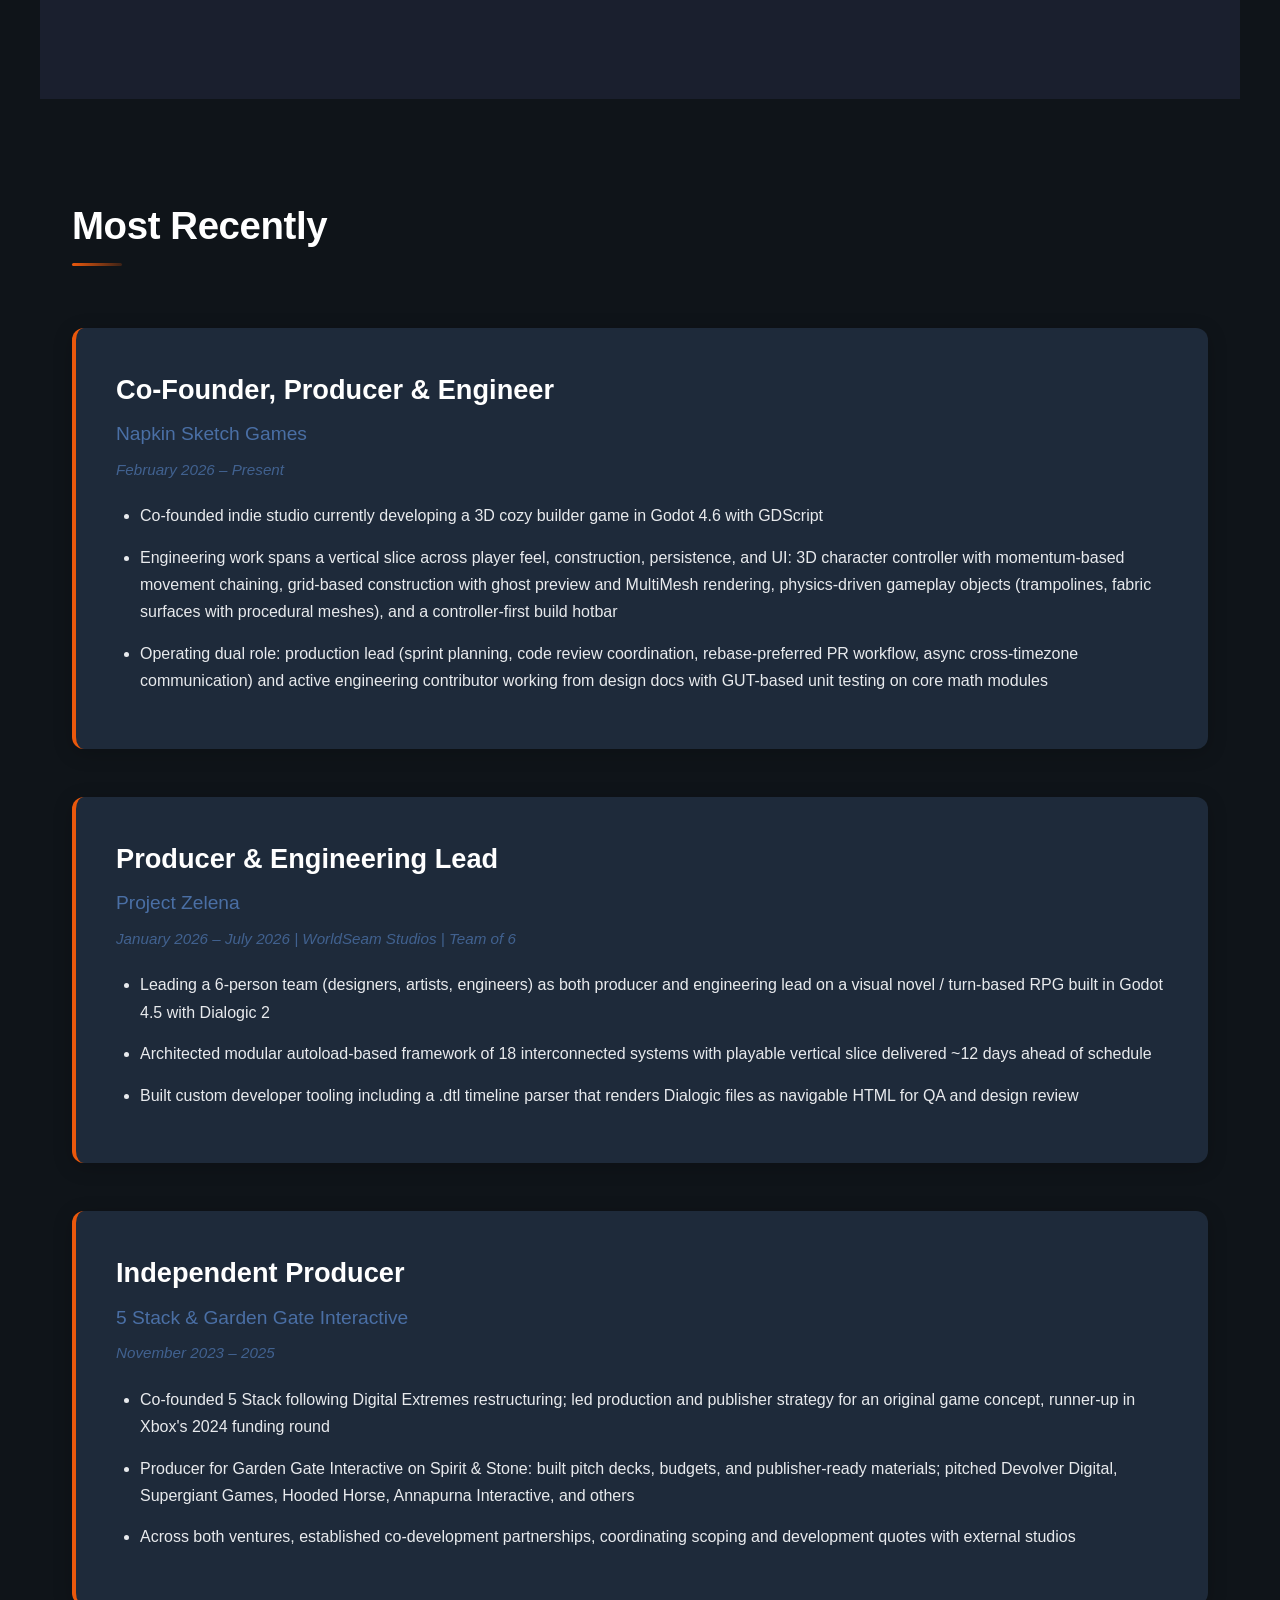
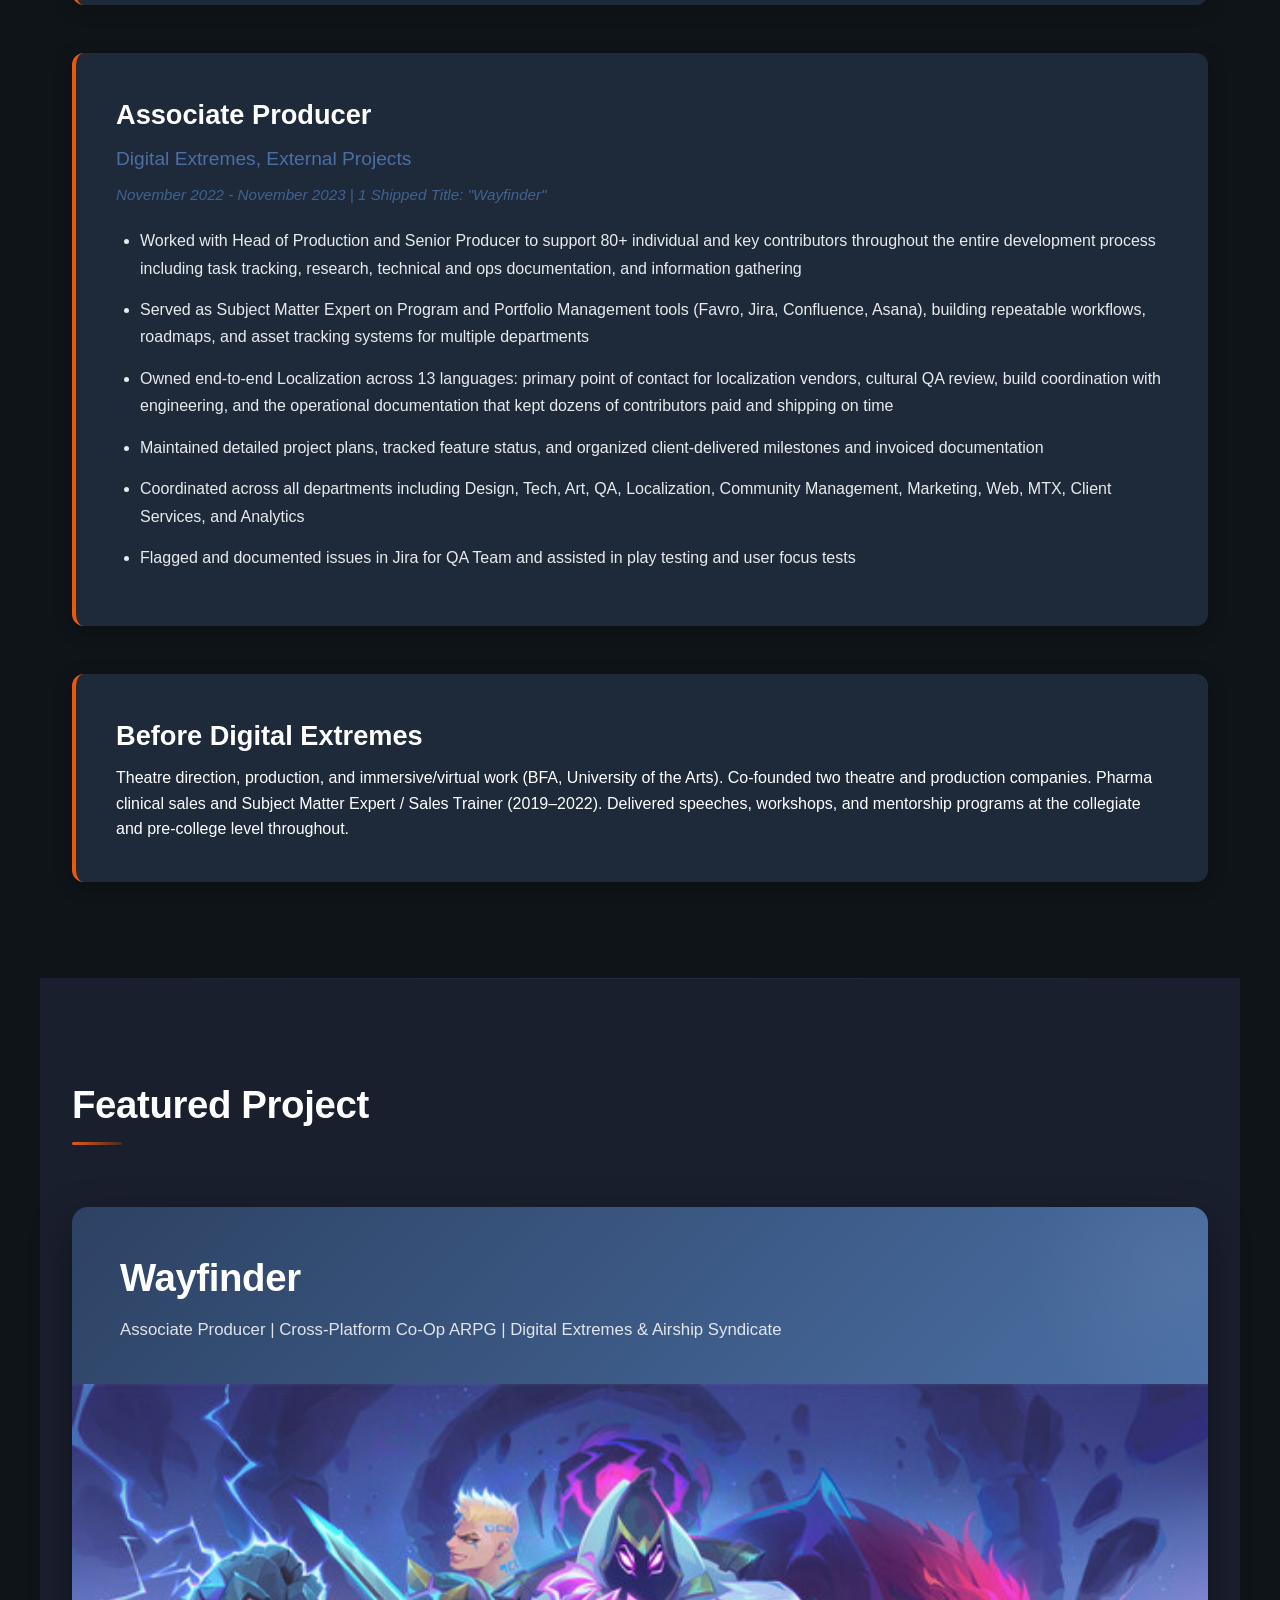
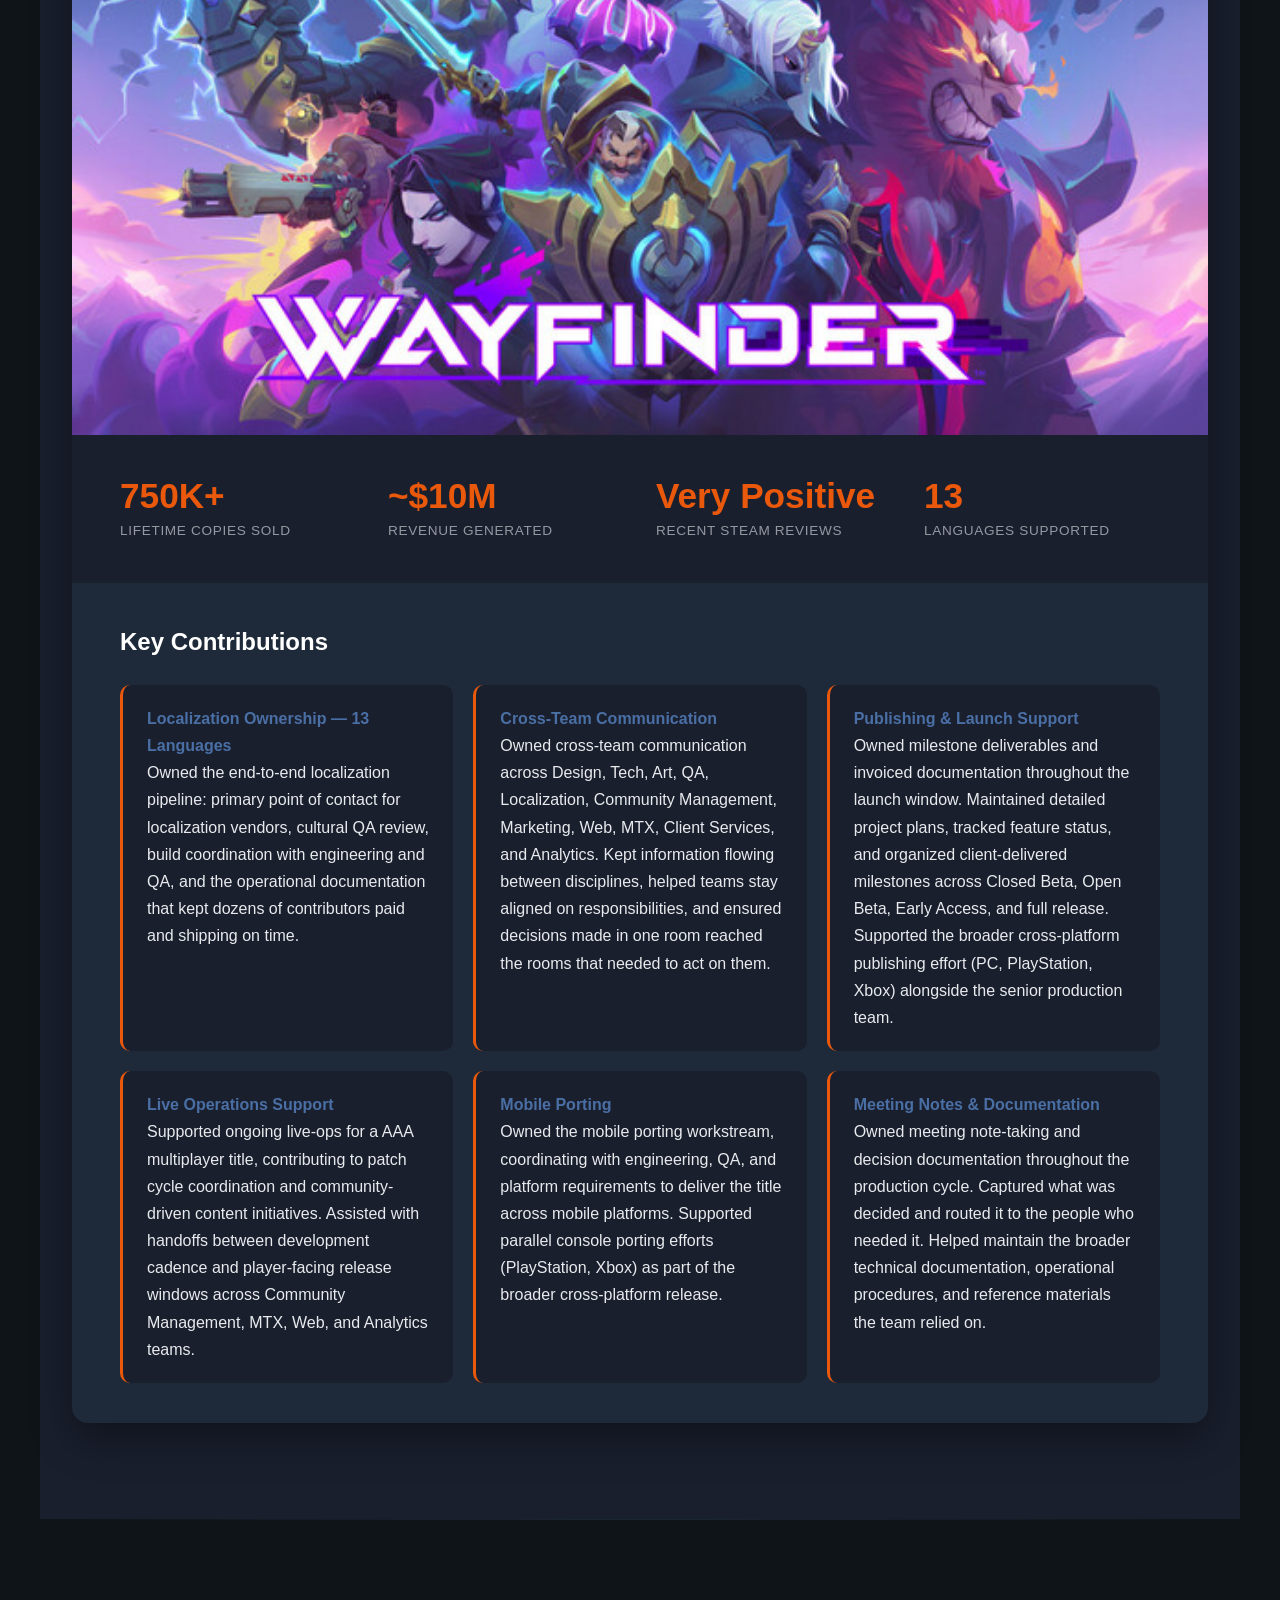
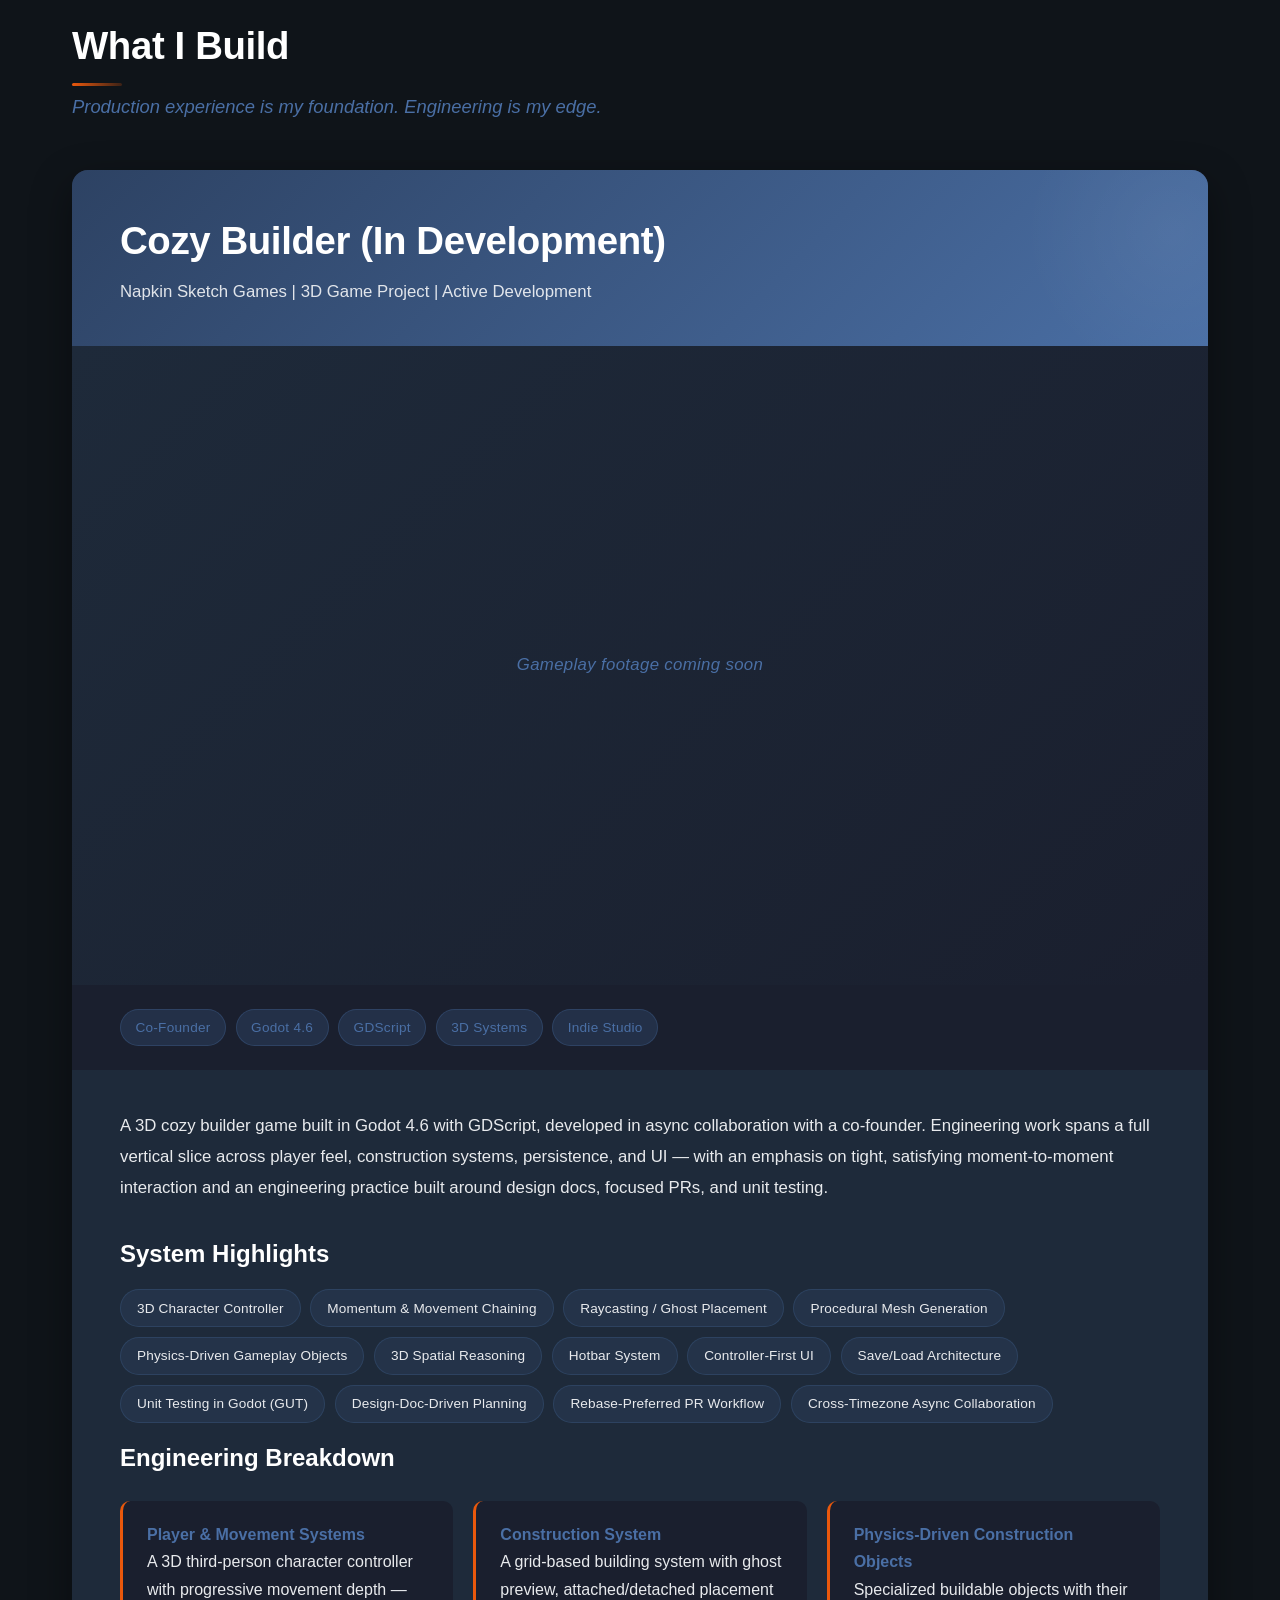
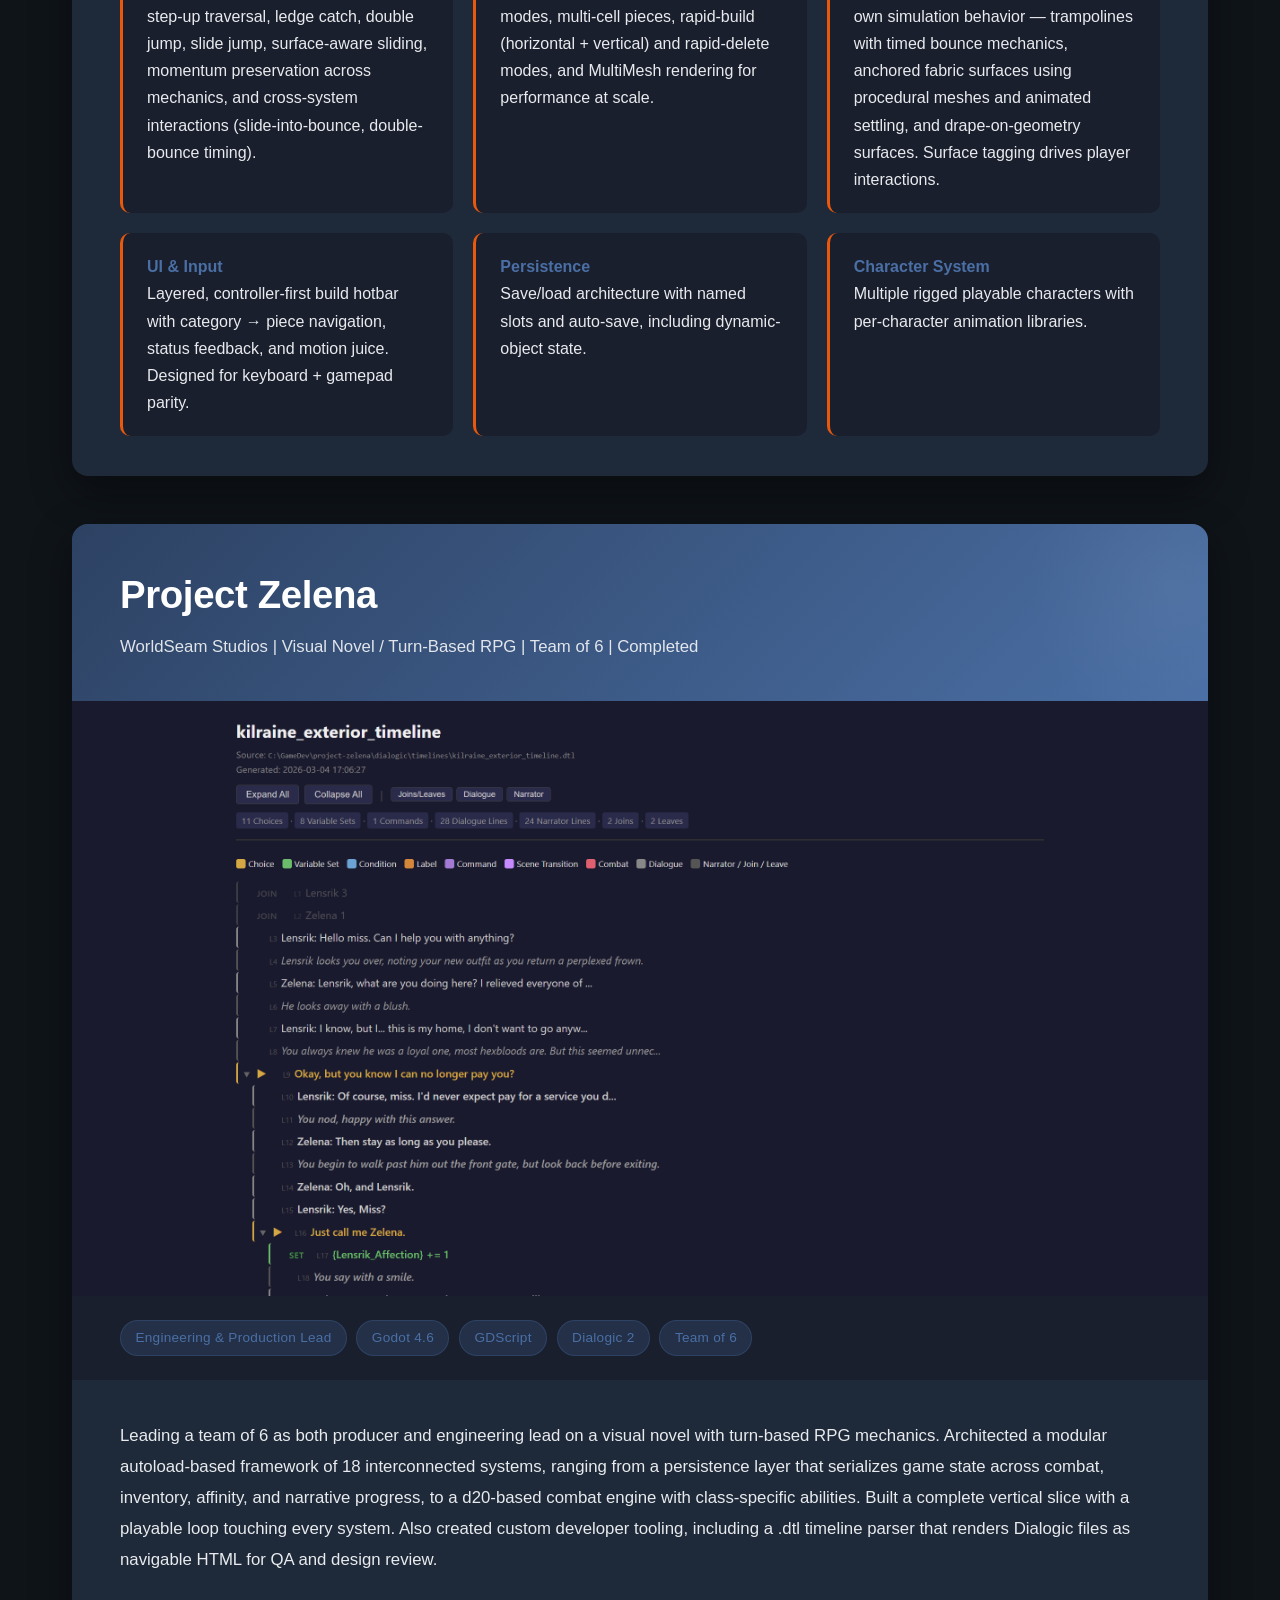
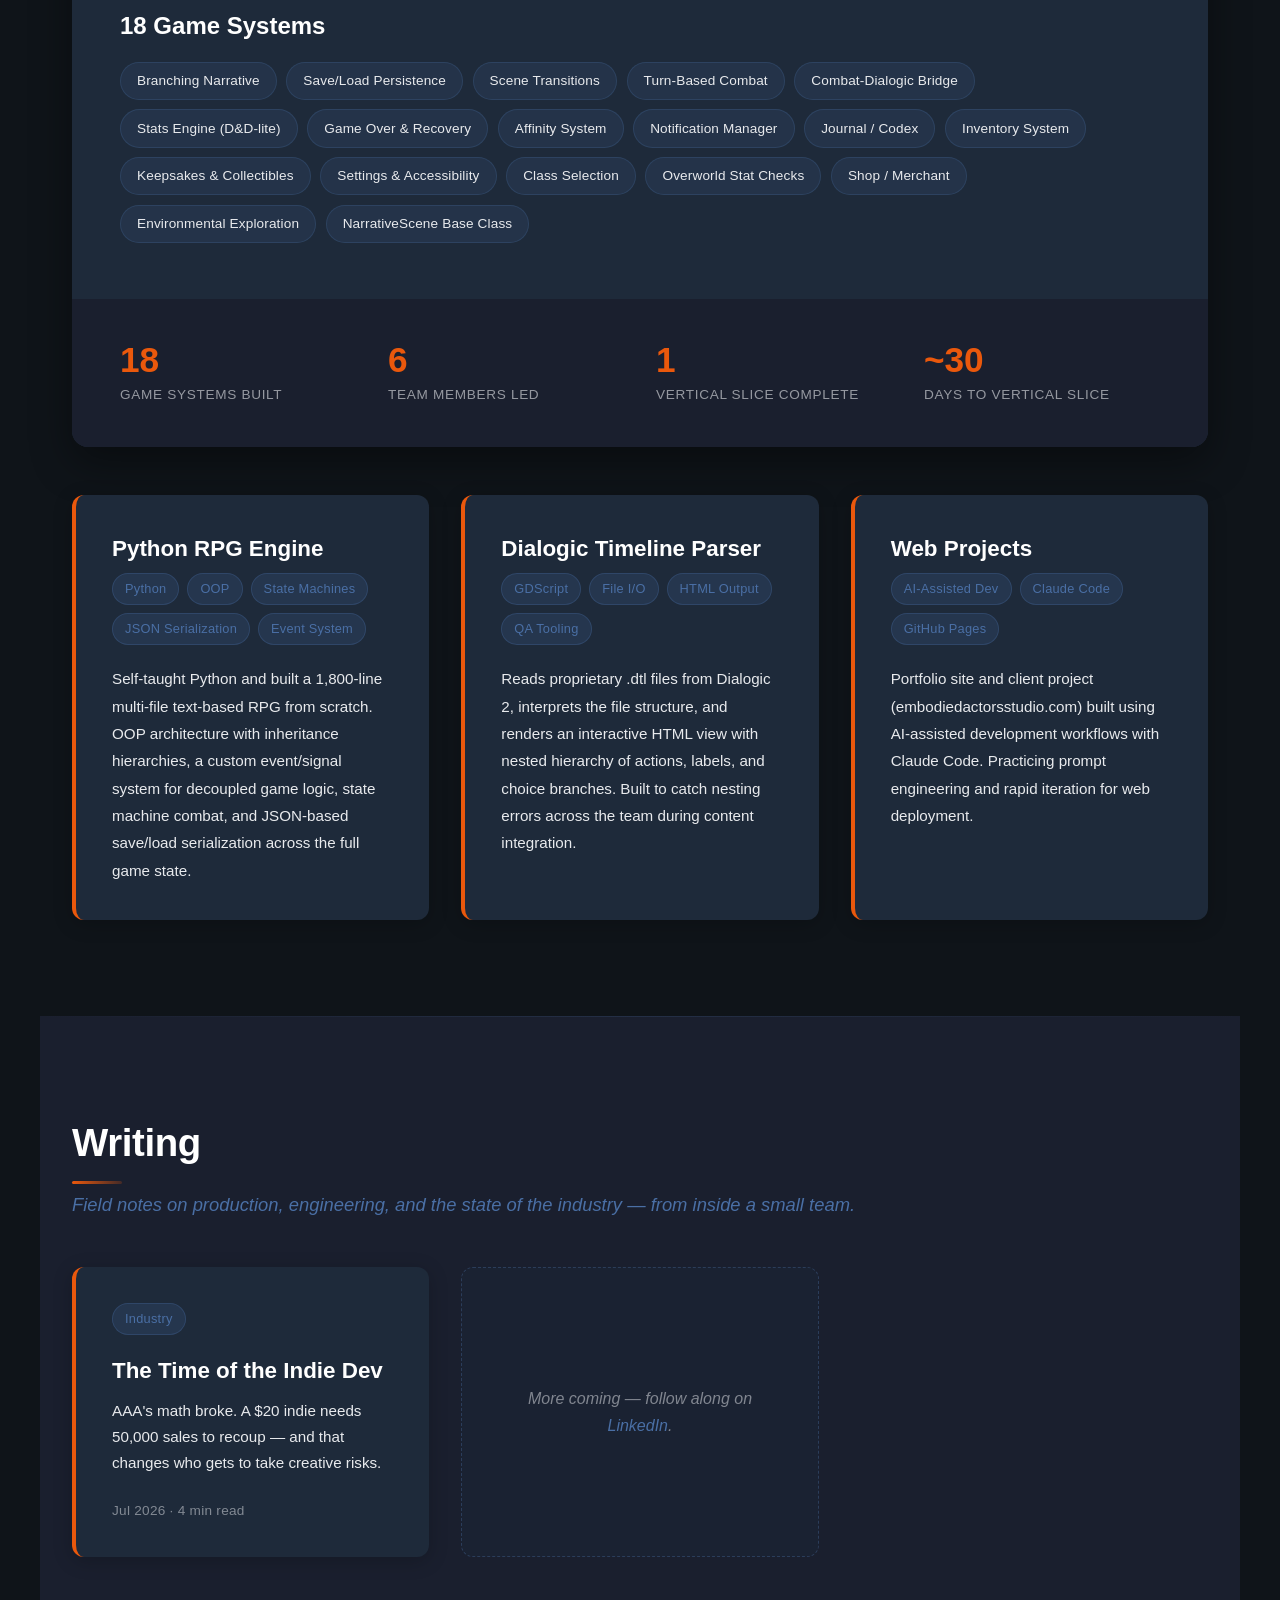
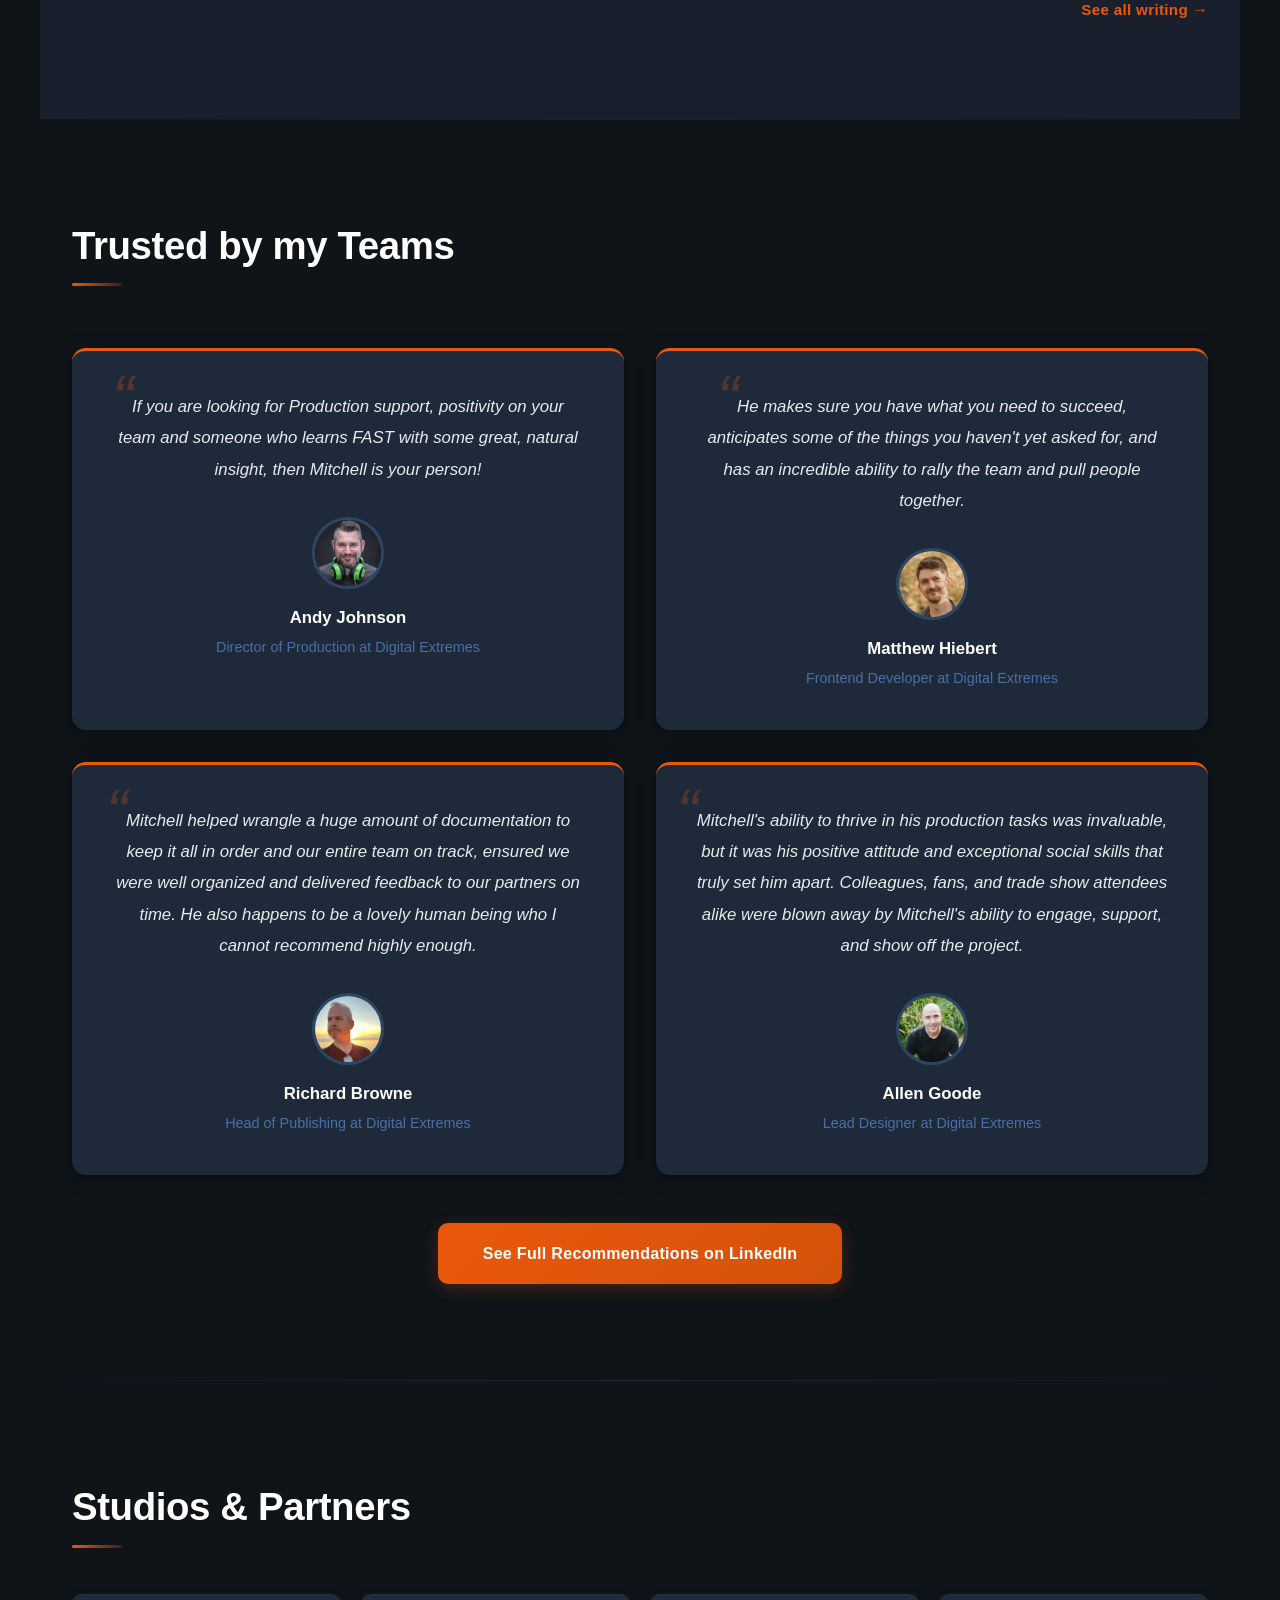
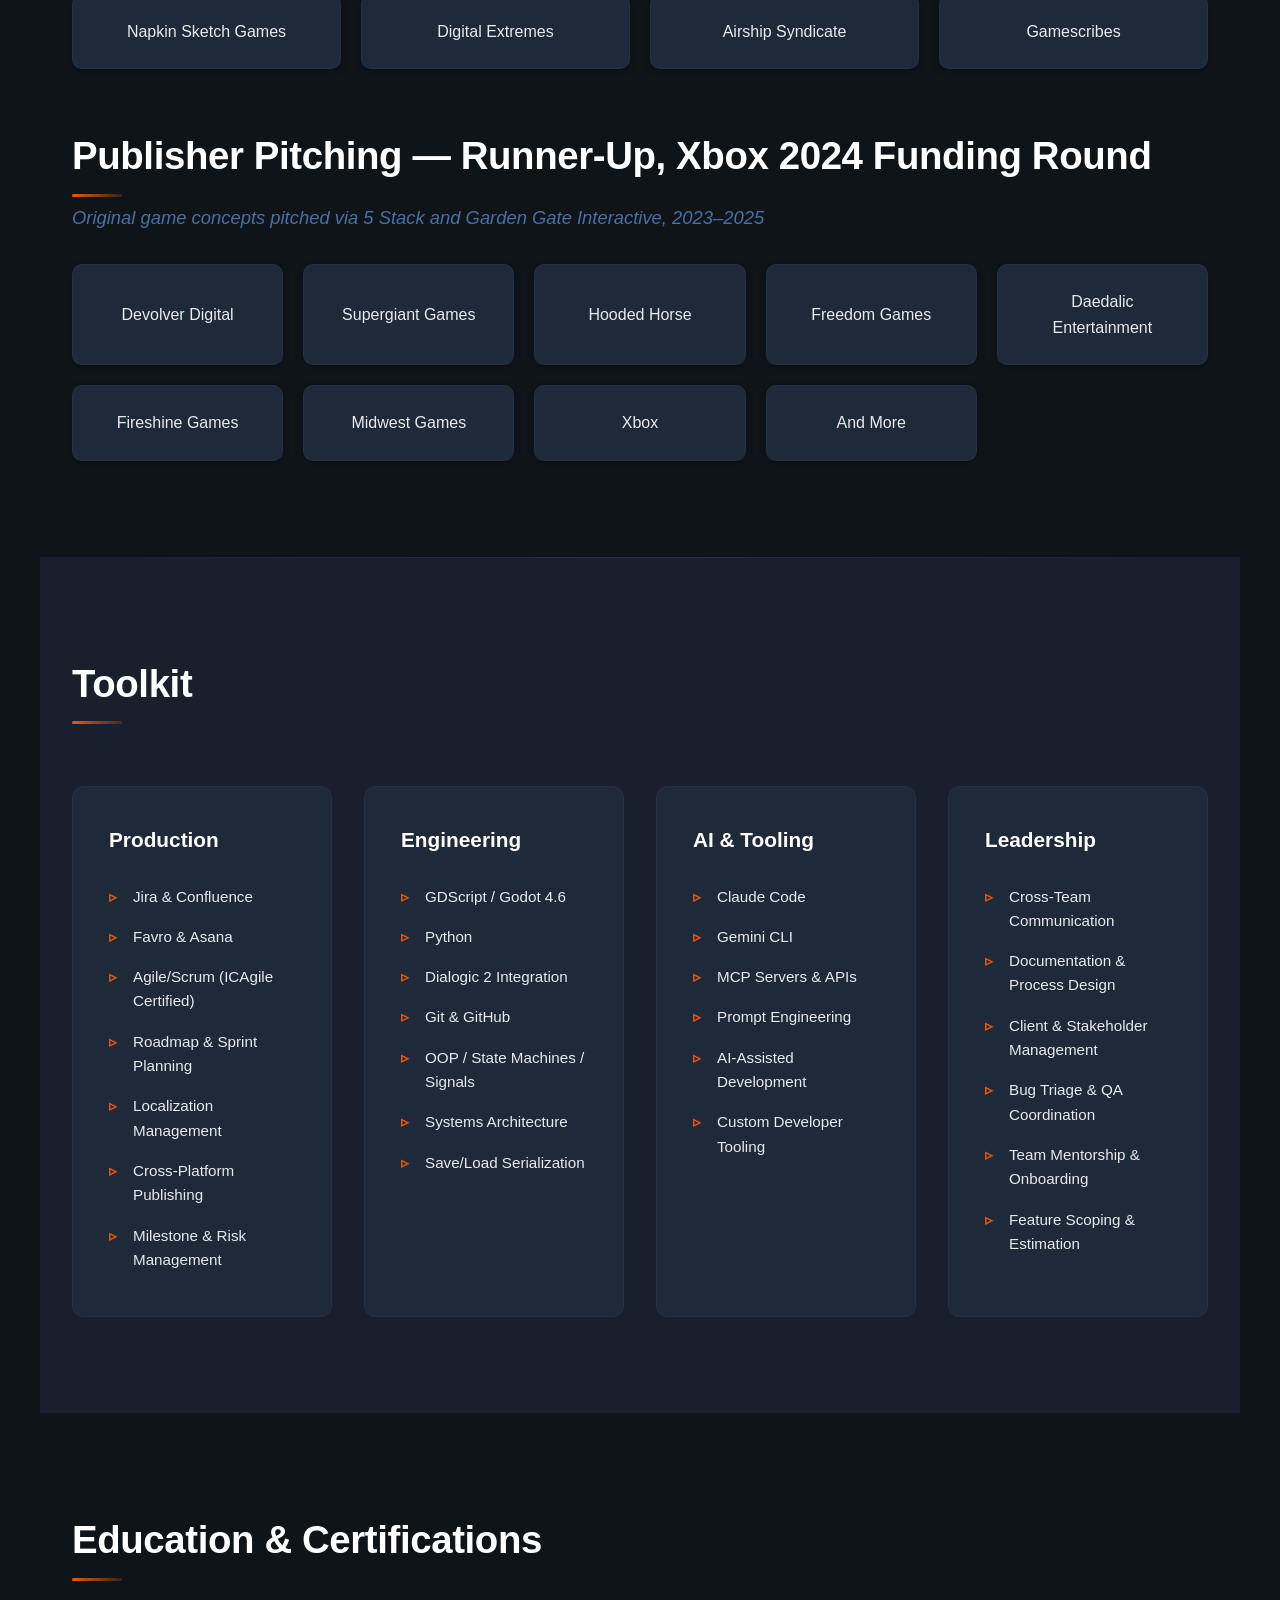
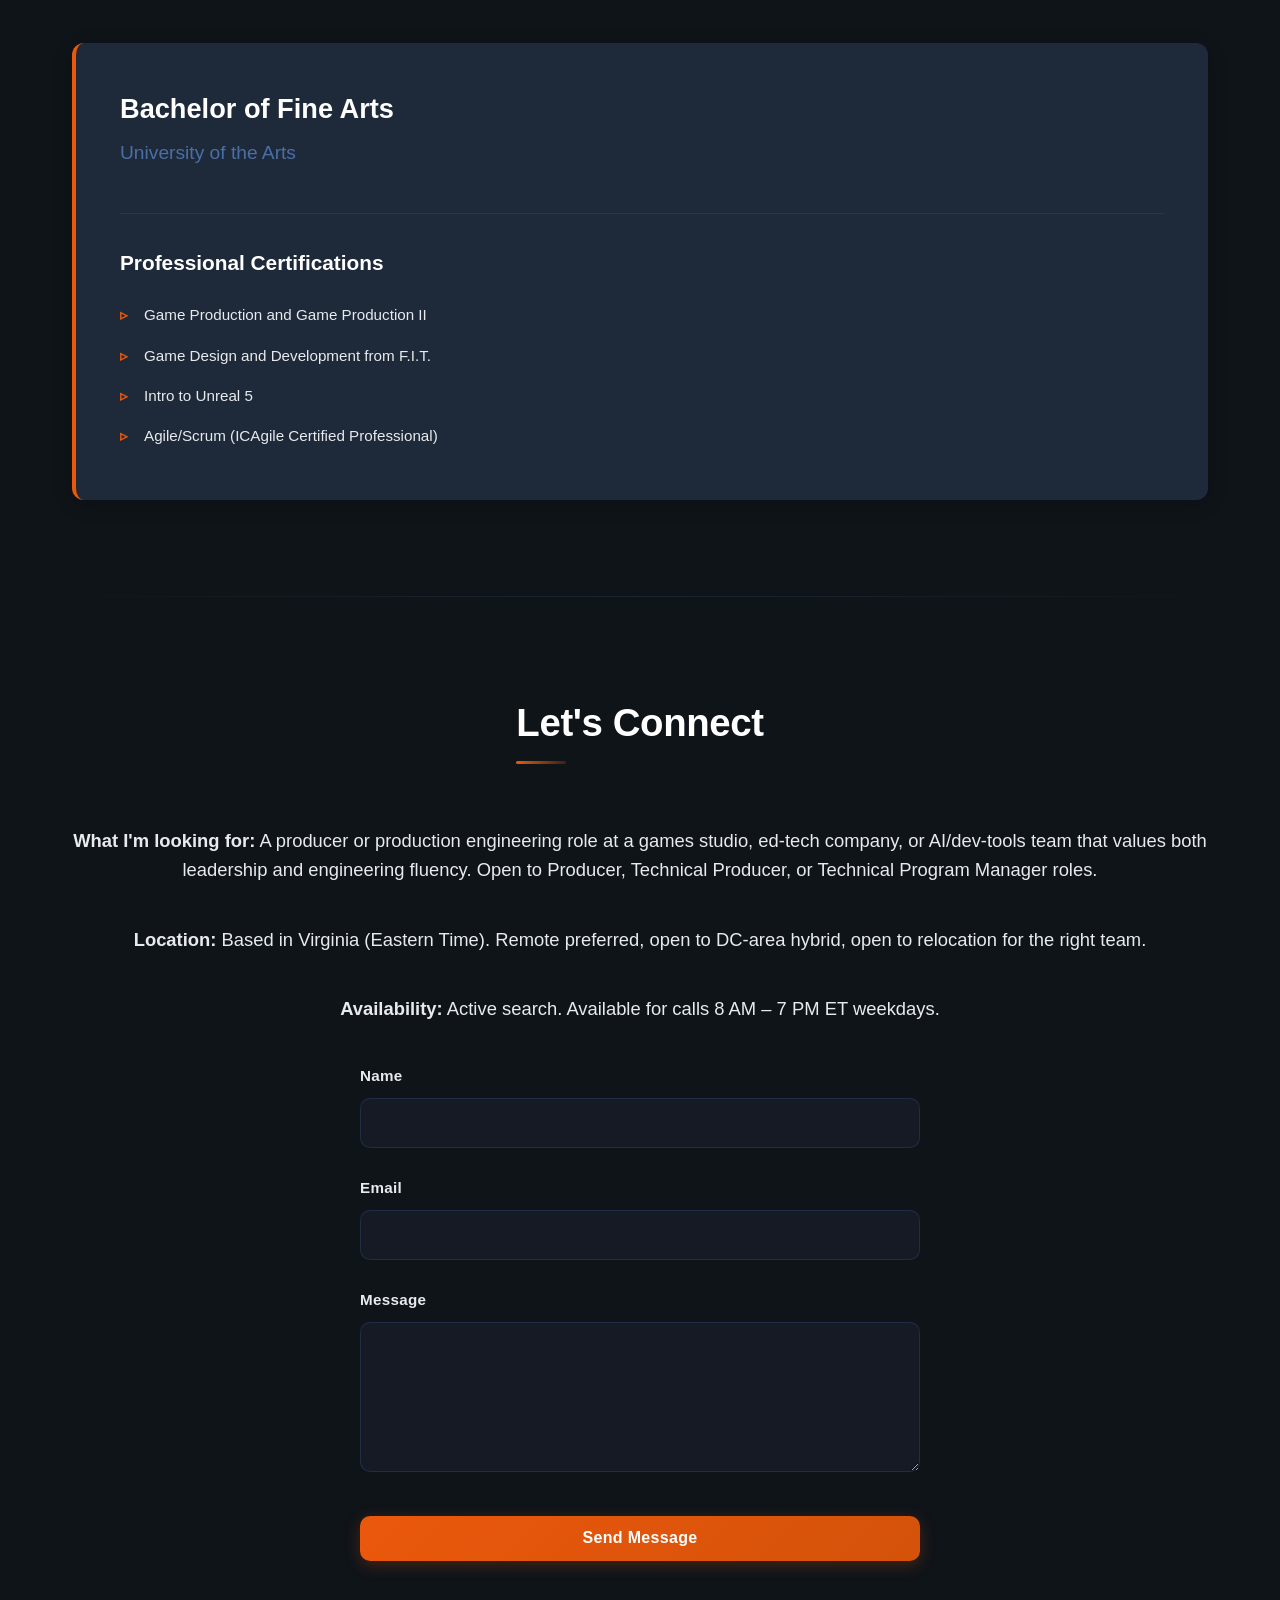
==== commit 9a84b35d: "Add Writing section with first post: The Time of the Indie Dev - Homepage: Writing nav item + card g" ====
--- a/index.html
+++ b/index.html
@@ -62,6 +62,7 @@
         <ul>
             <li><a href="#experience">Production</a></li>
             <li><a href="#tech-projects">Engineering</a></li>
+            <li><a href="#writing">Writing</a></li>
             <li><a href="#testimonials">Teams</a></li>
             <li><a href="#skills">Toolkit</a></li>
             <li><a href="#contact" class="nav-cta">Get in Touch</a></li>
@@ -180,8 +181,8 @@
 
             <div class="project-stats">
                 <div class="stat">
-                    <span class="stat-number">500K+</span>
-                    <span class="stat-label">Copies Sold</span>
+                    <span class="stat-number">750K+</span>
+                    <span class="stat-label">Lifetime Copies Sold</span>
                 </div>
                 <div class="stat">
                     <span class="stat-number">~$10M</span>
@@ -425,6 +426,28 @@
         </div>
     </section>
 
+    <!-- Writing Section -->
+    <section id="writing">
+        <h2>Writing</h2>
+        <p class="section-subtitle">Field notes on production, engineering, and the state of the industry — from inside a small team.</p>
+
+        <div class="writing-grid">
+            <a href="writing/time-of-the-indie-dev.html" class="writing-card">
+                <span class="tech-tag">Industry</span>
+                <h3>The Time of the Indie Dev</h3>
+                <p class="writing-hook">AAA's math broke. A $20 indie needs 50,000 sales to recoup — and that changes who gets to take creative risks.</p>
+                <p class="writing-meta">Jul 2026 · 4 min read</p>
+            </a>
+
+            <!-- Placeholder while the archive is small — remove once there are 2+ real posts -->
+            <div class="writing-card-placeholder">
+                <p>More coming — follow along on <a href="https://www.linkedin.com/in/mitchell-hansen-icp/" target="_blank" rel="noopener noreferrer">LinkedIn</a>.</p>
+            </div>
+        </div>
+
+        <p class="writing-more"><a href="writing/index.html">See all writing →</a></p>
+    </section>
+
     <!-- Testimonials Section -->
     <section id="testimonials">
             <h2>Trusted by my Teams</h2>
--- a/styles.css
+++ b/styles.css
@@ -1243,6 +1243,280 @@
 }
 
 /* ============================================
+   WRITING SECTION (homepage + /writing/ archive)
+   ============================================ */
+#writing {
+    background-color: var(--darker-blue);
+    position: relative;
+}
+
+#writing::before {
+    content: '';
+    position: absolute;
+    top: 0;
+    left: 0;
+    right: 0;
+    height: 1px;
+    background: linear-gradient(90deg, transparent, rgba(74, 111, 165, 0.2), transparent);
+}
+
+.writing-grid {
+    display: grid;
+    grid-template-columns: repeat(auto-fill, minmax(320px, 1fr));
+    gap: 2rem;
+    margin-top: 3rem;
+}
+
+/* Whole card is a link — mirrors .tech-project-card visuals */
+.writing-card {
+    display: flex;
+    flex-direction: column;
+    padding: 2.25rem;
+    background-color: var(--medium-blue);
+    border-radius: 12px;
+    border-left: 4px solid var(--deep-orange);
+    box-shadow: 0 4px 20px rgba(0, 0, 0, 0.2);
+    transition: box-shadow 0.3s ease, transform 0.3s ease;
+    text-decoration: none;
+}
+
+.writing-card:hover {
+    box-shadow: 0 8px 30px rgba(0, 0, 0, 0.3);
+    transform: translateY(-4px);
+}
+
+.writing-card .tech-tag {
+    align-self: flex-start;
+    margin-bottom: 1.1rem;
+}
+
+.writing-card h3 {
+    font-family: var(--font-display);
+    font-size: 1.4rem;
+    color: var(--white);
+    margin-bottom: 0.6rem;
+    font-weight: 700;
+    transition: color 0.3s ease;
+}
+
+.writing-card:hover h3 {
+    color: var(--deep-orange);
+}
+
+.writing-hook {
+    color: var(--light-gray);
+    line-height: 1.7;
+    font-size: 0.95rem;
+    margin-bottom: 1.5rem;
+}
+
+.writing-meta {
+    margin-top: auto;
+    color: rgba(232, 234, 237, 0.5);
+    font-size: 0.85rem;
+    letter-spacing: 0.02em;
+}
+
+/* Placeholder card while the archive is small — remove once there are 2+ real posts */
+.writing-card-placeholder {
+    display: flex;
+    flex-direction: column;
+    justify-content: center;
+    padding: 2.25rem;
+    background-color: rgba(30, 42, 58, 0.35);
+    border-radius: 12px;
+    border: 1px dashed rgba(74, 111, 165, 0.35);
+    color: rgba(232, 234, 237, 0.5);
+    font-style: italic;
+    line-height: 1.7;
+    text-align: center;
+}
+
+.writing-card-placeholder a {
+    color: var(--light-blue);
+    text-decoration: none;
+    transition: color 0.3s ease;
+}
+
+.writing-card-placeholder a:hover {
+    color: var(--deep-orange);
+}
+
+.writing-more {
+    margin-top: 2.5rem;
+    text-align: right;
+}
+
+.writing-more a {
+    color: var(--deep-orange);
+    text-decoration: none;
+    font-weight: 600;
+    font-size: 0.95rem;
+    letter-spacing: 0.02em;
+    transition: color 0.3s ease;
+}
+
+.writing-more a:hover {
+    color: #f06418;
+    text-decoration: underline;
+}
+
+/* ============================================
+   POST PAGES (/writing/*.html)
+   ============================================ */
+.post-topbar {
+    position: fixed;
+    top: 0;
+    width: 100%;
+    display: flex;
+    justify-content: space-between;
+    align-items: center;
+    background-color: rgba(15, 20, 25, 0.9);
+    backdrop-filter: blur(20px);
+    -webkit-backdrop-filter: blur(20px);
+    box-shadow: 0 1px 0 rgba(74, 111, 165, 0.1);
+    z-index: 1000;
+    padding: 1.1rem 2rem;
+    border-bottom: 1px solid rgba(45, 66, 99, 0.3);
+}
+
+.post-topbar a {
+    text-decoration: none;
+    color: var(--light-gray);
+    font-weight: 500;
+    font-size: 0.9rem;
+    letter-spacing: 0.03em;
+    transition: color 0.3s ease;
+}
+
+.post-topbar a:hover {
+    color: var(--deep-orange);
+}
+
+.post-topbar .topbar-current {
+    color: var(--light-blue);
+    font-weight: 500;
+    font-size: 0.9rem;
+    letter-spacing: 0.03em;
+}
+
+.post-article {
+    max-width: 720px;
+    margin: 0 auto;
+    padding: 9rem 1.5rem 5rem;
+}
+
+.post-article .tech-tag {
+    display: inline-block;
+    margin-bottom: 1.25rem;
+}
+
+.post-article h1 {
+    font-family: var(--font-display);
+    font-size: clamp(2.2rem, 4.5vw, 3rem);
+    font-weight: 800;
+    color: var(--white);
+    line-height: 1.15;
+    letter-spacing: -0.02em;
+    margin-bottom: 1rem;
+}
+
+.post-meta {
+    color: rgba(232, 234, 237, 0.5);
+    font-size: 0.9rem;
+    letter-spacing: 0.02em;
+    margin-bottom: 3rem;
+}
+
+.post-article h2 {
+    font-family: var(--font-display);
+    font-size: 1.5rem;
+    font-weight: 700;
+    color: var(--white);
+    margin: 3rem 0 1.25rem;
+}
+
+.post-article p {
+    color: var(--light-gray);
+    font-size: 1.05rem;
+    line-height: 1.9;
+    margin-bottom: 1.6rem;
+}
+
+.post-article a {
+    color: var(--light-blue);
+    text-decoration: underline;
+    text-underline-offset: 3px;
+    transition: color 0.3s ease;
+}
+
+.post-article a:hover {
+    color: var(--deep-orange);
+}
+
+.post-article blockquote {
+    margin: 2.5rem 0;
+    padding: 0.5rem 0 0.5rem 1.75rem;
+    border-left: 4px solid var(--deep-orange);
+    font-family: var(--font-display);
+    font-size: 1.35rem;
+    font-weight: 600;
+    line-height: 1.5;
+    color: var(--white);
+}
+
+.post-divider {
+    border: none;
+    height: 1px;
+    background: linear-gradient(90deg, transparent, rgba(74, 111, 165, 0.3), transparent);
+    margin: 3.5rem 0 2.5rem;
+}
+
+.post-signature {
+    padding: 1.75rem 2rem;
+    background-color: var(--medium-blue);
+    border-radius: 12px;
+    border-left: 4px solid var(--deep-orange);
+    color: var(--light-gray);
+    line-height: 1.8;
+    font-size: 0.98rem;
+}
+
+.post-signature p {
+    margin-bottom: 0;
+    font-size: 0.98rem;
+}
+
+/* Archive page (/writing/index.html) */
+.writing-page {
+    max-width: 1200px;
+    margin: 0 auto;
+    padding: 9rem 2rem 5rem;
+}
+
+.writing-page h1 {
+    font-family: var(--font-display);
+    font-size: clamp(2rem, 3vw, 2.8rem);
+    font-weight: 700;
+    color: var(--white);
+    margin-bottom: 1.5rem;
+    position: relative;
+    display: inline-block;
+    letter-spacing: -0.01em;
+}
+
+.writing-page h1::after {
+    content: '';
+    position: absolute;
+    bottom: -10px;
+    left: 0;
+    width: 50px;
+    height: 3px;
+    background: linear-gradient(90deg, var(--deep-orange), rgba(234, 88, 12, 0.2));
+    border-radius: 2px;
+}
+
+/* ============================================
    SCROLL REVEAL
    ============================================ */
 .reveal {
@@ -1380,4 +1654,37 @@
     .zelena-description {
         font-size: 0.95rem;
     }
-}
+
+    .writing-grid {
+        grid-template-columns: 1fr;
+    }
+
+    .writing-more {
+        text-align: center;
+    }
+
+    .post-topbar {
+        padding: 1rem 1.25rem;
+    }
+
+    .post-article {
+        padding: 7rem 1.25rem 4rem;
+    }
+
+    .post-article h1 {
+        font-size: 2rem;
+    }
+
+    .post-article blockquote {
+        font-size: 1.15rem;
+        padding-left: 1.25rem;
+    }
+
+    .post-signature {
+        padding: 1.5rem 1.5rem;
+    }
+
+    .writing-page {
+        padding: 8rem 1.5rem 4rem;
+    }
+}
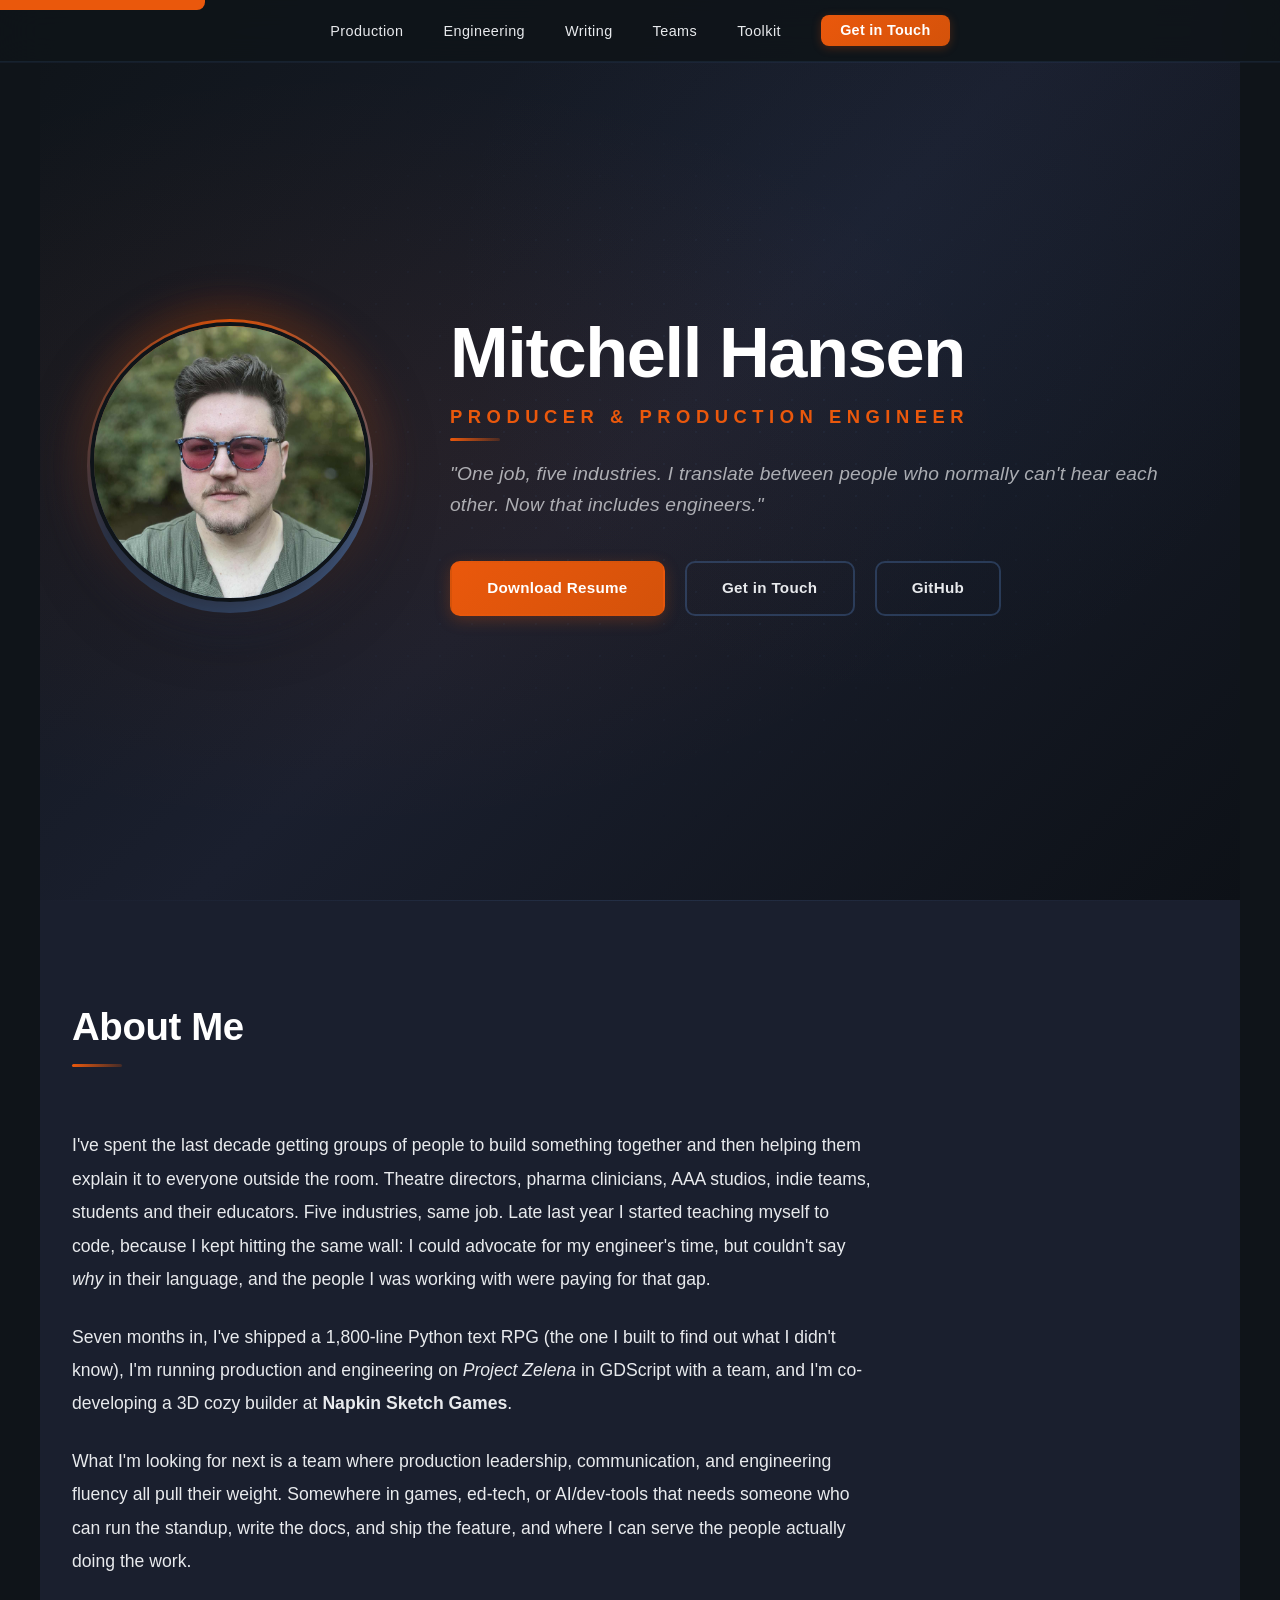
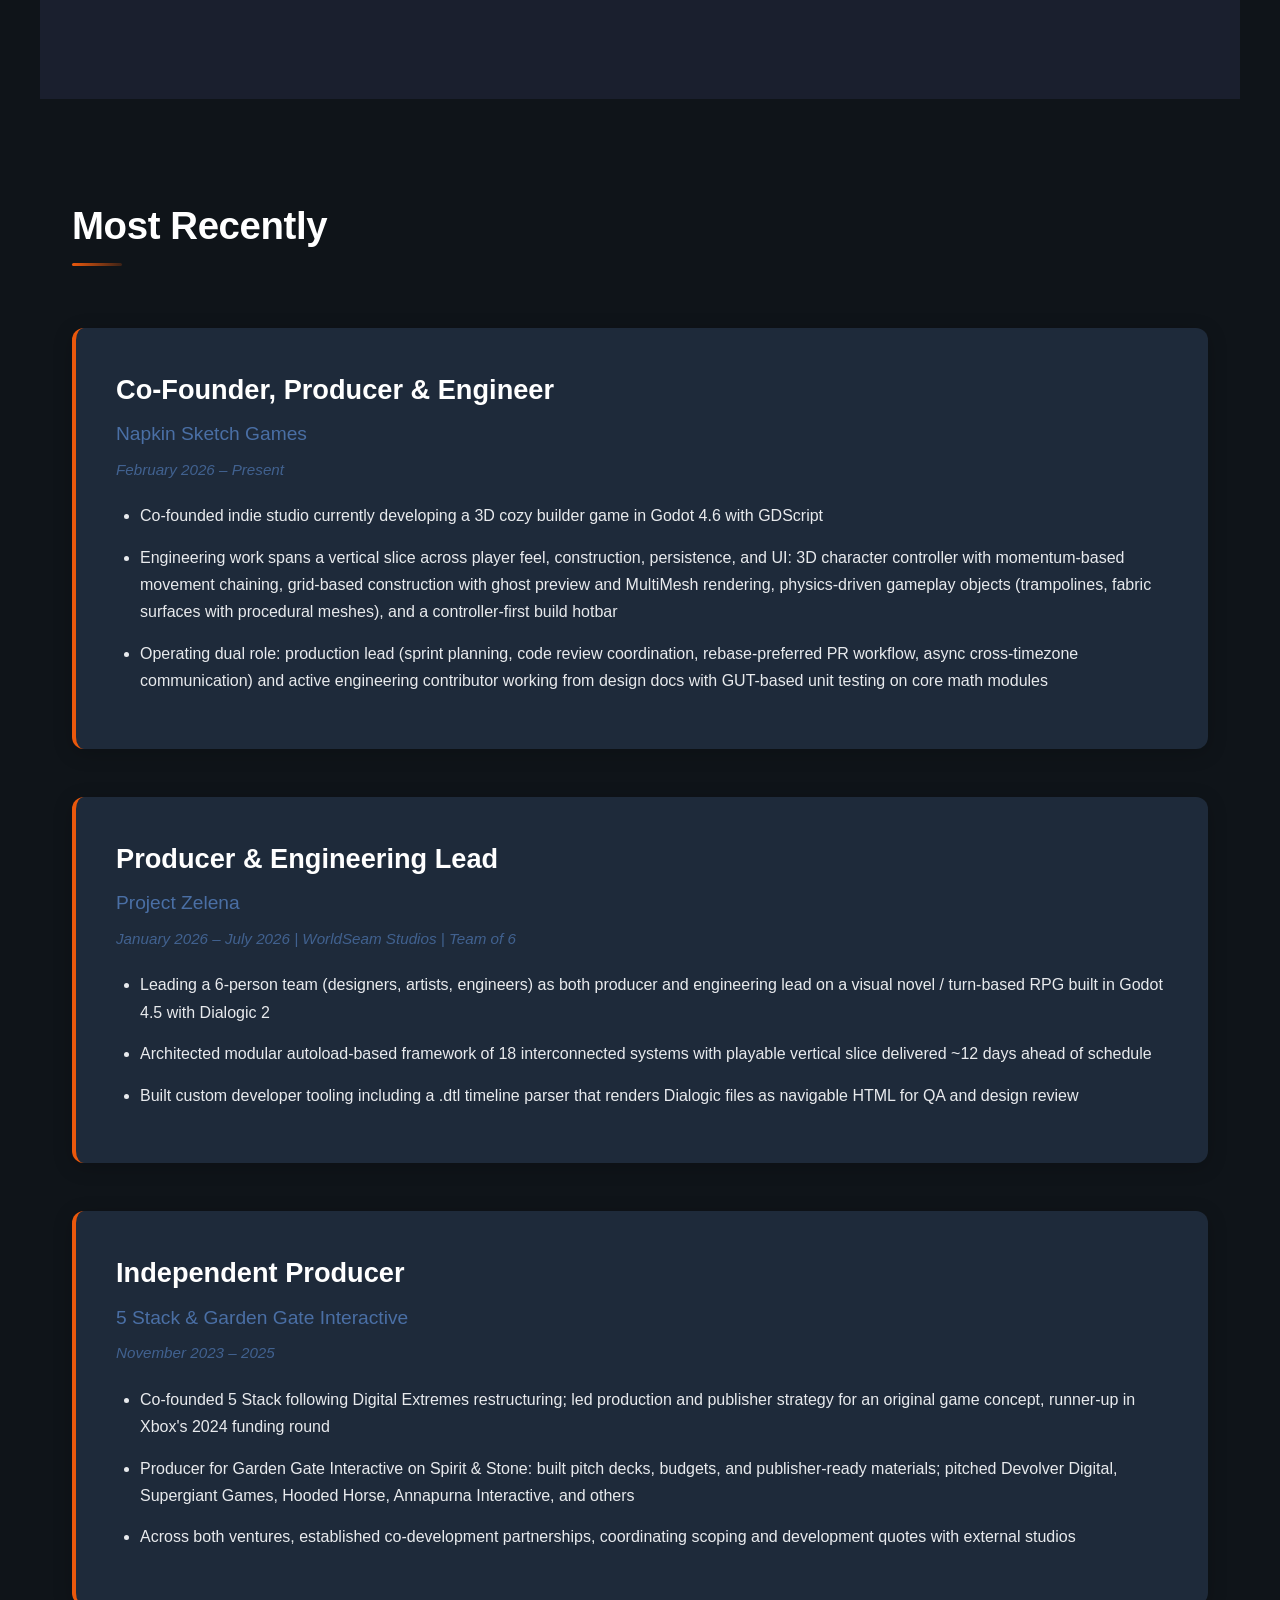
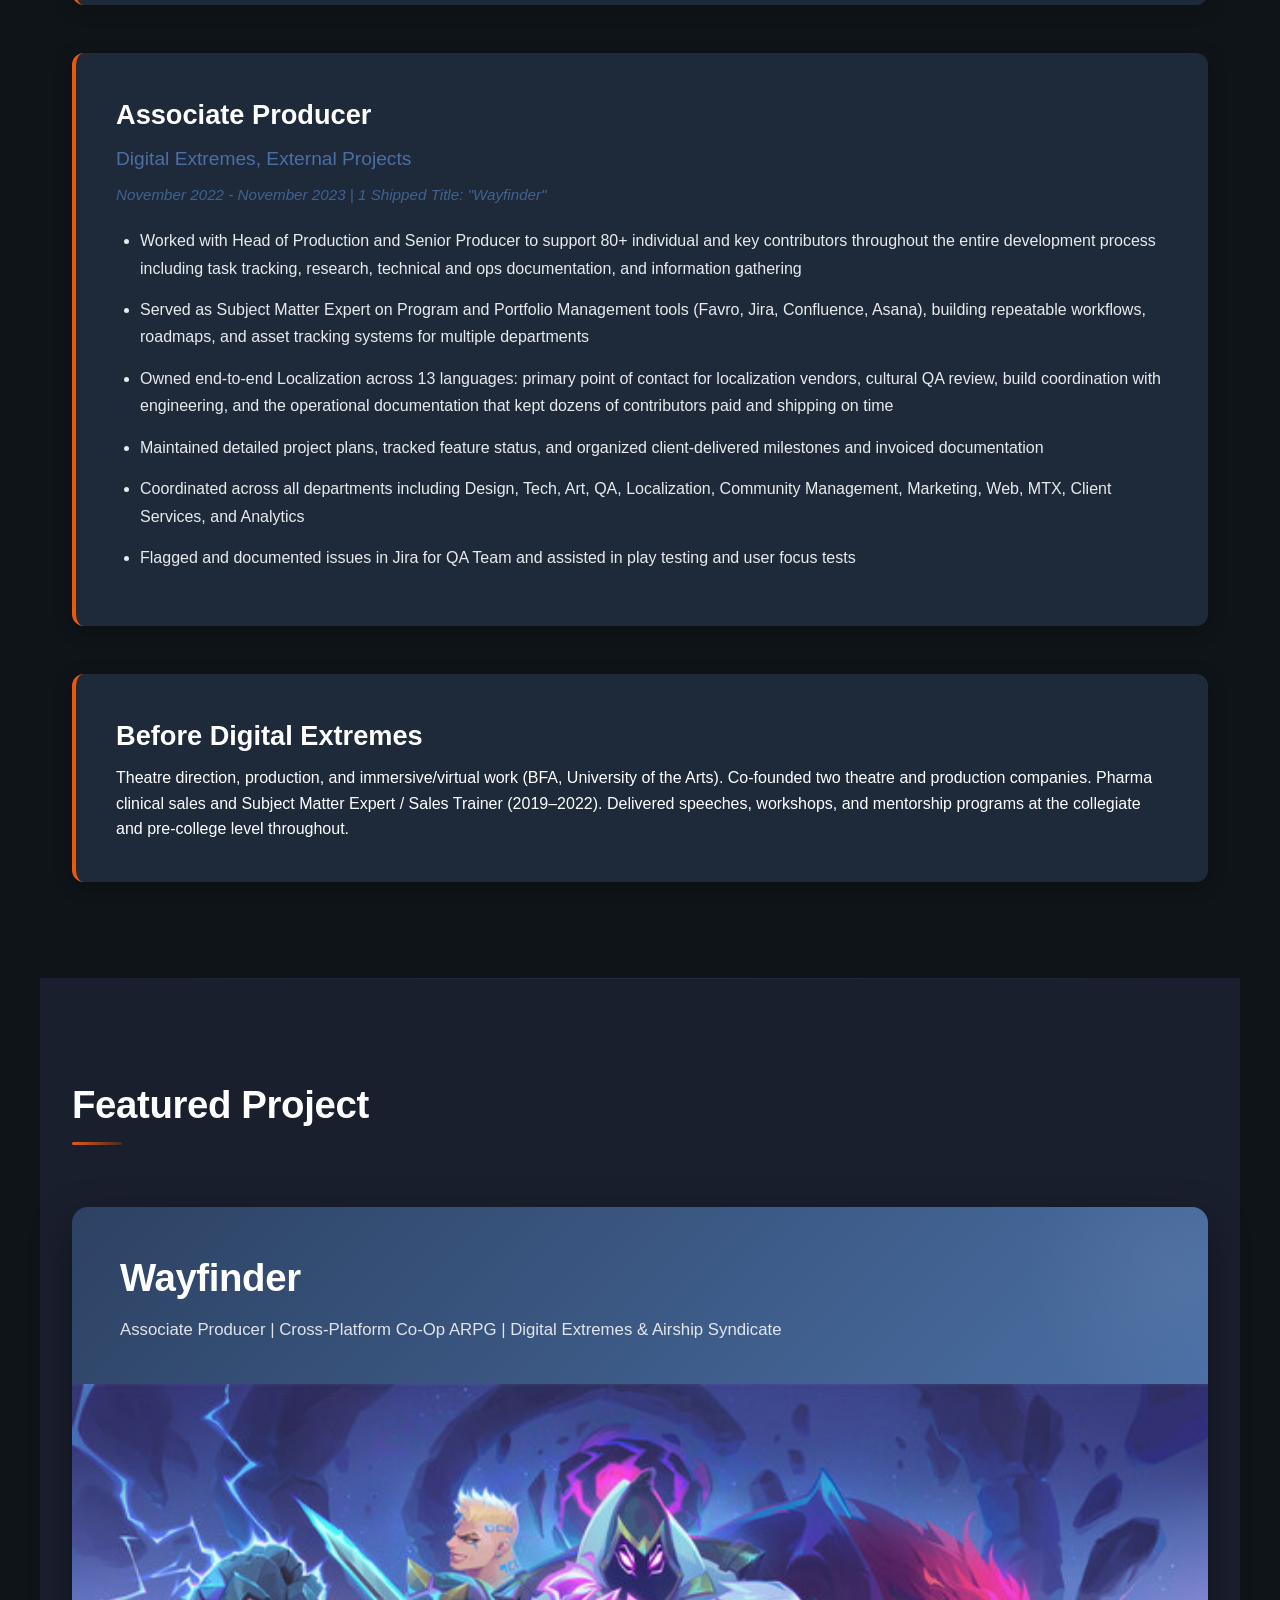
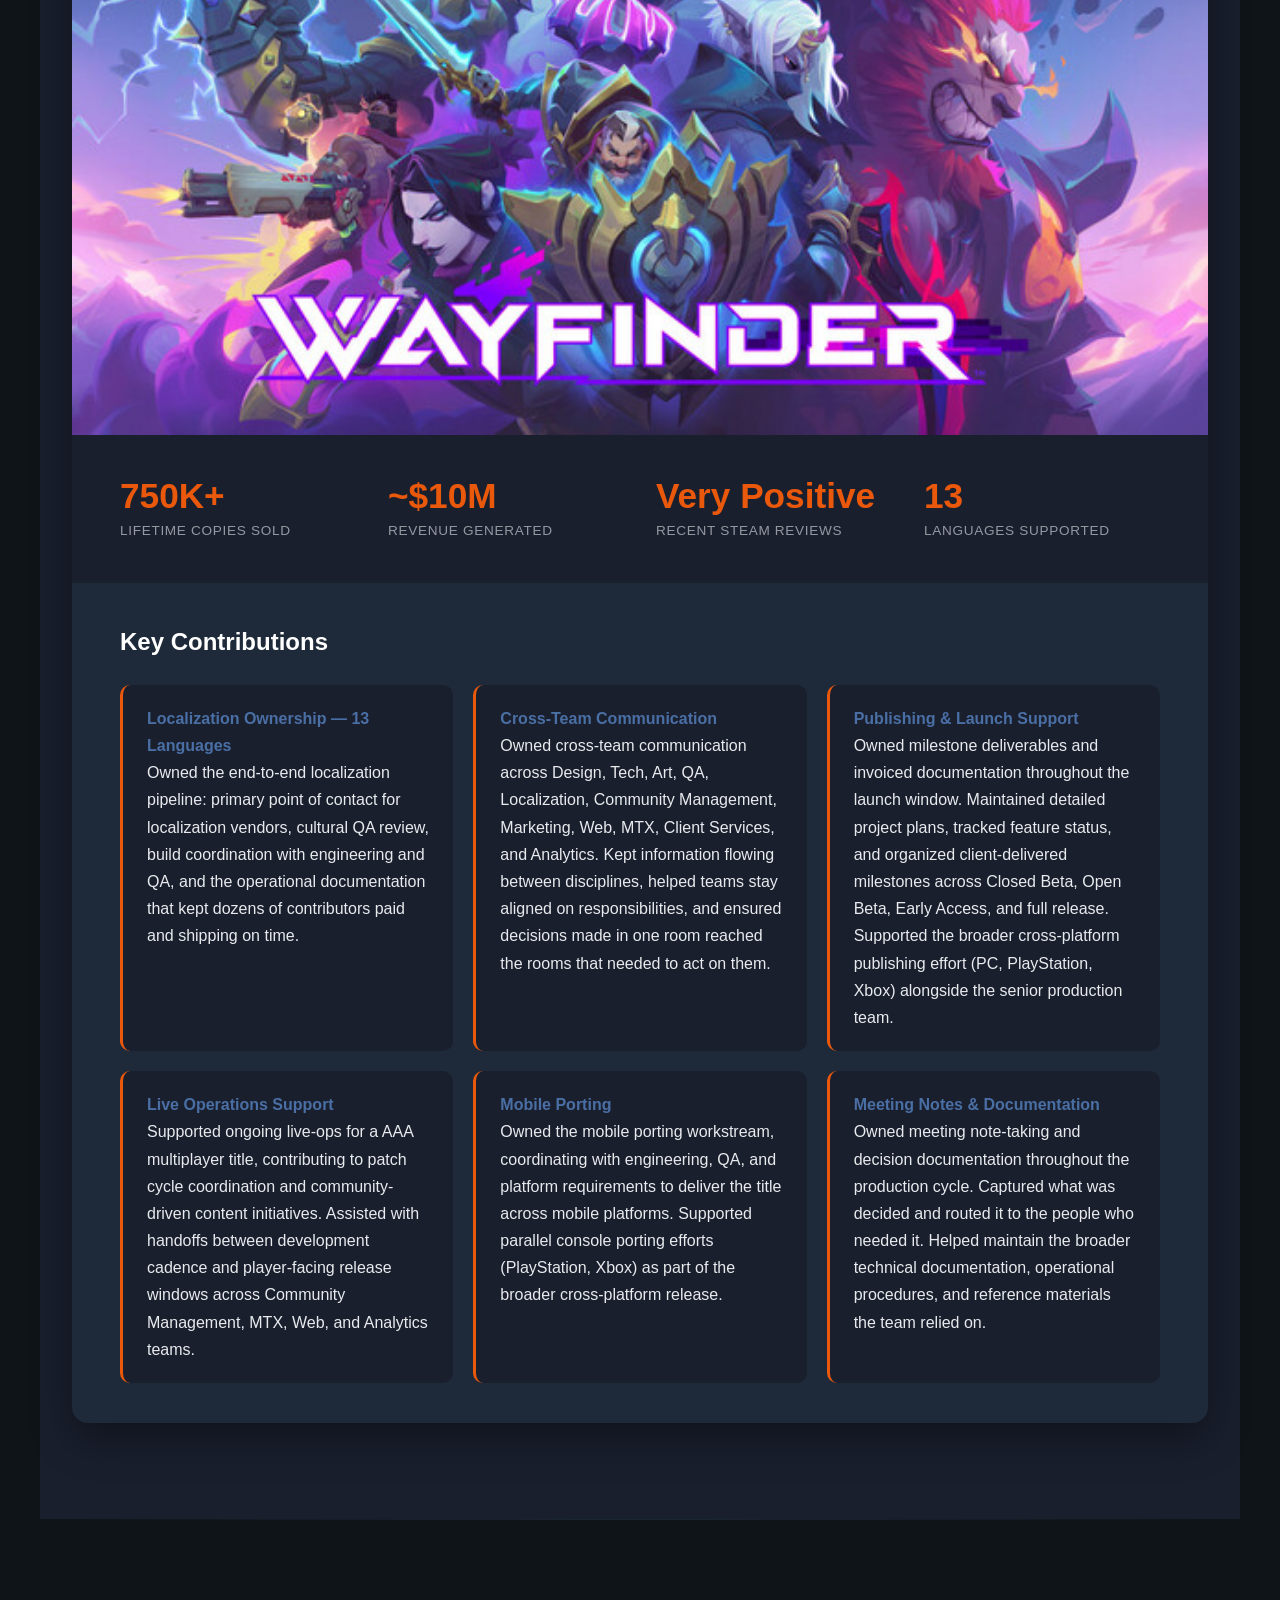
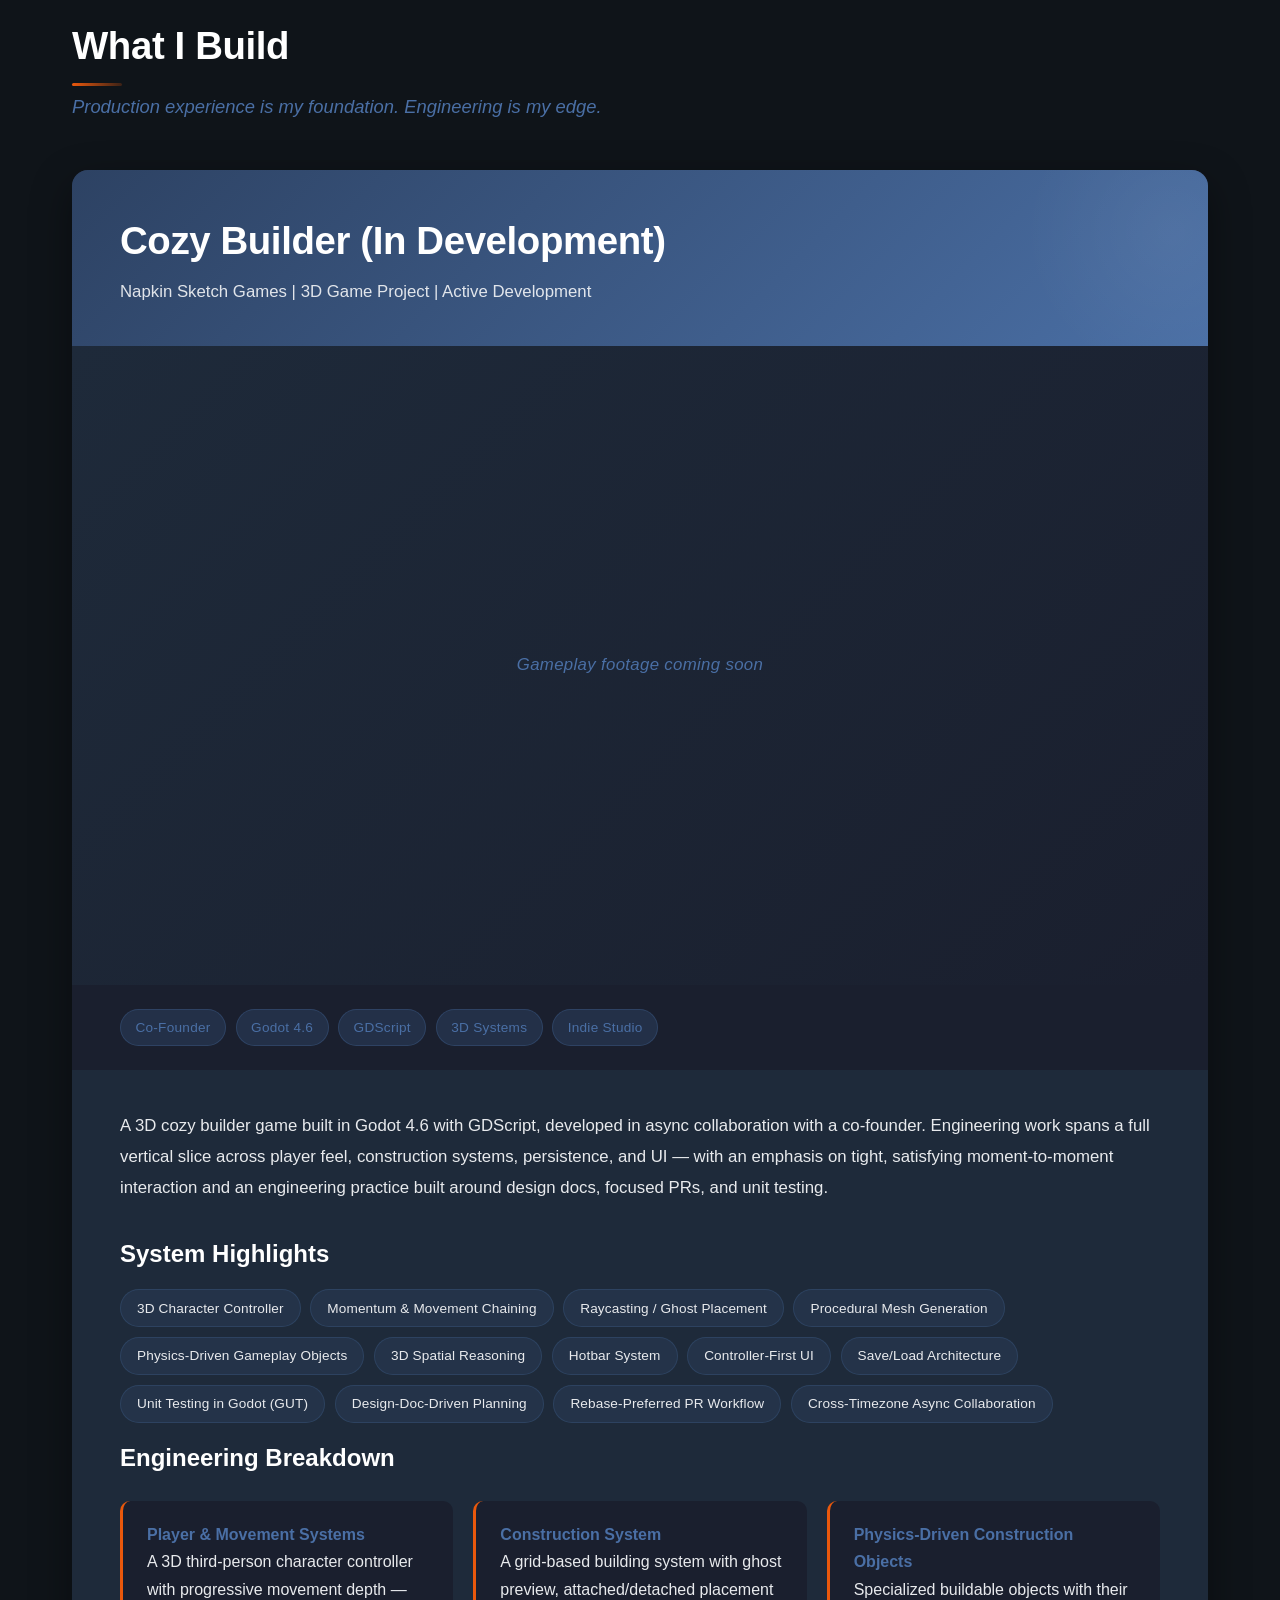
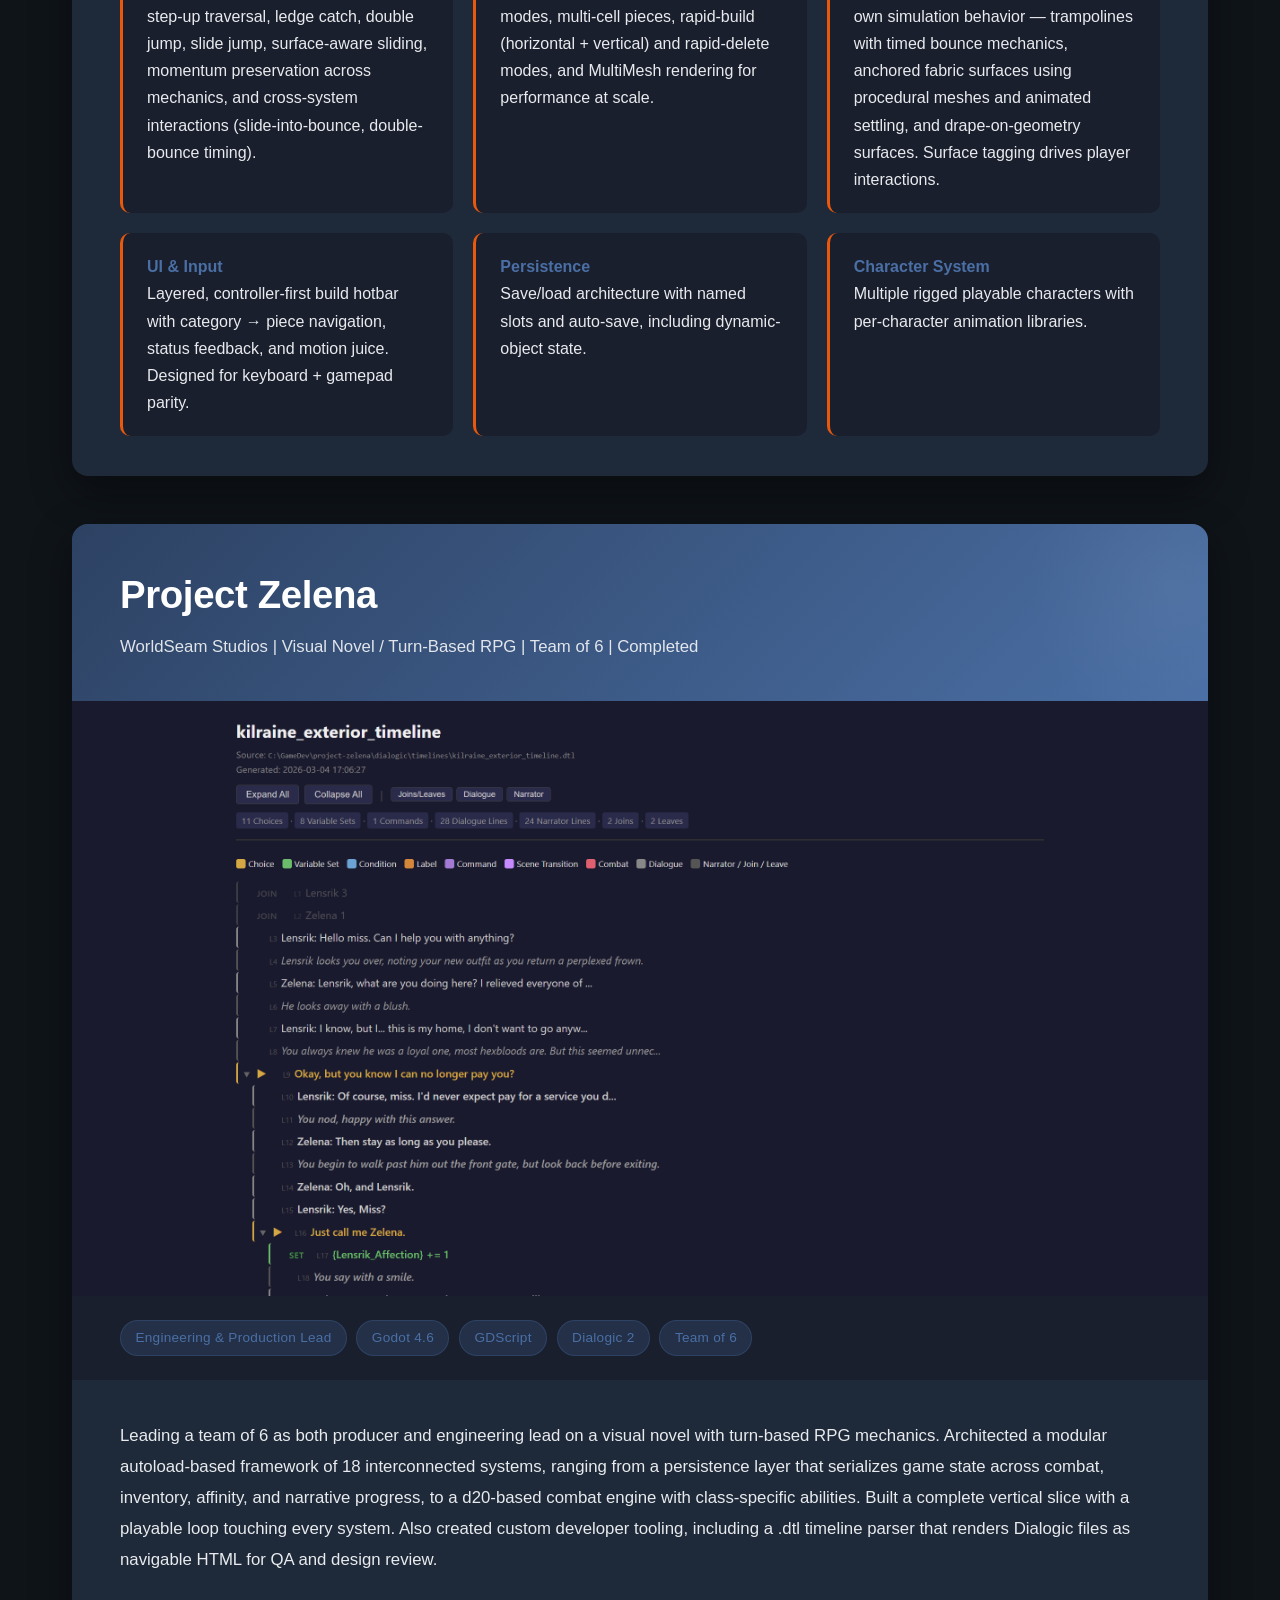
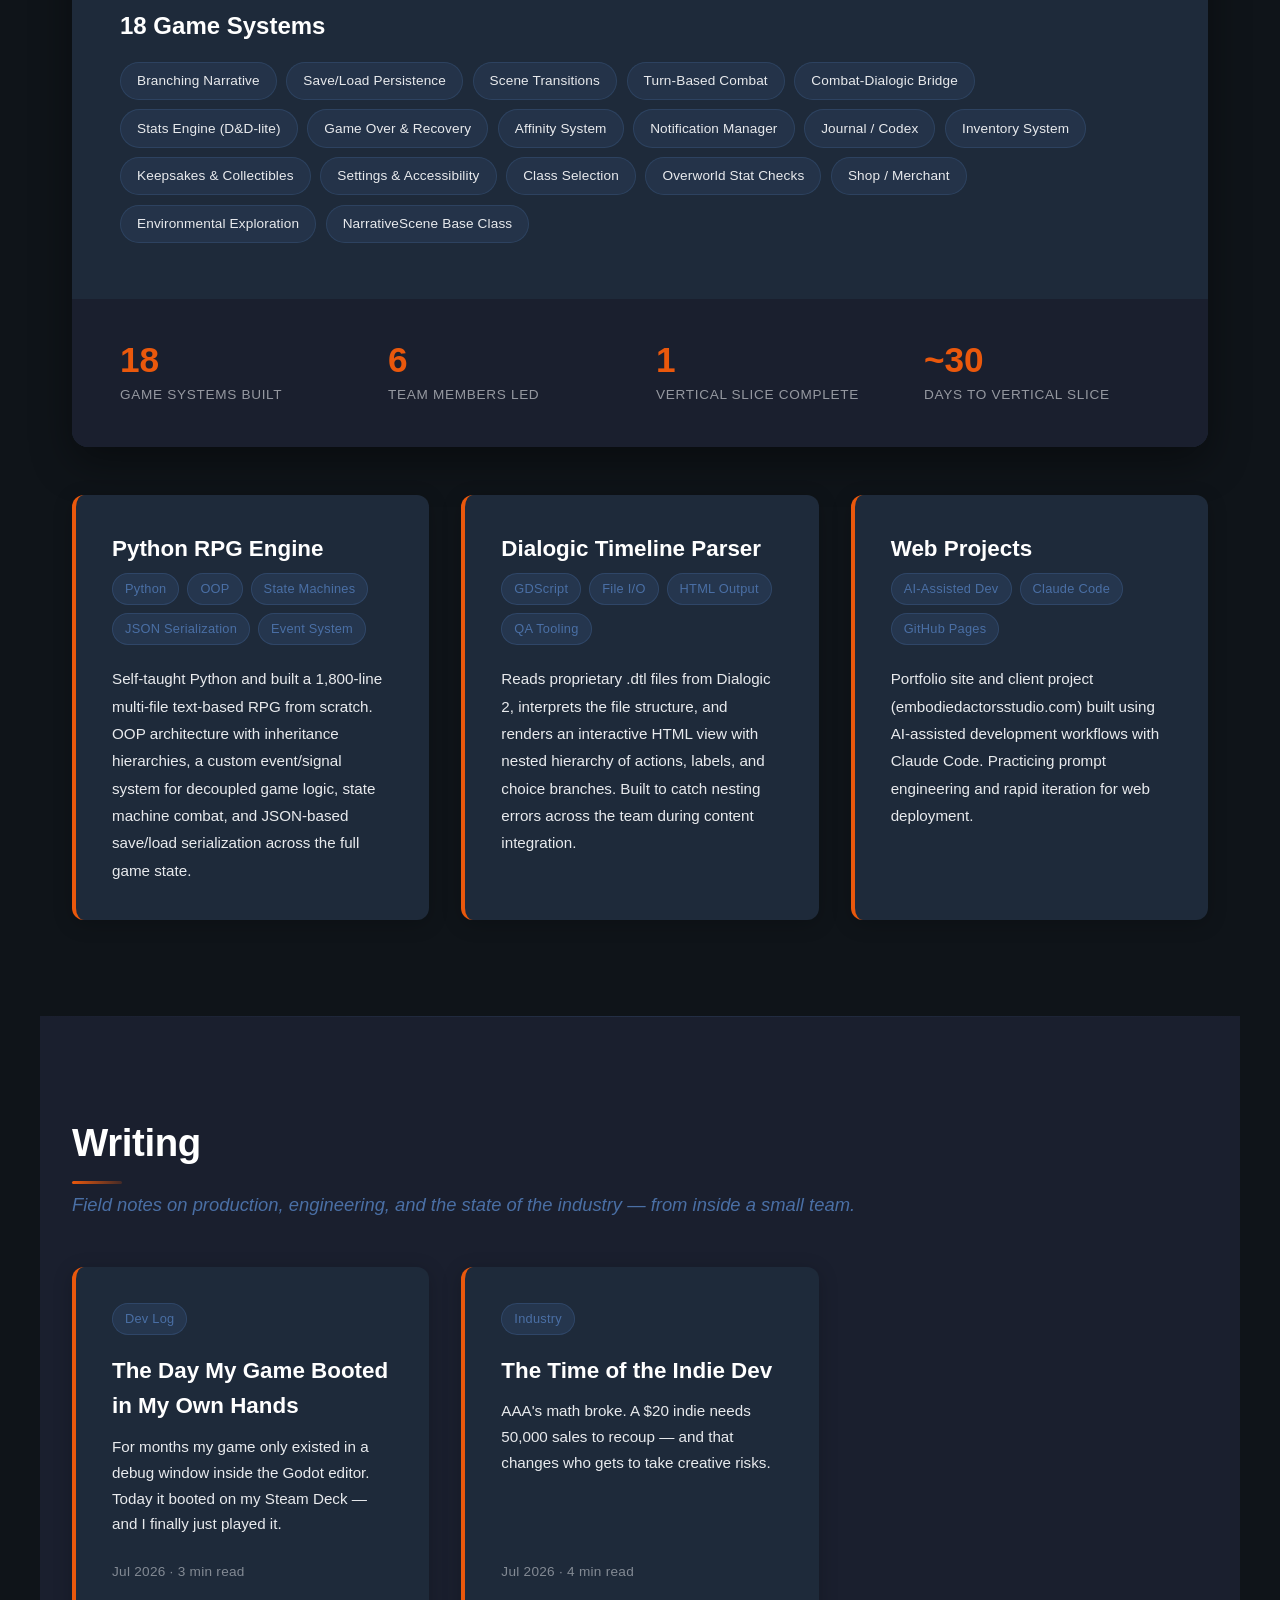
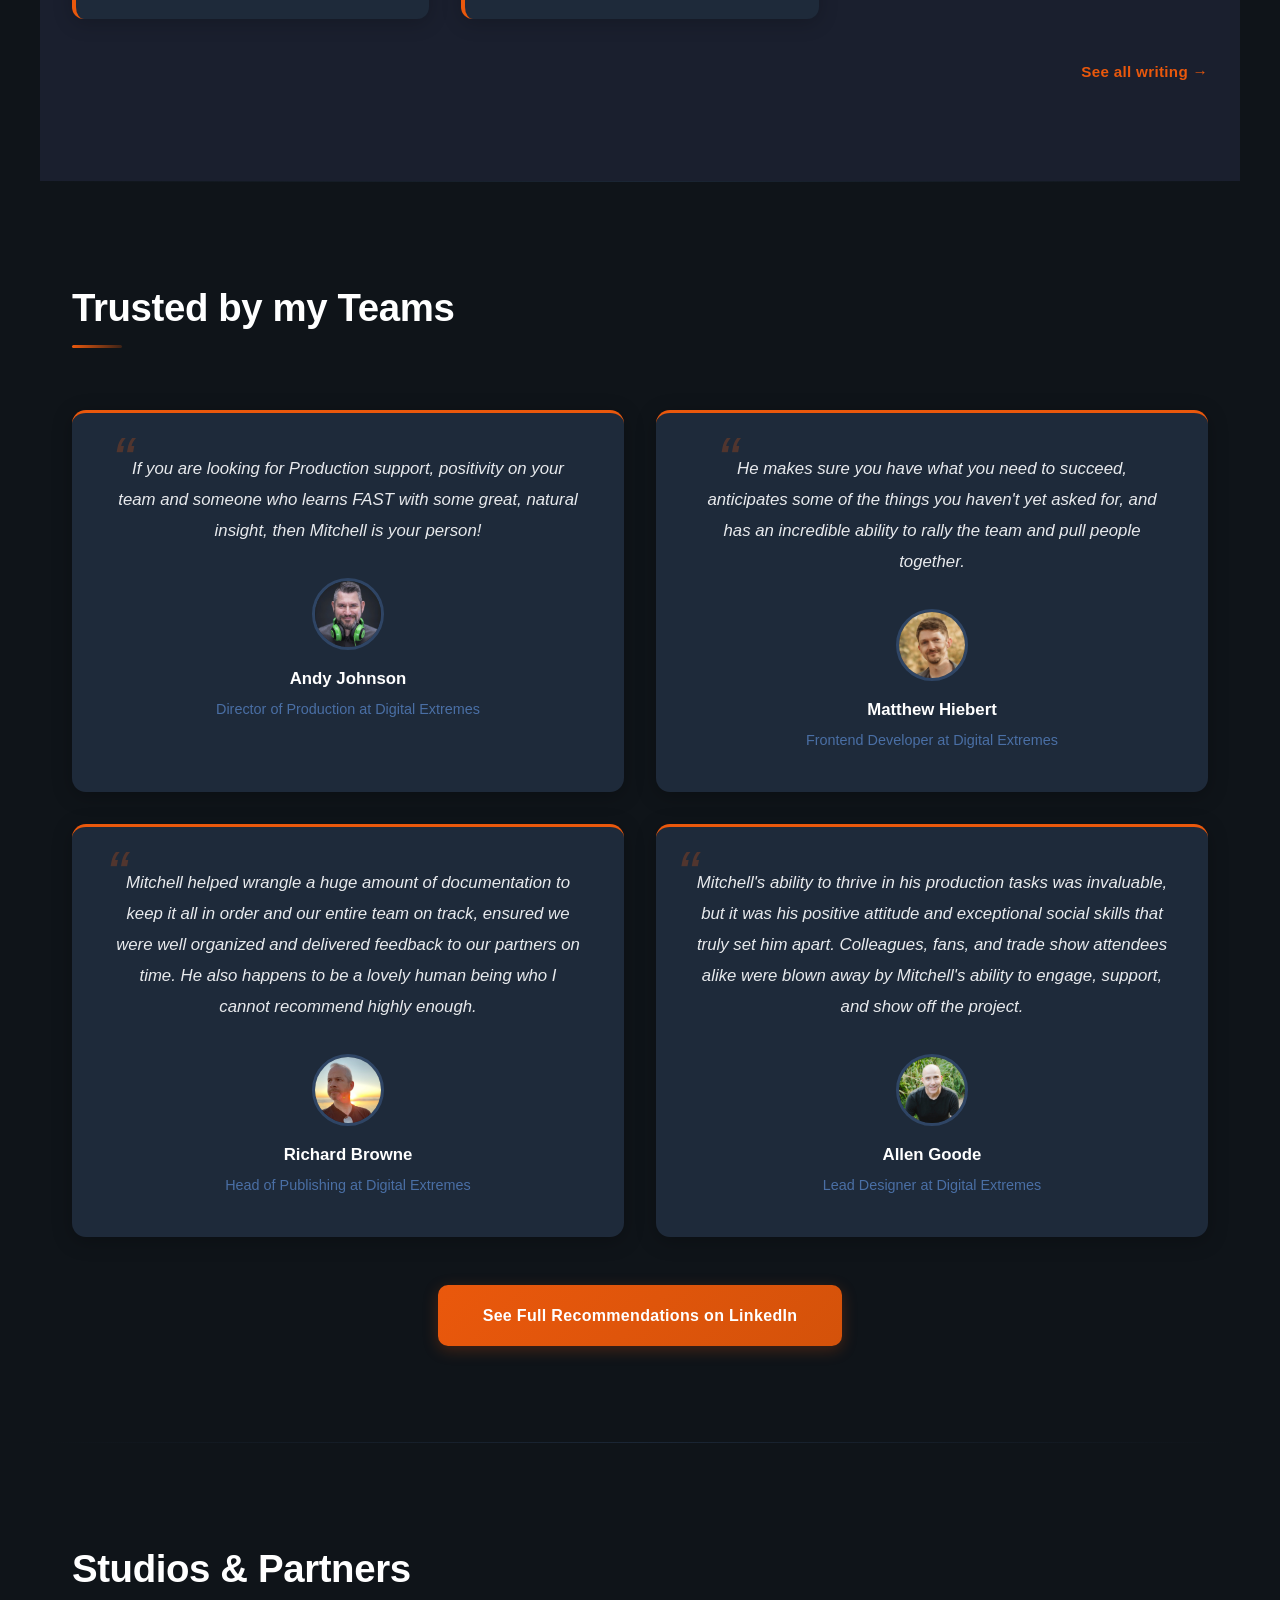
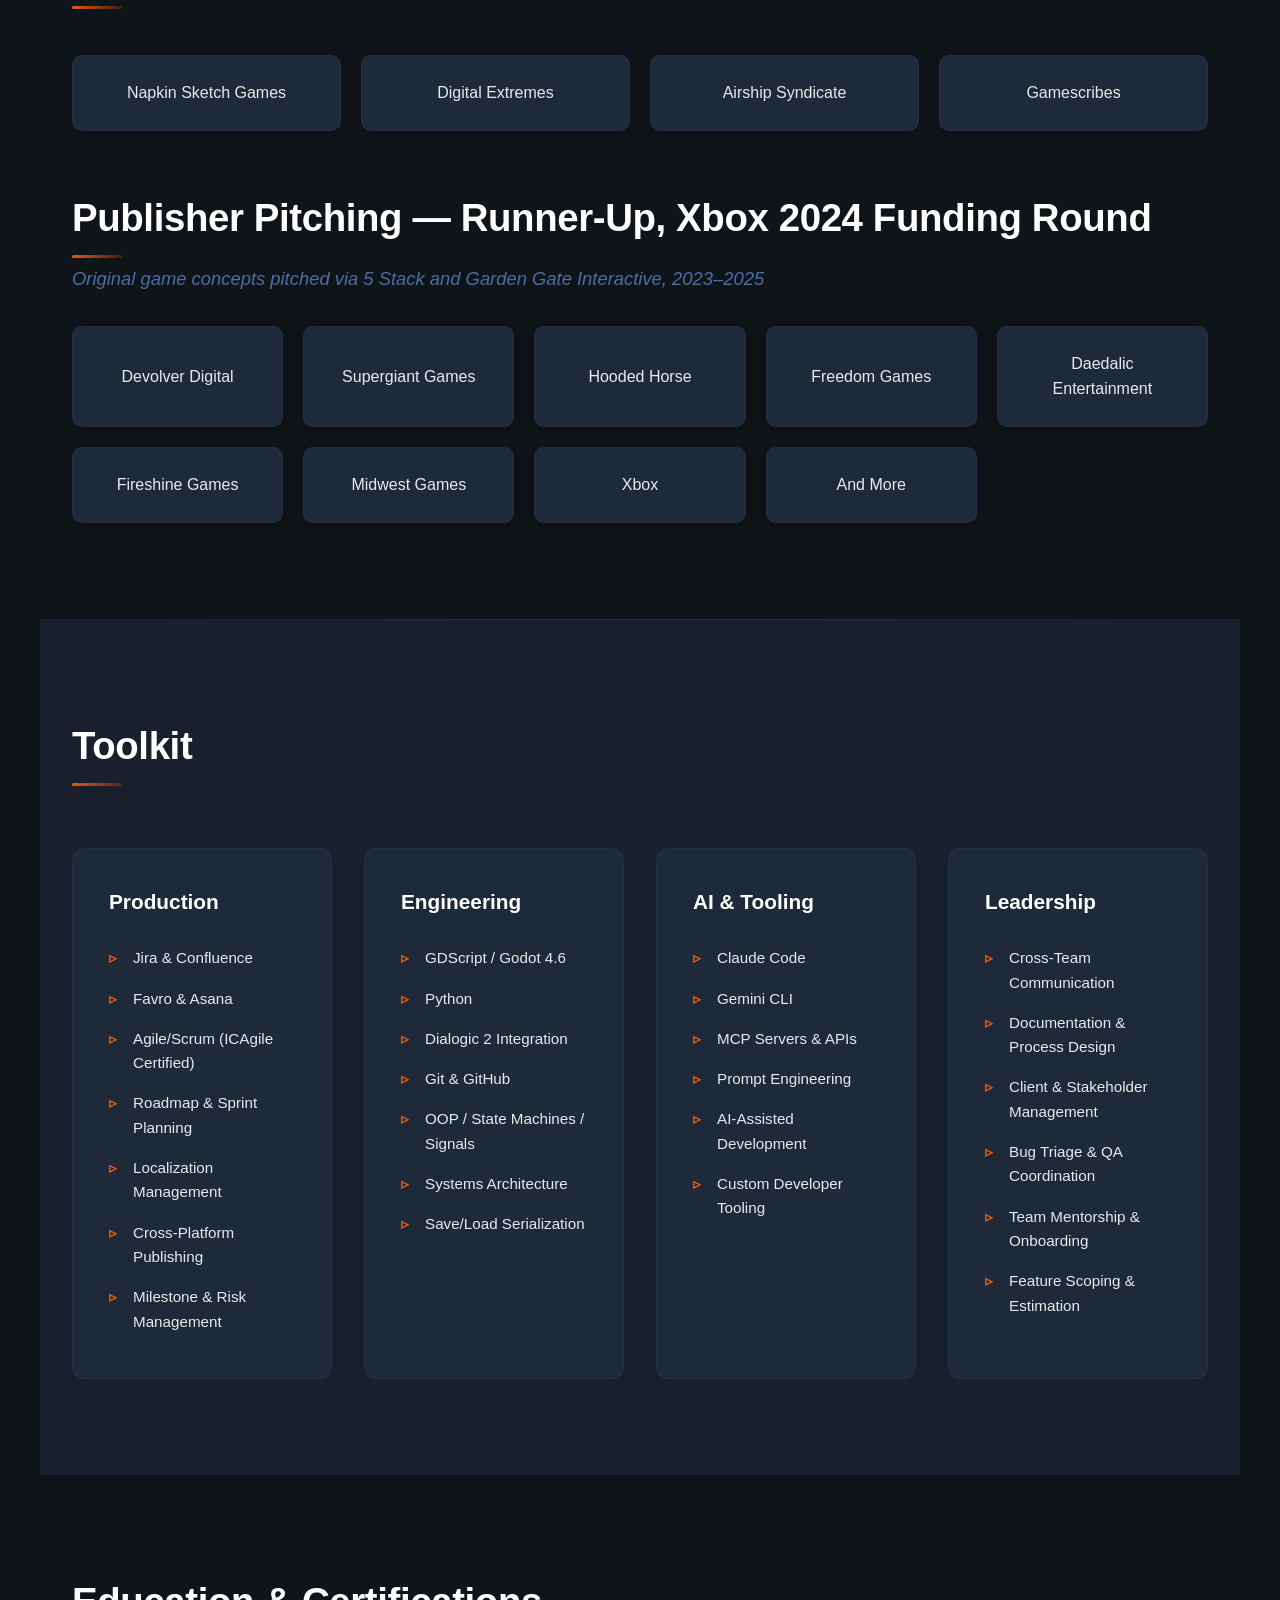
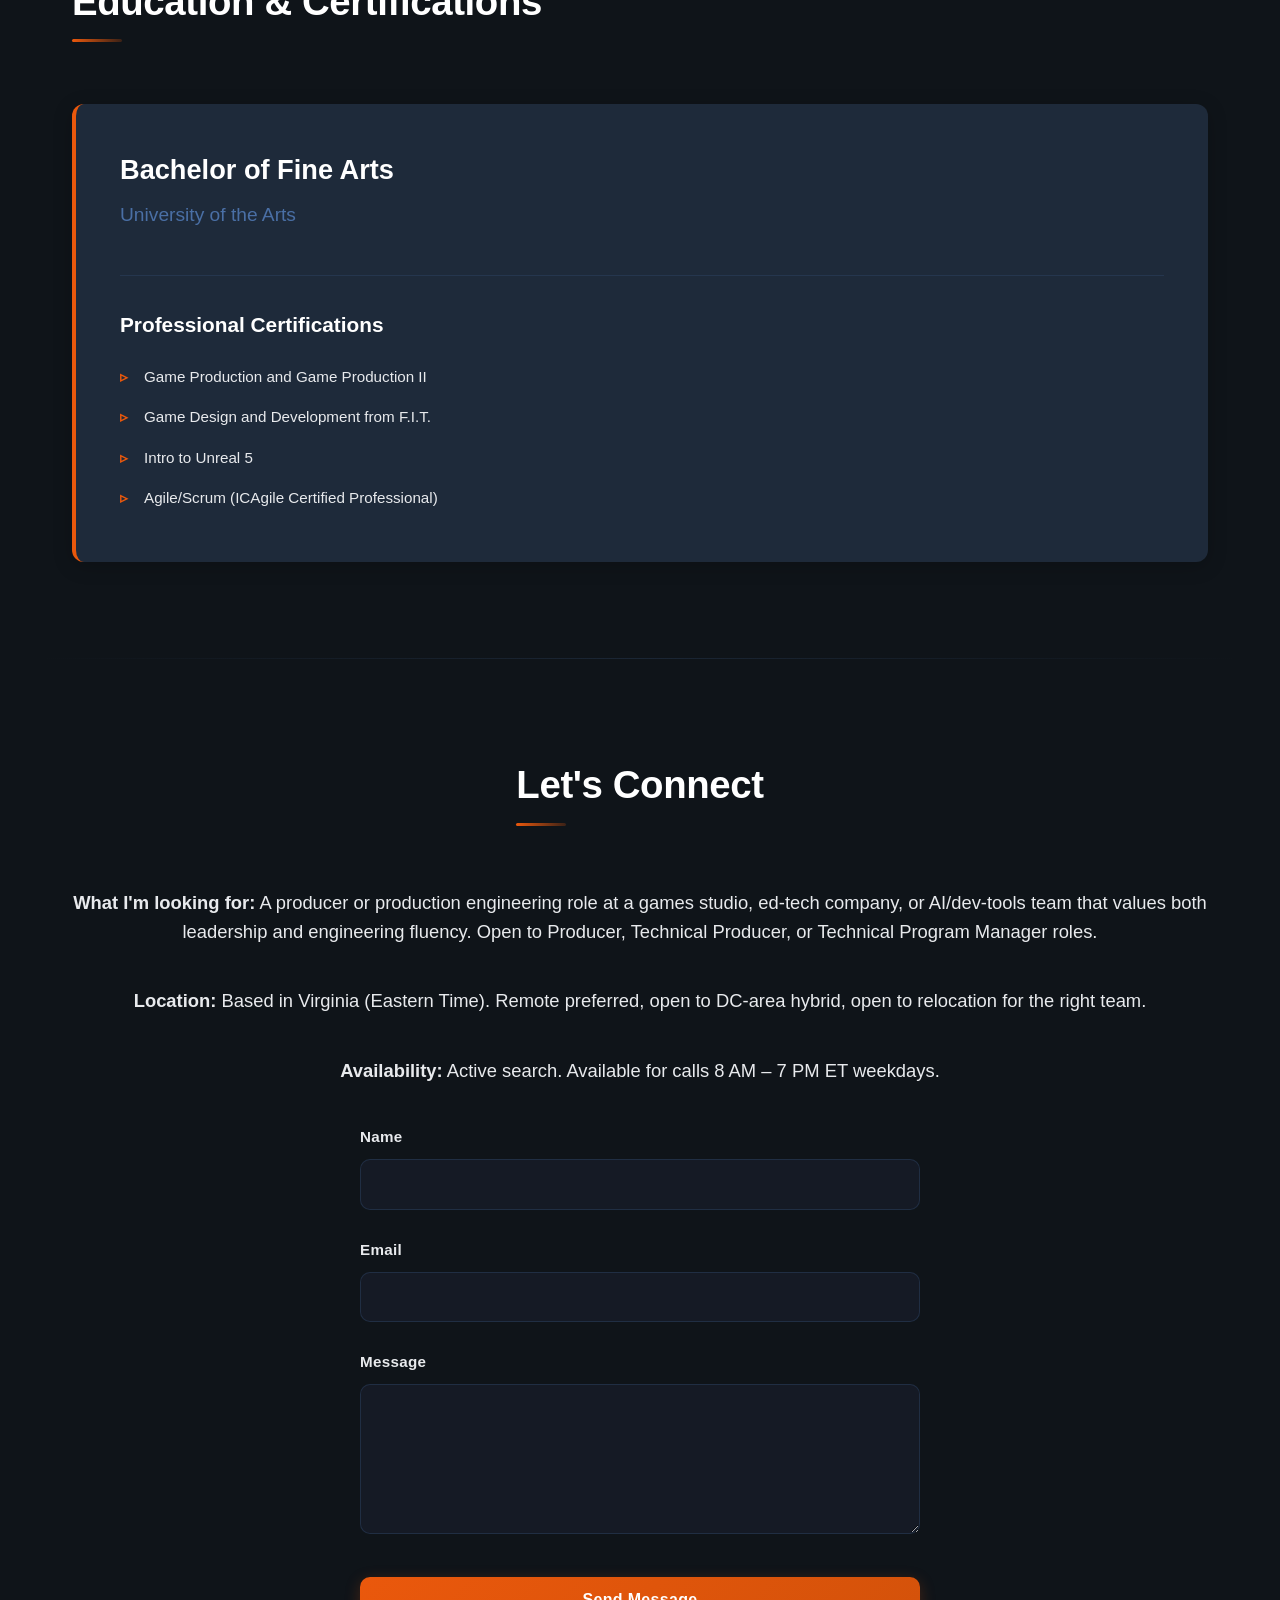
==== commit 69deb513: "Add Writing post: The Day My Game Booted in My Own Hands New Dev Log post with OG image; card added " ====
--- a/index.html
+++ b/index.html
@@ -432,17 +432,19 @@
         <p class="section-subtitle">Field notes on production, engineering, and the state of the industry — from inside a small team.</p>
 
         <div class="writing-grid">
+            <a href="writing/my-game-booted-in-my-own-hands.html" class="writing-card">
+                <span class="tech-tag">Dev Log</span>
+                <h3>The Day My Game Booted in My Own Hands</h3>
+                <p class="writing-hook">For months my game only existed in a debug window inside the Godot editor. Today it booted on my Steam Deck — and I finally just played it.</p>
+                <p class="writing-meta">Jul 2026 · 3 min read</p>
+            </a>
+
             <a href="writing/time-of-the-indie-dev.html" class="writing-card">
                 <span class="tech-tag">Industry</span>
                 <h3>The Time of the Indie Dev</h3>
                 <p class="writing-hook">AAA's math broke. A $20 indie needs 50,000 sales to recoup — and that changes who gets to take creative risks.</p>
                 <p class="writing-meta">Jul 2026 · 4 min read</p>
             </a>
-
-            <!-- Placeholder while the archive is small — remove once there are 2+ real posts -->
-            <div class="writing-card-placeholder">
-                <p>More coming — follow along on <a href="https://www.linkedin.com/in/mitchell-hansen-icp/" target="_blank" rel="noopener noreferrer">LinkedIn</a>.</p>
-            </div>
         </div>
 
         <p class="writing-more"><a href="writing/index.html">See all writing →</a></p>
